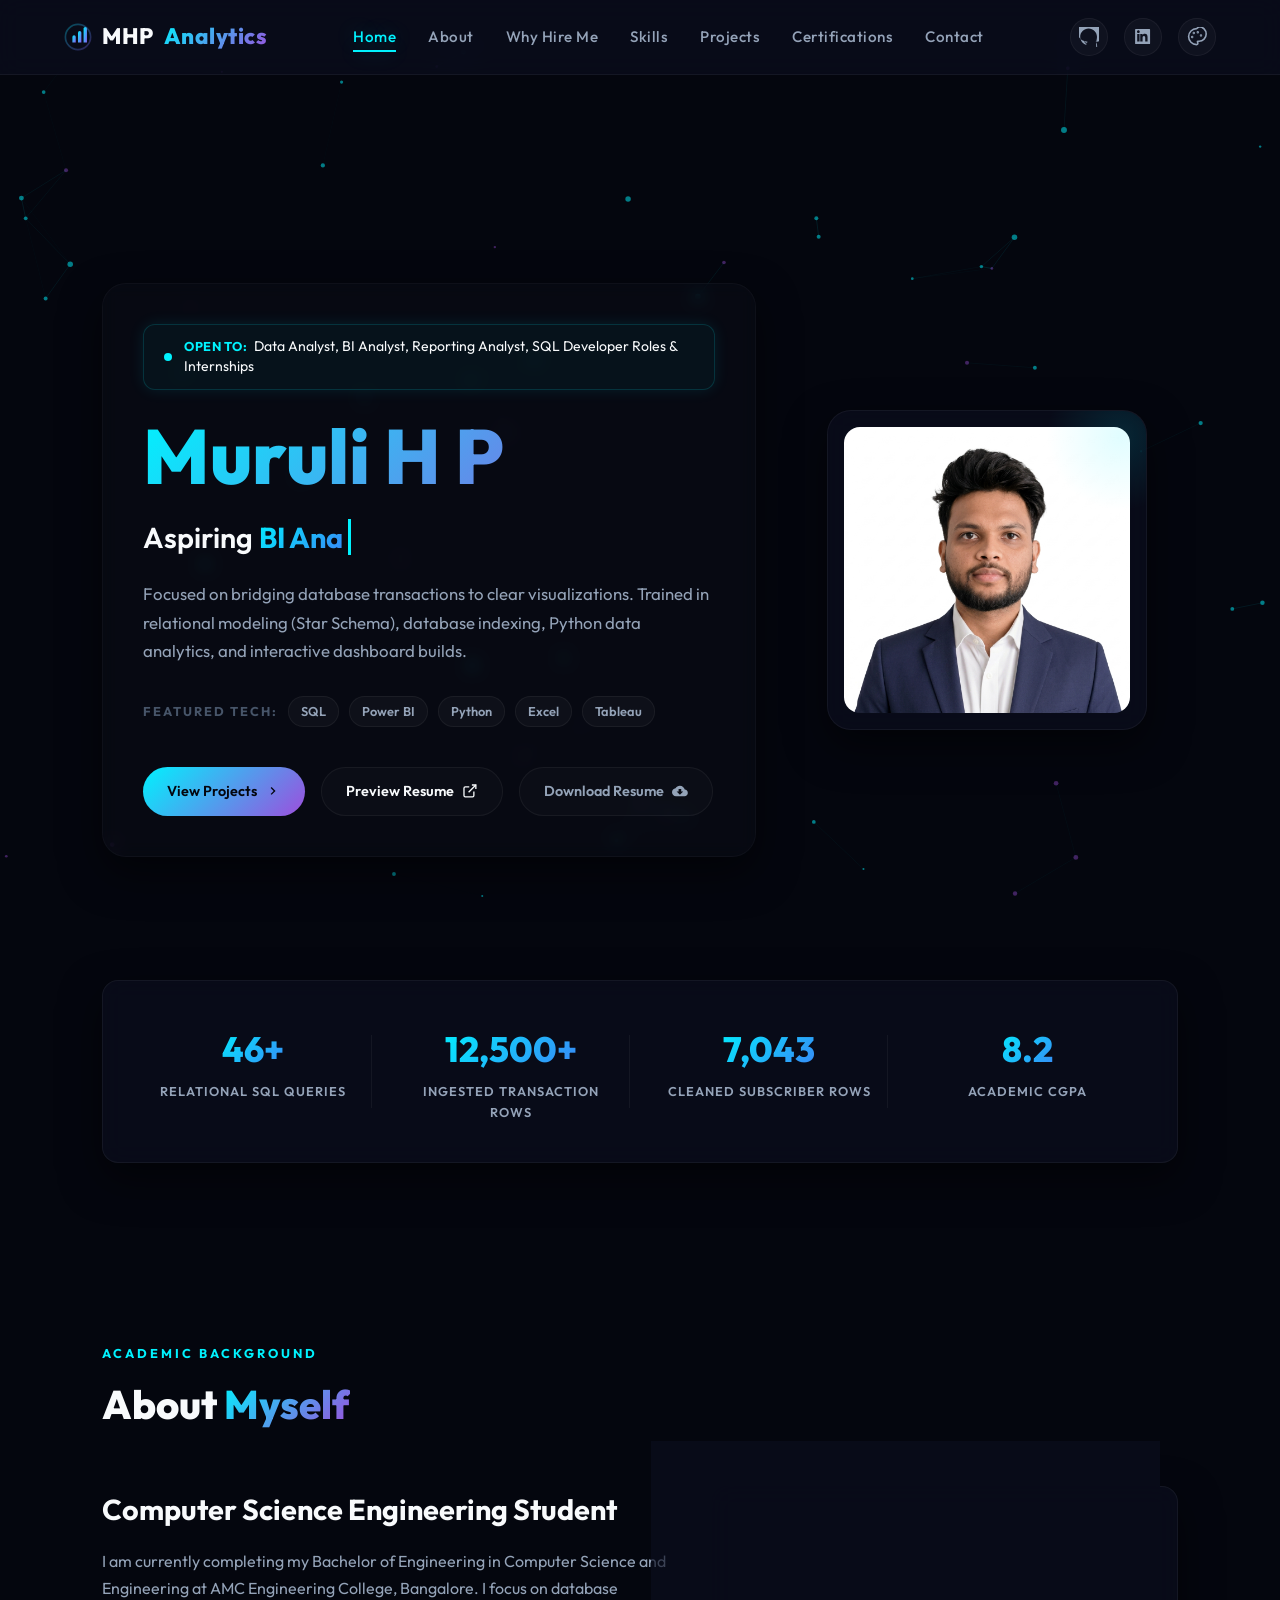
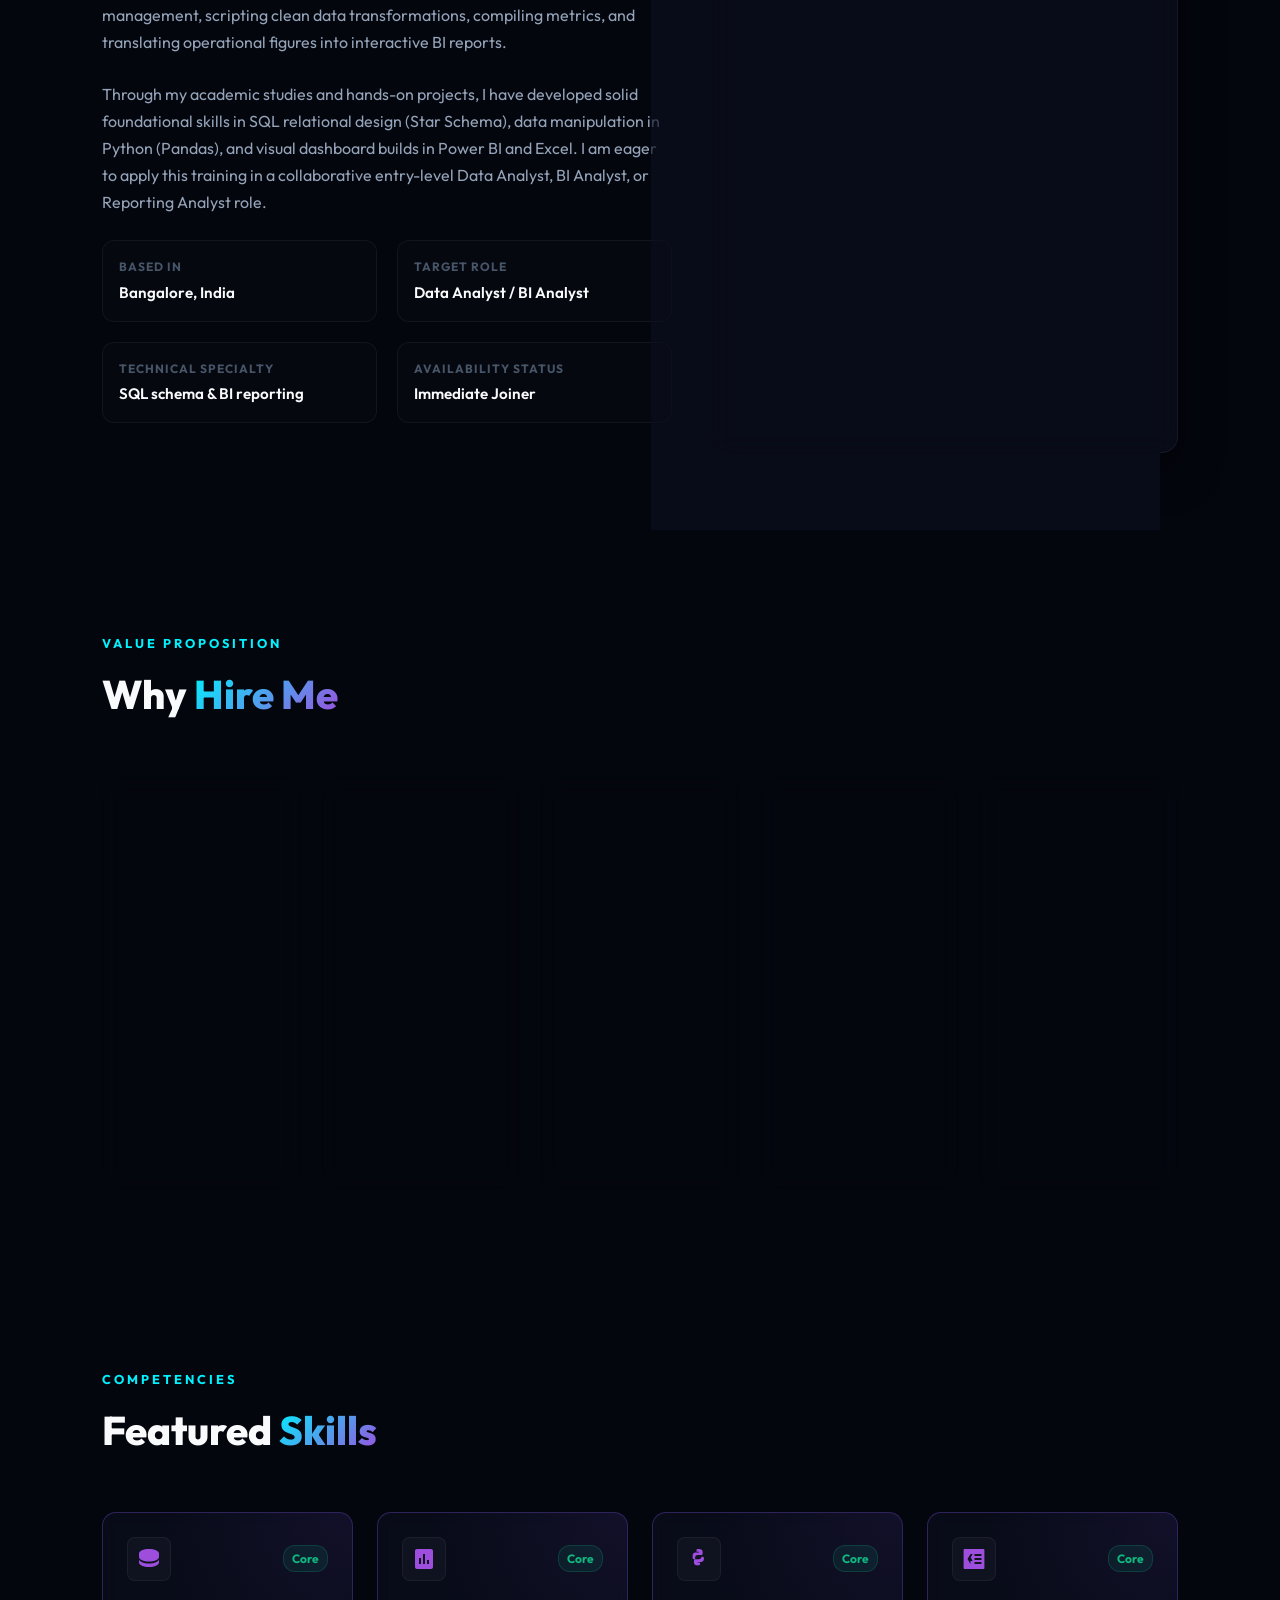
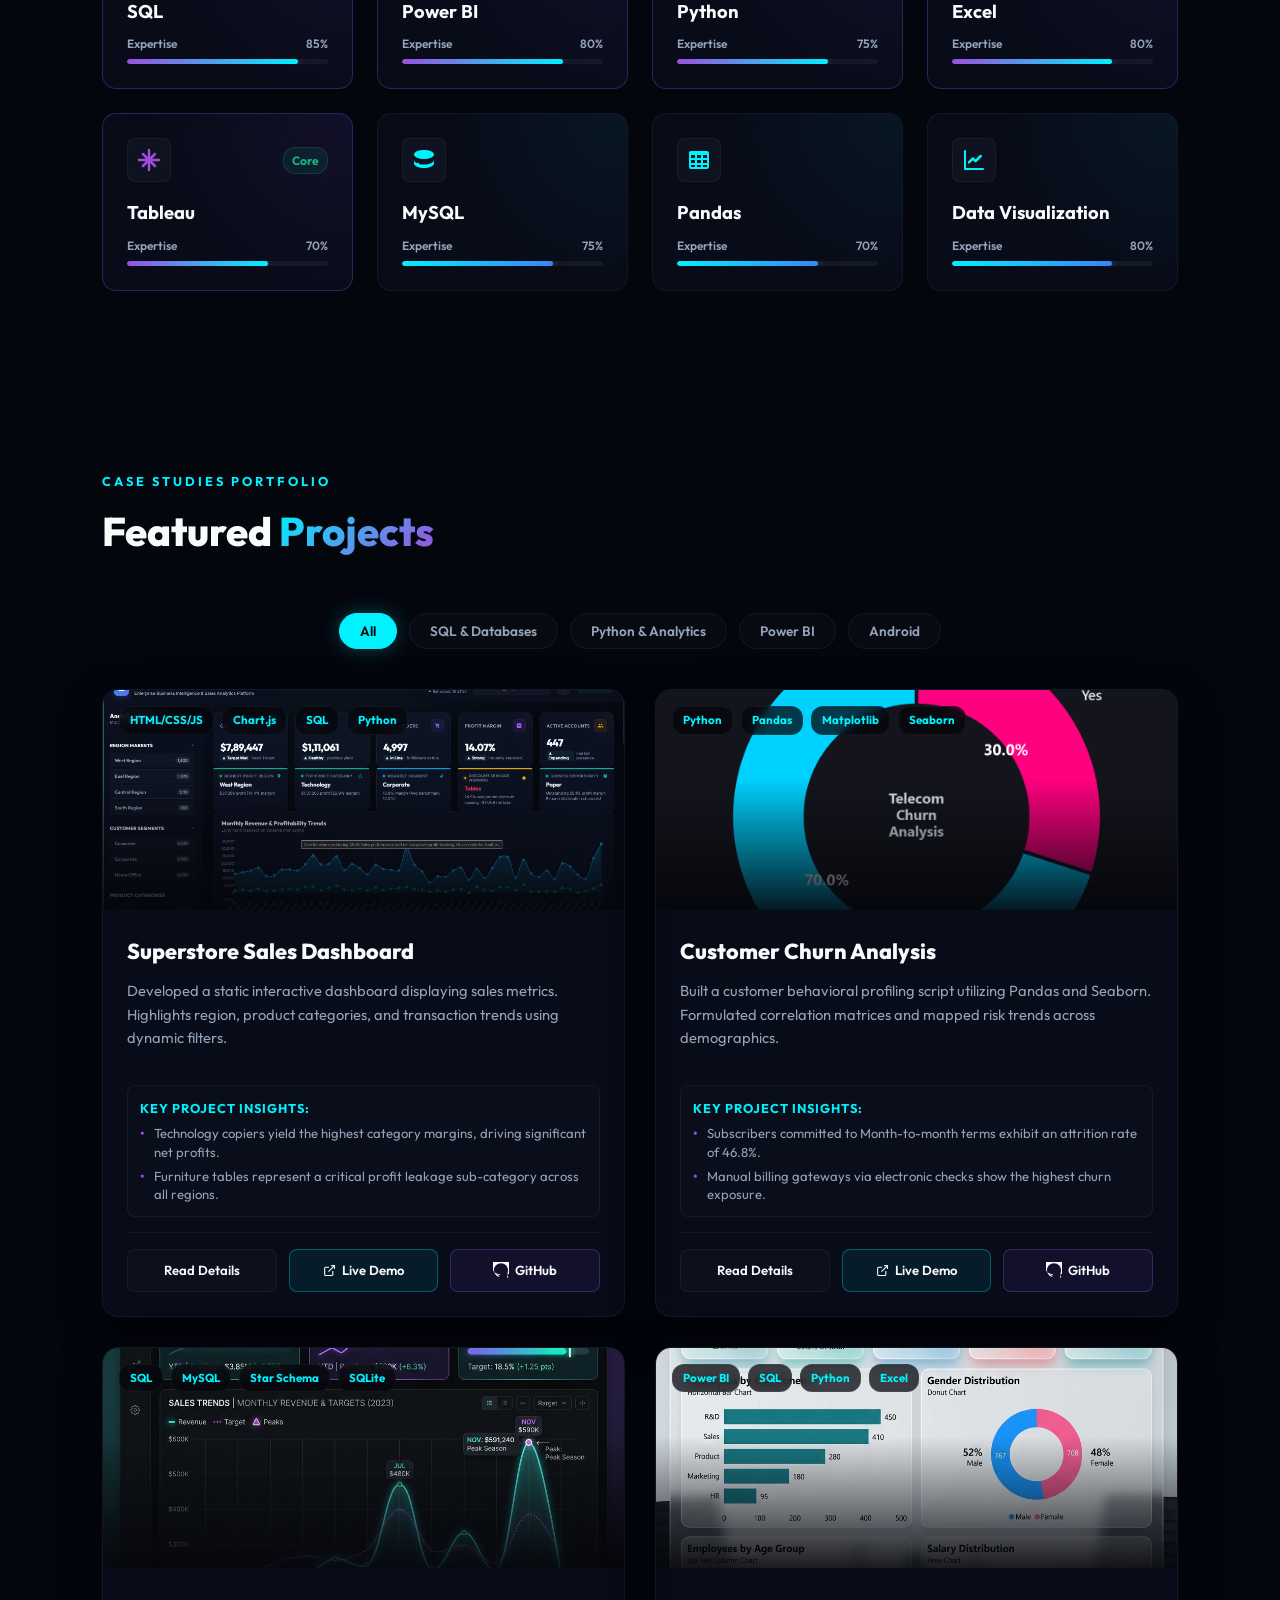
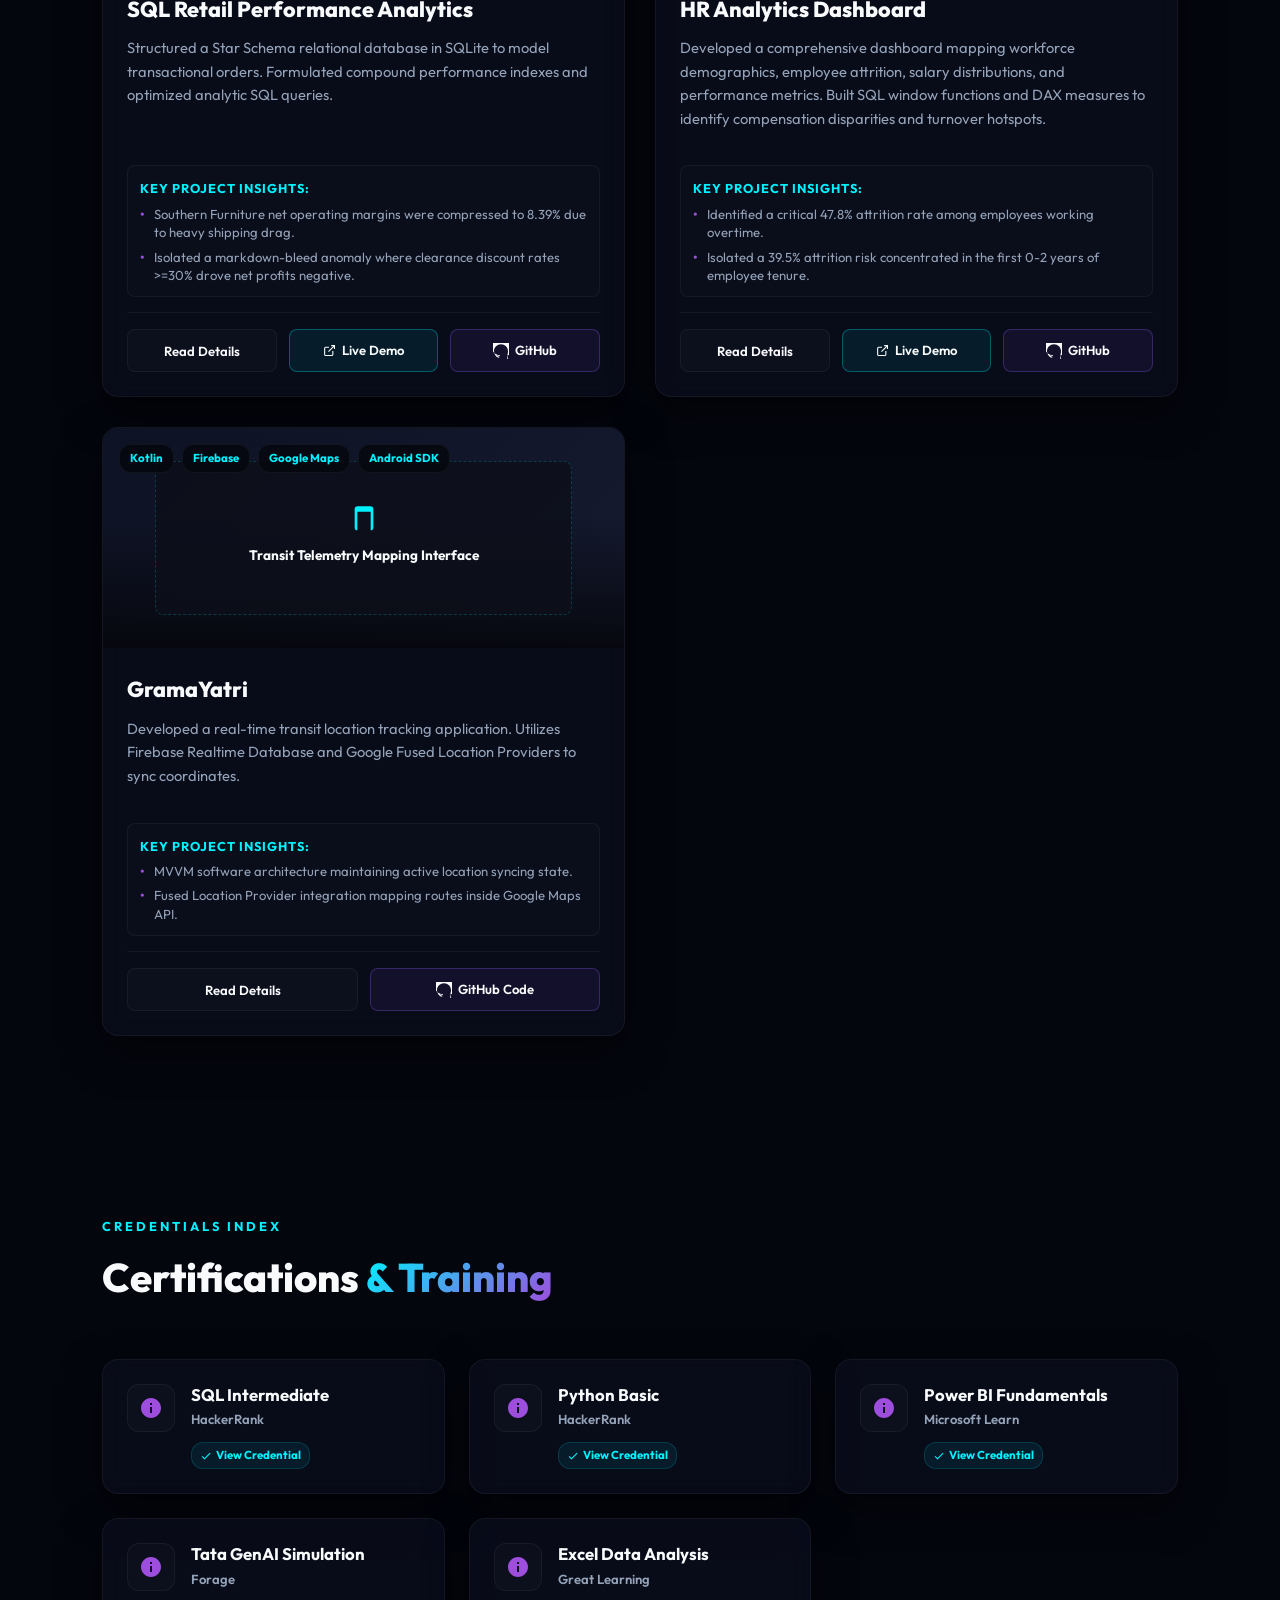
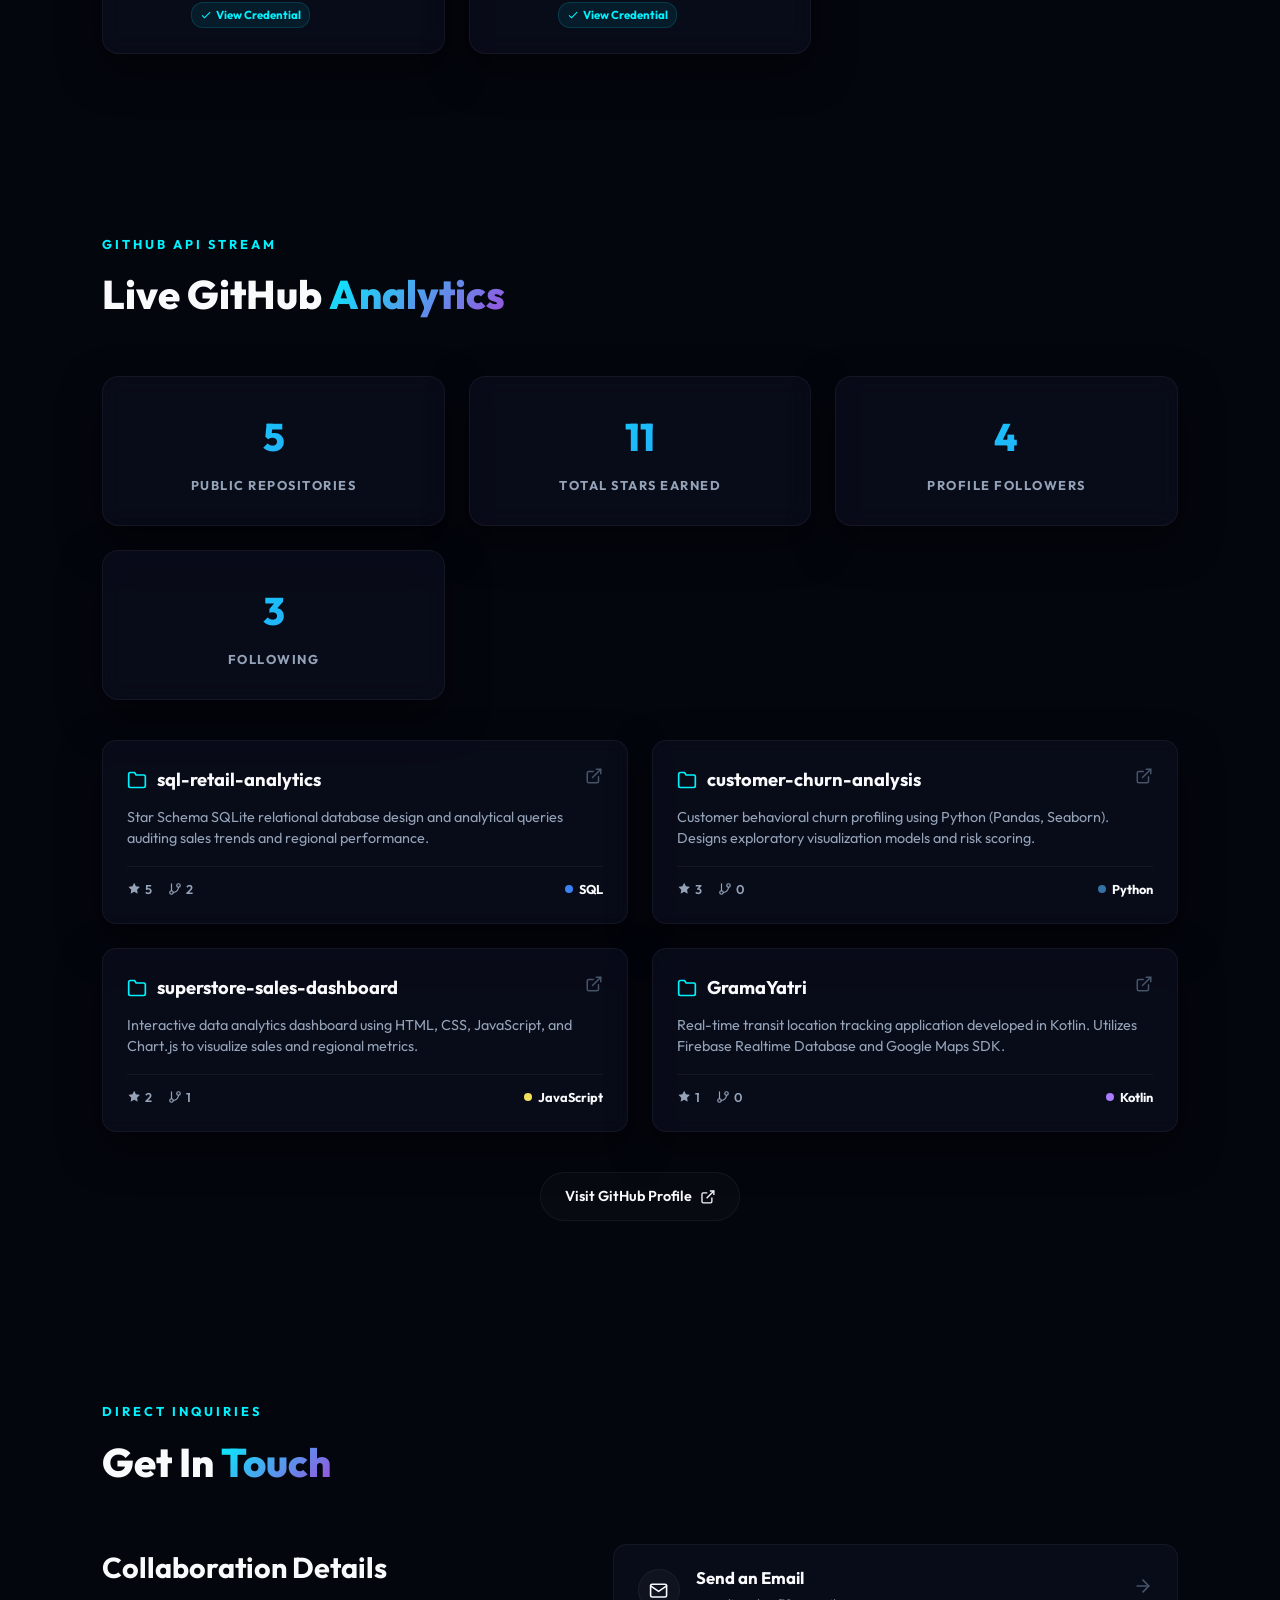
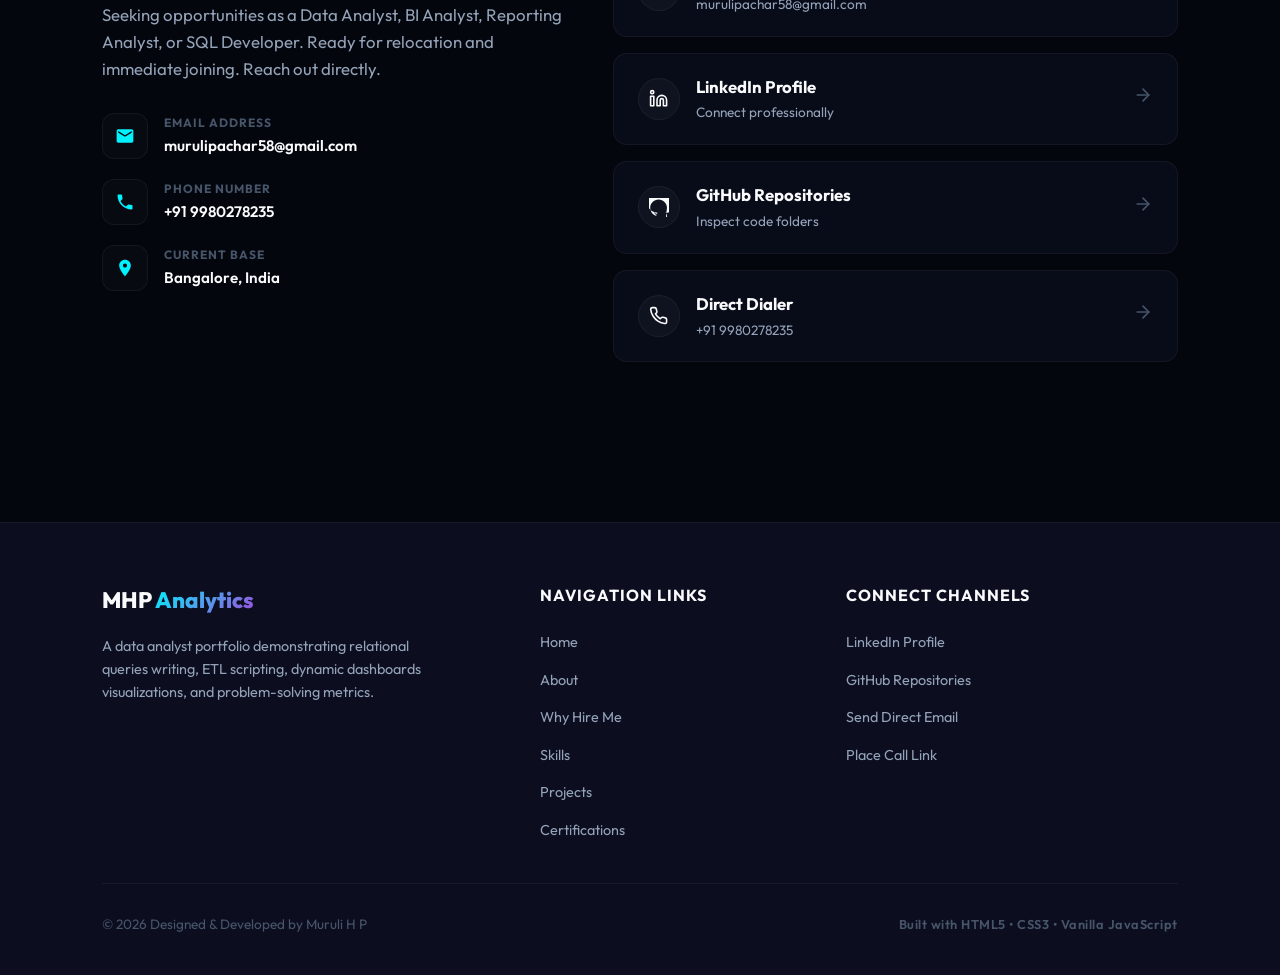
==== index.html @ 02977dcd "feat: add color scheme toggle (Cyber Technical vs Sunset Velvet) with dynamic canvas particles integ" ====
<!DOCTYPE html>
<html lang="en">
<head>
  <meta charset="UTF-8">
  <meta name="viewport" content="width=device-width, initial-scale=1.0">
  
  <!-- Primary SEO Optimization -->
  <title>Muruli H P | Aspiring Data Analyst & BI Developer Portfolio</title>
  <meta name="description" content="Personal portfolio website of Muruli H P. Explore business analytics case studies, SQL databases DDL schemas, and Power BI dashboards. Bangalore, India.">
  <meta name="keywords" content="Data Analyst, BI Analyst, SQL Developer, Business Analyst, Power BI Developer, Portfolio, Muruli H P, Bangalore, Star Schema, Churn Prediction">
  <meta name="author" content="Muruli H P">
  <link rel="canonical" href="https://murulipachar.github.io/">

  <!-- OpenGraph / Social Sharing Tags -->
  <meta property="og:type" content="website">
  <meta property="og:title" content="Muruli H P | Data Analyst & BI Developer Portfolio">
  <meta property="og:description" content="Explore interactive dashboard case studies, advanced relational SQL analytics, and Python customer churn statistics.">
  <meta property="og:url" content="https://murulipachar.github.io/">
  <meta property="og:image" content="assets/favicon.svg">
  <meta property="og:site_name" content="Muruli H P Portfolio">

  <!-- Twitter Card Tags -->
  <meta name="twitter:card" content="summary_large_image">
  <meta name="twitter:title" content="Muruli H P | Data Analyst & BI Developer Portfolio">
  <meta name="twitter:description" content="Explore interactive dashboard case studies, advanced relational SQL analytics, and Python customer churn statistics.">
  <meta name="twitter:image" content="assets/favicon.svg">

  <!-- Favicon Link -->
  <link rel="icon" type="image/svg+xml" href="assets/favicon.svg">

  <!-- Stylesheets -->
  <link rel="stylesheet" href="css/variables.css">
  <link rel="stylesheet" href="css/style.css">

  <!-- Structured Data JSON-LD Schema for SEO -->
  <script type="application/ld+json">
  {
    "@context": "https://schema.org",
    "@type": "Person",
    "name": "Muruli H P",
    "jobTitle": "Data Analyst",
    "url": "https://murulipachar.github.io",
    "address": {
      "@type": "PostalAddress",
      "addressLocality": "Bangalore",
      "addressRegion": "Karnataka",
      "addressCountry": "India"
    },
    "colleague": "AMC Engineering College",
    "email": "murulipachar58@gmail.com",
    "telephone": "+919980278235",
    "sameAs": [
      "https://github.com/murulipachar",
      "https://linkedin.com/in/muruli-h-p-9825651a5"
    ]
  }
  </script>
</head>
<body>

  <!-- Background Particle Network -->
  <canvas id="particle-canvas"></canvas>

  <!-- Preloader Screen -->
  <div id="preloader">
    <div class="preloader-logo">
      <div class="preloader-circle"></div>
      <svg class="preloader-icon" viewBox="0 0 24 24" aria-hidden="true">
        <path d="M19 3H5c-1.1 0-2 .9-2 2v14c0 1.1.9 2 2 2h14c1.1 0 2-.9 2-2V5c0-1.1-.9-2-2-2zM9 17H7v-7h2v7zm4 0h-2V7h2v10zm4 0h-2v-4h2v4z"/>
      </svg>
    </div>
    <div class="preloader-text">MHP ANALYTICS</div>
    <div class="preloader-bar-bg">
      <div class="preloader-bar"></div>
    </div>
  </div>

  <!-- Scroll Progress Indicator -->
  <div class="scroll-progress-container">
    <div class="scroll-progress-bar" id="progress-bar"></div>
  </div>

  <!-- Sticky Glass Navigation Header -->
  <header>
    <nav class="navbar" id="navbar" role="navigation" aria-label="Primary Navigation">
      <a href="#home" class="nav-logo">
        <svg viewBox="0 0 100 100" aria-hidden="true">
          <circle cx="50" cy="50" r="45" fill="none" stroke="url(#logo-grad)" stroke-width="6" opacity="0.3" />
          <path d="M 30 70 L 30 50 A 6 6 0 0 1 42 50 L 42 70 Z" fill="url(#logo-grad)" />
          <path d="M 50 70 L 50 35 A 6 6 0 0 1 62 35 L 62 70 Z" fill="url(#logo-grad)" />
          <path d="M 70 70 L 70 20 A 6 6 0 0 1 82 20 L 82 70 Z" fill="url(#logo-grad)" />
          <defs>
            <linearGradient id="logo-grad" x1="0%" y1="0%" x2="100%" y2="100%">
              <stop offset="0%" stop-color="#00f0ff" />
              <stop offset="100%" stop-color="#8b5cf6" />
            </linearGradient>
          </defs>
        </svg>
        MHP <span>Analytics</span>
      </a>
      <ul class="nav-links">
        <li><a href="#home" class="active">Home</a></li>
        <li><a href="#about">About</a></li>
        <li><a href="#why-hire">Why Hire Me</a></li>
        <li><a href="#skills">Skills</a></li>
        <li><a href="#projects">Projects</a></li>
        <li><a href="#certifications">Certifications</a></li>
        <li><a href="#contact">Contact</a></li>
      </ul>
      <div class="nav-socials">
        <a href="https://github.com/murulipachar" target="_blank" rel="noopener noreferrer" class="nav-social-btn" aria-label="GitHub Profile">
          <svg stroke="currentColor" fill="currentColor" stroke-width="0" viewBox="0 0 1024 1024" height="1em" width="1em" xmlns="http://www.w3.org/2000/svg"><path d="M511.6 76.3C264.3 76.2 64 276.4 64 523.5 64 721 192 888.4 369.6 947.4c22.4 4.1 30.6-9.7 30.6-21.6 0-10.7-.4-39-32.3-39-30-.3-40.4-32.6-40.4-32.6-18.7-47.5-45.7-60.2-45.7-60.2-31.1-21.2 2.3-20.8 2.3-20.8 34.4 2.4 52.5 35.3 52.5 35.3 30.5 52.4 80.1 37.3 99.6 28.5 3.1-22.1 11.9-37.3 21.7-45.9-262.4-29.8-538.2-131.2-538.2-583.9 0-129 46-234.5 121.4-317.2-12.2-29.9-52.6-150.1 11.5-312.9 0 0 99.2-31.7 325 121.1 94.2-26.2 195.3-39.2 295.9-39.7 100.6.5 201.7 13.5 296.1 39.7 225.4-152.9 324.2-121.1 324.2-121.1 64.3 162.8 23.9 283 11.7 312.9 75.7 82.7 121.2 188.2 121.2 317.2 0 453.9-276.3 553.8-539.6 582.9 42.4 36.6 80.3 108.7 80.3 219.2 0 158.3-1.4 285.9-1.4 324.8 0 12 8.1 26 30.8 21.5C832.1 888.1 960 720.8 960 523.5 960 276.4 759.5 76.3 511.6 76.3z"></path></svg>
        </a>
        <a href="https://linkedin.com/in/muruli-h-p-9825651a5" target="_blank" rel="noopener noreferrer" class="nav-social-btn" aria-label="LinkedIn Profile">
          <svg stroke="currentColor" fill="currentColor" stroke-width="0" viewBox="0 0 1024 1024" height="1em" width="1em" xmlns="http://www.w3.org/2000/svg"><path d="M880 112H144c-17.7 0-32 14.3-32 32v736c0 17.7 14.3 32 32 32h736c17.7 0 32-14.3 32-32V144c0-17.7-14.3-32-32-32zM349.3 776.7h-125V375.9h125v400.8zM286.9 324c-40 0-72.5-32.5-72.5-72.5s32.5-72.5 72.5-72.5 72.5 32.5 72.5 72.5-32.5 72.5-72.5 72.5zm489.8 452.7h-125V581c0-46.7-.8-106.8-65-106.8-65.1 0-75.1 50.9-75.1 103.4v199.1h-125V375.9h119.9v54.7h1.7c16.7-31.7 57.5-65.1 118.5-65.1 126.8 0 150.2 83.5 150.2 191.9v219.3z"></path></svg>
        </a>
        <button id="theme-toggle" class="nav-social-btn" aria-label="Toggle Color Theme">
          <svg xmlns="http://www.w3.org/2000/svg" width="1em" height="1em" viewBox="0 0 24 24" fill="none" stroke="currentColor" stroke-width="2" stroke-linecap="round" stroke-linejoin="round" class="lucide lucide-palette"><circle cx="13.5" cy="6.5" r=".5" fill="currentColor"/><circle cx="17.5" cy="10.5" r=".5" fill="currentColor"/><circle cx="8.5" cy="7.5" r=".5" fill="currentColor"/><circle cx="6.5" cy="12.5" r=".5" fill="currentColor"/><path d="M12 2C6.5 2 2 6.5 2 12s4.5 10 10 10c.92 0 1.63-.77 1.63-1.7 0-.43-.16-.83-.41-1.16a.82.82 0 0 1-.22-.56c0-.46.37-.83.83-.83H15c4.97 0 9-4.03 9-9 0-4.97-4.03-9-9-9z"/></svg>
        </button>
      </div>
      <button class="nav-toggle" aria-label="Toggle Menu" aria-expanded="false">&#9776;</button>
    </nav>
  </header>

  <main>
    <!-- HERO SECTION -->
    <section id="home">
      <div class="hero-container">
        <div class="hero-content">
          <!-- Recruiter Availability Banner -->
          <div class="recruiter-banner-hero">
            <span class="pulse-dot"></span>
            <div class="banner-text">
              <strong>Open to:</strong> Data Analyst, BI Analyst, Reporting Analyst, SQL Developer Roles &amp; Internships
            </div>
          </div>
          
          <h1 class="hero-name">Muruli H P</h1>
          
          <div class="hero-title-wrapper">
            <h2 class="hero-title">
              Aspiring <span class="hero-typing">Data Analyst</span>
            </h2>
          </div>
          
          <p class="hero-intro">
            Focused on bridging database transactions to clear visualizations. Trained in relational modeling (Star Schema), database indexing, Python data analytics, and interactive dashboard builds.
          </p>
          
          <div class="hero-skills-preview">
            <div class="hero-skills-label">Featured Tech:</div>
            <span class="hero-skill-badge">SQL</span>
            <span class="hero-skill-badge">Power BI</span>
            <span class="hero-skill-badge">Python</span>
            <span class="hero-skill-badge">Excel</span>
            <span class="hero-skill-badge">Tableau</span>
          </div>
          
          <div class="hero-btns">
            <a href="#projects" class="btn btn-primary">
              View Projects
              <svg stroke="currentColor" fill="currentColor" stroke-width="0" viewBox="0 0 24 24" height="1.1em" width="1.1em" aria-hidden="true"><path d="M10 6L8.59 7.41 13.17 12l-4.58 4.59L10 18l6-6z"></path></svg>
            </a>
            <a href="assets/resume.pdf" target="_blank" rel="noopener noreferrer" class="btn btn-secondary">
              Preview Resume
              <svg stroke="currentColor" fill="none" stroke-width="2" viewBox="0 0 24 24" height="1.1em" width="1.1em" aria-hidden="true"><path d="M18 13v6a2 2 0 0 1-2 2H5a2 2 0 0 1-2-2V8a2 2 0 0 1 2-2h6"></path><polyline points="15 3 21 3 21 9"></polyline><line x1="10" y1="14" x2="21" y2="3"></line></svg>
            </a>
            <a href="assets/resume.pdf" download="Muruli_HP_Resume.pdf" class="btn btn-tertiary">
              Download Resume
              <svg stroke="currentColor" fill="currentColor" stroke-width="0" viewBox="0 0 24 24" height="1.1em" width="1.1em" aria-hidden="true"><path d="M19.35 10.04C18.67 6.59 15.64 4 12 4 9.11 4 6.6 5.64 5.35 8.04 2.34 8.36 0 10.91 0 14c0 3.31 2.69 6 6 6h13c2.76 0 5-2.24 5-5 0-2.64-2.05-4.78-4.65-4.96zM17 13l-5 5-5-5h3V9h4v4h3z"></path></svg>
            </a>
          </div>
        </div>
        
        <div class="hero-visual">
          <div class="profile-card glass-card">
            <div class="profile-img-container">
              <!-- Actual profile picture with SVG vector avatar fallback -->
              <img src="assets/profile.png" alt="Muruli H P Profile Picture" class="profile-img" onerror="this.style.display='none'; this.nextElementSibling.style.display='flex';" loading="lazy">
              <div class="profile-placeholder" style="display: none;">
                <svg viewBox="0 0 24 24" aria-hidden="true">
                  <path d="M12 12c2.21 0 4-1.79 4-4s-1.79-4-4-4-4 1.79-4 4 1.79 4 4 4zm0 2c-2.67 0-8 1.34-8 4v2h16v-2c0-2.66-5.33-4-8-4z"/>
                </svg>
                <span class="placeholder-name" style="font-size:0.9rem; font-weight:700; color:var(--text-primary); margin-top:8px;">Muruli H P</span>
              </div>
            </div>
            <div class="profile-card-glow"></div>
          </div>
        </div>
      </div>

      <!-- Verifiable statistics from code portfolios -->
      <div class="stats-banner glass-card reveal">
        <div class="stat-item">
          <div class="stat-number">46+</div>
          <div class="stat-label">Relational SQL Queries</div>
        </div>
        <div class="stat-item">
          <div class="stat-number">12,500+</div>
          <div class="stat-label">Ingested Transaction Rows</div>
        </div>
        <div class="stat-item">
          <div class="stat-number">7,043</div>
          <div class="stat-label">Cleaned Subscriber Rows</div>
        </div>
        <div class="stat-item">
          <div class="stat-number">8.2</div>
          <div class="stat-label">Academic CGPA</div>
        </div>
      </div>
    </section>

    <!-- ABOUT SECTION -->
    <section id="about" class="reveal">
      <div class="section-title-wrapper">
        <span class="section-tag">Academic Background</span>
        <h2 class="section-title">About <span>Myself</span></h2>
      </div>
      
      <div class="about-grid">
        <div class="about-info">
          <h3>Computer Science Engineering Student</h3>
          <p class="about-text">
            I am currently completing my Bachelor of Engineering in Computer Science and Engineering at AMC Engineering College, Bangalore. I focus on database management, scripting clean data transformations, compiling metrics, and translating operational figures into interactive BI reports.
          </p>
          <p class="about-text">
            Through my academic studies and hands-on projects, I have developed solid foundational skills in SQL relational design (Star Schema), data manipulation in Python (Pandas), and visual dashboard builds in Power BI and Excel. I am eager to apply this training in a collaborative entry-level Data Analyst, BI Analyst, or Reporting Analyst role.
          </p>
          
          <div class="about-details">
            <div class="detail-node">
              <div class="detail-node-label">Based In</div>
              <div class="detail-node-value">Bangalore, India</div>
            </div>
            <div class="detail-node">
              <div class="detail-node-label">Target Role</div>
              <div class="detail-node-value">Data Analyst / BI Analyst</div>
            </div>
            <div class="detail-node">
              <div class="detail-node-label">Technical Specialty</div>
              <div class="detail-node-value">SQL schema & BI reporting</div>
            </div>
            <div class="detail-node">
              <div class="detail-node-label">Availability Status</div>
              <div class="detail-node-value">Immediate Joiner</div>
            </div>
          </div>
        </div>
        
        <div class="about-timeline glass-card">
          <h3 class="timeline-heading" style="margin-bottom: 20px; font-family: 'Outfit', sans-serif;">Education <span>Timeline</span></h3>
          
          <div class="timeline-item">
            <div class="timeline-dot"></div>
            <div class="timeline-date">2023 - 2026</div>
            <div class="timeline-title">Bachelor of Engineering (BE)</div>
            <div class="timeline-subtitle">AMC Engineering College, Bangalore</div>
            <div class="timeline-meta">Current CGPA: 8.2</div>
          </div>
          
          <div class="timeline-item">
            <div class="timeline-dot"></div>
            <div class="timeline-date">2020 - 2023</div>
            <div class="timeline-title">Diploma in Computer Engineering</div>
            <div class="timeline-subtitle">D.A.C.G Government Polytechnic</div>
            <div class="timeline-meta">Final CGPA: 8.0</div>
          </div>
        </div>
      </div>
    </section>

    <!-- WHY HIRE ME SECTION -->
    <section id="why-hire" class="reveal">
      <div class="section-title-wrapper">
        <span class="section-tag">Value Proposition</span>
        <h2 class="section-title">Why <span>Hire Me</span></h2>
      </div>
      
      <div class="why-hire-grid">
        <!-- 1. SQL Querying -->
        <div class="why-hire-card glass-card reveal">
          <div class="why-hire-icon">
            <svg viewBox="0 0 24 24" fill="currentColor"><path d="M12 2C6.48 2 2 4.02 2 6.5s4.48 4.5 10 4.5 10-2.02 10-4.5S17.52 2 12 2zm0 18c-5.52 0-10-2.02-10-4.5v-3.5c0 2.48 4.48 4.5 10 4.5s10-2.02 10-4.5v3.5c0 2.48-4.48 4.5-10 4.5zm0-5.5c-5.52 0-10-2.02-10-4.5v-3.5c0 2.48 4.48 4.5 10 4.5s10-2.02 10-4.5v3.5c0 2.48-4.48 4.5-10 4.5z"/></svg>
          </div>
          <h4>SQL Querying</h4>
          <p>Proficient in writing relational queries using JOINs, CTEs, Subqueries, and Window Functions. Skilled in mapping out relational database schemas.</p>
        </div>

        <!-- 2. Dashboard Development -->
        <div class="why-hire-card glass-card reveal">
          <div class="why-hire-icon">
            <svg viewBox="0 0 24 24" fill="currentColor"><path d="M19 3H5c-1.1 0-2 .9-2 2v14c0 1.1.9 2 2 2h14c1.1 0 2-.9 2-2V5c0-1.1-.9-2-2-2zM9 17H7v-7h2v7zm4 0h-2V7h2v10zm4 0h-2v-4h2v4z"/></svg>
          </div>
          <h4>Dashboard Development</h4>
          <p>Capable of designing interactive BI dashboards in Power BI and Excel. Experienced in structuring DAX metrics and layout visuals.</p>
        </div>

        <!-- 3. Data Cleaning -->
        <div class="why-hire-card glass-card reveal">
          <div class="why-hire-icon">
            <svg viewBox="0 0 24 24" fill="currentColor"><path d="M12 2C6.48 2 2 6.48 2 12s4.48 10 10 10 10-4.48 10-10S17.52 2 12 2zm-1 15c0 .55.45 1 1 1s1-.45 1-1-.45-1-1-1-.45.45-1 1zm0-8h2v6h-2V9z"/></svg>
          </div>
          <h4>Data Cleaning</h4>
          <p>Skilled in data cleaning using Python (Pandas) and SQL. Experienced in handling missing values, filtering duplicates, and normalizing data types.</p>
        </div>

        <!-- 4. Data Visualization -->
        <div class="why-hire-card glass-card reveal">
          <div class="why-hire-icon">
            <svg viewBox="0 0 24 24" fill="currentColor"><path d="M21.9 21.9l-8.5-8.5c.9-1.2 1.4-2.7 1.4-4.4C14.8 5 10.8 1 5.9 1c-1.7 0-3.2.5-4.4 1.4l8.5 8.5c-.9 1.2-1.4 2.7-1.4 4.4C8.6 20.2 12.6 24 17.5 24c1.7 0 3.2-.5 4.4-1.4z"/></svg>
          </div>
          <h4>Data Visualization</h4>
          <p>Focused on visual storytelling. Capable of designing intuitive and appropriate charts to present trends, concentrations, and margins clearly.</p>
        </div>

        <!-- 5. Analytical Thinking -->
        <div class="why-hire-card glass-card reveal">
          <div class="why-hire-icon">
            <svg viewBox="0 0 24 24" fill="currentColor"><path d="M9 21c0 .55.45 1 1 1h4c.55 0 1-.45 1-1v-1H9v1zm3-19C8.14 2 5 5.14 5 9c0 2.38 1.19 4.47 3 5.74V17c0 .55.45 1 1 1h6c.55 0 1-.45 1-1v-2.26c1.81-1.27 3-3.36 3-5.74 0-3.86-3.14-7-7-7z"/></svg>
          </div>
          <h4>Analytical Thinking</h4>
          <p>Trained in translating business scenarios and requirements into technical SQL database queries. Passionate about logical troubleshooting.</p>
        </div>
      </div>
    </section>

    <!-- SKILLS SECTION -->
    <section id="skills" class="reveal">
      <div class="section-title-wrapper">
        <span class="section-tag">Competencies</span>
        <h2 class="section-title">Featured <span>Skills</span></h2>
      </div>
      
      <div class="skills-container">
        <!-- 1. SQL -->
        <div class="skill-card featured-skill reveal">
          <div class="skill-header">
            <div class="skill-icon-wrapper">
              <svg viewBox="0 0 24 24" fill="currentColor"><path d="M12 2C6.48 2 2 4.02 2 6.5s4.48 4.5 10 4.5 10-2.02 10-4.5S17.52 2 12 2zm0 18c-5.52 0-10-2.02-10-4.5v-3.5c0 2.48 4.48 4.5 10 4.5s10-2.02 10-4.5v3.5c0 2.48-4.48 4.5-10 4.5zm0-5.5c-5.52 0-10-2.02-10-4.5v-3.5c0 2.48 4.48 4.5 10 4.5s10-2.02 10-4.5v3.5c0 2.48-4.48 4.5-10 4.5z"/></svg>
            </div>
            <span class="skill-badge">Core</span>
          </div>
          <div class="skill-info">
            <div class="skill-name">SQL</div>
            <div class="skill-progress-container">
              <div class="skill-progress-header">
                <span>Expertise</span>
                <span>85%</span>
              </div>
              <div class="skill-progress-bar-bg">
                <div class="skill-progress-bar" data-width="85%"></div>
              </div>
            </div>
          </div>
        </div>

        <!-- 2. Power BI -->
        <div class="skill-card featured-skill reveal">
          <div class="skill-header">
            <div class="skill-icon-wrapper">
              <svg viewBox="0 0 24 24" fill="currentColor"><path d="M19 2H5c-1.1 0-2 .9-2 2v16c0 1.1.9 2 2 2h14c1.1 0 2-.9 2-2V4c0-1.1-.9-2-2-2zM9 17H7v-6h2v6zm4 0h-2V7h2v10zm4 0h-2v-4h2v4z"/></svg>
            </div>
            <span class="skill-badge">Core</span>
          </div>
          <div class="skill-info">
            <div class="skill-name">Power BI</div>
            <div class="skill-progress-container">
              <div class="skill-progress-header">
                <span>Expertise</span>
                <span>80%</span>
              </div>
              <div class="skill-progress-bar-bg">
                <div class="skill-progress-bar" data-width="80%"></div>
              </div>
            </div>
          </div>
        </div>

        <!-- 3. Python -->
        <div class="skill-card featured-skill reveal">
          <div class="skill-header">
            <div class="skill-icon-wrapper">
              <svg viewBox="0 0 24 24" fill="currentColor"><path d="M11.95 2c-2.6 0-2.45 1.1-2.45 1.1v1.65h2.5v.7h-3.6c-1.6 0-2.75 1.25-2.75 2.85v2.5s-.1 1.45 1.3 1.45h1.2v-1.65c0-1.4 1.15-2.55 2.55-2.55h3.65s1.3-.05 1.3-1.25V4.65c0-1.5-1.45-2.65-3.7-2.65zm2.5 7.65c0 1.4-1.15 2.55-2.55 2.55H8.25s-1.3.05-1.3 1.25v2.25c0 1.5 1.45 2.65 3.7 2.65 2.6 0 2.45-1.1 2.45-1.1v-1.65h-2.5v-.7h3.6c1.6 0 2.75-1.25 2.75-2.85V11.1s.1-1.45-1.3-1.45h-1.2z"/></svg>
            </div>
            <span class="skill-badge">Core</span>
          </div>
          <div class="skill-info">
            <div class="skill-name">Python</div>
            <div class="skill-progress-container">
              <div class="skill-progress-header">
                <span>Expertise</span>
                <span>75%</span>
              </div>
              <div class="skill-progress-bar-bg">
                <div class="skill-progress-bar" data-width="75%"></div>
              </div>
            </div>
          </div>
        </div>

        <!-- 4. Excel -->
        <div class="skill-card featured-skill reveal">
          <div class="skill-header">
            <div class="skill-icon-wrapper">
              <svg viewBox="0 0 24 24" fill="currentColor"><path d="M21.3 2H2.7C2.1 2 1.6 2.5 1.6 3.1v17.8c0 .6.5 1.1 1.1 1.1h18.6c.6 0 1.1-.5 1.1-1.1V3.1c0-.6-.5-1.1-1.1-1.1zM8.5 17L5.5 12l3-5h2.2l-2 3.5 2 3.5H8.5zm11 0h-7v-2h7v2zm0-4h-7v-2h7v2zm0-4h-7V7h7v2z"/></svg>
            </div>
            <span class="skill-badge">Core</span>
          </div>
          <div class="skill-info">
            <div class="skill-name">Excel</div>
            <div class="skill-progress-container">
              <div class="skill-progress-header">
                <span>Expertise</span>
                <span>80%</span>
              </div>
              <div class="skill-progress-bar-bg">
                <div class="skill-progress-bar" data-width="80%"></div>
              </div>
            </div>
          </div>
        </div>

        <!-- 5. Tableau -->
        <div class="skill-card featured-skill reveal">
          <div class="skill-header">
            <div class="skill-icon-wrapper">
              <svg viewBox="0 0 24 24" fill="none" stroke="currentColor" stroke-width="2.5" stroke-linecap="round"><line x1="12" y1="2" x2="12" y2="22" /><line x1="2" y1="12" x2="22" y2="12" /><line x1="6" y1="6" x2="18" y2="18" /><line x1="18" y1="6" x2="6" y2="18" /><circle cx="12" cy="12" r="2" fill="currentColor"/></svg>
            </div>
            <span class="skill-badge">Core</span>
          </div>
          <div class="skill-info">
            <div class="skill-name">Tableau</div>
            <div class="skill-progress-container">
              <div class="skill-progress-header">
                <span>Expertise</span>
                <span>70%</span>
              </div>
              <div class="skill-progress-bar-bg">
                <div class="skill-progress-bar" data-width="70%"></div>
              </div>
            </div>
          </div>
        </div>

        <!-- 6. MySQL -->
        <div class="skill-card reveal">
          <div class="skill-header">
            <div class="skill-icon-wrapper">
              <svg viewBox="0 0 24 24" fill="currentColor"><path d="M12 2C6.48 2 2 4.02 2 6.5S6.48 11 12 11s10-2.02 10-4.5S17.52 2 12 2zm0 18c-5.52 0-10-2.02-10-4.5v-3.5c0 2.48 4.48 4.5 10 4.5s10-2.02 10-4.5v3.5c0 2.48-4.48 4.5-10 4.5z"/><circle cx="6" cy="6.5" r="1" fill="#00f0ff"/><circle cx="6" cy="15.5" r="1" fill="#00f0ff"/></svg>
            </div>
          </div>
          <div class="skill-info">
            <div class="skill-name">MySQL</div>
            <div class="skill-progress-container">
              <div class="skill-progress-header">
                <span>Expertise</span>
                <span>75%</span>
              </div>
              <div class="skill-progress-bar-bg">
                <div class="skill-progress-bar" data-width="75%"></div>
              </div>
            </div>
          </div>
        </div>

        <!-- 7. Pandas -->
        <div class="skill-card reveal">
          <div class="skill-header">
            <div class="skill-icon-wrapper">
              <svg viewBox="0 0 24 24" fill="currentColor"><path d="M4 3h16a2 2 0 0 1 2 2v14a2 2 0 0 1-2 2H4a2 2 0 0 1-2-2V5a2 2 0 0 1 2-2zm0 4v3h4V7H4zm6 0v3h4V7h-4zm6 0v3h4V7h-4zM4 12v3h4v-3H4zm6 0v3h4v-3h-4zm6 0v3h4v-3h-4zm-12 5v2h4v-2H4zm6 0v2h4v-2H4zm6 0v2h4v-2H4z"/></svg>
            </div>
          </div>
          <div class="skill-info">
            <div class="skill-name">Pandas</div>
            <div class="skill-progress-container">
              <div class="skill-progress-header">
                <span>Expertise</span>
                <span>70%</span>
              </div>
              <div class="skill-progress-bar-bg">
                <div class="skill-progress-bar" data-width="70%"></div>
              </div>
            </div>
          </div>
        </div>

        <!-- 8. Data Visualization -->
        <div class="skill-card reveal">
          <div class="skill-header">
            <div class="skill-icon-wrapper">
              <svg viewBox="0 0 24 24" fill="none" stroke="currentColor" stroke-width="2" stroke-linecap="round" stroke-linejoin="round"><path d="M3 3v18h18"/><path d="M18.7 8l-5.1 5.2-2.8-2.7L7 14.3" stroke="var(--accent-cyan)" stroke-width="2.5"/></svg>
            </div>
          </div>
          <div class="skill-info">
            <div class="skill-name">Data Visualization</div>
            <div class="skill-progress-container">
              <div class="skill-progress-header">
                <span>Expertise</span>
                <span>80%</span>
              </div>
              <div class="skill-progress-bar-bg">
                <div class="skill-progress-bar" data-width="80%"></div>
              </div>
            </div>
          </div>
        </div>
      </div>
    </section>

    <!-- PROJECTS SECTION -->
    <section id="projects" class="reveal">
      <div class="section-title-wrapper">
        <span class="section-tag">Case Studies Portfolio</span>
        <h2 class="section-title">Featured <span>Projects</span></h2>
      </div>
      
      <!-- Project Category Filters -->
      <div class="projects-filter">
        <button class="filter-btn active" data-filter="all">All</button>
        <button class="filter-btn" data-filter="sql">SQL &amp; Databases</button>
        <button class="filter-btn" data-filter="python">Python &amp; Analytics</button>
        <button class="filter-btn" data-filter="powerbi">Power BI</button>
        <button class="filter-btn" data-filter="android">Android</button>
      </div>
      
      <div class="projects-grid">
        <!-- Project 1: Superstore Sales Dashboard -->
        <div class="project-card reveal" data-category="powerbi" data-project-id="superstore-sales-dashboard">
          <div class="project-tags">
            <span class="project-tag">HTML/CSS/JS</span>
            <span class="project-tag">Chart.js</span>
            <span class="project-tag">SQL</span>
            <span class="project-tag">Python</span>
          </div>
          <div class="project-visual">
            <img src="superstore-sales-dashboard/screenshots/kpi_dashboard_summary.png" alt="Superstore Sales Dashboard Preview" class="project-img" onerror="this.style.display='none'; this.nextElementSibling.style.display='flex';" loading="lazy">
            <div class="project-placeholder-graphic" role="img" aria-label="Dashboard interface representation">
              <svg viewBox="0 0 24 24" class="project-placeholder-icon"><path d="M19 3H5c-1.1 0-2 .9-2 2v14c0 1.1.9 2 2 2h14c1.1 0 2-.9 2-2V5c0-1.1-.9-2-2-2zm0 16H5V5h14v14z" fill="currentColor"/></svg>
              <span>Interactive BI Sales Dashboard</span>
            </div>
          </div>
          <div class="project-body">
            <h3 class="project-name">Superstore Sales Dashboard</h3>
            <p class="project-desc">
              Developed a static interactive dashboard displaying sales metrics. Highlights region, product categories, and transaction trends using dynamic filters.
            </p>
            <div class="project-insights-preview">
              <h4>Key Project Insights:</h4>
              <ul>
                <li>Technology copiers yield the highest category margins, driving significant net profits.</li>
                <li>Furniture tables represent a critical profit leakage sub-category across all regions.</li>
              </ul>
            </div>
            <div class="project-actions">
              <button class="project-btn project-btn-details">
                Read Details
              </button>
              <a href="./superstore-sales-dashboard/dashboard/index.html" target="_blank" rel="noopener noreferrer" class="project-btn project-btn-demo" style="background:rgba(0, 240, 255, 0.08); border-color:rgba(0, 240, 255, 0.3); color:var(--text-primary); transition:var(--transition-fast);">
                <svg stroke="currentColor" fill="none" stroke-width="2" viewBox="0 0 24 24" height="1em" width="1em" xmlns="http://www.w3.org/2000/svg"><path d="M18 13v6a2 2 0 0 1-2 2H5a2 2 0 0 1-2-2V8a2 2 0 0 1 2-2h6"></path><polyline points="15 3 21 3 21 9"></polyline><line x1="10" y1="14" x2="21" y2="3"></line></svg>
                Live Demo
              </a>
              <a href="https://github.com/murulipachar/superstore-sales-dashboard" target="_blank" rel="noopener noreferrer" class="project-btn project-btn-code">
                <svg stroke="currentColor" fill="currentColor" stroke-width="0" viewBox="0 0 1024 1024" height="1em" width="1em" aria-hidden="true"><path d="M511.6 76.3C264.3 76.2 64 276.4 64 523.5 64 721 192 888.4 369.6 947.4c22.4 4.1 30.6-9.7 30.6-21.6 0-10.7-.4-39-32.3-39-30-.3-40.4-32.6-40.4-32.6-18.7-47.5-45.7-60.2-45.7-60.2-31.1-21.2 2.3-20.8 2.3-20.8 34.4 2.4 52.5 35.3 52.5 35.3 30.5 52.4 80.1 37.3 99.6 28.5 3.1-22.1 11.9-37.3 21.7-45.9-262.4-29.8-538.2-131.2-538.2-583.9 0-129 46-234.5 121.4-317.2-12.2-29.9-52.6-150.1 11.5-312.9 0 0 99.2-31.7 325 121.1 94.2-26.2 195.3-39.2 295.9-39.7 100.6.5 201.7 13.5 296.1 39.7 225.4-152.9 324.2-121.1 324.2-121.1 64.3 162.8 23.9 283 11.7 312.9 75.7 82.7 121.2 188.2 121.2 317.2 0 453.9-276.3 553.8-539.6 582.9 42.4 36.6 80.3 108.7 80.3 219.2 0 158.3-1.4 285.9-1.4 324.8 0 12 8.1 26 30.8 21.5C832.1 888.1 960 720.8 960 523.5 960 276.4 759.5 76.3 511.6 76.3z"></path></svg>
                GitHub
              </a>
            </div>
          </div>
        </div>

        <!-- Project 2: Customer Churn Analysis -->
        <div class="project-card reveal" data-category="python" data-project-id="customer-churn-analysis">
          <div class="project-tags">
            <span class="project-tag">Python</span>
            <span class="project-tag">Pandas</span>
            <span class="project-tag">Matplotlib</span>
            <span class="project-tag">Seaborn</span>
          </div>
          <div class="project-visual">
            <img src="customer-churn-analysis/screenshots/churn_distribution.png" alt="Customer Churn Analysis Graphs" class="project-img" onerror="this.style.display='none'; this.nextElementSibling.style.display='flex';" loading="lazy">
            <div class="project-placeholder-graphic" role="img" aria-label="Customer churn charts representation">
              <svg viewBox="0 0 24 24" class="project-placeholder-icon"><path d="M19 3H5c-1.1 0-2 .9-2 2v14c0 1.1.9 2 2 2h14c1.1 0 2-.9 2-2V5c0-1.1-.9-2-2-2zm0 16H5V5h14v14z" fill="currentColor"/></svg>
              <span>Python Data Segmentation Model</span>
            </div>
          </div>
          <div class="project-body">
            <h3 class="project-name">Customer Churn Analysis</h3>
            <p class="project-desc">
              Built a customer behavioral profiling script utilizing Pandas and Seaborn. Formulated correlation matrices and mapped risk trends across demographics.
            </p>
            <div class="project-insights-preview">
              <h4>Key Project Insights:</h4>
              <ul>
                <li>Subscribers committed to Month-to-month terms exhibit an attrition rate of 46.8%.</li>
                <li>Manual billing gateways via electronic checks show the highest churn exposure.</li>
              </ul>
            </div>
            <div class="project-actions">
              <button class="project-btn project-btn-details">
                Read Details
              </button>
              <a href="./customer-churn-analysis/dashboard/index.html" target="_blank" rel="noopener noreferrer" class="project-btn project-btn-demo" style="background:rgba(0, 240, 255, 0.08); border-color:rgba(0, 240, 255, 0.3); color:var(--text-primary); transition:var(--transition-fast);">
                <svg stroke="currentColor" fill="none" stroke-width="2" viewBox="0 0 24 24" height="1em" width="1em" xmlns="http://www.w3.org/2000/svg"><path d="M18 13v6a2 2 0 0 1-2 2H5a2 2 0 0 1-2-2V8a2 2 0 0 1 2-2h6"></path><polyline points="15 3 21 3 21 9"></polyline><line x1="10" y1="14" x2="21" y2="3"></line></svg>
                Live Demo
              </a>
              <a href="https://github.com/murulipachar/customer-churn-analysis" target="_blank" rel="noopener noreferrer" class="project-btn project-btn-code">
                <svg stroke="currentColor" fill="currentColor" stroke-width="0" viewBox="0 0 1024 1024" height="1em" width="1em" aria-hidden="true"><path d="M511.6 76.3C264.3 76.2 64 276.4 64 523.5 64 721 192 888.4 369.6 947.4c22.4 4.1 30.6-9.7 30.6-21.6 0-10.7-.4-39-32.3-39-30-.3-40.4-32.6-40.4-32.6-18.7-47.5-45.7-60.2-45.7-60.2-31.1-21.2 2.3-20.8 2.3-20.8 34.4 2.4 52.5 35.3 52.5 35.3 30.5 52.4 80.1 37.3 99.6 28.5 3.1-22.1 11.9-37.3 21.7-45.9-262.4-29.8-538.2-131.2-538.2-583.9 0-129 46-234.5 121.4-317.2-12.2-29.9-52.6-150.1 11.5-312.9 0 0 99.2-31.7 325 121.1 94.2-26.2 195.3-39.2 295.9-39.7 100.6.5 201.7 13.5 296.1 39.7 225.4-152.9 324.2-121.1 324.2-121.1 64.3 162.8 23.9 283 11.7 312.9 75.7 82.7 121.2 188.2 121.2 317.2 0 453.9-276.3 553.8-539.6 582.9 42.4 36.6 80.3 108.7 80.3 219.2 0 158.3-1.4 285.9-1.4 324.8 0 12 8.1 26 30.8 21.5C832.1 888.1 960 720.8 960 523.5 960 276.4 759.5 76.3 511.6 76.3z"></path></svg>
                GitHub
              </a>
            </div>
          </div>
        </div>

        <!-- Project 3: SQL Retail Performance -->
        <div class="project-card reveal" data-category="sql" data-project-id="sql-retail-analytics">
          <div class="project-tags">
            <span class="project-tag">SQL</span>
            <span class="project-tag">MySQL</span>
            <span class="project-tag">Star Schema</span>
            <span class="project-tag">SQLite</span>
          </div>
          <div class="project-visual">
            <img src="sql-retail-analytics/screenshots/kpi_dashboard_summary.png" alt="SQL Retail Analytics Dashboard Screenshot" class="project-img" onerror="this.style.display='none'; this.nextElementSibling.style.display='flex';" loading="lazy">
            <div class="project-placeholder-graphic" role="img" aria-label="Relational database schema representation">
              <svg viewBox="0 0 24 24" class="project-placeholder-icon"><path d="M12 2C6.48 2 2 4.02 2 6.5s4.48 4.5 10 4.5 10-2.02 10-4.5S17.52 2 12 2zm0 18c-5.52 0-10-2.02-10-4.5v-3.5c0 2.48 4.48 4.5 10 4.5s10-2.02 10-4.5v3.5c0 2.48-4.48 4.5-10 4.5z" fill="currentColor"/></svg>
              <span>Relational DB Performance Schema</span>
            </div>
          </div>
          <div class="project-body">
            <h3 class="project-name">SQL Retail Performance Analytics</h3>
            <p class="project-desc">
              Structured a Star Schema relational database in SQLite to model transactional orders. Formulated compound performance indexes and optimized analytic SQL queries.
            </p>
            <div class="project-insights-preview">
              <h4>Key Project Insights:</h4>
              <ul>
                <li> Southern Furniture net operating margins were compressed to 8.39% due to heavy shipping drag.</li>
                <li>Isolated a markdown-bleed anomaly where clearance discount rates >=30% drove net profits negative.</li>
              </ul>
            </div>
            <div class="project-actions">
              <button class="project-btn project-btn-details">
                Read Details
              </button>
              <a href="./sql-retail-analytics/dashboard/index.html" target="_blank" rel="noopener noreferrer" class="project-btn project-btn-demo" style="background:rgba(0, 240, 255, 0.08); border-color:rgba(0, 240, 255, 0.3); color:var(--text-primary); transition:var(--transition-fast);">
                <svg stroke="currentColor" fill="none" stroke-width="2" viewBox="0 0 24 24" height="1em" width="1em" xmlns="http://www.w3.org/2000/svg"><path d="M18 13v6a2 2 0 0 1-2 2H5a2 2 0 0 1-2-2V8a2 2 0 0 1 2-2h6"></path><polyline points="15 3 21 3 21 9"></polyline><line x1="10" y1="14" x2="21" y2="3"></line></svg>
                Live Demo
              </a>
              <a href="https://github.com/murulipachar/sql-retail-analytics" target="_blank" rel="noopener noreferrer" class="project-btn project-btn-code">
                <svg stroke="currentColor" fill="currentColor" stroke-width="0" viewBox="0 0 1024 1024" height="1em" width="1em" aria-hidden="true"><path d="M511.6 76.3C264.3 76.2 64 276.4 64 523.5 64 721 192 888.4 369.6 947.4c22.4 4.1 30.6-9.7 30.6-21.6 0-10.7-.4-39-32.3-39-30-.3-40.4-32.6-40.4-32.6-18.7-47.5-45.7-60.2-45.7-60.2-31.1-21.2 2.3-20.8 2.3-20.8 34.4 2.4 52.5 35.3 52.5 35.3 30.5 52.4 80.1 37.3 99.6 28.5 3.1-22.1 11.9-37.3 21.7-45.9-262.4-29.8-538.2-131.2-538.2-583.9 0-129 46-234.5 121.4-317.2-12.2-29.9-52.6-150.1 11.5-312.9 0 0 99.2-31.7 325 121.1 94.2-26.2 195.3-39.2 295.9-39.7 100.6.5 201.7 13.5 296.1 39.7 225.4-152.9 324.2-121.1 324.2-121.1 64.3 162.8 23.9 283 11.7 312.9 75.7 82.7 121.2 188.2 121.2 317.2 0 453.9-276.3 553.8-539.6 582.9 42.4 36.6 80.3 108.7 80.3 219.2 0 158.3-1.4 285.9-1.4 324.8 0 12 8.1 26 30.8 21.5C832.1 888.1 960 720.8 960 523.5 960 276.4 759.5 76.3 511.6 76.3z"></path></svg>
                GitHub
              </a>
            </div>
          </div>
        </div>

        <!-- Project 4: HR Analytics Dashboard -->
        <div class="project-card reveal" data-category="powerbi" data-project-id="hr-analytics-dashboard">
          <div class="project-tags">
            <span class="project-tag">Power BI</span>
            <span class="project-tag">SQL</span>
            <span class="project-tag">Python</span>
            <span class="project-tag">Excel</span>
          </div>
          <div class="project-visual">
            <img src="hr-analytics-dashboard/screenshots/executive_dashboard.png" alt="HR Analytics Dashboard Preview" class="project-img" onerror="this.style.display='none'; this.nextElementSibling.style.display='flex';" loading="lazy">
            <div class="project-placeholder-graphic" role="img" aria-label="HR Dashboard interface representation">
              <svg viewBox="0 0 24 24" class="project-placeholder-icon"><path d="M19 3H5c-1.1 0-2 .9-2 2v14c0 1.1.9 2 2 2h14c1.1 0 2-.9 2-2V5c0-1.1-.9-2-2-2zm0 16H5V5h14v14z" fill="currentColor"/></svg>
              <span>Interactive HR Attrition Dashboard</span>
            </div>
          </div>
          <div class="project-body">
            <h3 class="project-name">HR Analytics Dashboard</h3>
            <p class="project-desc">
              Developed a comprehensive dashboard mapping workforce demographics, employee attrition, salary distributions, and performance metrics. Built SQL window functions and DAX measures to identify compensation disparities and turnover hotspots.
            </p>
            <div class="project-insights-preview">
              <h4>Key Project Insights:</h4>
              <ul>
                <li>Identified a critical 47.8% attrition rate among employees working overtime.</li>
                <li>Isolated a 39.5% attrition risk concentrated in the first 0-2 years of employee tenure.</li>
              </ul>
            </div>
            <div class="project-actions">
              <button class="project-btn project-btn-details">
                Read Details
              </button>
              <a href="./hr-analytics-dashboard/dashboard/index.html" target="_blank" rel="noopener noreferrer" class="project-btn project-btn-demo" style="background:rgba(0, 240, 255, 0.08); border-color:rgba(0, 240, 255, 0.3); color:var(--text-primary); transition:var(--transition-fast);">
                <svg stroke="currentColor" fill="none" stroke-width="2" viewBox="0 0 24 24" height="1em" width="1em" xmlns="http://www.w3.org/2000/svg"><path d="M18 13v6a2 2 0 0 1-2 2H5a2 2 0 0 1-2-2V8a2 2 0 0 1 2-2h6"></path><polyline points="15 3 21 3 21 9"></polyline><line x1="10" y1="14" x2="21" y2="3"></line></svg>
                Live Demo
              </a>
              <a href="https://github.com/murulipachar/HR-Analytics-Dashboard" target="_blank" rel="noopener noreferrer" class="project-btn project-btn-code">
                <svg stroke="currentColor" fill="currentColor" stroke-width="0" viewBox="0 0 1024 1024" height="1em" width="1em" aria-hidden="true"><path d="M511.6 76.3C264.3 76.2 64 276.4 64 523.5 64 721 192 888.4 369.6 947.4c22.4 4.1 30.6-9.7 30.6-21.6 0-10.7-.4-39-32.3-39-30-.3-40.4-32.6-40.4-32.6-18.7-47.5-45.7-60.2-45.7-60.2-31.1-21.2 2.3-20.8 2.3-20.8 34.4 2.4 52.5 35.3 52.5 35.3 30.5 52.4 80.1 37.3 99.6 28.5 3.1-22.1 11.9-37.3 21.7-45.9-262.4-29.8-538.2-131.2-538.2-583.9 0-129 46-234.5 121.4-317.2-12.2-29.9-52.6-150.1 11.5-312.9 0 0 99.2-31.7 325 121.1 94.2-26.2 195.3-39.2 295.9-39.7 100.6.5 201.7 13.5 296.1 39.7 225.4-152.9 324.2-121.1 324.2-121.1 64.3 162.8 23.9 283 11.7 312.9 75.7 82.7 121.2 188.2 121.2 317.2 0 453.9-276.3 553.8-539.6 582.9 42.4 36.6 80.3 108.7 80.3 219.2 0 158.3-1.4 285.9-1.4 324.8 0 12 8.1 26 30.8 21.5C832.1 888.1 960 720.8 960 523.5 960 276.4 759.5 76.3 511.6 76.3z"></path></svg>
                GitHub
              </a>
            </div>
          </div>
        </div>

        <!-- Project 5: GramaYatri Bus Tracking -->
        <div class="project-card reveal" data-category="android" data-project-id="gramayatri">
          <div class="project-tags">
            <span class="project-tag">Kotlin</span>
            <span class="project-tag">Firebase</span>
            <span class="project-tag">Google Maps</span>
            <span class="project-tag">Android SDK</span>
          </div>
          <div class="project-visual">
            <img src="gramayatri/screenshots/fused_location.png" alt="GramaYatri Telemetry tracking screenshot" class="project-img" onerror="this.style.display='none'; this.nextElementSibling.style.display='flex';" loading="lazy">
            <div class="project-placeholder-graphic" role="img" aria-label="Mobile app routing interface representation">
              <svg viewBox="0 0 24 24" class="project-placeholder-icon"><path d="M17 1.01L7 1c-1.1 0-2 .9-2 2v14c0 1.1.9 2 2 2h10c1.1 0 2-.9 2-2V3c0-1.1-.9-1.99-2-1.99zM17 19H7V5h10v14z" fill="currentColor"/></svg>
              <span>Transit Telemetry Mapping Interface</span>
            </div>
          </div>
          <div class="project-body">
            <h3 class="project-name">GramaYatri</h3>
            <p class="project-desc">
              Developed a real-time transit location tracking application. Utilizes Firebase Realtime Database and Google Fused Location Providers to sync coordinates.
            </p>
            <div class="project-insights-preview">
              <h4>Key Project Insights:</h4>
              <ul>
                <li>MVVM software architecture maintaining active location syncing state.</li>
                <li>Fused Location Provider integration mapping routes inside Google Maps API.</li>
              </ul>
            </div>
            <div class="project-actions">
              <button class="project-btn project-btn-details">
                Read Details
              </button>
              <a href="https://github.com/murulipachar/GramaYatri" target="_blank" rel="noopener noreferrer" class="project-btn project-btn-code">
                <svg stroke="currentColor" fill="currentColor" stroke-width="0" viewBox="0 0 1024 1024" height="1em" width="1em" aria-hidden="true"><path d="M511.6 76.3C264.3 76.2 64 276.4 64 523.5 64 721 192 888.4 369.6 947.4c22.4 4.1 30.6-9.7 30.6-21.6 0-10.7-.4-39-32.3-39-30-.3-40.4-32.6-40.4-32.6-18.7-47.5-45.7-60.2-45.7-60.2-31.1-21.2 2.3-20.8 2.3-20.8 34.4 2.4 52.5 35.3 52.5 35.3 30.5 52.4 80.1 37.3 99.6 28.5 3.1-22.1 11.9-37.3 21.7-45.9-262.4-29.8-538.2-131.2-538.2-583.9 0-129 46-234.5 121.4-317.2-12.2-29.9-52.6-150.1 11.5-312.9 0 0 99.2-31.7 325 121.1 94.2-26.2 195.3-39.2 295.9-39.7 100.6.5 201.7 13.5 296.1 39.7 225.4-152.9 324.2-121.1 324.2-121.1 64.3 162.8 23.9 283 11.7 312.9 75.7 82.7 121.2 188.2 121.2 317.2 0 453.9-276.3 553.8-539.6 582.9 42.4 36.6 80.3 108.7 80.3 219.2 0 158.3-1.4 285.9-1.4 324.8 0 12 8.1 26 30.8 21.5C832.1 888.1 960 720.8 960 523.5 960 276.4 759.5 76.3 511.6 76.3z"></path></svg>
                GitHub Code
              </a>
            </div>
          </div>
        </div>
      </div>
    </section>

    <!-- CERTIFICATIONS SECTION -->
    <section id="certifications" class="reveal">
      <div class="section-title-wrapper">
        <span class="section-tag">Credentials Index</span>
        <h2 class="section-title">Certifications <span>&amp; Training</span></h2>
      </div>
      
      <div class="certs-grid">
        <!-- Cert 1 -->
        <div class="cert-card glass-card reveal" data-cert-id="sql-inter" tabindex="0" role="button" aria-label="View SQL Intermediate certificate details">
          <div class="cert-icon-wrapper">
            <svg viewBox="0 0 24 24" fill="currentColor"><path d="M12 2C6.48 2 2 6.48 2 12s4.48 10 10 10 10-4.48 10-10S17.52 2 12 2zm1 15h-2v-6h2v6zm0-8h-2V7h2v2z"/></svg>
          </div>
          <div class="cert-info">
            <div class="cert-title">SQL Intermediate</div>
            <div class="cert-issuer">HackerRank</div>
            <span class="cert-badge">
              <svg viewBox="0 0 24 24" fill="currentColor"><path d="M9 16.2L4.8 12l-1.4 1.4L9 19 21 7l-1.4-1.4L9 16.2z"/></svg>
              View Credential
            </span>
          </div>
        </div>

        <!-- Cert 2 -->
        <div class="cert-card glass-card reveal" data-cert-id="py-basic" tabindex="0" role="button" aria-label="View Python Basic certificate details">
          <div class="cert-icon-wrapper">
            <svg viewBox="0 0 24 24" fill="currentColor"><path d="M12 2C6.48 2 2 6.48 2 12s4.48 10 10 10 10-4.48 10-10S17.52 2 12 2zm1 15h-2v-6h2v6zm0-8h-2V7h2v2z"/></svg>
          </div>
          <div class="cert-info">
            <div class="cert-title">Python Basic</div>
            <div class="cert-issuer">HackerRank</div>
            <span class="cert-badge">
              <svg viewBox="0 0 24 24" fill="currentColor"><path d="M9 16.2L4.8 12l-1.4 1.4L9 19 21 7l-1.4-1.4L9 16.2z"/></svg>
              View Credential
            </span>
          </div>
        </div>

        <!-- Cert 3 -->
        <div class="cert-card glass-card reveal" data-cert-id="pbi-fund" tabindex="0" role="button" aria-label="View Power BI Fundamentals certificate details">
          <div class="cert-icon-wrapper">
            <svg viewBox="0 0 24 24" fill="currentColor"><path d="M12 2C6.48 2 2 6.48 2 12s4.48 10 10 10 10-4.48 10-10S17.52 2 12 2zm1 15h-2v-6h2v6zm0-8h-2V7h2v2z"/></svg>
          </div>
          <div class="cert-info">
            <div class="cert-title">Power BI Fundamentals</div>
            <div class="cert-issuer">Microsoft Learn</div>
            <span class="cert-badge">
              <svg viewBox="0 0 24 24" fill="currentColor"><path d="M9 16.2L4.8 12l-1.4 1.4L9 19 21 7l-1.4-1.4L9 16.2z"/></svg>
              View Credential
            </span>
          </div>
        </div>

        <!-- Cert 4 -->
        <div class="cert-card glass-card reveal" data-cert-id="tata-genai" tabindex="0" role="button" aria-label="View Tata GenAI simulation certificate details">
          <div class="cert-icon-wrapper">
            <svg viewBox="0 0 24 24" fill="currentColor"><path d="M12 2C6.48 2 2 6.48 2 12s4.48 10 10 10 10-4.48 10-10S17.52 2 12 2zm1 15h-2v-6h2v6zm0-8h-2V7h2v2z"/></svg>
          </div>
          <div class="cert-info">
            <div class="cert-title">Tata GenAI Simulation</div>
            <div class="cert-issuer">Forage</div>
            <span class="cert-badge">
              <svg viewBox="0 0 24 24" fill="currentColor"><path d="M9 16.2L4.8 12l-1.4 1.4L9 19 21 7l-1.4-1.4L9 16.2z"/></svg>
              View Credential
            </span>
          </div>
        </div>

        <!-- Cert 5 -->
        <div class="cert-card glass-card reveal" data-cert-id="excel-analysis" tabindex="0" role="button" aria-label="View Excel Data Analysis certificate details">
          <div class="cert-icon-wrapper">
            <svg viewBox="0 0 24 24" fill="currentColor"><path d="M12 2C6.48 2 2 6.48 2 12s4.48 10 10 10 10-4.48 10-10S17.52 2 12 2zm1 15h-2v-6h2v6zm0-8h-2V7h2v2z"/></svg>
          </div>
          <div class="cert-info">
            <div class="cert-title">Excel Data Analysis</div>
            <div class="cert-issuer">Great Learning</div>
            <span class="cert-badge">
              <svg viewBox="0 0 24 24" fill="currentColor"><path d="M9 16.2L4.8 12l-1.4 1.4L9 19 21 7l-1.4-1.4L9 16.2z"/></svg>
              View Credential
            </span>
          </div>
        </div>
      </div>
    </section>

    <!-- DYNAMIC GITHUB ANALYTICS SECTION -->
    <section id="github" class="reveal">
      <div class="section-title-wrapper">
        <span class="section-tag">GitHub API Stream</span>
        <h2 class="section-title">Live GitHub <span>Analytics</span></h2>
      </div>
      
      <!-- Live API Counters -->
      <div class="github-stats-container">
        <div class="github-stat-card glass-card reveal">
          <div class="github-stat-num" id="github-repos-count">-</div>
          <div class="github-stat-label">Public Repositories</div>
        </div>
        <div class="github-stat-card glass-card reveal">
          <div class="github-stat-num" id="github-stars-count">-</div>
          <div class="github-stat-label">Total Stars Earned</div>
        </div>
        <div class="github-stat-card glass-card reveal">
          <div class="github-stat-num" id="github-followers-count">-</div>
          <div class="github-stat-label">Profile Followers</div>
        </div>
        <div class="github-stat-card glass-card reveal">
          <div class="github-stat-num" id="github-following-count">-</div>
          <div class="github-stat-label">Following</div>
        </div>
      </div>
      
      <!-- Repositories Grid -->
      <div class="github-grid" id="github-repos-grid">
        <!-- Injected dynamically by fetchGitHubDashboardData -->
      </div>
      
      <div style="text-align: center; margin-top: 40px;">
        <a href="https://github.com/murulipachar" target="_blank" rel="noopener noreferrer" class="btn btn-secondary">
          Visit GitHub Profile
          <svg stroke="currentColor" fill="none" stroke-width="2" viewBox="0 0 24 24" height="1.1em" width="1.1em" aria-hidden="true"><path d="M18 13v6a2 2 0 0 1-2 2H5a2 2 0 0 1-2-2V8a2 2 0 0 1 2-2h6"></path><polyline points="15 3 21 3 21 9"></polyline><line x1="10" y1="14" x2="21" y2="3"></line></svg>
        </a>
      </div>
    </section>

    <!-- CONTACT SECTION -->
    <section id="contact" class="reveal" style="margin-bottom: 80px;">
      <div class="section-title-wrapper">
        <span class="section-tag">Direct Inquiries</span>
        <h2 class="section-title">Get In <span>Touch</span></h2>
      </div>
      
      <div class="contact-wrapper">
        <div class="contact-info-panel">
          <h3>Collaboration Details</h3>
          <p class="contact-info-desc">
            Seeking opportunities as a Data Analyst, BI Analyst, Reporting Analyst, or SQL Developer. Ready for relocation and immediate joining. Reach out directly.
          </p>
          
          <div class="contact-info-list">
            <div class="contact-info-item">
              <div class="contact-info-icon">
                <svg viewBox="0 0 24 24" fill="currentColor" aria-hidden="true"><path d="M20 4H4c-1.1 0-1.99.9-1.99 2L2 18c0 1.1.9 2 2 2h16c1.1 0 2-.9 2-2V6c0-1.1-.9-2-2-2zm0 4l-8 5-8-5V6l8 5 8-5v2z"/></svg>
              </div>
              <div class="contact-info-details">
                <p>Email Address</p>
                <p>murulipachar58@gmail.com</p>
              </div>
            </div>
            
            <div class="contact-info-item">
              <div class="contact-info-icon">
                <svg viewBox="0 0 24 24" fill="currentColor" aria-hidden="true"><path d="M6.62 10.79c1.44 2.83 3.76 5.14 6.59 6.59l2.2-2.2c.27-.27.67-.36 1.02-.24 1.12.37 2.33.57 3.57.57.55 0 1 .45 1 1V20c0 .55-.45 1-1 1-9.39 0-17-7.61-17-17 0-.55.45-1 1-1h3.5c.55 0 1 .45 1 1 0 1.25.2 2.45.57 3.57.11.35.03.74-.25 1.02l-2.2 2.2z"/></svg>
              </div>
              <div class="contact-info-details">
                <p>Phone Number</p>
                <p>+91 9980278235</p>
              </div>
            </div>
            
            <div class="contact-info-item">
              <div class="contact-info-icon">
                <svg viewBox="0 0 24 24" fill="currentColor" aria-hidden="true"><path d="M12 2C8.13 2 5 5.13 5 9c0 5.25 7 13 7 13s7-7.75 7-13c0-3.87-3.13-7-7-7zm0 9.5c-1.38 0-2.5-1.12-2.5-2.5s1.12-2.5 2.5-2.5 2.5 1.12 2.5 2.5-1.12 2.5-2.5 2.5z"/></svg>
              </div>
              <div class="contact-info-details">
                <p>Current Base</p>
                <p>Bangalore, India</p>
              </div>
            </div>
          </div>
        </div>
        
        <div class="contact-buttons-panel">
          <!-- Email -->
          <a href="mailto:murulipachar58@gmail.com" class="contact-btn">
            <div class="contact-btn-left">
              <div class="contact-btn-icon">
                <svg stroke="currentColor" fill="none" stroke-width="2" viewBox="0 0 24 24" stroke-linecap="round" stroke-linejoin="round" height="1.2em" width="1.2em" xmlns="http://www.w3.org/2000/svg"><path d="M4 4h16c1.1 0 2 .9 2 2v12c0 1.1-.9 2-2 2H4c-1.1 0-2-.9-2-2V6c0-1.1.9-2 2-2z"></path><polyline points="22,6 12,13 2,6"></polyline></svg>
              </div>
              <div class="contact-btn-text">
                <h4>Send an Email</h4>
                <p>murulipachar58@gmail.com</p>
              </div>
            </div>
            <div class="contact-btn-arrow">
              <svg stroke="currentColor" fill="none" stroke-width="2" viewBox="0 0 24 24" stroke-linecap="round" stroke-linejoin="round" height="1em" width="1em" xmlns="http://www.w3.org/2000/svg"><line x1="5" y1="12" x2="19" y2="12"></line><polyline points="12 5 19 12 12 19"></polyline></svg>
            </div>
          </a>

          <!-- LinkedIn -->
          <a href="https://linkedin.com/in/muruli-h-p-9825651a5" target="_blank" rel="noopener noreferrer" class="contact-btn">
            <div class="contact-btn-left">
              <div class="contact-btn-icon">
                <svg stroke="currentColor" fill="none" stroke-width="2" viewBox="0 0 24 24" stroke-linecap="round" stroke-linejoin="round" height="1.2em" width="1.2em" xmlns="http://www.w3.org/2000/svg"><path d="M16 8a6 6 0 0 1 6 6v7h-4v-7a2 2 0 0 0-2-2 2 2 0 0 0-2 2v7h-4v-7a6 6 0 0 1 6-6z"></path><rect x="2" y="9" width="4" height="12"></rect><circle cx="4" cy="4" r="2"></circle></svg>
              </div>
              <div class="contact-btn-text">
                <h4>LinkedIn Profile</h4>
                <p>Connect professionally</p>
              </div>
            </div>
            <div class="contact-btn-arrow">
              <svg stroke="currentColor" fill="none" stroke-width="2" viewBox="0 0 24 24" stroke-linecap="round" stroke-linejoin="round" height="1em" width="1em" xmlns="http://www.w3.org/2000/svg"><line x1="5" y1="12" x2="19" y2="12"></line><polyline points="12 5 19 12 12 19"></polyline></svg>
            </div>
          </a>

          <!-- GitHub -->
          <a href="https://github.com/murulipachar" target="_blank" rel="noopener noreferrer" class="contact-btn">
            <div class="contact-btn-left">
              <div class="contact-btn-icon">
                <svg stroke="currentColor" fill="currentColor" stroke-width="0" viewBox="0 0 1024 1024" height="1.2em" width="1.2em" xmlns="http://www.w3.org/2000/svg"><path d="M511.6 76.3C264.3 76.2 64 276.4 64 523.5 64 721 192 888.4 369.6 947.4c22.4 4.1 30.6-9.7 30.6-21.6 0-10.7-.4-39-32.3-39-30-.3-40.4-32.6-40.4-32.6-18.7-47.5-45.7-60.2-45.7-60.2-31.1-21.2 2.3-20.8 2.3-20.8 34.4 2.4 52.5 35.3 52.5 35.3 30.5 52.4 80.1 37.3 99.6 28.5 3.1-22.1 11.9-37.3 21.7-45.9-262.4-29.8-538.2-131.2-538.2-583.9 0-129 46-234.5 121.4-317.2-12.2-29.9-52.6-150.1 11.5-312.9 0 0 99.2-31.7 325 121.1 94.2-26.2 195.3-39.2 295.9-39.7 100.6.5 201.7 13.5 296.1 39.7 225.4-152.9 324.2-121.1 324.2-121.1 64.3 162.8 23.9 283 11.7 312.9 75.7 82.7 121.2 188.2 121.2 317.2 0 453.9-276.3 553.8-539.6 582.9 42.4 36.6 80.3 108.7 80.3 219.2 0 158.3-1.4 285.9-1.4 324.8 0 12 8.1 26 30.8 21.5C832.1 888.1 960 720.8 960 523.5 960 276.4 759.5 76.3 511.6 76.3z"></path></svg>
              </div>
              <div class="contact-btn-text">
                <h4>GitHub Repositories</h4>
                <p>Inspect code folders</p>
              </div>
            </div>
            <div class="contact-btn-arrow">
              <svg stroke="currentColor" fill="none" stroke-width="2" viewBox="0 0 24 24" stroke-linecap="round" stroke-linejoin="round" height="1em" width="1em" xmlns="http://www.w3.org/2000/svg"><line x1="5" y1="12" x2="19" y2="12"></line><polyline points="12 5 19 12 12 19"></polyline></svg>
            </div>
          </a>

          <!-- Direct Call -->
          <a href="tel:+919980278235" class="contact-btn">
            <div class="contact-btn-left">
              <div class="contact-btn-icon">
                <svg stroke="currentColor" fill="none" stroke-width="2" viewBox="0 0 24 24" stroke-linecap="round" stroke-linejoin="round" height="1.2em" width="1.2em" xmlns="http://www.w3.org/2000/svg"><path d="M22 16.92v3a2 2 0 0 1-2.18 2 19.79 19.79 0 0 1-8.63-3.07 19.5 19.5 0 0 1-6-6 19.79 19.79 0 0 1-3.07-8.67A2 2 0 0 1 4.11 2h3a2 2 0 0 1 2 1.72 12.84 12.84 0 0 0 .7 2.81 2 2 0 0 1-.45 2.11L8.09 9.91a16 16 0 0 0 6 6l1.27-1.27a2 2 0 0 1 2.11-.45 12.84 12.84 0 0 0 2.81.7A2 2 0 0 1 22 16.92z"></path></svg>
              </div>
              <div class="contact-btn-text">
                <h4>Direct Dialer</h4>
                <p>+91 9980278235</p>
              </div>
            </div>
            <div class="contact-btn-arrow">
              <svg stroke="currentColor" fill="none" stroke-width="2" viewBox="0 0 24 24" stroke-linecap="round" stroke-linejoin="round" height="1em" width="1em" xmlns="http://www.w3.org/2000/svg"><line x1="5" y1="12" x2="19" y2="12"></line><polyline points="12 5 19 12 12 19"></polyline></svg>
            </div>
          </a>
        </div>
      </div>
    </section>
  </main>

  <!-- Project Details Modals -->
  <div class="modal" id="project-modal">
    <div class="modal-container">
      <button class="modal-close" aria-label="Close Project Modal">
        <svg viewBox="0 0 24 24" aria-hidden="true"><path d="M19 6.41L17.59 5 12 10.59 6.41 5 5 6.41 10.59 12 5 17.59 6.41 19 12 13.41 17.59 19 19 17.59 13.41 12z" fill="currentColor"/></svg>
      </button>
      
      <div class="modal-header">
        <div class="modal-title-wrapper">
          <h3 class="modal-title" id="modal-project-title">Project Details</h3>
        </div>
        <div class="modal-tags" id="modal-project-tags">
          <!-- Tags injected dynamically -->
        </div>
      </div>
      
      <nav class="modal-tabs" aria-label="Project Details Tabbar">
        <button class="modal-tab-btn active" data-tab="overview">Overview</button>
        <button class="modal-tab-btn" data-tab="insights">Business Insights</button>
        <button class="modal-tab-btn" data-tab="code">Query / Code Snapshot</button>
      </nav>
      
      <div class="modal-body">
        <!-- Tab 1: Overview -->
        <div class="modal-tab-content active" id="tab-overview">
          <div class="modal-section">
            <div class="modal-section-title">
              <svg viewBox="0 0 24 24" aria-hidden="true"><path d="M12 2C6.48 2 2 6.48 2 12s4.48 10 10 10 10-4.48 10-10S17.52 2 12 2zm1 15h-2v-6h2v6zm0-8h-2V7h2v2z" fill="currentColor"/></svg>
              Core Project Summary
            </div>
            <p id="modal-desc">Loading detailed project overview...</p>
          </div>
          
          <div class="modal-section">
            <div class="modal-section-title">
              <svg viewBox="0 0 24 24" aria-hidden="true"><path d="M19 3H5c-1.1 0-2 .9-2 2v14c0 1.1.9 2 2 2h14c1.1 0 2-.9 2-2V5c0-1.1-.9-2-2-2zM9 17H7v-7h2v7zm4 0h-2V7h2v10zm4 0h-2v-4h2v4z" fill="currentColor"/></svg>
              Key Metrics Captured
            </div>
            <table class="modal-table">
              <thead>
                <tr>
                  <th>Analysis Metric</th>
                  <th>Value / Result</th>
                </tr>
              </thead>
              <tbody id="modal-metrics-body">
                <!-- Injected dynamically -->
              </tbody>
            </table>
          </div>
        </div>
        
        <!-- Tab 2: Insights -->
        <div class="modal-tab-content" id="tab-insights">
          <div class="modal-section">
            <div class="modal-section-title">
              <svg viewBox="0 0 24 24" aria-hidden="true"><path d="M12 2C6.48 2 2 6.48 2 12s4.48 10 10 10 10-4.48 10-10S17.52 2 12 2zm1 17h-2v-2h2v2zm0-4h-2V7h2v6z" fill="currentColor"/></svg>
              Recruiter-Ready Business Takeaways
            </div>
            <div class="modal-insights-grid" id="modal-insights-grid">
              <!-- Injected dynamically -->
            </div>
          </div>
        </div>
        
        <!-- Tab 3: Code Snapshot -->
        <div class="modal-tab-content" id="tab-code">
          <div class="modal-section">
            <div class="modal-section-title" id="modal-code-title">
              Query Model
            </div>
            <pre class="modal-code-block" id="modal-code-block">
-- Code loading...
            </pre>
          </div>
        </div>
      </div>
      
      <div class="modal-footer">
        <a id="modal-github-btn" href="#" target="_blank" rel="noopener noreferrer" class="btn btn-primary" style="font-size:0.85rem; padding: 10px 20px;">
          <svg stroke="currentColor" fill="currentColor" stroke-width="0" viewBox="0 0 1024 1024" height="1.2em" width="1.2em" aria-hidden="true"><path d="M511.6 76.3C264.3 76.2 64 276.4 64 523.5 64 721 192 888.4 369.6 947.4c22.4 4.1 30.6-9.7 30.6-21.6 0-10.7-.4-39-32.3-39-30-.3-40.4-32.6-40.4-32.6-18.7-47.5-45.7-60.2-45.7-60.2-31.1-21.2 2.3-20.8 2.3-20.8 34.4 2.4 52.5 35.3 52.5 35.3 30.5 52.4 80.1 37.3 99.6 28.5 3.1-22.1 11.9-37.3 21.7-45.9-262.4-29.8-538.2-131.2-538.2-583.9 0-129 46-234.5 121.4-317.2-12.2-29.9-52.6-150.1 11.5-312.9 0 0 99.2-31.7 325 121.1 94.2-26.2 195.3-39.2 295.9-39.7 100.6.5 201.7 13.5 296.1 39.7 225.4-152.9 324.2-121.1 324.2-121.1 64.3 162.8 23.9 283 11.7 312.9 75.7 82.7 121.2 188.2 121.2 317.2 0 453.9-276.3 553.8-539.6 582.9 42.4 36.6 80.3 108.7 80.3 219.2 0 158.3-1.4 285.9-1.4 324.8 0 12 8.1 26 30.8 21.5C832.1 888.1 960 720.8 960 523.5 960 276.4 759.5 76.3 511.6 76.3z"></path></svg>
          View Code Repository
        </a>
      </div>
    </div>
  </div>

  <!-- Certification Credentials Modals (Realistic Digital Document Preview) -->
  <div class="modal" id="cert-modal">
    <div class="modal-container" style="max-width: 650px;">
      <button class="modal-close" aria-label="Close Certificate Modal">
        <svg viewBox="0 0 24 24" aria-hidden="true"><path d="M19 6.41L17.59 5 12 10.59 6.41 5 5 6.41 10.59 12 5 17.59 6.41 19 12 13.41 17.59 19 19 17.59 13.41 12z" fill="currentColor"/></svg>
      </button>
      <div class="modal-body" style="padding: 24px;">
        <!-- Digital certificate card representation -->
        <div class="cert-document-view">
          <div class="cert-watermark">VERIFIED</div>
          <div class="cert-doc-org" id="cert-modal-org">ORGANIZATION</div>
          <div class="cert-doc-title-label">Certificate of Achievement</div>
          <h4 class="cert-doc-title" id="cert-modal-title">Certificate Title</h4>
          <div class="cert-doc-recipient-label">Proudly Presented To</div>
          <div class="cert-doc-recipient" id="cert-modal-recipient">MURULI H P</div>
          <div class="cert-doc-date" id="cert-modal-date" style="font-size: 0.82rem; color: var(--text-muted); margin-bottom: 24px; letter-spacing: 1px; text-transform: uppercase;">Issued: Verified Credential</div>
          <p class="cert-doc-desc" id="cert-modal-desc">Details of credentials validation.</p>
          
          <div class="cert-doc-footer">
            <div class="cert-doc-sign-wrapper">
              <div class="cert-doc-sign" id="cert-modal-signature">Verified Credential</div>
              <div class="cert-doc-sign-title">Authorized Seal</div>
            </div>
            <div class="cert-doc-badge-wrapper">
              <svg viewBox="0 0 24 24" fill="currentColor"><path d="M12 2C6.48 2 2 6.48 2 12s4.48 10 10 10 10-4.48 10-10S17.52 2 12 2zm-2 15l-5-5 1.41-1.41L10 14.17l7.59-7.59L19 8l-9 9z"/></svg>
              Valid Credential
            </div>
          </div>
        </div>
        
        <div class="modal-section">
          <div class="modal-section-title">Verified Core Competencies:</div>
          <div class="modal-tags" id="cert-modal-skills" style="margin-top: 10px;">
            <!-- Competencies tags go here -->
          </div>
        </div>
      </div>
      <div class="modal-footer" style="padding: 16px 24px;">
        <a id="cert-modal-verify-btn" href="#" target="_blank" rel="noopener noreferrer" class="btn btn-primary" style="font-size:0.85rem; padding: 8px 16px;">
          Verify Credential Online
        </a>
      </div>
    </div>
  </div>

  <!-- Responsive Footer -->
  <footer>
    <div class="footer-grid">
      <div class="footer-about">
        <h3>MHP <span>Analytics</span></h3>
        <p>A data analyst portfolio demonstrating relational queries writing, ETL scripting, dynamic dashboards visualizations, and problem-solving metrics.</p>
      </div>
      <div class="footer-column">
        <h4>Navigation Links</h4>
        <ul>
          <li><a href="#home">Home</a></li>
          <li><a href="#about">About</a></li>
          <li><a href="#why-hire">Why Hire Me</a></li>
          <li><a href="#skills">Skills</a></li>
          <li><a href="#projects">Projects</a></li>
          <li><a href="#certifications">Certifications</a></li>
        </ul>
      </div>
      <div class="footer-column">
        <h4>Connect Channels</h4>
        <ul>
          <li><a href="https://linkedin.com/in/muruli-h-p-9825651a5" target="_blank" rel="noopener noreferrer">LinkedIn Profile</a></li>
          <li><a href="https://github.com/murulipachar" target="_blank" rel="noopener noreferrer">GitHub Repositories</a></li>
          <li><a href="mailto:murulipachar58@gmail.com">Send Direct Email</a></li>
          <li><a href="tel:+919980278235">Place Call Link</a></li>
        </ul>
      </div>
    </div>
    <div class="footer-bottom">
      <div class="footer-copy">
        &copy; 2026 Designed &amp; Developed by Muruli H P
      </div>
      <div class="footer-tech-tag">Built with HTML5 • CSS3 • Vanilla JavaScript</div>
    </div>
  </footer>

  <!-- Scripts -->
  <script src="js/particles.js"></script>
  <script src="js/main.js"></script>
</body>
</html>
---- css/variables.css ----
:root {
  /* Obsidian Dark Theme Base (Neo-Teal & Amethyst Violet) */
  --bg-primary: #04060e;        /* Deep indigo-slate space backdrop */
  --bg-secondary: #0c0e20;      /* Midnight card background */
  --bg-tertiary: #12152d;       /* Header/footer background */
  --bg-glass: rgba(12, 14, 32, 0.65); /* Translucent backdrop blur glass */
  --bg-glass-active: rgba(18, 21, 45, 0.85); /* Darker glass for overlays */
  
  /* Borders and Contours */
  --border-glass: rgba(255, 255, 255, 0.05);
  --border-glass-hover: rgba(255, 255, 255, 0.15);
  --border-glow: rgba(0, 242, 254, 0.15);
  --border-glow-hover: rgba(0, 242, 254, 0.4);

  /* Cybernetic Neon Accents */
  --accent-cyan: #00f2fe;       /* Ice Cyan */
  --accent-blue: #3b82f6;       /* Clean SQL Blue */
  --accent-purple: #9d4edd;     /* Amethyst Purple */
  --accent-emerald: #10b981;    /* Data Insights Emerald */
  --accent-gradient: linear-gradient(135deg, var(--accent-cyan) 0%, var(--accent-purple) 100%);
  --accent-gradient-blue: linear-gradient(135deg, var(--accent-cyan) 0%, var(--accent-blue) 100%);

  /* Text Ramps */
  --text-primary: #f8fafc;      /* Off-white readable text */
  --text-secondary: #94a3b8;    /* Cool slate subtext */
  --text-muted: #475569;        /* Deeper slate description */

  /* Typography */
  --font-sans: 'Outfit', 'Inter', system-ui, -apple-system, BlinkMacSystemFont, "Segoe UI", Roboto, Helvetica, Arial, sans-serif;

  /* Shadows and Glowing Effects */
  --glow-cyan: 0 0 20px rgba(0, 242, 254, 0.25);
  --glow-purple: 0 0 20px rgba(157, 77, 221, 0.2);
  --glass-shadow: 0 16px 40px 0 rgba(0, 0, 0, 0.5);
  --card-shadow: 0 8px 30px rgba(0, 0, 0, 0.3);

  /* Micro-Transition Timings */
  --transition-fast: all 0.2s cubic-bezier(0.4, 0, 0.2, 1);
  --transition-smooth: all 0.4s cubic-bezier(0.16, 1, 0.3, 1);
  --transition-bounce: all 0.5s cubic-bezier(0.175, 0.885, 0.32, 1.275);
}

:root[data-theme="sunset"] {
  /* Sunset Velvet & Electric Violet Theme */
  --bg-primary: #070314;        /* Deep violet-plum backdrop */
  --bg-secondary: #140b29;      /* Deep velvet card background */
  --bg-tertiary: #1f0f3a;       /* Dark plum header/footer */
  --bg-glass: rgba(20, 11, 41, 0.65); /* Translucent velvet glass */
  --bg-glass-active: rgba(31, 15, 58, 0.85); /* Darker glass for overlays */
  
  /* Borders and Contours */
  --border-glass: rgba(255, 255, 255, 0.04);
  --border-glass-hover: rgba(255, 255, 255, 0.12);
  --border-glow: rgba(255, 51, 102, 0.15);
  --border-glow-hover: rgba(255, 51, 102, 0.4);

  /* Sunset Neon Accents */
  --accent-cyan: #ff3366;       /* Hot Rose / Sunset Red-Pink */
  --accent-blue: #ef4444;       /* Coral / Warm Orange-Red */
  --accent-purple: #7000ff;     /* Electric Purple-Violet */
  --accent-emerald: #f59e0b;    /* Golden Sun Amber */
  --accent-gradient: linear-gradient(135deg, var(--accent-cyan) 0%, var(--accent-purple) 100%);
  --accent-gradient-blue: linear-gradient(135deg, var(--accent-cyan) 0%, var(--accent-blue) 100%);

  /* Shadows and Glowing Effects */
  --glow-cyan: 0 0 20px rgba(255, 51, 102, 0.25);
  --glow-purple: 0 0 20px rgba(112, 0, 255, 0.2);
}
---- css/style.css ----
@import url('https://fonts.googleapis.com/css2?family=Inter:wght@300;400;500;600;700&family=Outfit:wght@300;400;500;600;700;800&display=swap');

/* --- Reset & Base Styles --- */
* {
  margin: 0;
  padding: 0;
  box-sizing: border-box;
  font-family: var(--font-sans);
}

html {
  scroll-behavior: smooth;
  background-color: var(--bg-primary);
  color: var(--text-primary);
  overflow-x: hidden;
}

body {
  background-color: var(--bg-primary);
  min-height: 100vh;
  position: relative;
  overflow-x: hidden;
  line-height: 1.6;
}

/* Custom Scrollbar */
::-webkit-scrollbar {
  width: 8px;
}
::-webkit-scrollbar-track {
  background: var(--bg-primary);
}
::-webkit-scrollbar-thumb {
  background: var(--bg-tertiary);
  border-radius: 4px;
  border: 2px solid var(--bg-primary);
}
::-webkit-scrollbar-thumb:hover {
  background: var(--accent-cyan);
  box-shadow: var(--glow-cyan);
}

/* Selection Highlight */
::selection {
  background: var(--accent-cyan);
  color: var(--bg-primary);
}

/* Particle Canvas Wrapper */
#particle-canvas {
  position: fixed;
  top: 0;
  left: 0;
  width: 100%;
  height: 100%;
  z-index: 0;
  pointer-events: none; /* Allow clicks to pass through */
}

/* Page content must sit above canvas */
main, footer, .modal {
  position: relative;
  z-index: 1;
}

header {
  position: static;
}

/* Accessibility Focus Outlines */
a:focus-visible, 
button:focus-visible, 
input:focus-visible, 
textarea:focus-visible,
.cert-card:focus-visible {
  outline: 2.5px solid var(--accent-cyan) !important;
  outline-offset: 4px !important;
}

/* --- Preloader --- */
#preloader {
  position: fixed;
  top: 0;
  left: 0;
  width: 100%;
  height: 100%;
  background: var(--bg-primary);
  z-index: 9999;
  display: flex;
  flex-direction: column;
  align-items: center;
  justify-content: center;
  transition: opacity 0.6s cubic-bezier(0.16, 1, 0.3, 1), visibility 0.6s;
}

#preloader.fade-out {
  opacity: 0;
  visibility: hidden;
}

.preloader-logo {
  position: relative;
  width: 80px;
  height: 80px;
  margin-bottom: 24px;
}

.preloader-circle {
  position: absolute;
  width: 100%;
  height: 100%;
  border: 3px solid transparent;
  border-top-color: var(--accent-cyan);
  border-bottom-color: var(--accent-purple);
  border-radius: 50%;
  animation: spin 1.5s linear infinite;
}

.preloader-icon {
  position: absolute;
  top: 50%;
  left: 50%;
  transform: translate(-50%, -50%);
  width: 32px;
  height: 32px;
  fill: var(--accent-cyan);
  animation: pulse 1.5s ease-in-out infinite;
}

.preloader-text {
  font-family: var(--font-sans);
  font-weight: 700;
  letter-spacing: 2px;
  font-size: 1.1rem;
  background: var(--accent-gradient);
  -webkit-background-clip: text;
  -webkit-text-fill-color: transparent;
  margin-bottom: 12px;
}

.preloader-bar-bg {
  width: 200px;
  height: 4px;
  background: var(--bg-tertiary);
  border-radius: 2px;
  overflow: hidden;
  border: 1px solid var(--border-glass);
}

.preloader-bar {
  width: 0%;
  height: 100%;
  background: var(--accent-cyan);
  box-shadow: var(--glow-cyan);
  animation: load 2s cubic-bezier(0.1, 0.8, 0.3, 1) forwards;
}

/* --- Scroll Progress Indicator --- */
.scroll-progress-container {
  position: fixed;
  top: 0;
  left: 0;
  width: 100%;
  height: 3px;
  z-index: 1006; /* Placed above navbar to be visible, but doesn't block click events */
  background: transparent;
  pointer-events: none; /* Crucial: ensures clicks pass through the top 3px of the screen */
}

.scroll-progress-bar {
  height: 100%;
  width: 0%;
  background: var(--accent-gradient-blue);
  box-shadow: var(--glow-cyan);
}

/* --- Header / Navigation --- */
.navbar {
  position: fixed;
  top: 0;
  left: 0;
  width: 100%;
  padding: 18px 5%;
  display: flex;
  align-items: center;
  justify-content: space-between;
  z-index: 1005; /* Lifted from header to ensure proper hit-testing above main */
  background: var(--bg-glass);
  backdrop-filter: blur(12px);
  -webkit-backdrop-filter: blur(12px);
  border-bottom: 1px solid var(--border-glass);
  transition: var(--transition-smooth);
}

.navbar.scrolled {
  padding: 12px 5%;
  background: var(--bg-glass-active);
  box-shadow: var(--glass-shadow);
}

.nav-logo {
  display: flex;
  align-items: center;
  gap: 10px;
  text-decoration: none;
  font-weight: 800;
  font-size: 1.4rem;
  color: var(--text-primary);
  letter-spacing: 0.5px;
}

.nav-logo svg {
  width: 28px;
  height: 28px;
}

.nav-logo span {
  background: var(--accent-gradient);
  -webkit-background-clip: text;
  -webkit-text-fill-color: transparent;
}

.nav-links {
  display: flex;
  gap: 32px;
  list-style: none;
}

.nav-links a {
  text-decoration: none;
  color: var(--text-secondary);
  font-size: 0.95rem;
  font-weight: 500;
  letter-spacing: 0.5px;
  transition: var(--transition-fast);
  position: relative;
  padding: 6px 0;
}

.nav-links a:hover,
.nav-links a.active {
  color: var(--accent-cyan);
  text-shadow: var(--glow-cyan);
}

.nav-links a::after {
  content: '';
  position: absolute;
  bottom: 0;
  left: 0;
  width: 0%;
  height: 2px;
  background: var(--accent-cyan);
  box-shadow: var(--glow-cyan);
  transition: var(--transition-fast);
}

.nav-links a:hover::after,
.nav-links a.active::after {
  width: 100%;
}

.nav-socials {
  display: flex;
  gap: 16px;
  align-items: center;
}

.nav-social-btn {
  color: var(--text-secondary);
  font-size: 1.2rem;
  text-decoration: none;
  width: 38px;
  height: 38px;
  border-radius: 50%;
  display: flex;
  align-items: center;
  justify-content: center;
  background: rgba(255, 255, 255, 0.03);
  border: 1px solid var(--border-glass);
  transition: var(--transition-fast);
}

button.nav-social-btn {
  padding: 0;
  cursor: pointer;
  outline: none;
  font-family: inherit;
}

.nav-social-btn:hover {
  color: var(--accent-cyan);
  border-color: var(--accent-cyan);
  background: rgba(0, 240, 255, 0.05);
  box-shadow: var(--glow-cyan);
  transform: translateY(-2px);
}

.nav-toggle {
  display: none;
  background: none;
  border: none;
  color: var(--text-primary);
  font-size: 1.5rem;
  cursor: pointer;
}

/* --- Layout Sections --- */
section {
  padding: 100px 8% 80px;
  max-width: 1400px;
  margin: 0 auto;
}

.section-title-wrapper {
  margin-bottom: 50px;
  position: relative;
}

.section-tag {
  font-size: 0.8rem;
  font-weight: 700;
  text-transform: uppercase;
  color: var(--accent-cyan);
  letter-spacing: 3px;
  margin-bottom: 8px;
  display: block;
}

.section-title {
  font-size: 2.5rem;
  font-weight: 800;
  font-family: 'Outfit', sans-serif;
  color: var(--text-primary);
}

.section-title span {
  background: var(--accent-gradient);
  -webkit-background-clip: text;
  -webkit-text-fill-color: transparent;
}

/* Glassmorphic Card Base */
.glass-card {
  background: var(--bg-glass);
  backdrop-filter: blur(12px);
  -webkit-backdrop-filter: blur(12px);
  border: 1px solid var(--border-glass);
  border-radius: 16px;
  padding: 30px;
  box-shadow: var(--glass-shadow);
  transition: var(--transition-smooth);
}

.glass-card:hover {
  border-color: var(--border-glass-hover);
  transform: translateY(-4px);
}

/* --- Hero Section --- */
.hero-container {
  display: flex;
  align-items: center;
  justify-content: space-between;
  min-height: calc(100vh - 80px);
  padding-top: 120px;
  gap: 40px;
}

.hero-content {
  flex: 1.2;
  background: rgba(13, 15, 26, 0.4);
  backdrop-filter: blur(8px);
  -webkit-backdrop-filter: blur(8px);
  border: 1px solid rgba(255, 255, 255, 0.03);
  padding: 40px;
  border-radius: 24px;
  box-shadow: var(--glass-shadow);
}

.hero-visual {
  flex: 0.8;
  display: flex;
  justify-content: center;
  align-items: center;
  position: relative;
}

/* Recruiter Availability Pulse Banner */
.availability-badge {
  display: inline-flex;
  align-items: center;
  gap: 8px;
  background: rgba(16, 185, 129, 0.08);
  border: 1px solid rgba(16, 185, 129, 0.2);
  color: var(--accent-emerald);
  padding: 8px 16px;
  border-radius: 20px;
  font-size: 0.82rem;
  font-weight: 700;
  margin-bottom: 20px;
  letter-spacing: 0.5px;
  text-transform: uppercase;
}

.pulse-dot {
  width: 8px;
  height: 8px;
  background-color: var(--accent-emerald);
  border-radius: 50%;
  animation: pulse-green 2s infinite;
}

@keyframes pulse-green {
  0% { transform: scale(0.95); box-shadow: 0 0 0 0 rgba(16, 185, 129, 0.7); }
  70% { transform: scale(1); box-shadow: 0 0 0 6px rgba(16, 185, 129, 0); }
  100% { transform: scale(0.95); box-shadow: 0 0 0 0 rgba(16, 185, 129, 0); }
}

.hero-name {
  font-size: clamp(2.2rem, 8vw, 4.8rem);
  font-weight: 800;
  font-family: 'Outfit', sans-serif;
  line-height: 1.1;
  margin-bottom: 16px;
  background: var(--accent-gradient);
  -webkit-background-clip: text;
  -webkit-text-fill-color: transparent;
}

.hero-title-wrapper {
  margin-bottom: 20px;
}

.hero-title {
  font-size: clamp(1.2rem, 4vw, 1.8rem);
  font-weight: 600;
  color: var(--text-primary);
}

.hero-typing {
  font-size: clamp(1.2rem, 4vw, 1.8rem);
  font-weight: 700;
  background: linear-gradient(135deg, #00f0ff 0%, #3b82f6 100%);
  -webkit-background-clip: text;
  -webkit-text-fill-color: transparent;
  border-right: 3px solid var(--accent-cyan);
  padding-right: 5px;
  animation: blink 0.75s step-end infinite;
  white-space: nowrap;
}

.hero-intro {
  color: var(--text-secondary);
  font-size: 1.05rem;
  margin-bottom: 30px;
  max-width: 600px;
  line-height: 1.7;
}

.hero-skills-preview {
  display: flex;
  flex-wrap: wrap;
  gap: 10px;
  align-items: center;
  margin-bottom: 40px;
}

.hero-skills-label {
  font-size: 0.8rem;
  color: var(--text-muted);
  text-transform: uppercase;
  letter-spacing: 2px;
  font-weight: 700;
}

.hero-skill-badge {
  font-size: 0.8rem;
  font-weight: 600;
  padding: 4px 12px;
  background: rgba(255, 255, 255, 0.03);
  border: 1px solid var(--border-glass);
  border-radius: 20px;
  color: var(--text-secondary);
}

.hero-btns {
  display: flex;
  gap: 16px;
  flex-wrap: wrap;
}

/* Button CSS */
.btn {
  text-decoration: none;
  font-weight: 600;
  font-size: 0.9rem;
  padding: 12px 24px;
  border-radius: 30px;
  display: inline-flex;
  align-items: center;
  gap: 8px;
  cursor: pointer;
  transition: var(--transition-smooth);
}

.btn-primary {
  background: var(--accent-gradient);
  color: var(--bg-primary);
  border: none;
}

.btn-primary:hover {
  transform: translateY(-3px);
  box-shadow: var(--glow-cyan);
}

.btn-secondary {
  background: rgba(255, 255, 255, 0.02);
  color: var(--text-primary);
  border: 1px solid var(--border-glass);
}

.btn-secondary:hover {
  border-color: var(--accent-cyan);
  background: rgba(0, 240, 255, 0.05);
  transform: translateY(-3px);
  box-shadow: var(--glow-cyan);
}

.btn-tertiary {
  background: rgba(255, 255, 255, 0.02);
  color: var(--text-secondary);
  border: 1px solid var(--border-glass);
}

.btn-tertiary:hover {
  border-color: var(--accent-purple);
  background: rgba(139, 92, 246, 0.05);
  transform: translateY(-3px);
  box-shadow: var(--glow-purple);
  color: var(--text-primary);
}

/* Premium Profile Picture Frame Visuals */
.profile-card {
  position: relative;
  width: 320px;
  height: 320px;
  border-radius: 24px;
  background: var(--bg-glass);
  border: 1px solid var(--border-glass);
  padding: 16px;
  box-shadow: var(--glass-shadow);
  display: flex;
  align-items: center;
  justify-content: center;
  overflow: hidden;
  transition: var(--transition-smooth);
}

.profile-card:hover {
  border-color: var(--accent-cyan);
  transform: translateY(-5px);
  box-shadow: var(--glow-cyan);
}

.profile-img-container {
  width: 100%;
  height: 100%;
  border-radius: 16px;
  overflow: hidden;
  background: #07090f;
  position: relative;
  display: flex;
  align-items: center;
  justify-content: center;
}

.profile-img {
  width: 100%;
  height: 100%;
  object-fit: cover;
  transition: var(--transition-smooth);
}

.profile-card:hover .profile-img {
  transform: scale(1.05);
}

.profile-fallback {
  width: 90px;
  height: 90px;
  fill: var(--text-muted);
  animation: pulse 2s ease-in-out infinite;
}

.profile-card-glow {
  position: absolute;
  width: 150px;
  height: 150px;
  background: radial-gradient(circle, rgba(0, 240, 255, 0.12) 0%, transparent 70%);
  top: -50px;
  right: -50px;
  pointer-events: none;
  z-index: 0;
}

/* Statistics Banner */
.stats-banner {
  display: grid;
  grid-template-columns: repeat(4, 1fr);
  gap: 20px;
  margin-top: 60px;
  width: 100%;
}

.stat-item {
  display: flex;
  flex-direction: column;
  align-items: center;
  text-align: center;
  position: relative;
  padding: 10px;
}

.stat-item:not(:last-child)::after {
  content: '';
  position: absolute;
  right: 0;
  top: 20%;
  height: 60%;
  width: 1px;
  background: var(--border-glass);
}

.stat-number {
  font-size: 2.2rem;
  font-weight: 800;
  color: var(--text-primary);
  background: var(--accent-gradient-blue);
  -webkit-background-clip: text;
  -webkit-text-fill-color: transparent;
  font-family: 'Outfit', sans-serif;
  margin-bottom: 4px;
}

.stat-label {
  font-size: 0.8rem;
  color: var(--text-secondary);
  font-weight: 600;
  text-transform: uppercase;
  letter-spacing: 1px;
}

/* --- About Section --- */
.about-grid {
  display: grid;
  grid-template-columns: 1.1fr 0.9fr;
  gap: 40px;
}

.about-info h3 {
  font-size: 1.8rem;
  margin-bottom: 16px;
  font-family: 'Outfit', sans-serif;
  color: var(--text-primary);
}

.about-info h3 span {
  color: var(--accent-cyan);
}

.about-text {
  color: var(--text-secondary);
  margin-bottom: 24px;
  font-size: 1rem;
  line-height: 1.7;
}

.about-details {
  display: grid;
  grid-template-columns: 1fr 1fr;
  gap: 20px;
  margin-bottom: 30px;
}

.detail-node {
  background: rgba(255, 255, 255, 0.01);
  border: 1px solid var(--border-glass);
  padding: 16px;
  border-radius: 12px;
}

.detail-node-label {
  font-size: 0.75rem;
  color: var(--text-muted);
  text-transform: uppercase;
  letter-spacing: 1px;
  margin-bottom: 4px;
  font-weight: 700;
}

.detail-node-value {
  font-size: 0.95rem;
  color: var(--text-primary);
  font-weight: 600;
}

.about-timeline {
  display: flex;
  flex-direction: column;
  gap: 30px;
  position: relative;
  padding-left: 20px;
}

.about-timeline::before {
  content: '';
  position: absolute;
  left: 0;
  top: 10px;
  bottom: 10px;
  width: 2px;
  background: linear-gradient(180deg, var(--accent-cyan) 0%, var(--accent-purple) 100%);
}

.timeline-item {
  position: relative;
  padding-left: 20px;
}

.timeline-dot {
  position: absolute;
  left: -25px;
  top: 6px;
  width: 12px;
  height: 12px;
  border-radius: 50%;
  background: var(--bg-primary);
  border: 3px solid var(--accent-cyan);
  box-shadow: var(--glow-cyan);
}

.timeline-item:nth-child(even) .timeline-dot {
  border-color: var(--accent-purple);
  box-shadow: var(--glow-purple);
}

.timeline-date {
  font-size: 0.8rem;
  font-weight: 700;
  color: var(--accent-cyan);
  margin-bottom: 4px;
}

.timeline-item:nth-child(even) .timeline-date {
  color: var(--accent-purple);
}

.timeline-title {
  font-size: 1.1rem;
  font-weight: 700;
  color: var(--text-primary);
  margin-bottom: 4px;
  font-family: 'Outfit', sans-serif;
}

.timeline-subtitle {
  font-size: 0.9rem;
  color: var(--text-secondary);
  font-weight: 500;
  margin-bottom: 6px;
}

.timeline-meta {
  font-size: 0.85rem;
  color: var(--accent-emerald);
  font-weight: 700;
}

/* --- Why Hire Me Section --- */
.why-hire-grid {
  display: grid;
  grid-template-columns: repeat(3, 1fr); /* Responsive fallback */
  gap: 20px;
  margin-top: 40px;
}

.why-hire-card {
  padding: 30px;
}

.why-hire-icon {
  width: 46px;
  height: 46px;
  border-radius: 10px;
  background: rgba(0, 240, 255, 0.05);
  display: flex;
  align-items: center;
  justify-content: center;
  color: var(--accent-cyan);
  margin-bottom: 20px;
  border: 1px solid var(--border-glass);
}

.why-hire-card:nth-child(even) .why-hire-icon {
  background: rgba(139, 92, 246, 0.05);
  color: var(--accent-purple);
}

.why-hire-icon svg {
  width: 24px;
  height: 24px;
}

.why-hire-card h4 {
  font-size: 1.2rem;
  font-weight: 700;
  color: var(--text-primary);
  margin-bottom: 12px;
  font-family: 'Outfit', sans-serif;
}

.why-hire-card p {
  color: var(--text-secondary);
  font-size: 0.92rem;
  line-height: 1.6;
}

/* --- Featured Skills Section --- */
.skills-container {
  display: grid;
  grid-template-columns: repeat(4, 1fr);
  gap: 24px;
}

.skill-card {
  background: var(--bg-glass);
  backdrop-filter: blur(8px);
  -webkit-backdrop-filter: blur(8px);
  border: 1px solid var(--border-glass);
  border-radius: 14px;
  padding: 24px;
  display: flex;
  flex-direction: column;
  gap: 16px;
  position: relative;
  overflow: hidden;
  transition: var(--transition-smooth);
  cursor: pointer;
}

.skill-card::before {
  content: '';
  position: absolute;
  top: 0;
  left: 0;
  width: 100%;
  height: 100%;
  background: radial-gradient(circle at top right, rgba(0,240,255,0.05), transparent 60%);
  z-index: 0;
}

.skill-card:hover {
  border-color: var(--accent-cyan);
  box-shadow: var(--glow-cyan);
  transform: translateY(-3px);
}

.skill-card.featured-skill {
  border-color: rgba(139, 92, 246, 0.3);
}

.skill-card.featured-skill:hover {
  border-color: var(--accent-purple);
  box-shadow: var(--glow-purple);
}

.skill-card.featured-skill::before {
  background: radial-gradient(circle at top right, rgba(139,92,246,0.08), transparent 65%);
}

.skill-header {
  display: flex;
  align-items: center;
  justify-content: space-between;
  z-index: 1;
}

.skill-icon-wrapper {
  width: 44px;
  height: 44px;
  border-radius: 8px;
  background: rgba(255, 255, 255, 0.03);
  display: flex;
  align-items: center;
  justify-content: center;
  border: 1px solid var(--border-glass);
  color: var(--accent-cyan);
}

.skill-card.featured-skill .skill-icon-wrapper {
  color: var(--accent-purple);
}

.skill-icon-wrapper svg {
  width: 24px;
  height: 24px;
}

.skill-badge {
  font-size: 0.75rem;
  font-weight: 700;
  padding: 3px 8px;
  border-radius: 12px;
  background: rgba(16, 185, 129, 0.1);
  color: var(--accent-emerald);
  border: 1px solid rgba(16, 185, 129, 0.2);
}

.skill-info {
  z-index: 1;
}

.skill-name {
  font-size: 1.15rem;
  font-weight: 700;
  color: var(--text-primary);
  margin-bottom: 8px;
  font-family: 'Outfit', sans-serif;
}

.skill-progress-container {
  width: 100%;
}

.skill-progress-header {
  display: flex;
  justify-content: space-between;
  font-size: 0.75rem;
  font-weight: 600;
  color: var(--text-secondary);
  margin-bottom: 6px;
}

.skill-progress-bar-bg {
  width: 100%;
  height: 5px;
  background: rgba(255, 255, 255, 0.05);
  border-radius: 10px;
  overflow: hidden;
}

.skill-progress-bar {
  height: 100%;
  width: 0%;
  background: var(--accent-gradient-blue);
  border-radius: 10px;
  box-shadow: 0 0 10px rgba(0, 240, 255, 0.5);
  transition: width 1.5s cubic-bezier(0.1, 0.8, 0.3, 1);
}

.skill-card.featured-skill .skill-progress-bar {
  background: linear-gradient(135deg, var(--accent-purple) 0%, var(--accent-cyan) 100%);
  box-shadow: 0 0 10px rgba(139, 92, 246, 0.5);
}

/* --- Projects Section --- */
.projects-filter {
  display: flex;
  justify-content: center;
  gap: 12px;
  margin-bottom: 40px;
  flex-wrap: wrap;
}

.filter-btn {
  background: rgba(255, 255, 255, 0.02);
  color: var(--text-secondary);
  border: 1px solid var(--border-glass);
  padding: 8px 20px;
  border-radius: 20px;
  font-weight: 600;
  font-size: 0.85rem;
  cursor: pointer;
  transition: var(--transition-fast);
}

.filter-btn:hover,
.filter-btn.active {
  background: var(--accent-cyan);
  color: var(--bg-primary);
  border-color: var(--accent-cyan);
  box-shadow: var(--glow-cyan);
}

.projects-grid {
  display: grid;
  grid-template-columns: repeat(2, 1fr);
  gap: 30px;
}

.project-card {
  background: var(--bg-glass);
  backdrop-filter: blur(12px);
  -webkit-backdrop-filter: blur(12px);
  border: 1px solid var(--border-glass);
  border-radius: 16px;
  overflow: hidden;
  box-shadow: var(--glass-shadow);
  display: flex;
  flex-direction: column;
  transition: var(--transition-smooth);
  position: relative;
}

.project-card:hover {
  border-color: var(--accent-cyan);
  box-shadow: var(--glow-cyan);
  transform: translateY(-6px);
}

.project-card.hidden {
  display: none;
}

.project-visual {
  height: 220px;
  position: relative;
  background: linear-gradient(135deg, #0d1224 0%, #151a30 100%);
  overflow: hidden;
  display: flex;
  align-items: center;
  justify-content: center;
}

.project-visual::after {
  content: '';
  position: absolute;
  bottom: 0;
  left: 0;
  width: 100%;
  height: 60%;
  background: linear-gradient(180deg, transparent, rgba(5,6,11,0.9));
  z-index: 1;
}

/* Image Screenshot formatting */
.project-img {
  width: 100%;
  height: 100%;
  object-fit: cover;
  transition: var(--transition-smooth);
  z-index: 0;
  position: absolute;
  top: 0;
  left: 0;
}

.project-card:hover .project-img {
  transform: scale(1.05);
}

/* Styled Data Graphic (SVG Fallback representation) */
.project-data-graphic {
  position: absolute;
  width: 80%;
  height: 70%;
  border-radius: 8px;
  border: 1px solid rgba(0, 240, 255, 0.15);
  background: rgba(13,15,26,0.7);
  display: flex;
  flex-direction: column;
  justify-content: space-between;
  padding: 16px;
  box-shadow: 0 10px 25px rgba(0,0,0,0.5);
  transition: var(--transition-smooth);
  z-index: 2;
}

.project-card:hover .project-data-graphic {
  transform: scale(1.05) translateY(-5px);
  border-color: var(--accent-cyan);
}

.graphic-header {
  display: flex;
  justify-content: space-between;
  align-items: center;
  border-bottom: 1px solid rgba(255,255,255,0.05);
  padding-bottom: 6px;
}

.graphic-dot {
  width: 6px;
  height: 6px;
  border-radius: 50%;
  background: var(--accent-cyan);
  box-shadow: var(--glow-cyan);
}

.graphic-title {
  font-size: 0.65rem;
  font-weight: 700;
  color: var(--text-muted);
  text-transform: uppercase;
}

.graphic-body {
  flex: 1;
  display: flex;
  align-items: flex-end;
  gap: 8px;
  padding: 12px 0 6px;
}

.graphic-bar {
  flex: 1;
  background: rgba(255, 255, 255, 0.05);
  border-radius: 2px;
  height: 0%;
  transition: height 1s ease-in-out;
}

.project-card:hover .graphic-bar {
  background: linear-gradient(to top, var(--accent-purple), var(--accent-cyan));
}

.graphic-trend {
  width: 100%;
  height: 40px;
  stroke: var(--accent-cyan);
  stroke-width: 2;
  fill: none;
  opacity: 0.3;
}

.graphic-footer {
  font-size: 0.65rem;
  color: var(--accent-cyan);
  font-weight: 700;
  display: flex;
  justify-content: space-between;
}

.project-tags {
  position: absolute;
  top: 16px;
  left: 16px;
  z-index: 3;
  display: flex;
  gap: 8px;
  flex-wrap: wrap;
}

.project-tag {
  background: rgba(5, 6, 11, 0.75);
  border: 1px solid var(--border-glass);
  backdrop-filter: blur(6px);
  padding: 4px 10px;
  border-radius: 12px;
  font-size: 0.72rem;
  font-weight: 700;
  color: var(--accent-cyan);
}

.project-body {
  padding: 24px;
  flex: 1;
  display: flex;
  flex-direction: column;
}

.project-name {
  font-size: 1.35rem;
  font-weight: 800;
  color: var(--text-primary);
  margin-bottom: 10px;
  font-family: 'Outfit', sans-serif;
  transition: var(--transition-fast);
}

.project-card:hover .project-name {
  color: var(--accent-cyan);
}

.project-desc {
  color: var(--text-secondary);
  font-size: 0.92rem;
  line-height: 1.6;
  margin-bottom: 20px;
  flex: 1;
}

.project-actions {
  display: flex;
  gap: 12px;
  border-top: 1px solid var(--border-glass);
  padding-top: 16px;
}

.project-btn {
  flex: 1;
  text-align: center;
  padding: 10px 16px;
  border-radius: 8px;
  font-size: 0.82rem;
  font-weight: 600;
  text-decoration: none;
  display: flex;
  align-items: center;
  justify-content: center;
  gap: 6px;
  cursor: pointer;
  transition: var(--transition-fast);
}

.project-btn-details,
.project-btn-demo {
  background: rgba(255, 255, 255, 0.02);
  color: var(--text-primary);
  border: 1px solid var(--border-glass);
}

.project-btn-details:hover,
.project-btn-demo:hover {
  background: rgba(0, 240, 255, 0.05);
  border-color: var(--accent-cyan);
  box-shadow: var(--glow-cyan);
  color: var(--accent-cyan);
}

.project-btn-code {
  background: rgba(139, 92, 246, 0.08);
  color: var(--text-primary);
  border: 1px solid rgba(139, 92, 246, 0.3);
}

.project-btn-code:hover {
  background: var(--accent-purple);
  color: var(--bg-primary);
  border-color: var(--accent-purple);
  box-shadow: var(--glow-purple);
}

.project-btn-code svg {
  width: 16px;
  height: 16px;
}

/* --- Certifications Section --- */
.certs-grid {
  display: grid;
  grid-template-columns: repeat(3, 1fr);
  gap: 24px;
}

.cert-card {
  display: flex;
  gap: 16px;
  align-items: flex-start;
  padding: 24px;
  cursor: pointer;
}

.cert-icon-wrapper {
  width: 48px;
  height: 48px;
  border-radius: 12px;
  background: rgba(255, 255, 255, 0.02);
  border: 1px solid var(--border-glass);
  display: flex;
  align-items: center;
  justify-content: center;
  flex-shrink: 0;
  color: var(--accent-purple);
}

.cert-icon-wrapper svg {
  width: 24px;
  height: 24px;
}

.cert-info {
  flex: 1;
}

.cert-title {
  font-size: 1.05rem;
  font-weight: 700;
  color: var(--text-primary);
  margin-bottom: 4px;
  font-family: 'Outfit', sans-serif;
  line-height: 1.3;
}

.cert-issuer {
  font-size: 0.82rem;
  color: var(--text-secondary);
  font-weight: 600;
  margin-bottom: 12px;
}

.cert-badge {
  font-size: 0.72rem;
  font-weight: 700;
  padding: 3px 8px;
  border-radius: 12px;
  background: rgba(0, 240, 255, 0.08);
  color: var(--accent-cyan);
  border: 1px solid rgba(0, 240, 255, 0.15);
  display: inline-flex;
  align-items: center;
  gap: 4px;
}

.cert-badge svg {
  width: 12px;
  height: 12px;
}

/* --- GitHub Analytics Dashboard Section --- */
.github-stats-container {
  display: grid;
  grid-template-columns: repeat(3, 1fr);
  gap: 24px;
  margin-bottom: 40px;
}

.github-stat-card {
  text-align: center;
  padding: 30px 24px;
  border-radius: 16px;
}

.github-stat-num {
  font-size: 2.4rem;
  font-weight: 800;
  color: var(--accent-cyan);
  font-family: 'Outfit', sans-serif;
  margin-bottom: 6px;
  background: var(--accent-gradient-blue);
  -webkit-background-clip: text;
  -webkit-text-fill-color: transparent;
}

.github-stat-label {
  font-size: 0.8rem;
  color: var(--text-secondary);
  font-weight: 700;
  text-transform: uppercase;
  letter-spacing: 1.5px;
}

.github-grid {
  display: grid;
  grid-template-columns: repeat(2, 1fr);
  gap: 24px;
}

.github-card {
  background: var(--bg-glass);
  backdrop-filter: blur(8px);
  -webkit-backdrop-filter: blur(8px);
  border: 1px solid var(--border-glass);
  border-radius: 14px;
  padding: 24px;
  display: flex;
  flex-direction: column;
  justify-content: space-between;
  min-height: 160px;
  transition: var(--transition-smooth);
}

.github-card:hover {
  border-color: var(--accent-cyan);
  transform: translateY(-3px);
  box-shadow: var(--glow-cyan);
}

.github-card-header {
  display: flex;
  align-items: center;
  justify-content: space-between;
  margin-bottom: 12px;
}

.github-card-title-wrapper {
  display: flex;
  align-items: center;
  gap: 10px;
}

.github-card-title-wrapper svg {
  width: 20px;
  height: 20px;
  color: var(--accent-cyan);
}

.github-card-title {
  font-size: 1.15rem;
  font-weight: 700;
  color: var(--text-primary);
  font-family: 'Outfit', sans-serif;
  text-decoration: none;
  transition: var(--transition-fast);
}

.github-card-title:hover {
  text-decoration: underline;
  color: var(--accent-cyan);
}

.github-card-link {
  color: var(--text-muted);
  transition: var(--transition-fast);
}

.github-card-link:hover {
  color: var(--accent-cyan);
}

.github-card-link svg {
  width: 18px;
  height: 18px;
}

.github-card-desc {
  font-size: 0.9rem;
  color: var(--text-secondary);
  margin-bottom: 16px;
  line-height: 1.5;
  flex: 1;
}

.github-card-meta {
  display: flex;
  align-items: center;
  justify-content: space-between;
  border-top: 1px solid var(--border-glass);
  padding-top: 12px;
}

.github-card-stats {
  display: flex;
  gap: 16px;
}

.github-stat {
  display: flex;
  align-items: center;
  gap: 4px;
  font-size: 0.8rem;
  color: var(--text-secondary);
  font-weight: 600;
}

.github-stat svg {
  width: 14px;
  height: 14px;
}

.github-lang {
  display: flex;
  align-items: center;
  gap: 6px;
  font-size: 0.8rem;
  font-weight: 700;
}

.github-lang-dot {
  width: 8px;
  height: 8px;
  border-radius: 50%;
}

.lang-sql { background: var(--accent-blue); }
.lang-powerbi { background: #f2c811; }
.lang-python { background: #3572A5; }
.lang-kotlin { background: #A97BFF; }
.lang-excel { background: #217346; }

/* --- Contact Section --- */
.contact-wrapper {
  display: grid;
  grid-template-columns: 1fr 1.2fr;
  gap: 40px;
}

.contact-info-panel h3 {
  font-size: 1.8rem;
  margin-bottom: 12px;
  font-family: 'Outfit', sans-serif;
  color: var(--text-primary);
}

.contact-info-desc {
  color: var(--text-secondary);
  margin-bottom: 30px;
  font-size: 1.05rem;
}

.contact-info-list {
  display: flex;
  flex-direction: column;
  gap: 20px;
}

.contact-info-item {
  display: flex;
  gap: 16px;
  align-items: center;
}

.contact-info-icon {
  width: 46px;
  height: 46px;
  border-radius: 12px;
  background: rgba(255, 255, 255, 0.02);
  border: 1px solid var(--border-glass);
  display: flex;
  align-items: center;
  justify-content: center;
  color: var(--accent-cyan);
}

.contact-info-icon svg {
  width: 20px;
  height: 20px;
}

.contact-info-details p:first-child {
  font-size: 0.75rem;
  color: var(--text-muted);
  text-transform: uppercase;
  letter-spacing: 1px;
  font-weight: 700;
  margin-bottom: 2px;
}

.contact-info-details p:last-child {
  font-size: 0.95rem;
  color: var(--text-primary);
  font-weight: 600;
}

.contact-buttons-panel {
  display: flex;
  flex-direction: column;
  gap: 16px;
  justify-content: center;
}

.contact-btn {
  display: flex;
  align-items: center;
  justify-content: space-between;
  padding: 20px 24px;
  border-radius: 14px;
  text-decoration: none;
  background: var(--bg-glass);
  border: 1px solid var(--border-glass);
  transition: var(--transition-smooth);
}

.contact-btn:hover {
  transform: translateX(6px);
  border-color: var(--accent-cyan);
  box-shadow: var(--glow-cyan);
}

.contact-btn-left {
  display: flex;
  align-items: center;
  gap: 16px;
}

.contact-btn-icon {
  width: 42px;
  height: 42px;
  border-radius: 50%;
  background: rgba(255, 255, 255, 0.03);
  display: flex;
  align-items: center;
  justify-content: center;
  color: var(--text-primary);
  border: 1px solid var(--border-glass);
  transition: var(--transition-fast);
}

.contact-btn:hover .contact-btn-icon {
  background: rgba(0, 240, 255, 0.08);
  color: var(--accent-cyan);
  border-color: var(--accent-cyan);
}

.contact-btn-text h4 {
  font-size: 1.05rem;
  font-weight: 700;
  color: var(--text-primary);
  margin-bottom: 2px;
}

.contact-btn-text p {
  font-size: 0.85rem;
  color: var(--text-secondary);
}

.contact-btn-arrow {
  color: var(--text-muted);
  transition: var(--transition-fast);
}

.contact-btn:hover .contact-btn-arrow {
  color: var(--accent-cyan);
  transform: translateX(4px);
}

.contact-btn-arrow svg {
  width: 20px;
  height: 20px;
}

/* --- Footer Area --- */
footer {
  border-top: 1px solid var(--border-glass);
  background: var(--bg-secondary);
  padding: 60px 8% 40px;
}

.footer-grid {
  display: grid;
  grid-template-columns: 1.2fr 0.8fr 1fr;
  gap: 40px;
  margin-bottom: 40px;
  max-width: 1400px;
  margin: 0 auto 40px;
}

.footer-about h3 {
  font-size: 1.4rem;
  font-weight: 800;
  margin-bottom: 16px;
  color: var(--text-primary);
}

.footer-about h3 span {
  background: var(--accent-gradient);
  -webkit-background-clip: text;
  -webkit-text-fill-color: transparent;
}

.footer-about p {
  color: var(--text-secondary);
  font-size: 0.9rem;
  line-height: 1.6;
  max-width: 320px;
}

.footer-column h4 {
  font-size: 1rem;
  font-weight: 700;
  text-transform: uppercase;
  letter-spacing: 1px;
  color: var(--text-primary);
  margin-bottom: 20px;
  font-family: 'Outfit', sans-serif;
}

.footer-column ul {
  list-style: none;
  display: flex;
  flex-direction: column;
  gap: 12px;
}

.footer-column ul a {
  text-decoration: none;
  color: var(--text-secondary);
  font-size: 0.9rem;
  transition: var(--transition-fast);
}

.footer-column ul a:hover {
  color: var(--accent-cyan);
  text-shadow: var(--glow-cyan);
}

.footer-bottom {
  border-top: 1px solid var(--border-glass);
  padding-top: 30px;
  display: flex;
  justify-content: space-between;
  align-items: center;
  max-width: 1400px;
  margin: 0 auto;
}

.footer-copy {
  font-size: 0.85rem;
  color: var(--text-muted);
  display: flex;
  align-items: center;
  gap: 4px;
}

.footer-copy svg {
  width: 14px;
  height: 14px;
  fill: #ef4444;
  animation: pulse 1.5s ease-in-out infinite;
}

.footer-tech-tag {
  font-size: 0.8rem;
  color: var(--text-muted);
  font-weight: 600;
  letter-spacing: 0.5px;
}

/* --- Project & Certifications Modals --- */
.modal {
  position: fixed;
  top: 0;
  left: 0;
  width: 100%;
  height: 100%;
  background: rgba(5, 6, 11, 0.85);
  backdrop-filter: blur(16px);
  -webkit-backdrop-filter: blur(16px);
  z-index: 9999;
  display: flex;
  align-items: center;
  justify-content: center;
  opacity: 0;
  visibility: hidden;
  transition: opacity 0.4s cubic-bezier(0.16, 1, 0.3, 1), visibility 0.4s;
}

.modal.active {
  opacity: 1;
  visibility: visible;
}

.modal-container {
  width: 90%;
  max-width: 850px;
  max-height: 85vh;
  background: var(--bg-glass-active);
  border: 1px solid var(--border-glass);
  border-radius: 20px;
  box-shadow: var(--glass-shadow);
  display: flex;
  flex-direction: column;
  position: relative;
  overflow: hidden;
  transform: scale(0.95);
  transition: transform 0.4s cubic-bezier(0.16, 1, 0.3, 1);
}

.modal.active .modal-container {
  transform: scale(1);
}

.modal-close {
  position: absolute;
  top: 20px;
  right: 20px;
  width: 36px;
  height: 36px;
  border-radius: 50%;
  background: rgba(255, 255, 255, 0.03);
  border: 1px solid var(--border-glass);
  color: var(--text-primary);
  display: flex;
  align-items: center;
  justify-content: center;
  cursor: pointer;
  transition: var(--transition-fast);
  z-index: 10;
}

.modal-close:hover {
  background: rgba(239, 68, 68, 0.1);
  border-color: #ef4444;
  color: #ef4444;
  box-shadow: 0 0 15px rgba(239, 68, 68, 0.3);
}

.modal-close svg {
  width: 18px;
  height: 18px;
}

.modal-header {
  padding: 30px 60px 20px 30px; /* Space on right for close button */
  border-bottom: 1px solid var(--border-glass);
}

.modal-title-wrapper {
  display: flex;
  align-items: center;
  gap: 12px;
  margin-bottom: 8px;
}

.modal-title {
  font-size: 1.7rem;
  font-weight: 800;
  font-family: 'Outfit', sans-serif;
  color: var(--text-primary);
}

.modal-tags {
  display: flex;
  gap: 8px;
  flex-wrap: wrap;
}

.modal-tag {
  background: rgba(0, 240, 255, 0.08);
  color: var(--accent-cyan);
  border: 1px solid rgba(0, 240, 255, 0.15);
  padding: 3px 10px;
  border-radius: 12px;
  font-size: 0.8rem;
  font-weight: 700;
}

.modal-tabs {
  display: flex;
  gap: 16px;
  border-bottom: 1px solid var(--border-glass);
  padding: 0 30px;
  background: rgba(0, 0, 0, 0.15);
}

.modal-tab-btn {
  background: none;
  border: none;
  color: var(--text-secondary);
  padding: 14px 4px;
  font-size: 0.9rem;
  font-weight: 600;
  cursor: pointer;
  position: relative;
  transition: var(--transition-fast);
}

.modal-tab-btn:hover,
.modal-tab-btn.active {
  color: var(--accent-cyan);
}

.modal-tab-btn::after {
  content: '';
  position: absolute;
  bottom: -1px;
  left: 0;
  width: 0%;
  height: 2px;
  background: var(--accent-cyan);
  box-shadow: var(--glow-cyan);
  transition: var(--transition-fast);
}

.modal-tab-btn.active::after {
  width: 100%;
}

.modal-body {
  padding: 30px;
  overflow-y: auto;
  flex: 1;
  max-height: 50vh;
}

.modal-tab-content {
  display: none;
}

.modal-tab-content.active {
  display: block;
  animation: fadeIn 0.4s ease forwards;
}

.modal-section {
  margin-bottom: 24px;
}

.modal-section-title {
  font-size: 1.1rem;
  font-weight: 700;
  color: var(--text-primary);
  margin-bottom: 10px;
  font-family: 'Outfit', sans-serif;
  display: flex;
  align-items: center;
  gap: 8px;
}

.modal-section-title svg {
  width: 18px;
  height: 18px;
  color: var(--accent-cyan);
}

.modal-section p {
  color: var(--text-secondary);
  font-size: 0.95rem;
  line-height: 1.6;
}

.modal-insights-grid {
  display: grid;
  grid-template-columns: 1fr;
  gap: 16px;
}

.modal-insight-card {
  background: rgba(255, 255, 255, 0.01);
  border: 1px solid var(--border-glass);
  border-left: 4px solid var(--accent-cyan);
  padding: 16px;
  border-radius: 0 12px 12px 0;
}

.modal-insight-card.warning-insight {
  border-left-color: var(--accent-purple);
}

.modal-insight-title {
  font-size: 0.95rem;
  font-weight: 700;
  color: var(--text-primary);
  margin-bottom: 4px;
}

.modal-insight-desc {
  font-size: 0.9rem;
  color: var(--text-secondary);
  line-height: 1.5;
}

.modal-table {
  width: 100%;
  border-collapse: collapse;
  margin-top: 10px;
}

.modal-table th, .modal-table td {
  padding: 12px 16px;
  text-align: left;
  border-bottom: 1px solid var(--border-glass);
}

.modal-table th {
  background: rgba(0, 0, 0, 0.2);
  font-weight: 700;
  color: var(--text-primary);
  font-size: 0.85rem;
  text-transform: uppercase;
}

.modal-table td {
  color: var(--text-secondary);
  font-size: 0.9rem;
}

.modal-code-block {
  background: #06070c;
  border: 1px solid var(--border-glass);
  border-radius: 8px;
  padding: 16px;
  font-family: 'Courier New', Courier, monospace;
  font-size: 0.85rem;
  color: #a9b1d6;
  overflow-x: auto;
  white-space: pre;
  margin-top: 10px;
}

.modal-footer {
  padding: 20px 30px;
  border-top: 1px solid var(--border-glass);
  display: flex;
  justify-content: flex-end;
  background: rgba(0, 0, 0, 0.15);
}

/* Digital Certificate Preview Styling inside Modal */
.cert-document-view {
  background: radial-gradient(circle, #101220 0%, #080912 100%);
  border: 2px solid var(--accent-purple);
  border-radius: 12px;
  padding: 40px;
  position: relative;
  text-align: center;
  box-shadow: 0 10px 30px rgba(0,0,0,0.6);
  margin-bottom: 24px;
  overflow: hidden;
}

.cert-document-view::before {
  content: '';
  position: absolute;
  top: 10px;
  left: 10px;
  right: 10px;
  bottom: 10px;
  border: 1px dashed rgba(139, 92, 246, 0.3);
  border-radius: 8px;
  pointer-events: none;
}

.cert-watermark {
  position: absolute;
  top: 50%;
  left: 50%;
  transform: translate(-50%, -50%) rotate(-15deg);
  font-size: 4.5rem;
  font-weight: 800;
  color: rgba(255, 255, 255, 0.02);
  user-select: none;
  pointer-events: none;
}

.cert-doc-org {
  font-size: 0.8rem;
  font-weight: 800;
  color: var(--accent-cyan);
  letter-spacing: 4px;
  margin-bottom: 24px;
}

.cert-doc-title-label {
  font-size: 0.85rem;
  color: var(--text-muted);
  text-transform: uppercase;
  letter-spacing: 2px;
  margin-bottom: 8px;
}

.cert-doc-title {
  font-size: 1.8rem;
  font-weight: 800;
  color: var(--text-primary);
  font-family: 'Outfit', sans-serif;
  margin-bottom: 24px;
}

.cert-doc-recipient-label {
  font-size: 0.85rem;
  color: var(--text-muted);
  text-transform: uppercase;
  letter-spacing: 1px;
}

.cert-doc-recipient {
  font-size: 1.5rem;
  font-weight: 700;
  color: var(--text-primary);
  border-bottom: 1px solid var(--border-glass);
  display: inline-block;
  padding: 8px 30px;
  margin-bottom: 20px;
  font-family: 'Outfit', sans-serif;
}

.cert-doc-desc {
  font-size: 0.92rem;
  color: var(--text-secondary);
  max-width: 500px;
  margin: 0 auto 24px;
}

.cert-doc-footer {
  display: flex;
  justify-content: space-between;
  align-items: flex-end;
  border-top: 1px solid rgba(255,255,255,0.05);
  padding-top: 20px;
  margin-top: 30px;
}

.cert-doc-sign-wrapper {
  text-align: left;
}

.cert-doc-sign {
  font-family: 'Courier New', Courier, monospace;
  font-size: 0.8rem;
  color: var(--accent-purple);
  margin-bottom: 4px;
}

.cert-doc-sign-title {
  font-size: 0.75rem;
  color: var(--text-muted);
}

.cert-doc-badge-wrapper {
  display: flex;
  align-items: center;
  gap: 8px;
  background: rgba(16, 185, 129, 0.08);
  border: 1px solid rgba(16, 185, 129, 0.2);
  color: var(--accent-emerald);
  padding: 6px 12px;
  border-radius: 8px;
  font-size: 0.75rem;
  font-weight: 700;
}

.cert-doc-badge-wrapper svg {
  width: 14px;
  height: 14px;
}

/* --- Scroll reveal --- */
.reveal {
  opacity: 0;
  transform: translateY(15px); /* Minimal, fast reveal */
  transition: opacity 0.6s ease, transform 0.6s cubic-bezier(0.16, 1, 0.3, 1);
}

.reveal.active {
  opacity: 1;
  transform: translateY(0);
}

/* --- Keyframe Animations --- */
@keyframes spin {
  from { transform: rotate(0deg); }
  to { transform: rotate(360deg); }
}

@keyframes spin-reverse {
  from { transform: rotate(360deg); }
  to { transform: rotate(0deg); }
}

@keyframes pulse {
  0% { transform: scale(1); opacity: 0.8; }
  50% { transform: scale(1.05); opacity: 1; }
  100% { transform: scale(1); opacity: 0.8; }
}

@keyframes load {
  0% { width: 0%; }
  100% { width: 100%; }
}

@keyframes float {
  0% { transform: translateY(0); }
  50% { transform: translateY(-8px); }
  100% { transform: translateY(0); }
}

@keyframes blink {
  from, to { border-color: transparent }
  50% { border-color: var(--accent-cyan); }
}

@keyframes fadeIn {
  from { opacity: 0; transform: translateY(10px); }
  to { opacity: 1; transform: translateY(0); }
}

/* --- Responsive Adjustments (320px to 1440px) --- */

@media (max-width: 1200px) {
  .skills-container {
    grid-template-columns: repeat(3, 1fr);
  }
  .certs-grid {
    grid-template-columns: repeat(2, 1fr);
  }
  .why-hire-grid {
    grid-template-columns: repeat(2, 1fr);
  }
}

@media (max-width: 992px) {
  section {
    padding: 80px 5% 60px;
  }
  .hero-container {
    flex-direction: column;
    text-align: center;
    padding-top: 100px;
    gap: 50px;
  }
  .hero-content {
    padding: 24px;
    border-radius: 20px;
    width: 100%;
  }
  .hero-skills-preview {
    justify-content: center;
  }
  .hero-btns {
    justify-content: center;
  }
  .about-grid {
    grid-template-columns: 1fr;
    gap: 40px;
  }
  .projects-grid {
    grid-template-columns: 1fr;
  }
  .github-grid {
    grid-template-columns: 1fr;
  }
  .github-stats-container {
    grid-template-columns: repeat(3, 1fr);
  }
  .contact-wrapper {
    grid-template-columns: 1fr;
    gap: 40px;
  }
  .footer-grid {
    grid-template-columns: 1fr;
    gap: 30px;
  }
}

@media (max-width: 768px) {
  .nav-toggle {
    display: block;
  }
  .nav-links {
    display: none;
    position: absolute;
    top: 100%;
    left: 0;
    width: 100%;
    flex-direction: column;
    background: var(--bg-glass-active);
    backdrop-filter: blur(16px);
    -webkit-backdrop-filter: blur(16px);
    padding: 30px;
    border-bottom: 1px solid var(--border-glass);
    gap: 20px;
    text-align: center;
  }
  .nav-links.active {
    display: flex;
  }
  .nav-socials {
    display: none;
  }
  .stats-banner {
    grid-template-columns: repeat(2, 1fr);
    gap: 30px;
  }
  .stat-item:nth-child(2)::after {
    display: none;
  }
  .skills-container {
    grid-template-columns: repeat(2, 1fr);
  }
  .why-hire-grid {
    grid-template-columns: 1fr;
  }
  .certs-grid {
    grid-template-columns: 1fr;
  }
  .github-stats-container {
    grid-template-columns: 1fr;
    gap: 16px;
  }
  .footer-bottom {
    flex-direction: column;
    gap: 16px;
    text-align: center;
  }
}

@media (max-width: 480px) {
  .stats-banner {
    grid-template-columns: 1fr;
    gap: 20px;
  }
  .stat-item::after {
    display: none !important;
  }
  .skills-container {
    grid-template-columns: 1fr;
  }
  .about-details {
    grid-template-columns: 1fr;
  }
}

/* --- Additional Styles from Recruiter Audit --- */

/* Recruiter Banner in Hero */
.recruiter-banner-hero {
  display: flex;
  align-items: center;
  gap: 12px;
  background: rgba(0, 240, 255, 0.04);
  border: 1px solid var(--border-glow);
  padding: 12px 20px;
  border-radius: 12px;
  margin-bottom: 24px;
  box-shadow: 0 0 15px rgba(0, 240, 255, 0.1);
  transition: var(--transition-smooth);
  width: 100%;
}

.recruiter-banner-hero:hover {
  border-color: var(--accent-cyan);
  box-shadow: var(--glow-cyan);
}

.recruiter-banner-hero .pulse-dot {
  width: 8px;
  height: 8px;
  background-color: var(--accent-cyan);
  border-radius: 50%;
  animation: pulse-cyan 2s infinite;
  flex-shrink: 0;
}

.recruiter-banner-hero .banner-text {
  font-size: 0.88rem;
  color: var(--text-primary);
  line-height: 1.4;
  text-align: left;
}

.recruiter-banner-hero .banner-text strong {
  color: var(--accent-cyan);
  text-transform: uppercase;
  letter-spacing: 0.5px;
  font-size: 0.8rem;
  margin-right: 4px;
}

@keyframes pulse-cyan {
  0% { transform: scale(0.95); box-shadow: 0 0 0 0 rgba(0, 240, 255, 0.7); }
  70% { transform: scale(1); box-shadow: 0 0 0 5px rgba(0, 240, 255, 0); }
  100% { transform: scale(0.95); box-shadow: 0 0 0 0 rgba(0, 240, 255, 0); }
}

/* Profile Placeholder */
.profile-placeholder {
  width: 100%;
  height: 100%;
  display: flex;
  flex-direction: column;
  align-items: center;
  justify-content: center;
  background: radial-gradient(circle at center, rgba(139, 92, 246, 0.08) 0%, rgba(5, 6, 11, 0.8) 100%);
  border: 1px dashed rgba(0, 240, 255, 0.25);
  border-radius: 12px;
  padding: 20px;
  text-align: center;
}

.profile-placeholder svg {
  width: 60px;
  height: 60px;
  fill: var(--accent-cyan);
  filter: drop-shadow(0 0 8px rgba(0, 240, 255, 0.3));
  margin-bottom: 12px;
}

.profile-placeholder .placeholder-tag {
  font-size: 0.75rem;
  color: var(--text-secondary);
  border: 1px solid var(--border-glass);
  padding: 4px 8px;
  border-radius: 4px;
  background: rgba(255, 255, 255, 0.02);
}

/* Project Screenshot Placeholder */
.project-placeholder-graphic {
  width: 80%;
  height: 70%;
  border-radius: 8px;
  border: 1px dashed rgba(0, 240, 255, 0.2);
  background: rgba(13, 15, 26, 0.8);
  display: none;
  flex-direction: column;
  align-items: center;
  justify-content: center;
  padding: 16px;
  text-align: center;
  z-index: 2;
  transition: var(--transition-smooth);
}

.project-card:hover .project-placeholder-graphic {
  border-color: var(--accent-cyan);
  box-shadow: 0 0 15px rgba(0, 240, 255, 0.15);
}

.project-placeholder-icon {
  width: 32px;
  height: 32px;
  color: var(--accent-cyan);
  margin-bottom: 8px;
}

.project-placeholder-graphic span {
  font-size: 0.85rem;
  font-weight: 700;
  color: var(--text-primary);
  margin-bottom: 4px;
}

.project-placeholder-graphic small {
  font-size: 0.65rem;
  color: var(--text-muted);
  word-break: break-all;
}

/* Project Insights Preview inside Card */
.project-insights-preview {
  margin-top: 15px;
  margin-bottom: 15px;
  background: rgba(255, 255, 255, 0.01);
  border: 1px solid var(--border-glass);
  border-radius: 8px;
  padding: 12px;
}

.project-insights-preview h4 {
  font-size: 0.8rem;
  color: var(--accent-cyan);
  text-transform: uppercase;
  letter-spacing: 1px;
  margin-bottom: 6px;
  font-weight: 700;
}

.project-insights-preview ul {
  list-style: none;
  padding-left: 0;
  display: flex;
  flex-direction: column;
  gap: 6px;
}

.project-insights-preview li {
  font-size: 0.82rem;
  color: var(--text-secondary);
  position: relative;
  padding-left: 14px;
  line-height: 1.4;
  text-align: left;
}

.project-insights-preview li::before {
  content: '•';
  position: absolute;
  left: 0;
  color: var(--accent-purple);
  font-weight: bold;
}

/* Why Hire Me Grid Overwrite for 5 Columns */
@media (min-width: 1200px) {
  .why-hire-grid {
    grid-template-columns: repeat(5, 1fr);
  }
}
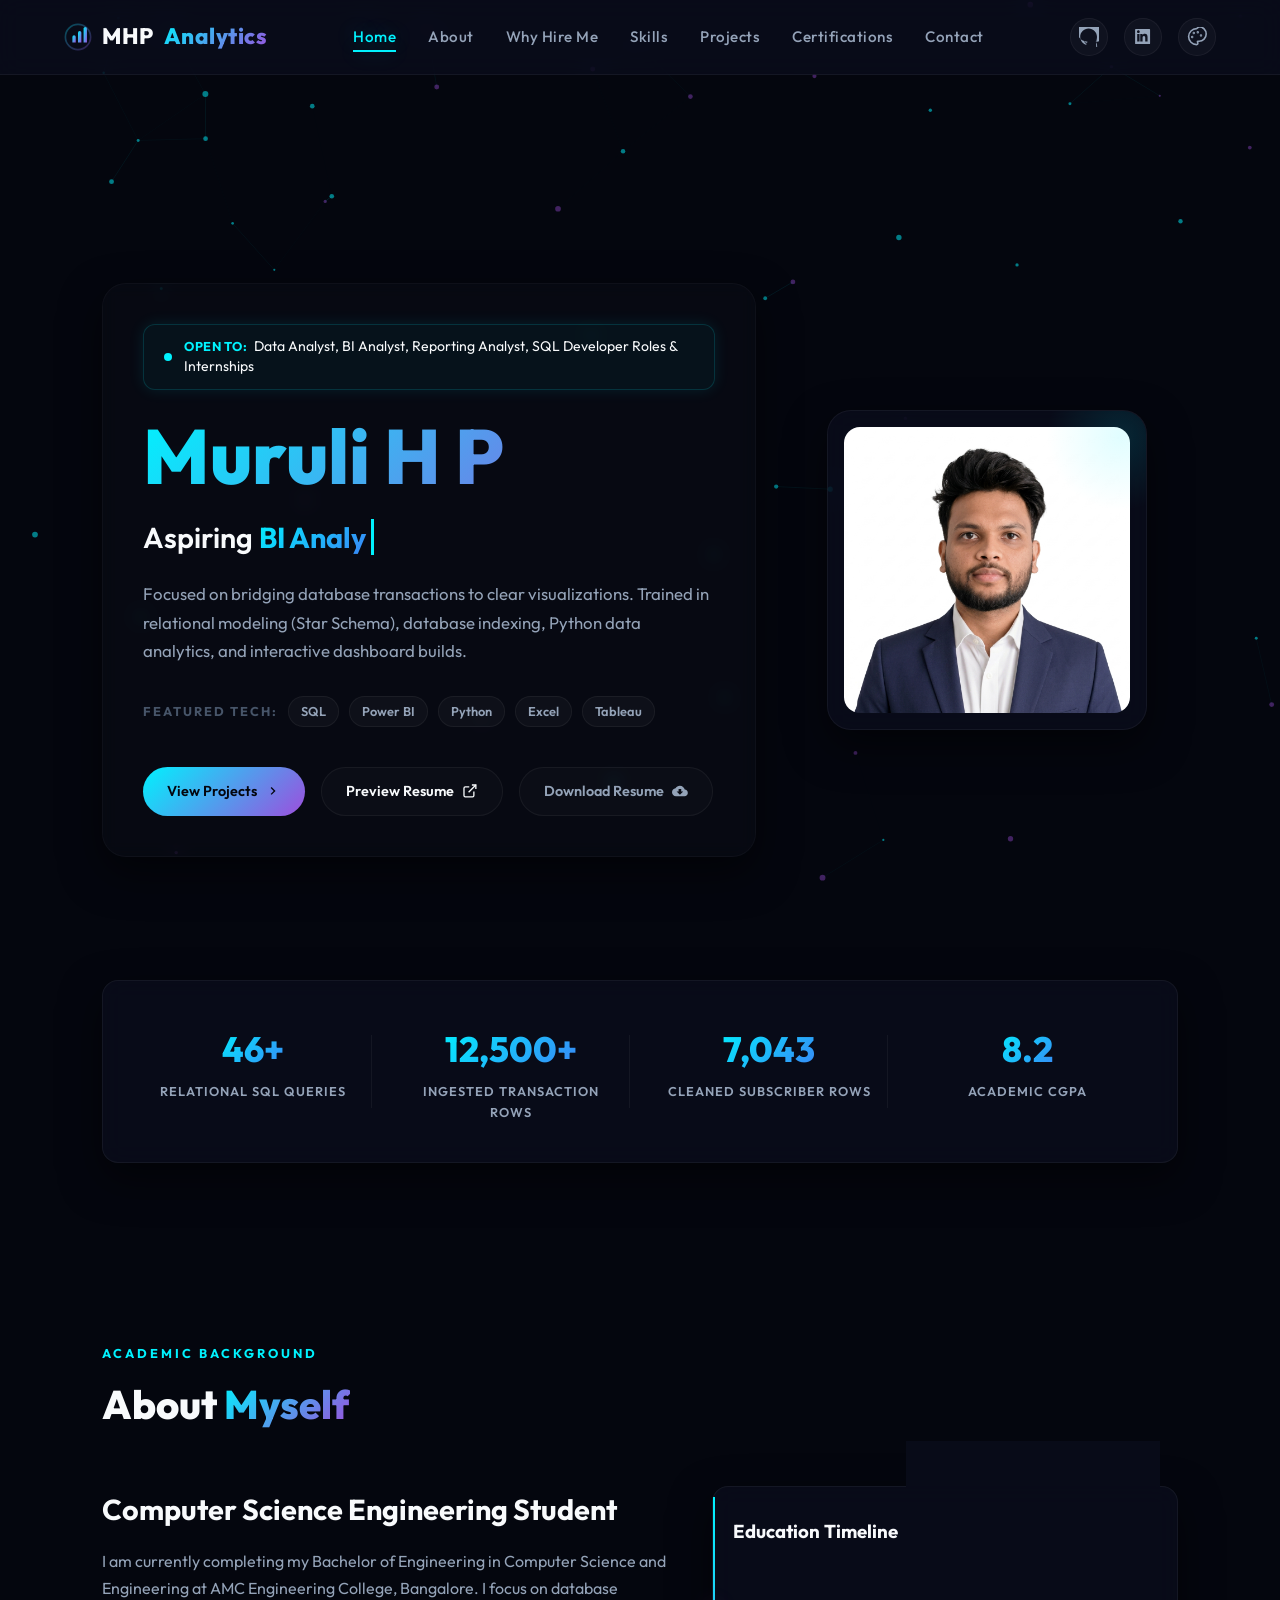
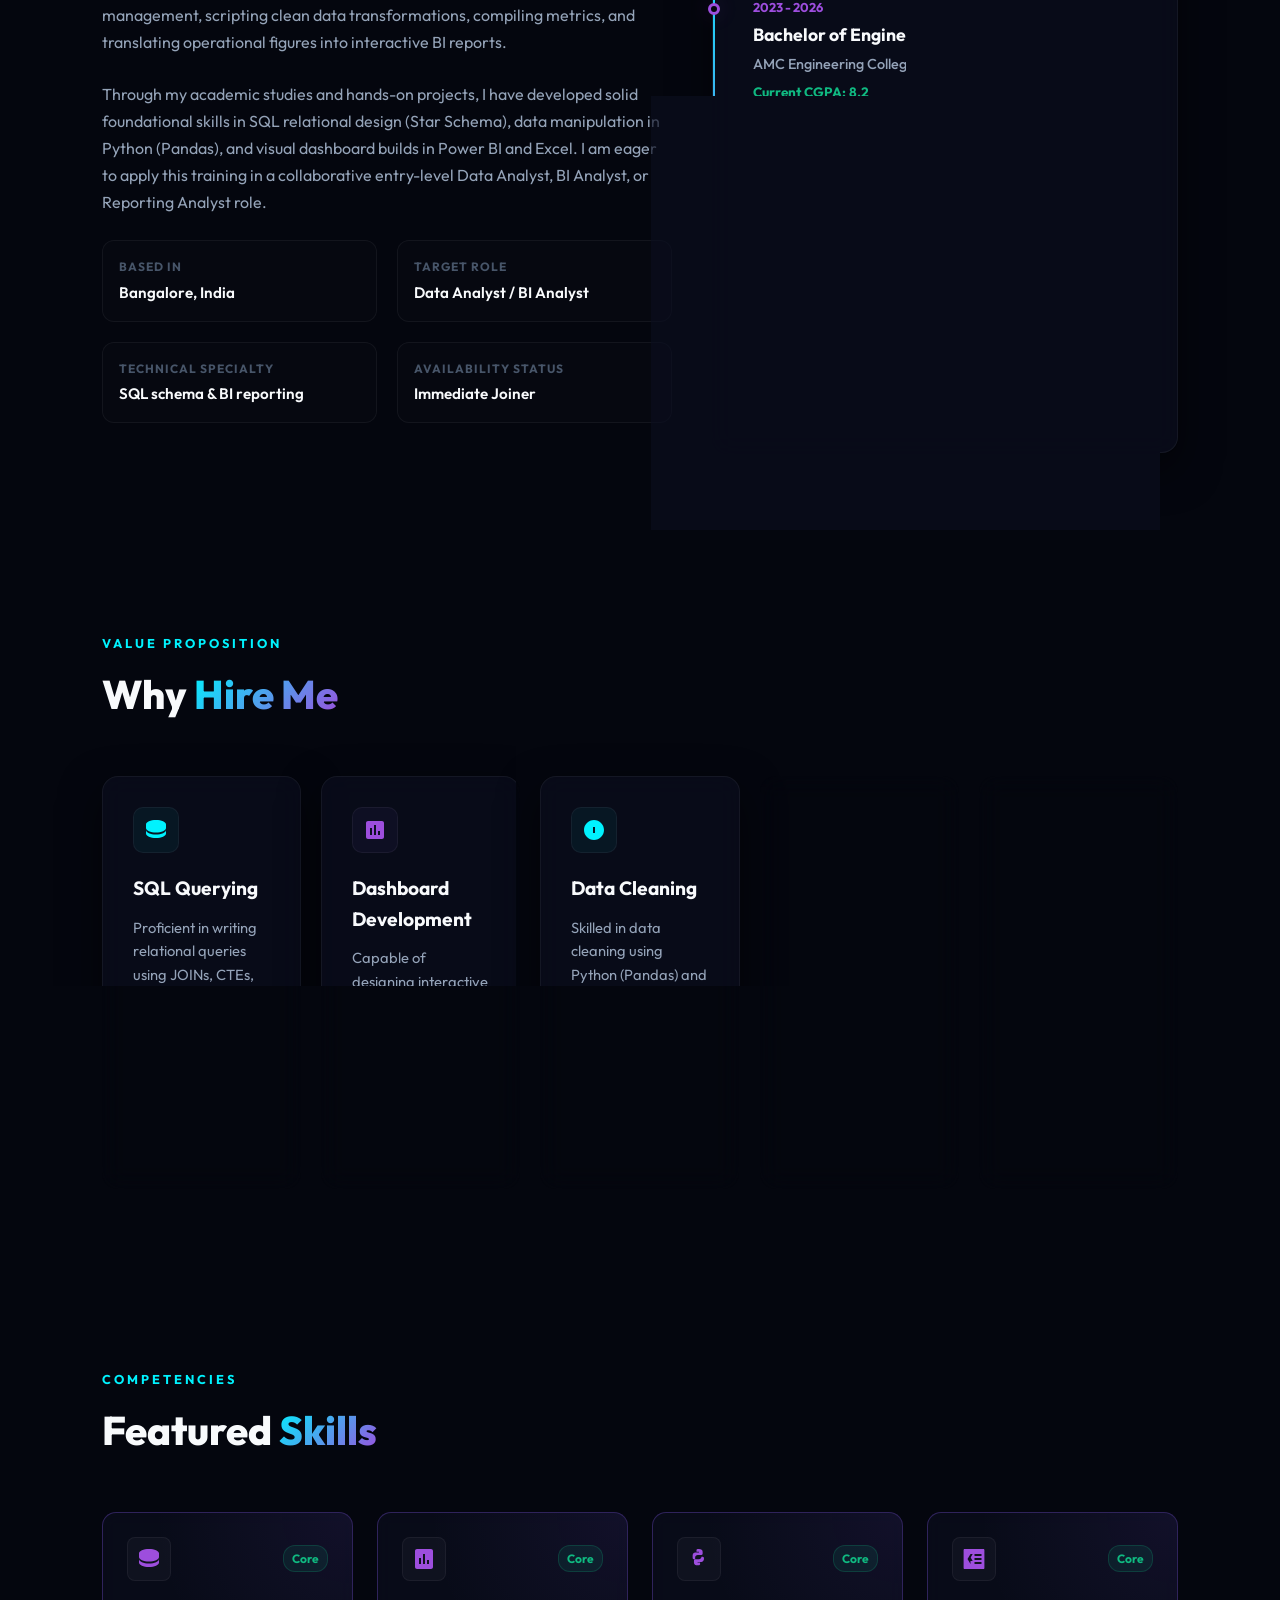
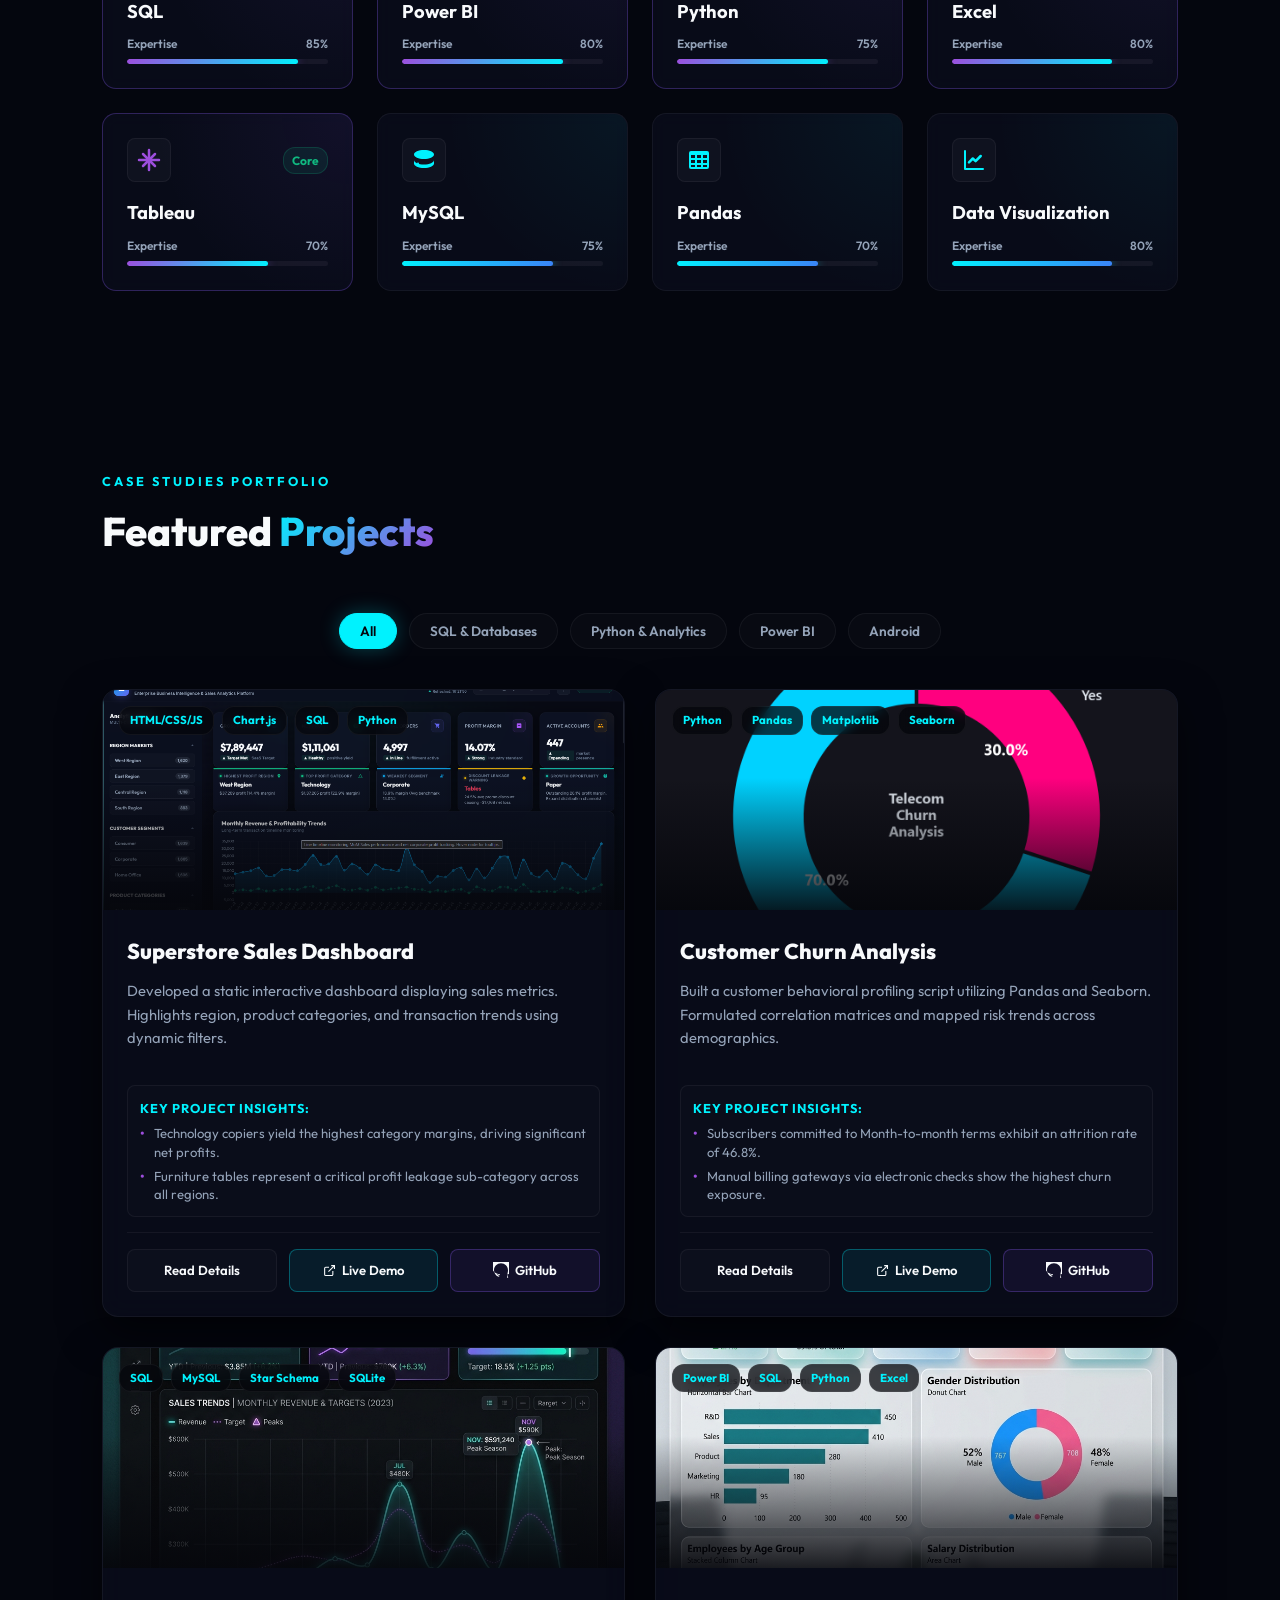
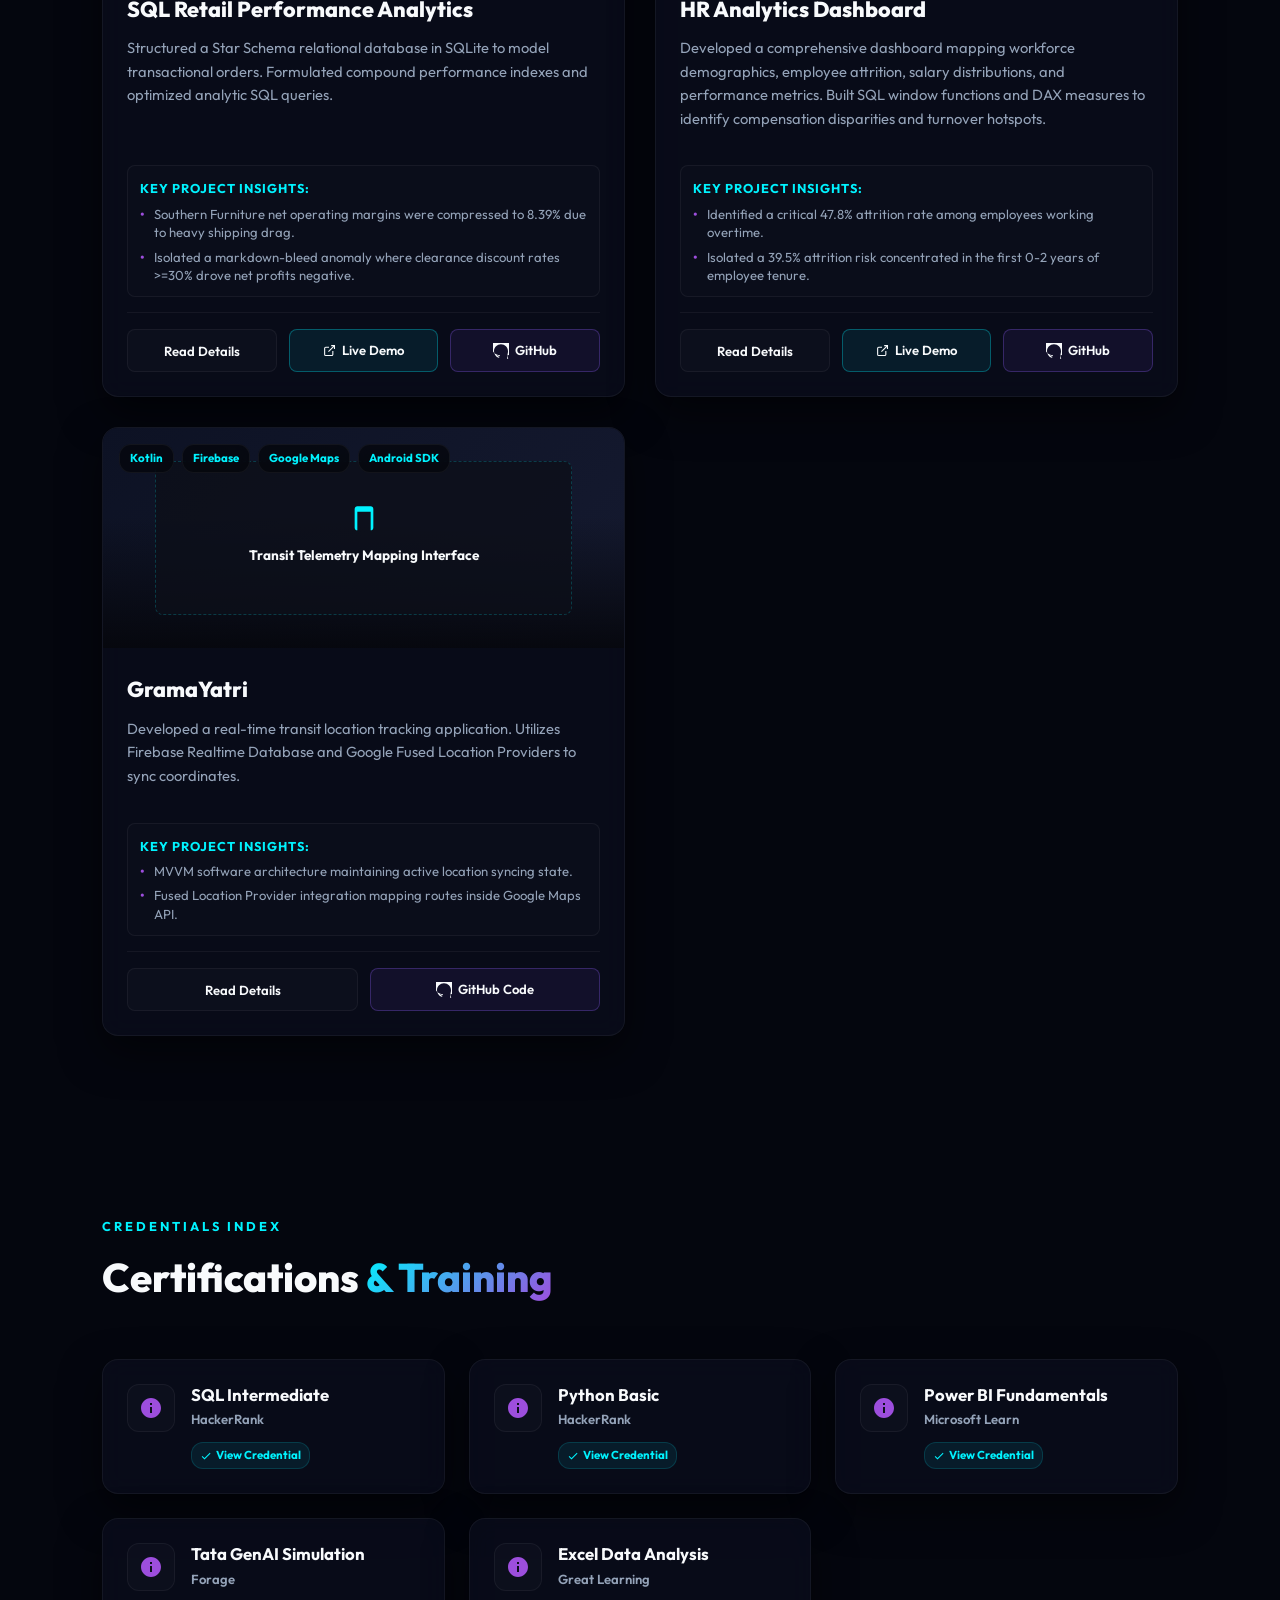
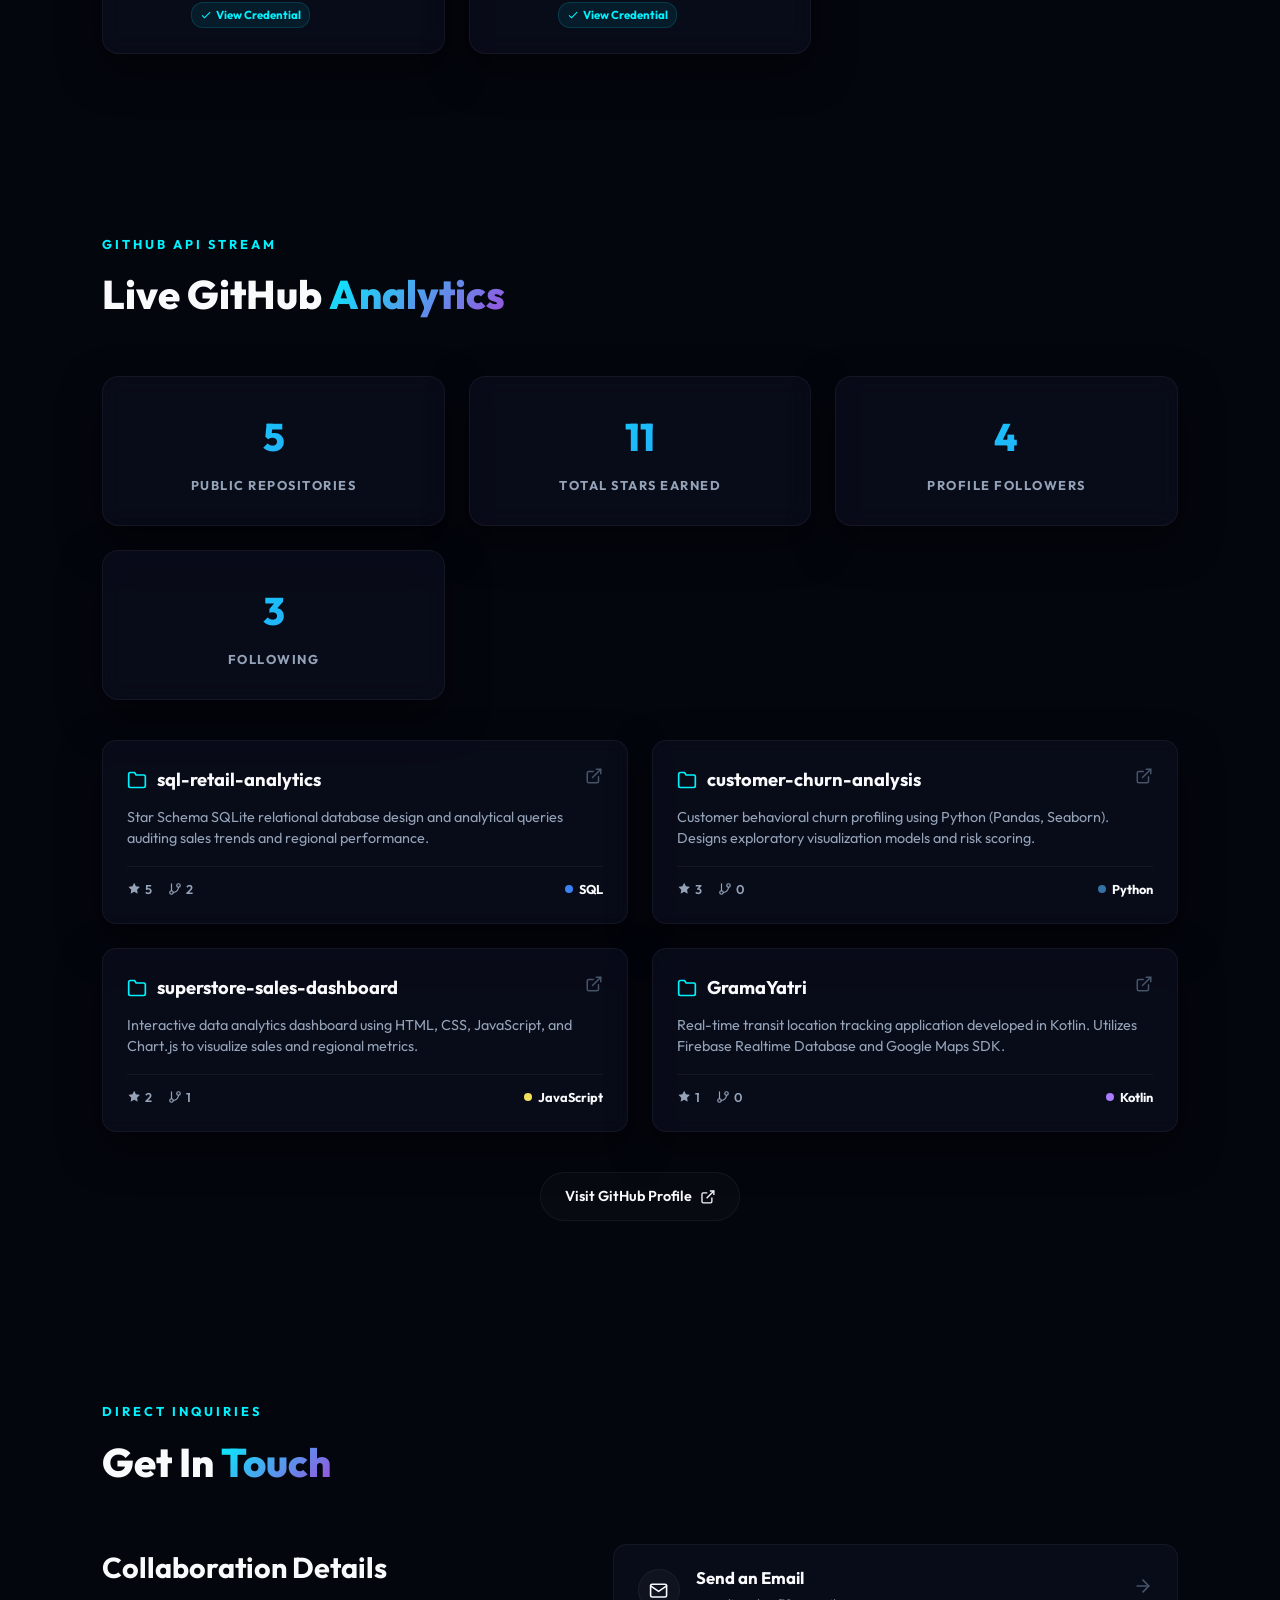
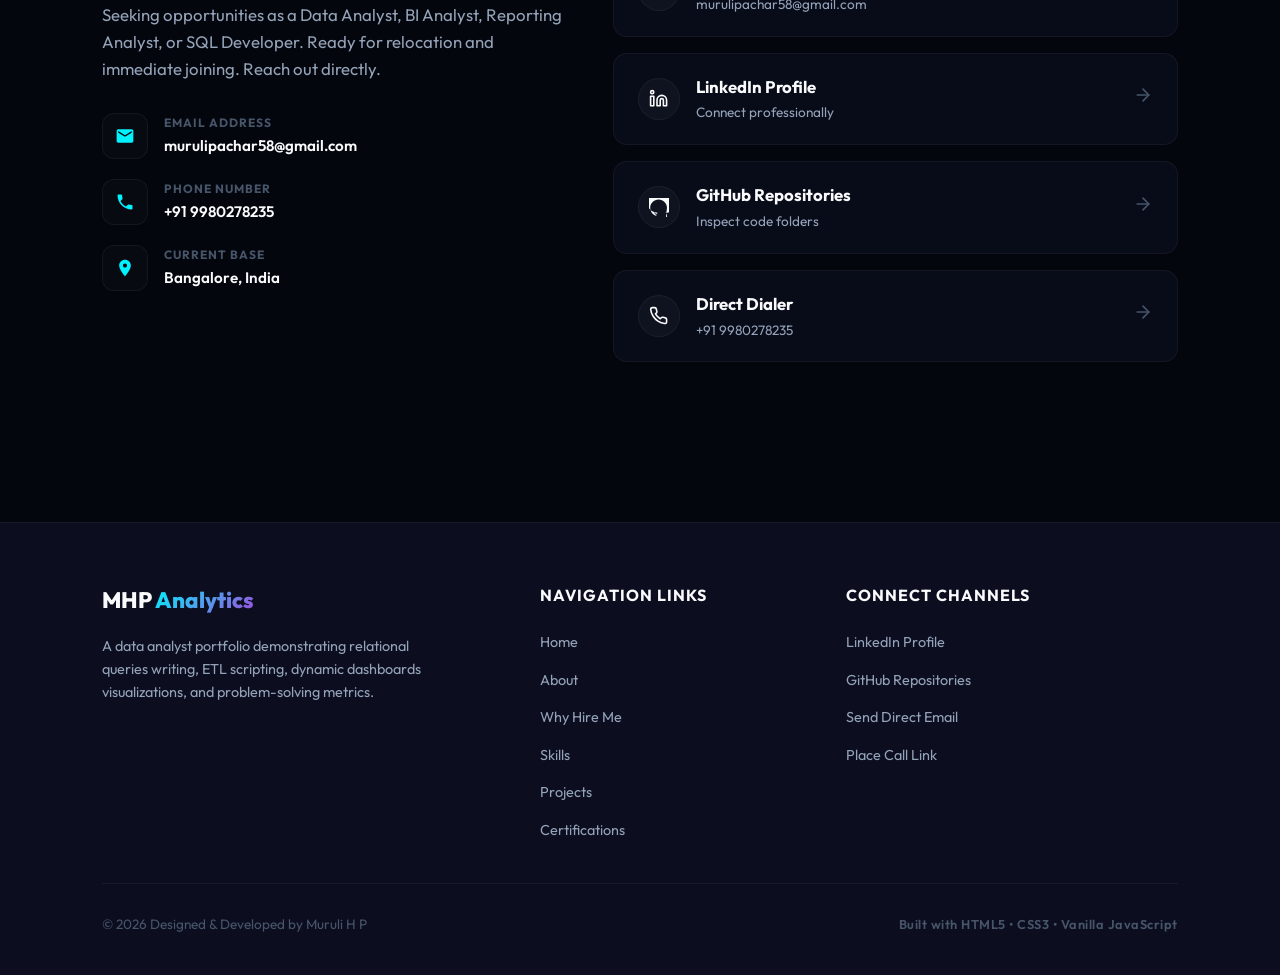
==== commit 922938c8: "style: bind translucent accents and SVG logo gradient to dynamic CSS theme variables" ====
--- a/index.html
+++ b/index.html
@@ -91,8 +91,8 @@
           <path d="M 70 70 L 70 20 A 6 6 0 0 1 82 20 L 82 70 Z" fill="url(#logo-grad)" />
           <defs>
             <linearGradient id="logo-grad" x1="0%" y1="0%" x2="100%" y2="100%">
-              <stop offset="0%" stop-color="#00f0ff" />
-              <stop offset="100%" stop-color="#8b5cf6" />
+              <stop offset="0%" stop-color="var(--accent-cyan)" />
+              <stop offset="100%" stop-color="var(--accent-purple)" />
             </linearGradient>
           </defs>
         </svg>
--- a/css/variables.css
+++ b/css/variables.css
@@ -14,6 +14,7 @@
 
   /* Cybernetic Neon Accents */
   --accent-cyan: #00f2fe;       /* Ice Cyan */
+  --accent-cyan-rgb: 0, 242, 254; /* RGB channels for custom opacities */
   --accent-blue: #3b82f6;       /* Clean SQL Blue */
   --accent-purple: #9d4edd;     /* Amethyst Purple */
   --accent-emerald: #10b981;    /* Data Insights Emerald */
@@ -56,6 +57,7 @@
 
   /* Sunset Neon Accents */
   --accent-cyan: #ff3366;       /* Hot Rose / Sunset Red-Pink */
+  --accent-cyan-rgb: 255, 51, 102; /* RGB channels for custom opacities */
   --accent-blue: #ef4444;       /* Coral / Warm Orange-Red */
   --accent-purple: #7000ff;     /* Electric Purple-Violet */
   --accent-emerald: #f59e0b;    /* Golden Sun Amber */
--- a/css/style.css
+++ b/css/style.css
@@ -291,7 +291,7 @@
 .nav-social-btn:hover {
   color: var(--accent-cyan);
   border-color: var(--accent-cyan);
-  background: rgba(0, 240, 255, 0.05);
+  background: rgba(var(--accent-cyan-rgb), 0.05);
   box-shadow: var(--glow-cyan);
   transform: translateY(-2px);
 }
@@ -523,7 +523,7 @@
 
 .btn-secondary:hover {
   border-color: var(--accent-cyan);
-  background: rgba(0, 240, 255, 0.05);
+  background: rgba(var(--accent-cyan-rgb), 0.05);
   transform: translateY(-3px);
   box-shadow: var(--glow-cyan);
 }
@@ -599,7 +599,7 @@
   position: absolute;
   width: 150px;
   height: 150px;
-  background: radial-gradient(circle, rgba(0, 240, 255, 0.12) 0%, transparent 70%);
+  background: radial-gradient(circle, rgba(var(--accent-cyan-rgb), 0.12) 0%, transparent 70%);
   top: -50px;
   right: -50px;
   pointer-events: none;
@@ -795,7 +795,7 @@
   width: 46px;
   height: 46px;
   border-radius: 10px;
-  background: rgba(0, 240, 255, 0.05);
+  background: rgba(var(--accent-cyan-rgb), 0.05);
   display: flex;
   align-items: center;
   justify-content: center;
@@ -957,7 +957,7 @@
   width: 0%;
   background: var(--accent-gradient-blue);
   border-radius: 10px;
-  box-shadow: 0 0 10px rgba(0, 240, 255, 0.5);
+  box-shadow: 0 0 10px rgba(var(--accent-cyan-rgb), 0.5);
   transition: width 1.5s cubic-bezier(0.1, 0.8, 0.3, 1);
 }
 
@@ -1068,7 +1068,7 @@
   width: 80%;
   height: 70%;
   border-radius: 8px;
-  border: 1px solid rgba(0, 240, 255, 0.15);
+  border: 1px solid rgba(var(--accent-cyan-rgb), 0.15);
   background: rgba(13,15,26,0.7);
   display: flex;
   flex-direction: column;
@@ -1225,7 +1225,7 @@
 
 .project-btn-details:hover,
 .project-btn-demo:hover {
-  background: rgba(0, 240, 255, 0.05);
+  background: rgba(var(--accent-cyan-rgb), 0.05);
   border-color: var(--accent-cyan);
   box-shadow: var(--glow-cyan);
   color: var(--accent-cyan);
@@ -1307,9 +1307,9 @@
   font-weight: 700;
   padding: 3px 8px;
   border-radius: 12px;
-  background: rgba(0, 240, 255, 0.08);
-  color: var(--accent-cyan);
-  border: 1px solid rgba(0, 240, 255, 0.15);
+  background: rgba(var(--accent-cyan-rgb), 0.08);
+  color: var(--accent-cyan);
+  border: 1px solid rgba(var(--accent-cyan-rgb), 0.15);
   display: inline-flex;
   align-items: center;
   gap: 4px;
@@ -1590,7 +1590,7 @@
 }
 
 .contact-btn:hover .contact-btn-icon {
-  background: rgba(0, 240, 255, 0.08);
+  background: rgba(var(--accent-cyan-rgb), 0.08);
   color: var(--accent-cyan);
   border-color: var(--accent-cyan);
 }
@@ -1819,9 +1819,9 @@
 }
 
 .modal-tag {
-  background: rgba(0, 240, 255, 0.08);
-  color: var(--accent-cyan);
-  border: 1px solid rgba(0, 240, 255, 0.15);
+  background: rgba(var(--accent-cyan-rgb), 0.08);
+  color: var(--accent-cyan);
+  border: 1px solid rgba(var(--accent-cyan-rgb), 0.15);
   padding: 3px 10px;
   border-radius: 12px;
   font-size: 0.8rem;
@@ -2301,12 +2301,12 @@
   display: flex;
   align-items: center;
   gap: 12px;
-  background: rgba(0, 240, 255, 0.04);
+  background: rgba(var(--accent-cyan-rgb), 0.04);
   border: 1px solid var(--border-glow);
   padding: 12px 20px;
   border-radius: 12px;
   margin-bottom: 24px;
-  box-shadow: 0 0 15px rgba(0, 240, 255, 0.1);
+  box-shadow: 0 0 15px rgba(var(--accent-cyan-rgb), 0.1);
   transition: var(--transition-smooth);
   width: 100%;
 }
@@ -2341,9 +2341,9 @@
 }
 
 @keyframes pulse-cyan {
-  0% { transform: scale(0.95); box-shadow: 0 0 0 0 rgba(0, 240, 255, 0.7); }
-  70% { transform: scale(1); box-shadow: 0 0 0 5px rgba(0, 240, 255, 0); }
-  100% { transform: scale(0.95); box-shadow: 0 0 0 0 rgba(0, 240, 255, 0); }
+  0% { transform: scale(0.95); box-shadow: 0 0 0 0 rgba(var(--accent-cyan-rgb), 0.7); }
+  70% { transform: scale(1); box-shadow: 0 0 0 5px rgba(var(--accent-cyan-rgb), 0); }
+  100% { transform: scale(0.95); box-shadow: 0 0 0 0 rgba(var(--accent-cyan-rgb), 0); }
 }
 
 /* Profile Placeholder */
@@ -2355,7 +2355,7 @@
   align-items: center;
   justify-content: center;
   background: radial-gradient(circle at center, rgba(139, 92, 246, 0.08) 0%, rgba(5, 6, 11, 0.8) 100%);
-  border: 1px dashed rgba(0, 240, 255, 0.25);
+  border: 1px dashed rgba(var(--accent-cyan-rgb), 0.25);
   border-radius: 12px;
   padding: 20px;
   text-align: center;
@@ -2365,7 +2365,7 @@
   width: 60px;
   height: 60px;
   fill: var(--accent-cyan);
-  filter: drop-shadow(0 0 8px rgba(0, 240, 255, 0.3));
+  filter: drop-shadow(0 0 8px rgba(var(--accent-cyan-rgb), 0.3));
   margin-bottom: 12px;
 }
 
@@ -2383,7 +2383,7 @@
   width: 80%;
   height: 70%;
   border-radius: 8px;
-  border: 1px dashed rgba(0, 240, 255, 0.2);
+  border: 1px dashed rgba(var(--accent-cyan-rgb), 0.2);
   background: rgba(13, 15, 26, 0.8);
   display: none;
   flex-direction: column;
@@ -2397,7 +2397,7 @@
 
 .project-card:hover .project-placeholder-graphic {
   border-color: var(--accent-cyan);
-  box-shadow: 0 0 15px rgba(0, 240, 255, 0.15);
+  box-shadow: 0 0 15px rgba(var(--accent-cyan-rgb), 0.15);
 }
 
 .project-placeholder-icon {
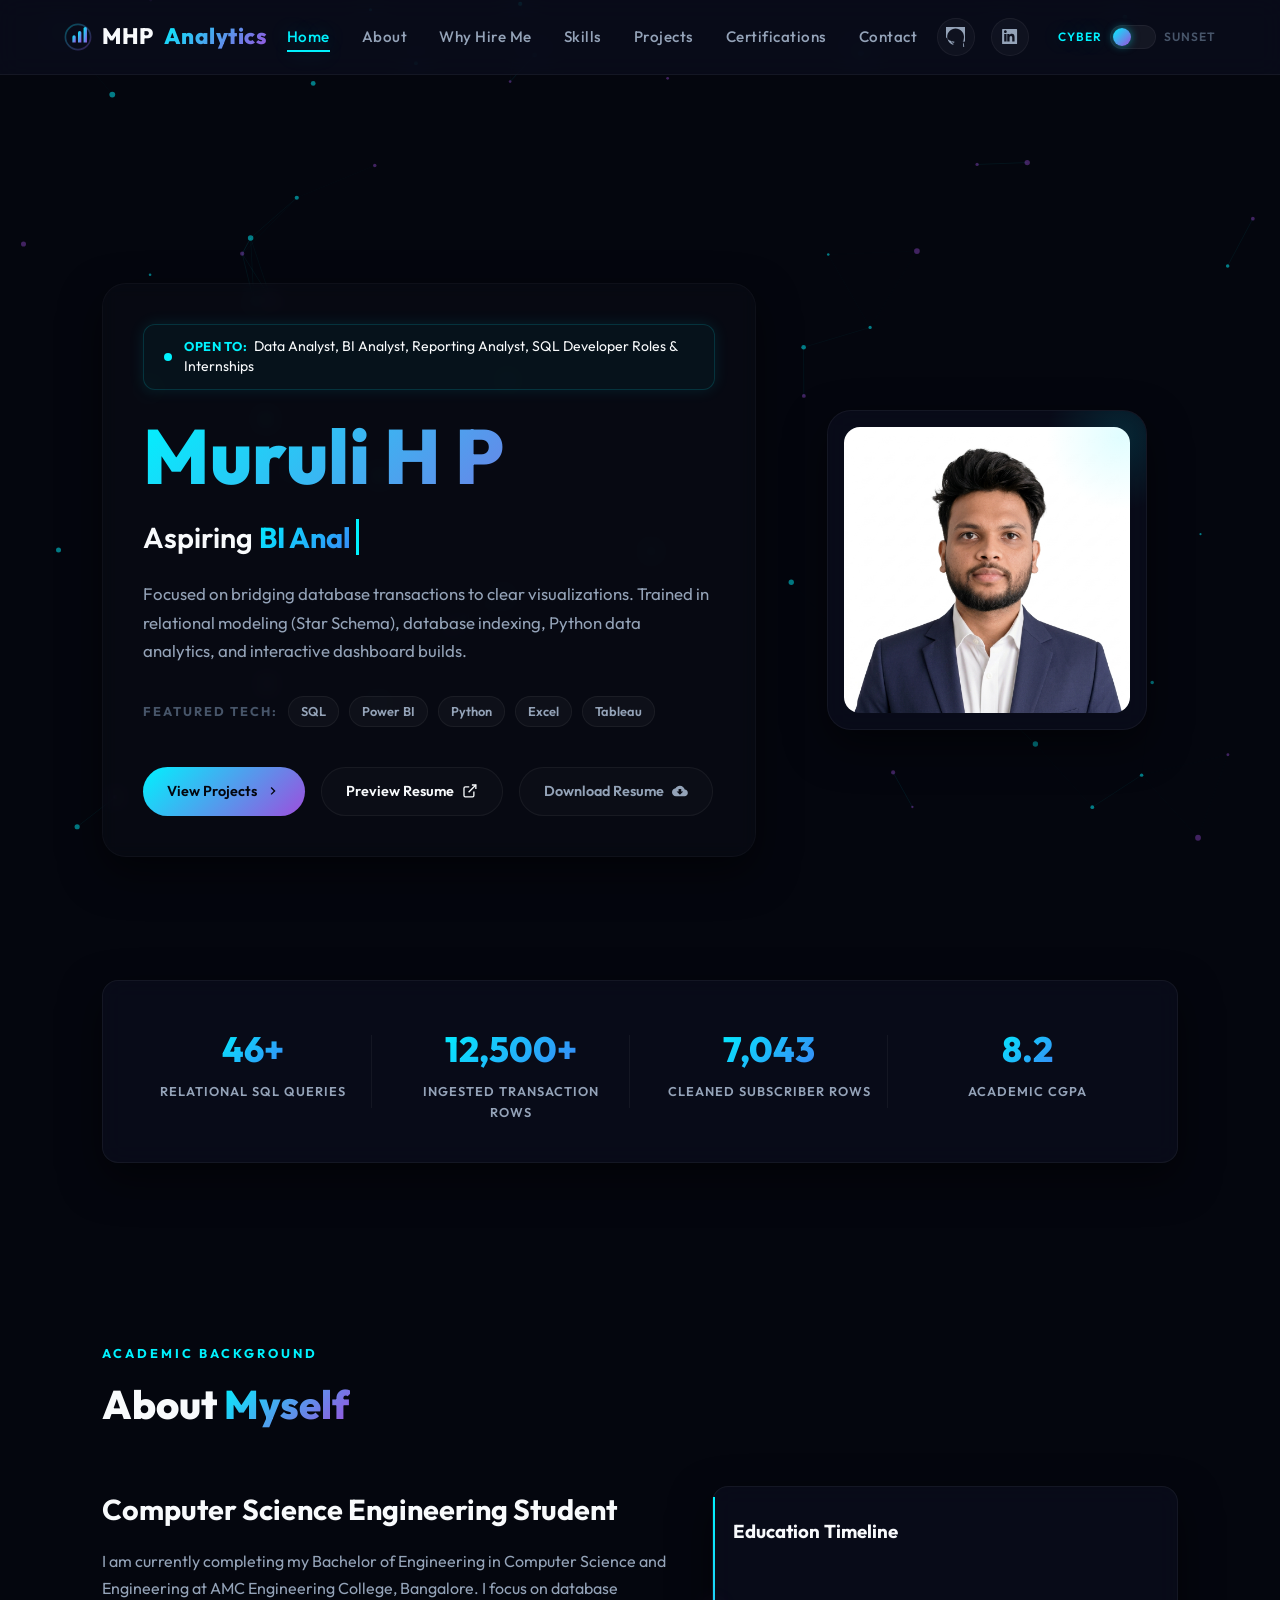
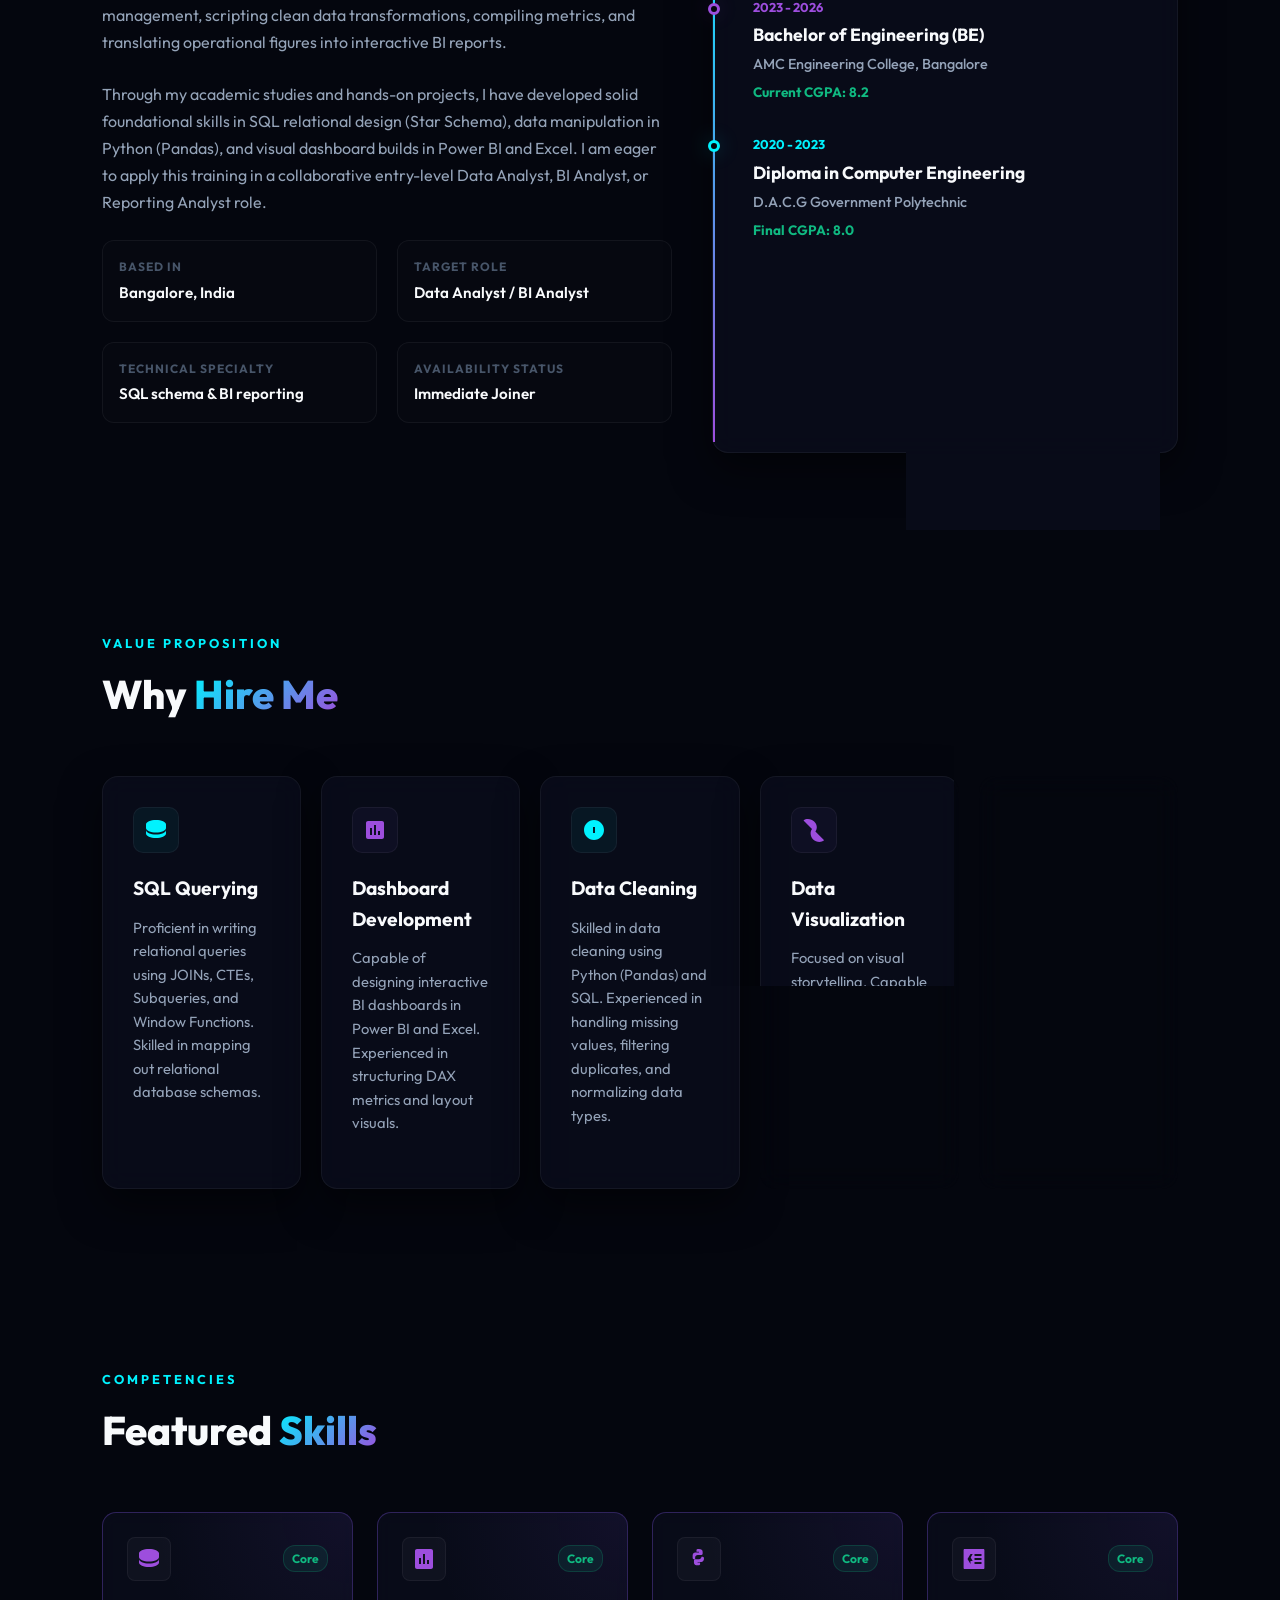
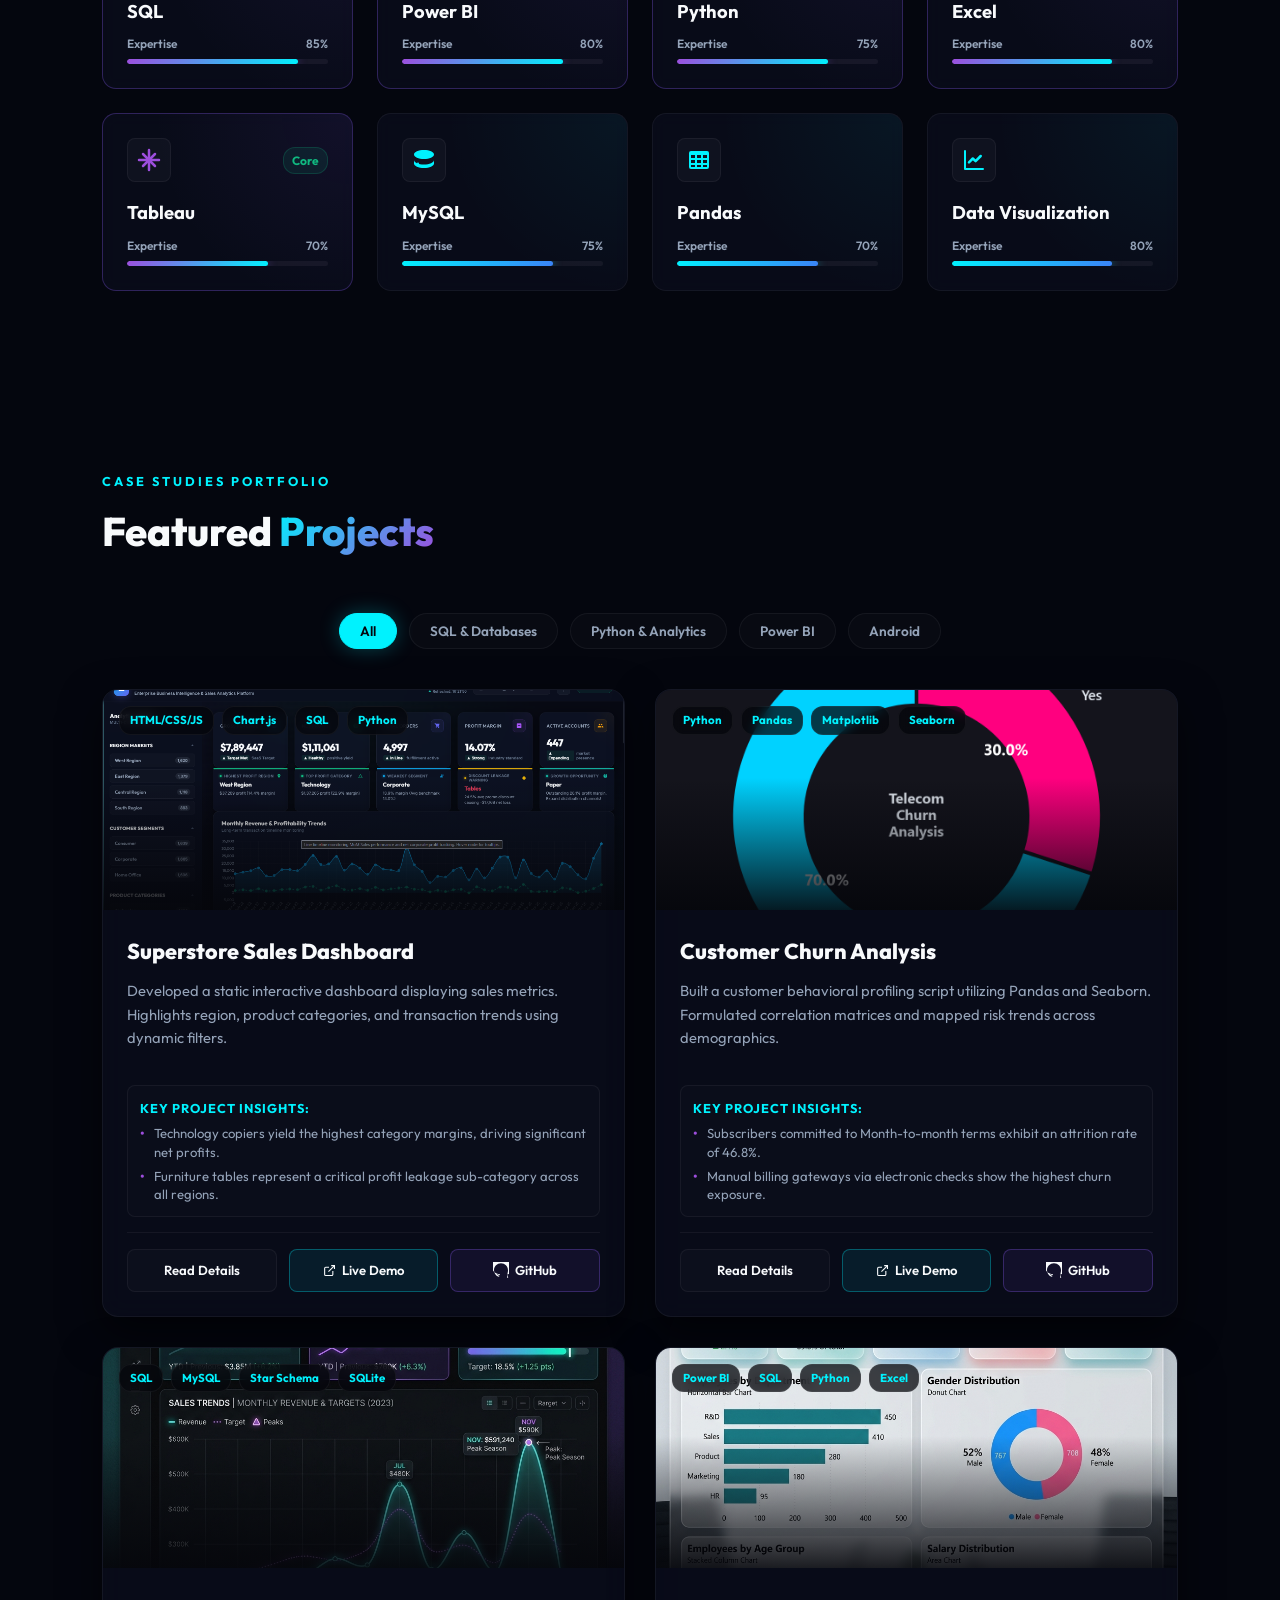
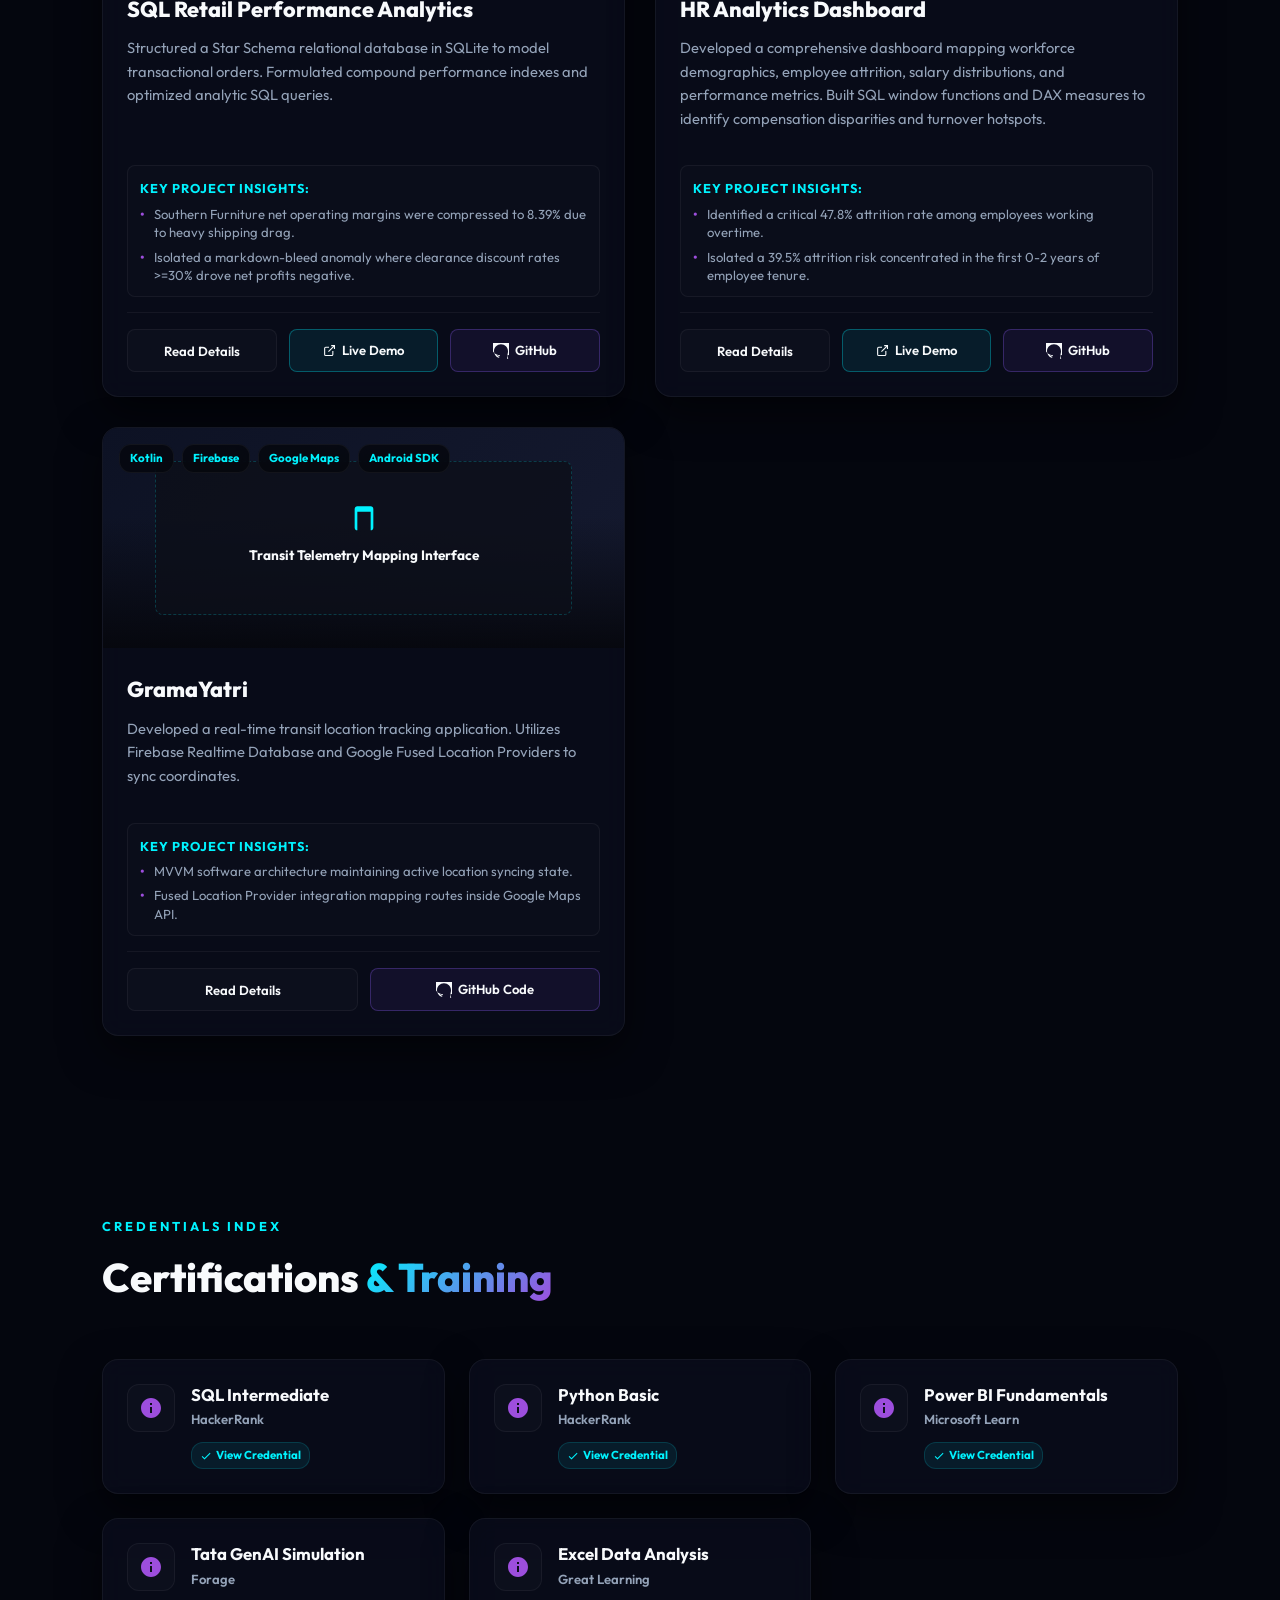
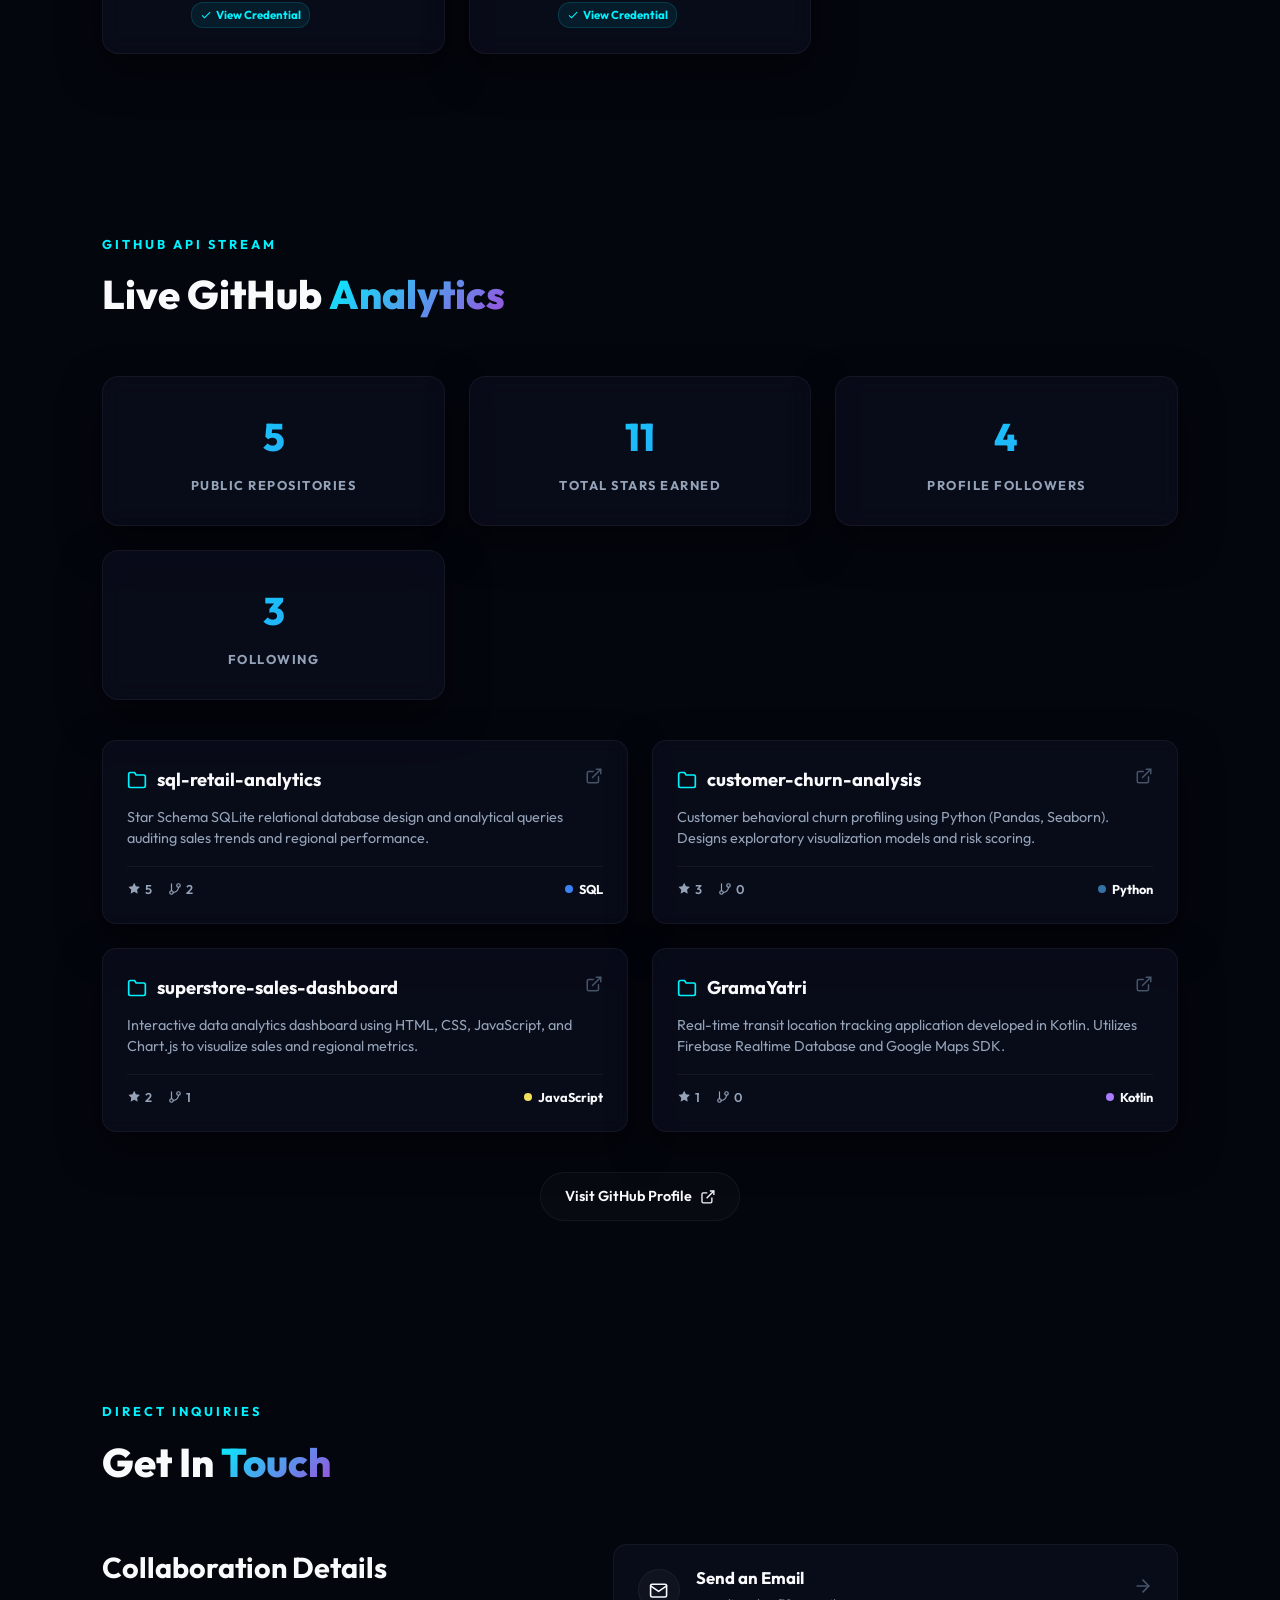
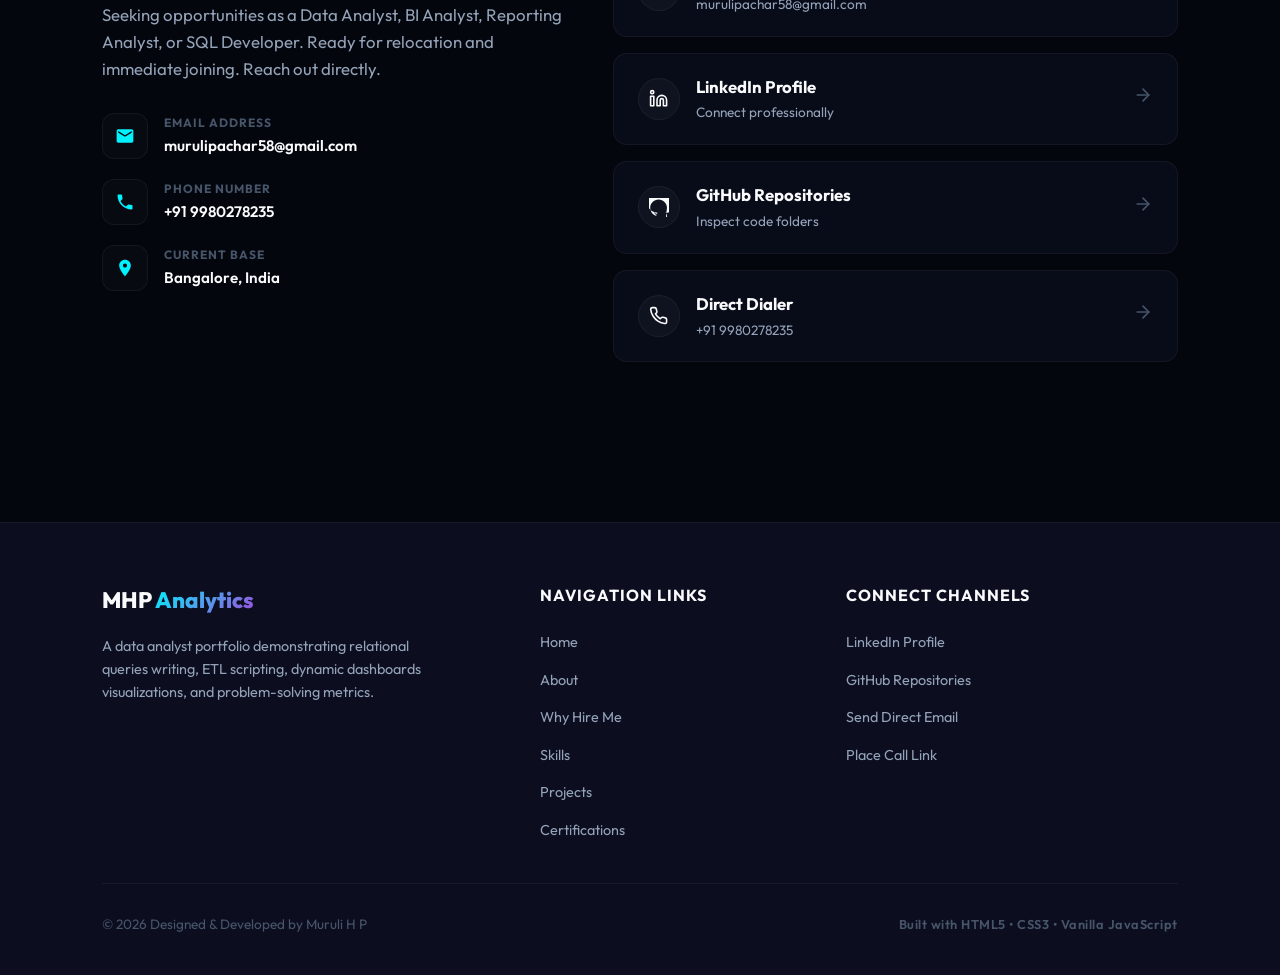
==== commit d380e2f8: "feat: upgrade color switcher to a premium sliding pill toggle switch with responsive labels" ====
--- a/index.html
+++ b/index.html
@@ -114,9 +114,13 @@
         <a href="https://linkedin.com/in/muruli-h-p-9825651a5" target="_blank" rel="noopener noreferrer" class="nav-social-btn" aria-label="LinkedIn Profile">
           <svg stroke="currentColor" fill="currentColor" stroke-width="0" viewBox="0 0 1024 1024" height="1em" width="1em" xmlns="http://www.w3.org/2000/svg"><path d="M880 112H144c-17.7 0-32 14.3-32 32v736c0 17.7 14.3 32 32 32h736c17.7 0 32-14.3 32-32V144c0-17.7-14.3-32-32-32zM349.3 776.7h-125V375.9h125v400.8zM286.9 324c-40 0-72.5-32.5-72.5-72.5s32.5-72.5 72.5-72.5 72.5 32.5 72.5 72.5-32.5 72.5-72.5 72.5zm489.8 452.7h-125V581c0-46.7-.8-106.8-65-106.8-65.1 0-75.1 50.9-75.1 103.4v199.1h-125V375.9h119.9v54.7h1.7c16.7-31.7 57.5-65.1 118.5-65.1 126.8 0 150.2 83.5 150.2 191.9v219.3z"></path></svg>
         </a>
-        <button id="theme-toggle" class="nav-social-btn" aria-label="Toggle Color Theme">
-          <svg xmlns="http://www.w3.org/2000/svg" width="1em" height="1em" viewBox="0 0 24 24" fill="none" stroke="currentColor" stroke-width="2" stroke-linecap="round" stroke-linejoin="round" class="lucide lucide-palette"><circle cx="13.5" cy="6.5" r=".5" fill="currentColor"/><circle cx="17.5" cy="10.5" r=".5" fill="currentColor"/><circle cx="8.5" cy="7.5" r=".5" fill="currentColor"/><circle cx="6.5" cy="12.5" r=".5" fill="currentColor"/><path d="M12 2C6.5 2 2 6.5 2 12s4.5 10 10 10c.92 0 1.63-.77 1.63-1.7 0-.43-.16-.83-.41-1.16a.82.82 0 0 1-.22-.56c0-.46.37-.83.83-.83H15c4.97 0 9-4.03 9-9 0-4.97-4.03-9-9-9z"/></svg>
+      </div>
+      <div class="theme-switch-wrapper">
+        <span class="theme-switch-label cyber-label">Cyber</span>
+        <button id="theme-toggle" class="theme-switch-btn" aria-label="Toggle Color Theme">
+          <span class="theme-switch-thumb"></span>
         </button>
+        <span class="theme-switch-label sunset-label">Sunset</span>
       </div>
       <button class="nav-toggle" aria-label="Toggle Menu" aria-expanded="false">&#9776;</button>
     </nav>
--- a/css/style.css
+++ b/css/style.css
@@ -2471,3 +2471,87 @@
   }
 }
 
+/* Premium Theme Toggle Switch styling */
+.theme-switch-wrapper {
+  display: flex;
+  align-items: center;
+  gap: 8px;
+  margin-left: 10px;
+}
+
+.theme-switch-label {
+  font-size: 0.75rem;
+  font-weight: 600;
+  text-transform: uppercase;
+  letter-spacing: 1px;
+  user-select: none;
+  transition: var(--transition-fast);
+}
+
+.theme-switch-label.cyber-label {
+  color: var(--accent-cyan);
+  text-shadow: var(--glow-cyan);
+}
+
+.theme-switch-label.sunset-label {
+  color: var(--text-muted);
+}
+
+/* Sunset active label styles */
+:root[data-theme="sunset"] .theme-switch-label.cyber-label {
+  color: var(--text-muted);
+  text-shadow: none;
+}
+
+:root[data-theme="sunset"] .theme-switch-label.sunset-label {
+  color: var(--accent-cyan);
+  text-shadow: var(--glow-cyan);
+}
+
+.theme-switch-btn {
+  position: relative;
+  width: 46px;
+  height: 24px;
+  border-radius: 12px;
+  background: rgba(255, 255, 255, 0.05);
+  border: 1px solid var(--border-glass);
+  cursor: pointer;
+  padding: 0;
+  outline: none;
+  transition: var(--transition-fast);
+}
+
+.theme-switch-btn:hover {
+  border-color: var(--accent-cyan);
+  box-shadow: var(--glow-cyan);
+}
+
+.theme-switch-thumb {
+  position: absolute;
+  top: 2px;
+  left: 2px;
+  width: 18px;
+  height: 18px;
+  border-radius: 50%;
+  background: var(--accent-gradient);
+  transition: var(--transition-smooth);
+  box-shadow: 0 0 8px rgba(var(--accent-cyan-rgb), 0.5);
+}
+
+/* Sunset active sliding state */
+:root[data-theme="sunset"] .theme-switch-thumb {
+  left: calc(100% - 20px);
+}
+
+/* Mobile responsive theme switch options */
+@media (max-width: 768px) {
+  .theme-switch-label {
+    display: none; /* Hide 'Cyber' and 'Sunset' labels on mobile to save space */
+  }
+  .theme-switch-wrapper {
+    margin-left: auto; /* Push it to the right on mobile next to the toggle button */
+    margin-right: 12px;
+    z-index: 1010;
+  }
+}
+
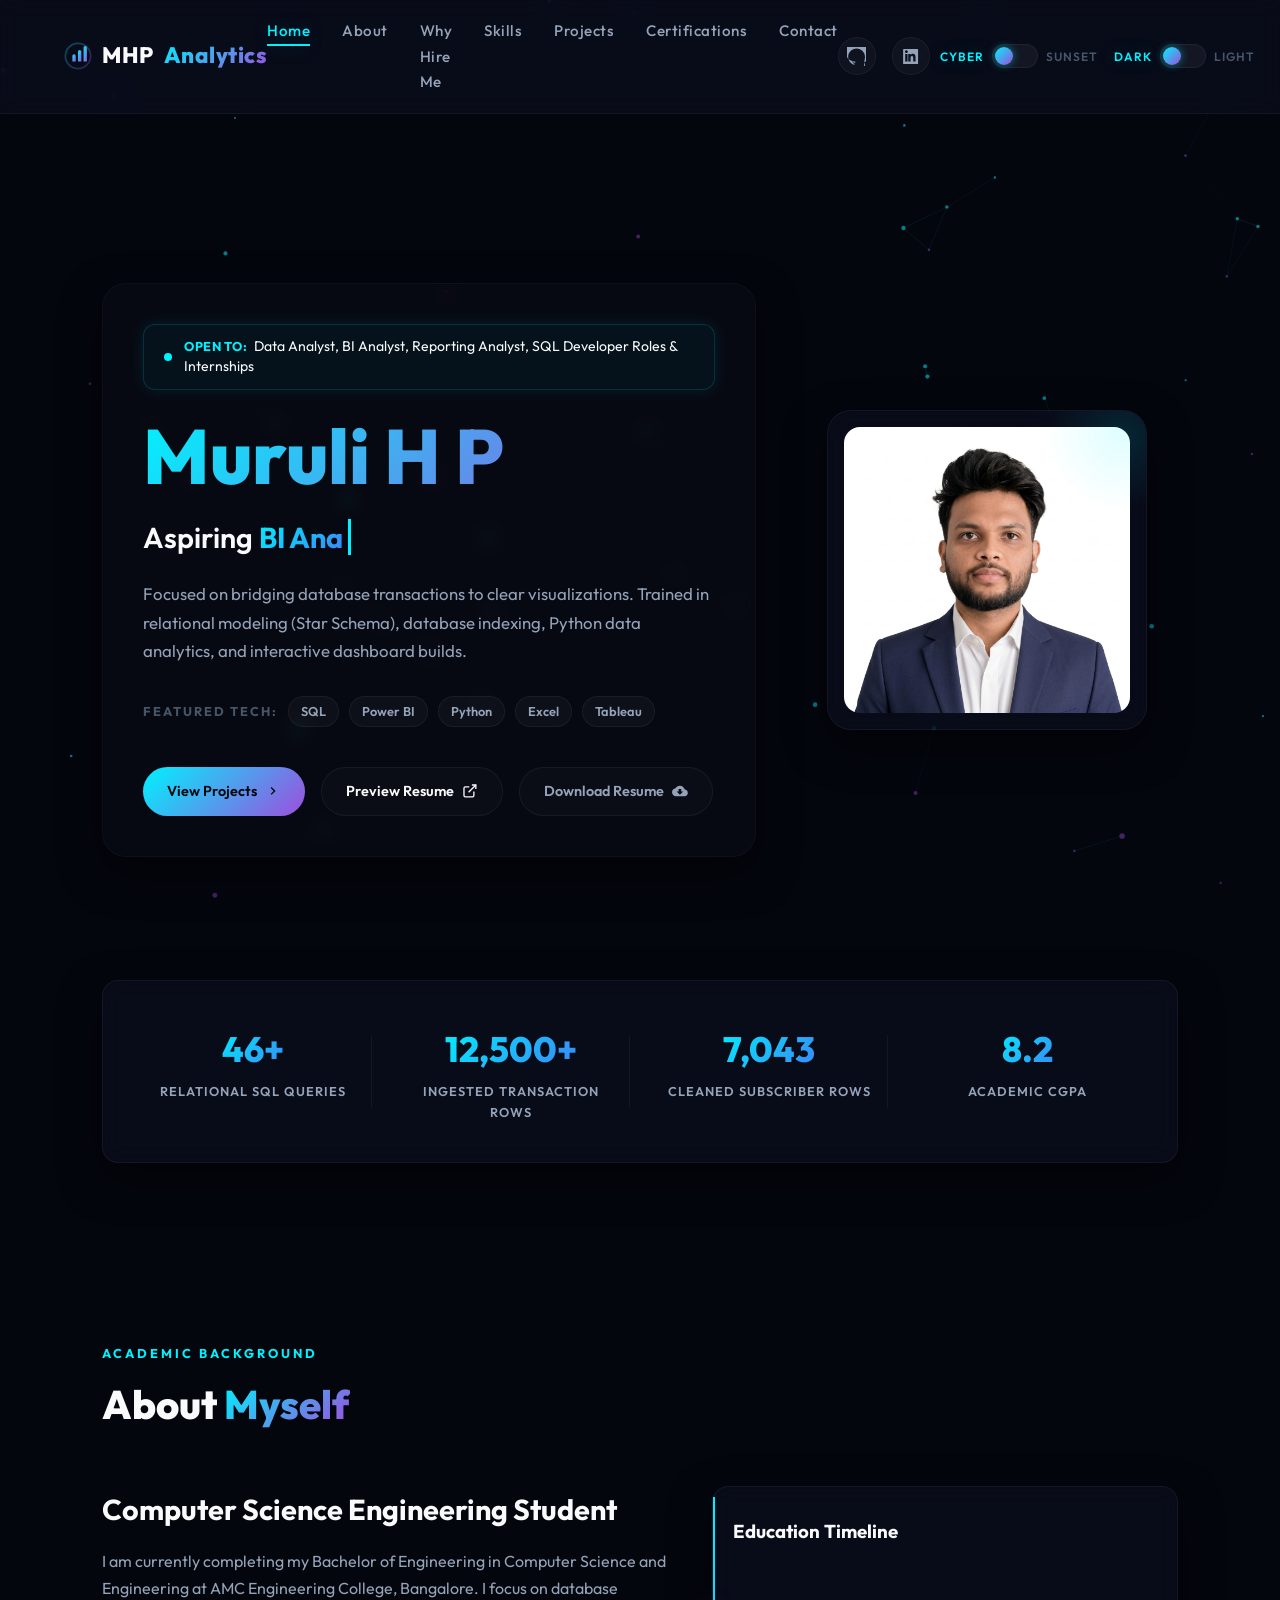
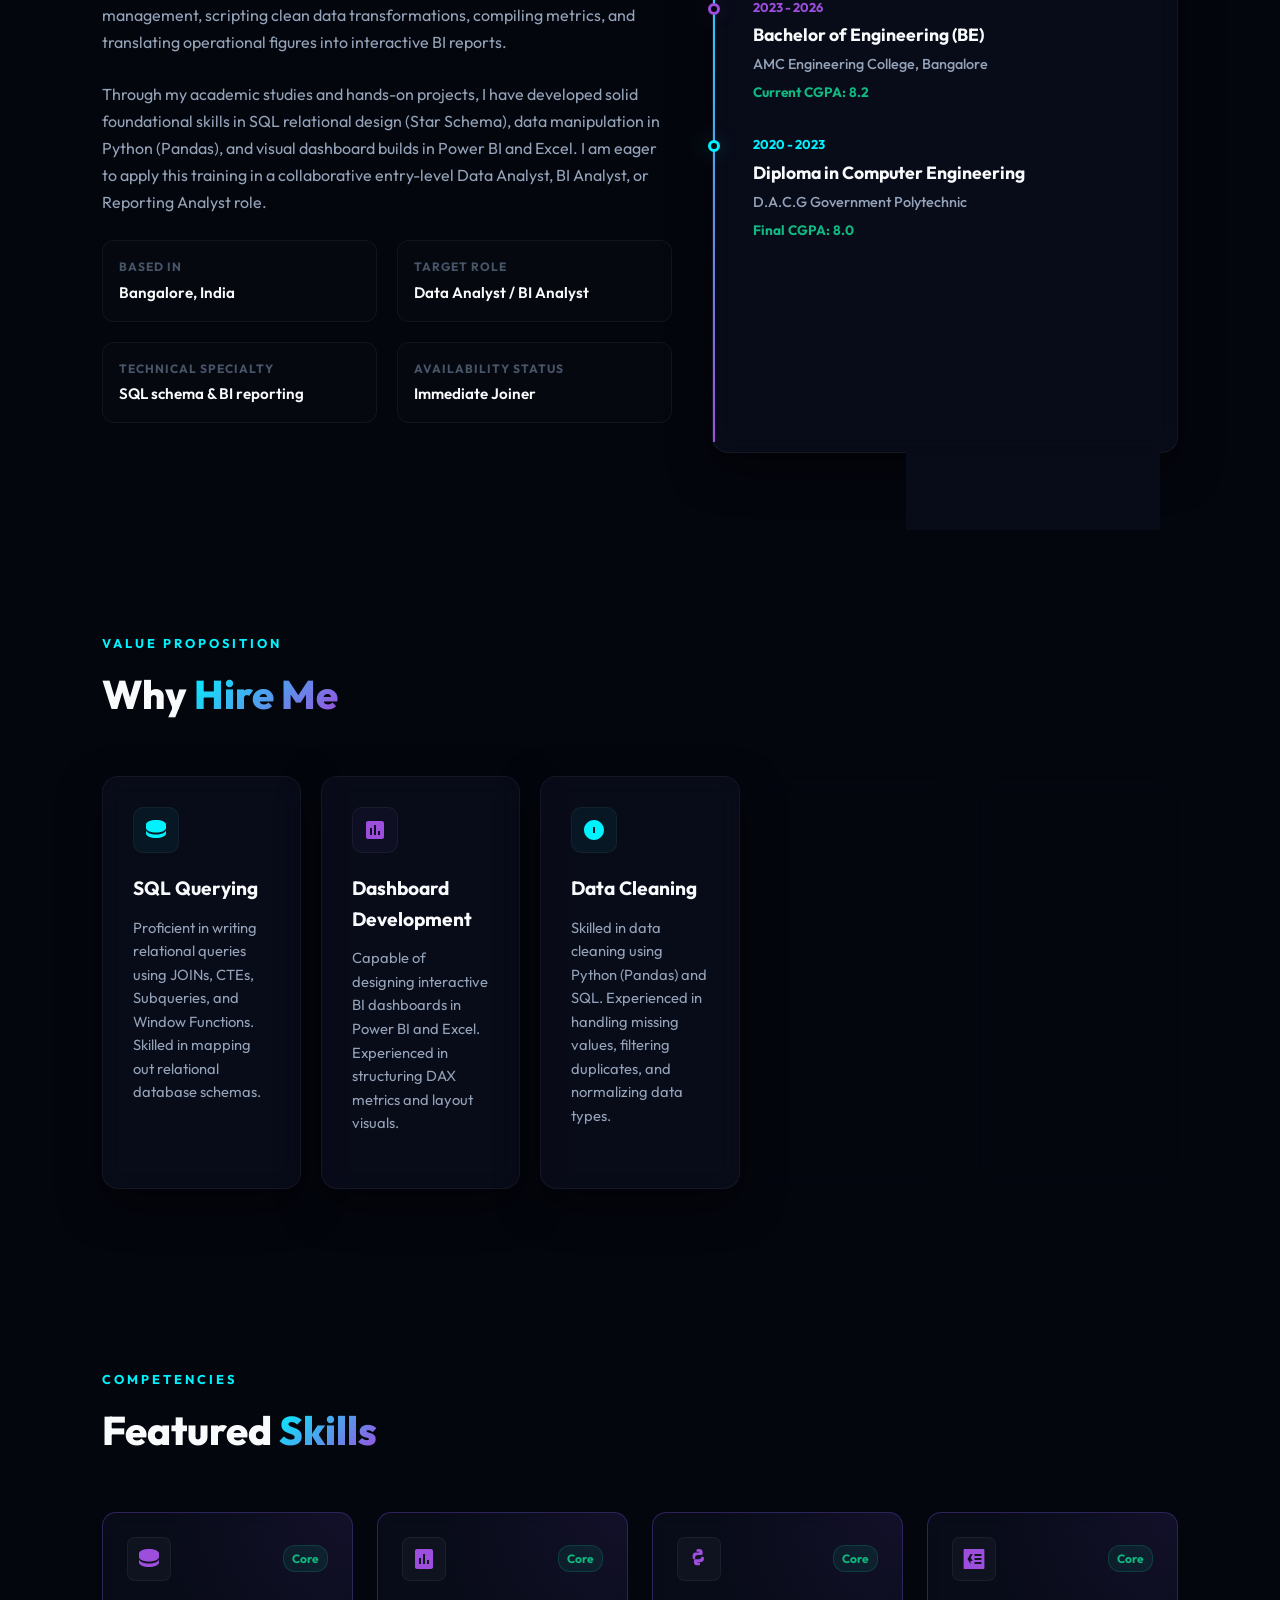
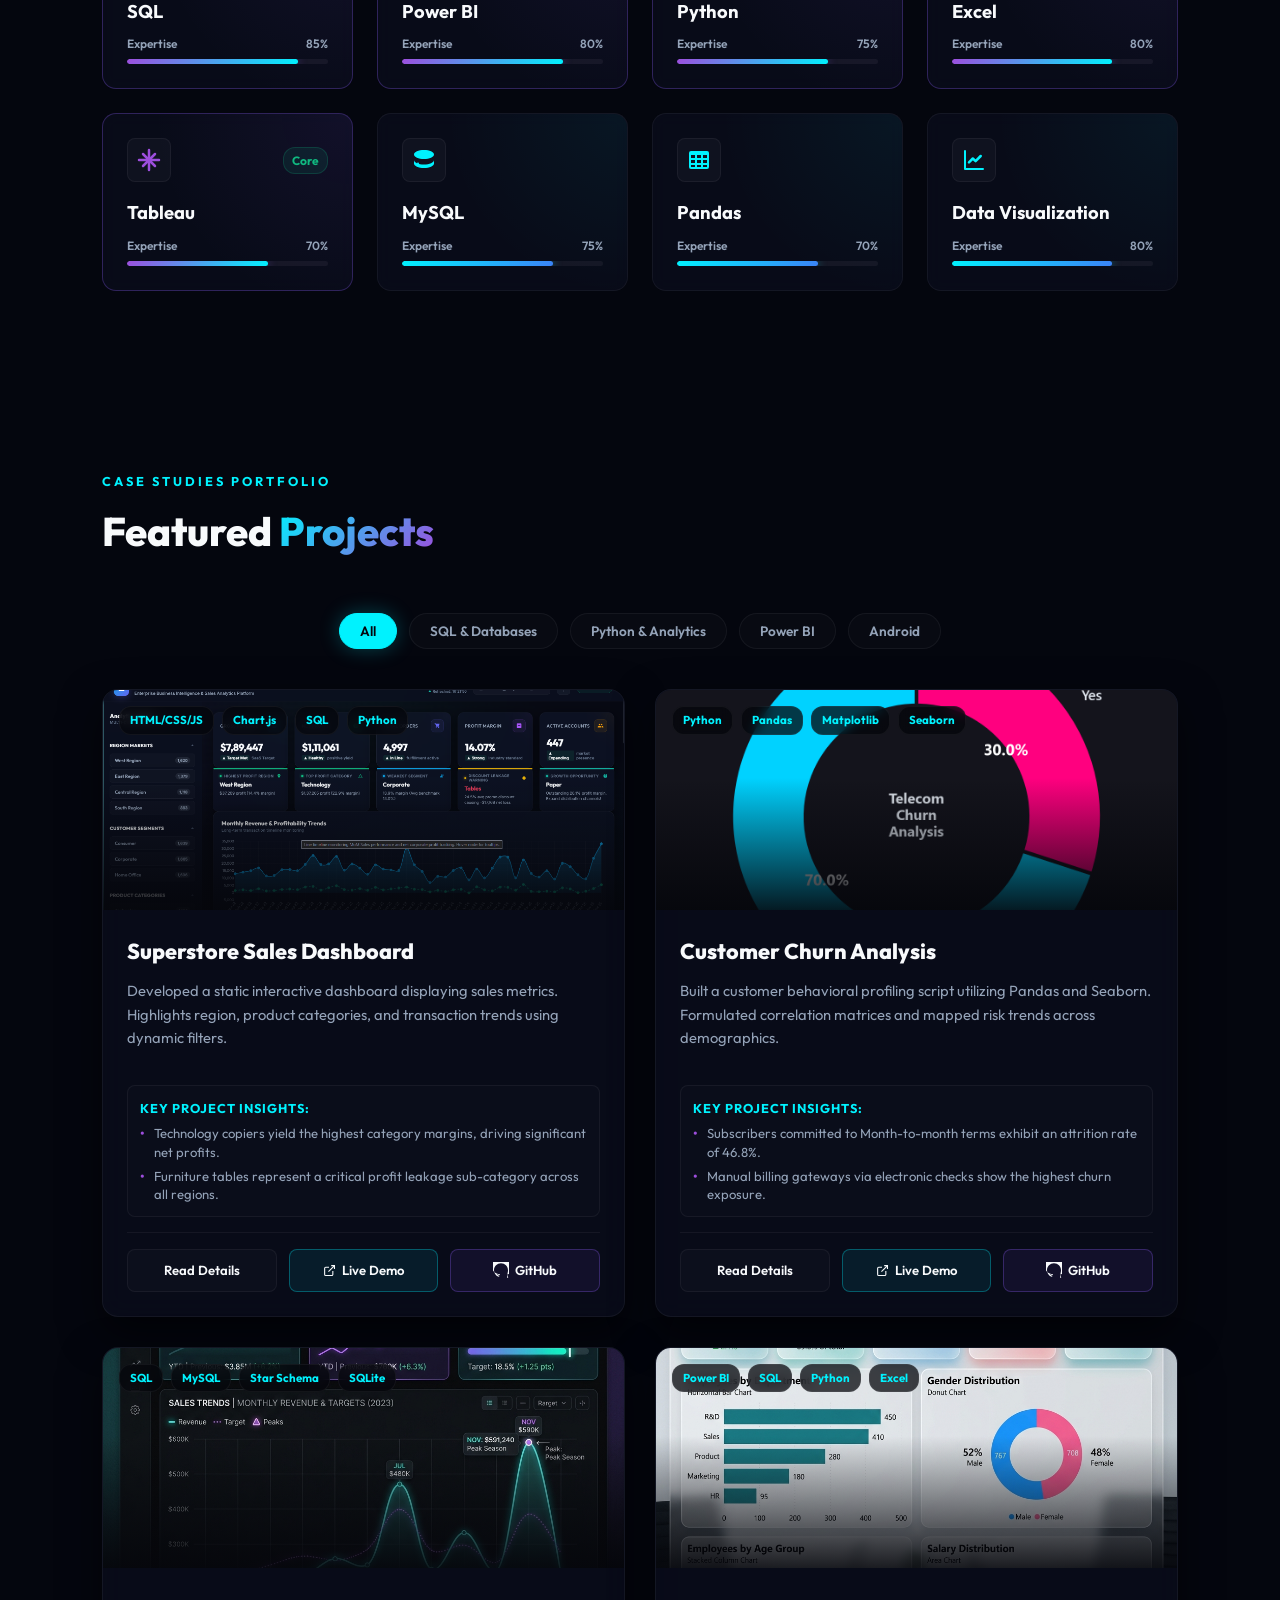
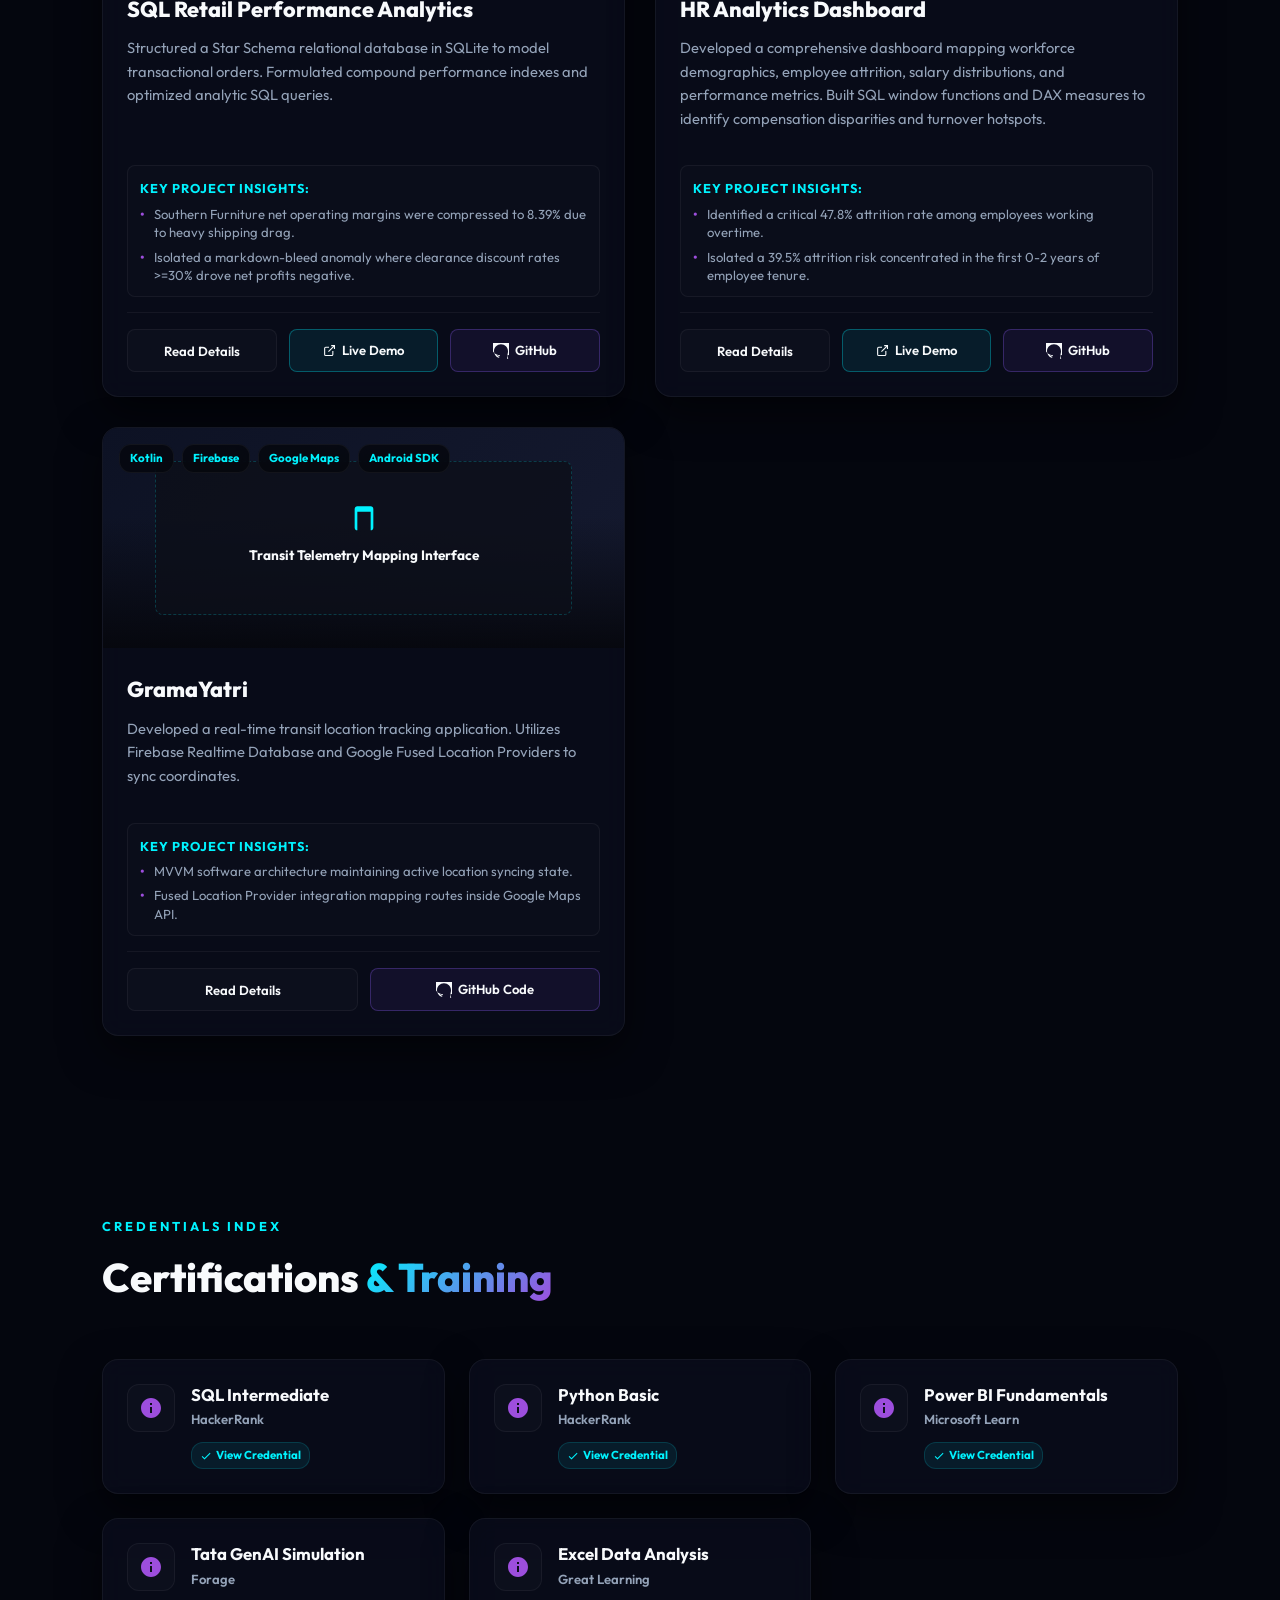
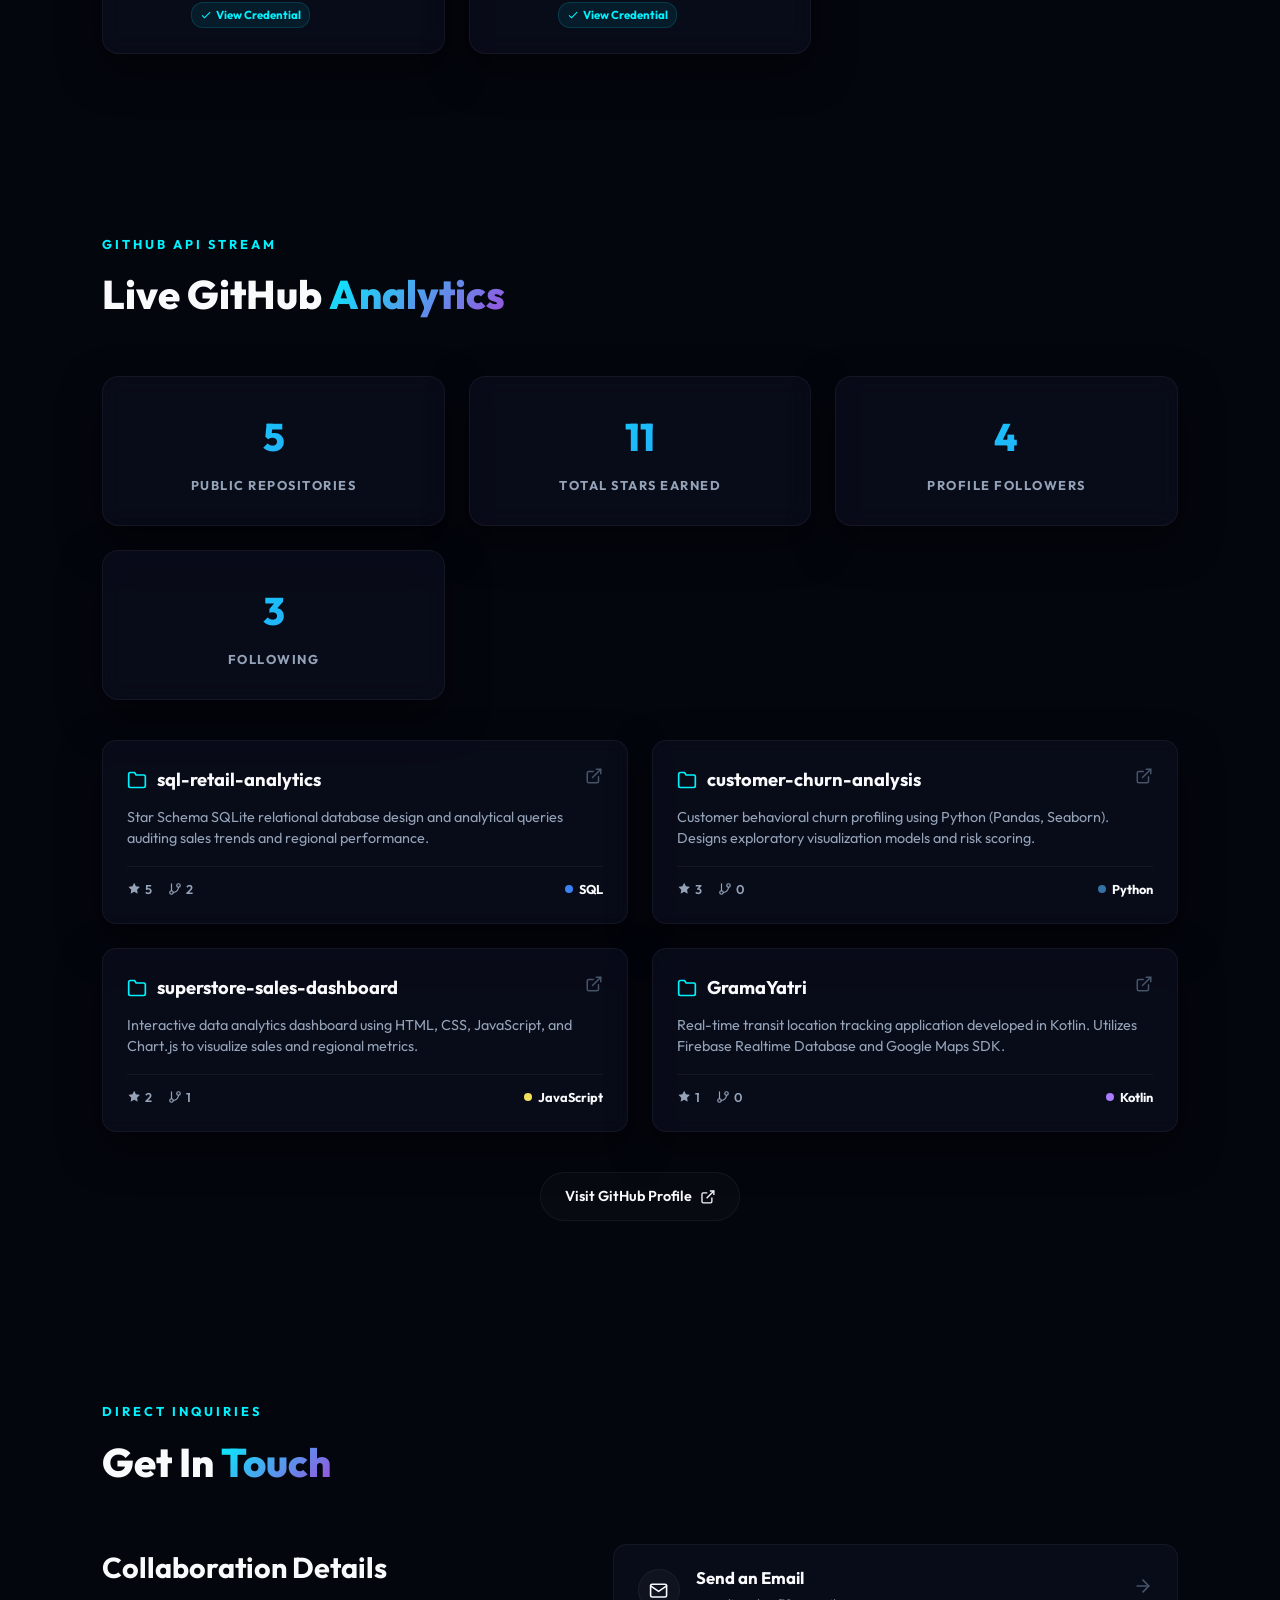
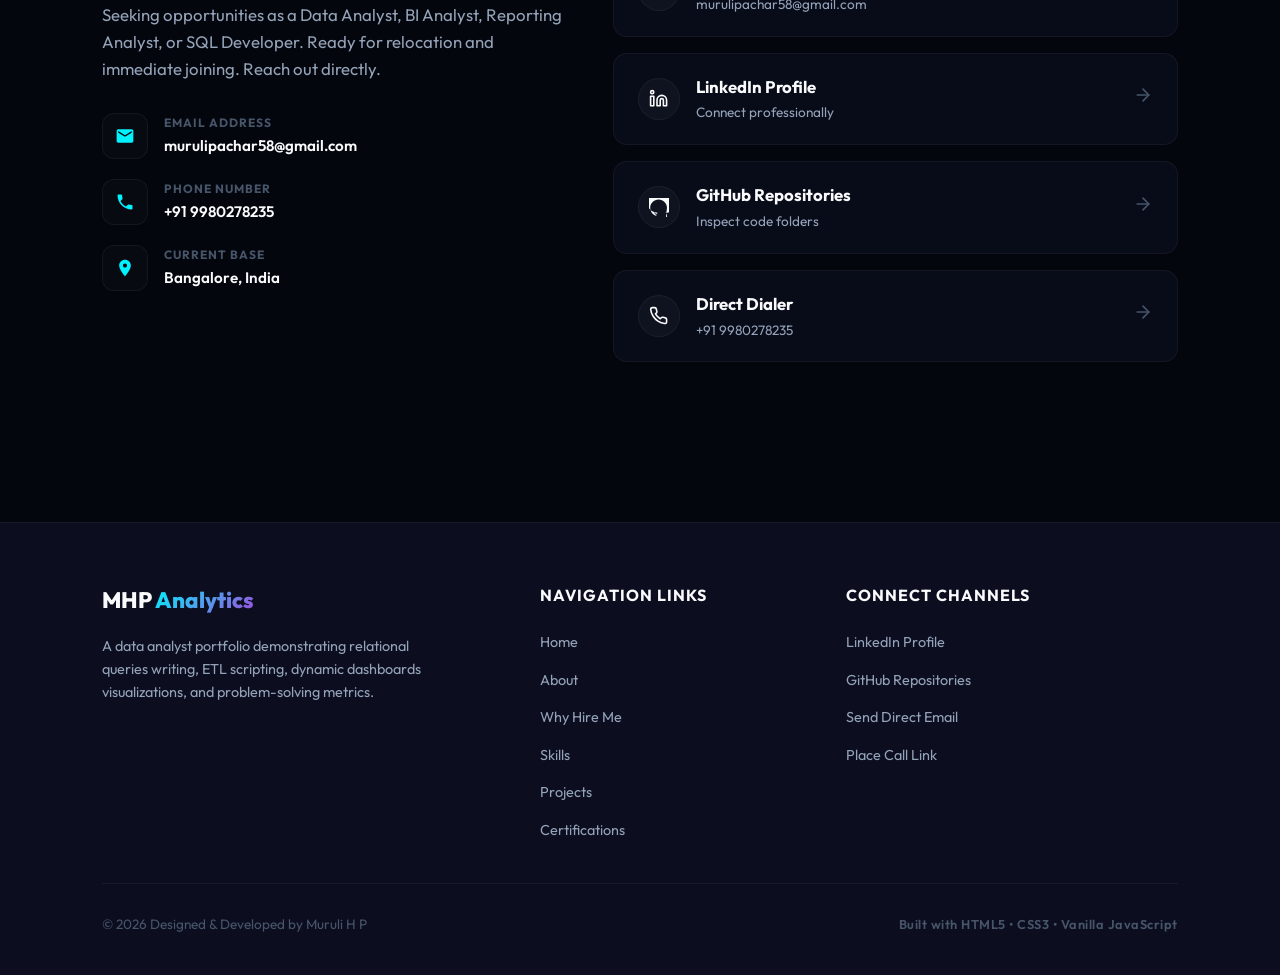
==== commit b5d6b7ca: "feat: add Dark/Light mode toggle switch next to the theme switcher with complete variable integratio" ====
--- a/index.html
+++ b/index.html
@@ -122,6 +122,13 @@
         </button>
         <span class="theme-switch-label sunset-label">Sunset</span>
       </div>
+      <div class="mode-switch-wrapper">
+        <span class="mode-switch-label dark-label">Dark</span>
+        <button id="mode-toggle" class="mode-switch-btn" aria-label="Toggle Brightness Mode">
+          <span class="mode-switch-thumb"></span>
+        </button>
+        <span class="mode-switch-label light-label">Light</span>
+      </div>
       <button class="nav-toggle" aria-label="Toggle Menu" aria-expanded="false">&#9776;</button>
     </nav>
   </header>
--- a/css/variables.css
+++ b/css/variables.css
@@ -1,5 +1,7 @@
 :root {
-  /* Obsidian Dark Theme Base (Neo-Teal & Amethyst Violet) */
+  /* ==========================================================================
+     CYBER TECHNICAL - DARK (DEFAULT THEME)
+     ========================================================================== */
   --bg-primary: #04060e;        /* Deep indigo-slate space backdrop */
   --bg-secondary: #0c0e20;      /* Midnight card background */
   --bg-tertiary: #12152d;       /* Header/footer background */
@@ -41,8 +43,45 @@
   --transition-bounce: all 0.5s cubic-bezier(0.175, 0.885, 0.32, 1.275);
 }
 
-:root[data-theme="sunset"] {
-  /* Sunset Velvet & Electric Violet Theme */
+:root[data-mode="light"], html[data-mode="light"] {
+  /* ==========================================================================
+     CYBER TECHNICAL - LIGHT
+     ========================================================================== */
+  --bg-primary: #f1f5f9;        /* Cool light grey-slate background */
+  --bg-secondary: #ffffff;      /* Pure white card backgrounds */
+  --bg-tertiary: #e2e8f0;       /* Header/footer background */
+  --bg-glass: rgba(255, 255, 255, 0.75); /* Highly visible light glass */
+  --bg-glass-active: rgba(255, 255, 255, 0.9);
+  
+  /* Borders and Contours */
+  --border-glass: rgba(15, 23, 42, 0.08);
+  --border-glass-hover: rgba(15, 23, 42, 0.16);
+  --border-glow: rgba(2, 132, 199, 0.15);
+  --border-glow-hover: rgba(2, 132, 199, 0.35);
+
+  /* Light Cybernetic Accents (Slightly darker for readable contrast) */
+  --accent-cyan: #0284c7;       /* Ocean Cyan-Blue */
+  --accent-cyan-rgb: 2, 132, 199;
+  --accent-blue: #2563eb;       /* Royal SQL Blue */
+  --accent-purple: #7c3aed;     /* Active Purple */
+  --accent-emerald: #059669;    /* Clean Emerald */
+  
+  /* Text Ramps */
+  --text-primary: #0f172a;      /* Dark slate text */
+  --text-secondary: #334155;    /* Medium slate text */
+  --text-muted: #64748b;        /* Light slate subtext */
+
+  /* Shadows and Glowing Effects */
+  --glow-cyan: 0 0 15px rgba(2, 132, 199, 0.15);
+  --glow-purple: 0 0 15px rgba(124, 58, 237, 0.15);
+  --glass-shadow: 0 16px 40px 0 rgba(15, 23, 42, 0.06);
+  --card-shadow: 0 8px 30px rgba(15, 23, 42, 0.04);
+}
+
+:root[data-theme="sunset"], html[data-theme="sunset"] {
+  /* ==========================================================================
+     SUNSET VELVET - DARK
+     ========================================================================== */
   --bg-primary: #070314;        /* Deep violet-plum backdrop */
   --bg-secondary: #140b29;      /* Deep velvet card background */
   --bg-tertiary: #1f0f3a;       /* Dark plum header/footer */
@@ -64,7 +103,49 @@
   --accent-gradient: linear-gradient(135deg, var(--accent-cyan) 0%, var(--accent-purple) 100%);
   --accent-gradient-blue: linear-gradient(135deg, var(--accent-cyan) 0%, var(--accent-blue) 100%);
 
+  /* Text Ramps */
+  --text-primary: #f8fafc;
+  --text-secondary: #94a3b8;
+  --text-muted: #475569;
+
   /* Shadows and Glowing Effects */
   --glow-cyan: 0 0 20px rgba(255, 51, 102, 0.25);
   --glow-purple: 0 0 20px rgba(112, 0, 255, 0.2);
+  --glass-shadow: 0 16px 40px 0 rgba(0, 0, 0, 0.5);
+  --card-shadow: 0 8px 30px rgba(0, 0, 0, 0.3);
 }
+
+:root[data-theme="sunset"][data-mode="light"], html[data-theme="sunset"][data-mode="light"] {
+  /* ==========================================================================
+     SUNSET VELVET - LIGHT
+     ========================================================================== */
+  --bg-primary: #faf8f5;        /* Warm light almond background */
+  --bg-secondary: #ffffff;      /* Pure white card backgrounds */
+  --bg-tertiary: #f4ece1;       /* Warm light grey-sand */
+  --bg-glass: rgba(255, 255, 255, 0.75);
+  --bg-glass-active: rgba(255, 255, 255, 0.9);
+  
+  /* Borders and Contours */
+  --border-glass: rgba(68, 64, 60, 0.08);
+  --border-glass-hover: rgba(68, 64, 60, 0.16);
+  --border-glow: rgba(219, 39, 119, 0.15);
+  --border-glow-hover: rgba(219, 39, 119, 0.35);
+
+  /* Sunset Light Accents (High contrast) */
+  --accent-cyan: #db2777;       /* Dark Sunset Pink */
+  --accent-cyan-rgb: 219, 39, 119;
+  --accent-blue: #dc2626;       /* Strong Coral Red */
+  --accent-purple: #6d28d9;     /* Deep Royal Violet */
+  --accent-emerald: #d97706;    /* Amber Orange */
+
+  /* Text Ramps */
+  --text-primary: #1c1917;      /* Warm stone-900 */
+  --text-secondary: #44403c;    /* Warm stone-700 */
+  --text-muted: #78716c;        /* Warm stone-500 */
+
+  /* Shadows and Glowing Effects */
+  --glow-cyan: 0 0 15px rgba(219, 39, 119, 0.15);
+  --glow-purple: 0 0 15px rgba(109, 40, 217, 0.15);
+  --glass-shadow: 0 16px 40px 0 rgba(68, 64, 60, 0.06);
+  --card-shadow: 0 8px 30px rgba(68, 64, 60, 0.04);
+}
--- a/css/style.css
+++ b/css/style.css
@@ -2550,8 +2550,95 @@
   }
   .theme-switch-wrapper {
     margin-left: auto; /* Push it to the right on mobile next to the toggle button */
+    margin-right: 8px;
+    z-index: 1010;
+  }
+  .mode-switch-label {
+    display: none; /* Hide 'Dark' and 'Light' labels on mobile */
+  }
+  .mode-switch-wrapper {
     margin-right: 12px;
     z-index: 1010;
   }
 }
 
+/* Premium Mode Toggle Switch styling */
+.mode-switch-wrapper {
+  display: flex;
+  align-items: center;
+  gap: 8px;
+  margin-left: 16px;
+}
+
+.mode-switch-label {
+  font-size: 0.75rem;
+  font-weight: 600;
+  text-transform: uppercase;
+  letter-spacing: 1px;
+  user-select: none;
+  transition: var(--transition-fast);
+}
+
+.mode-switch-label.dark-label {
+  color: var(--accent-cyan);
+  text-shadow: var(--glow-cyan);
+}
+
+.mode-switch-label.light-label {
+  color: var(--text-muted);
+}
+
+/* Light active label styles */
+:root[data-mode="light"] .mode-switch-label.dark-label,
+html[data-mode="light"] .mode-switch-label.dark-label {
+  color: var(--text-muted);
+  text-shadow: none;
+}
+
+:root[data-mode="light"] .mode-switch-label.light-label,
+html[data-mode="light"] .mode-switch-label.light-label {
+  color: var(--accent-cyan);
+  text-shadow: var(--glow-cyan);
+}
+
+.mode-switch-btn {
+  position: relative;
+  width: 46px;
+  height: 24px;
+  border-radius: 12px;
+  background: rgba(255, 255, 255, 0.05);
+  border: 1px solid var(--border-glass);
+  cursor: pointer;
+  padding: 0;
+  outline: none;
+  transition: var(--transition-fast);
+}
+
+.mode-switch-btn:hover {
+  border-color: var(--accent-cyan);
+  box-shadow: var(--glow-cyan);
+}
+
+.mode-switch-thumb {
+  position: absolute;
+  top: 2px;
+  left: 2px;
+  width: 18px;
+  height: 18px;
+  border-radius: 50%;
+  background: var(--accent-gradient);
+  transition: var(--transition-smooth);
+  box-shadow: 0 0 8px rgba(var(--accent-cyan-rgb), 0.5);
+}
+
+/* Light active sliding state */
+:root[data-mode="light"] .mode-switch-thumb,
+html[data-mode="light"] .mode-switch-thumb {
+  left: calc(100% - 20px);
+}
+
+/* Global container transition overrides for organic theme morphing */
+body, header, .navbar, .glass-card, .why-hire-card, .project-card, .cert-card, footer, .modal-content, .theme-switch-label, .mode-switch-label, .theme-switch-btn, .mode-switch-btn {
+  transition: background 0.4s ease, background-color 0.4s ease, border-color 0.4s ease, color 0.4s ease, box-shadow 0.4s ease, text-shadow 0.4s ease;
+}
+
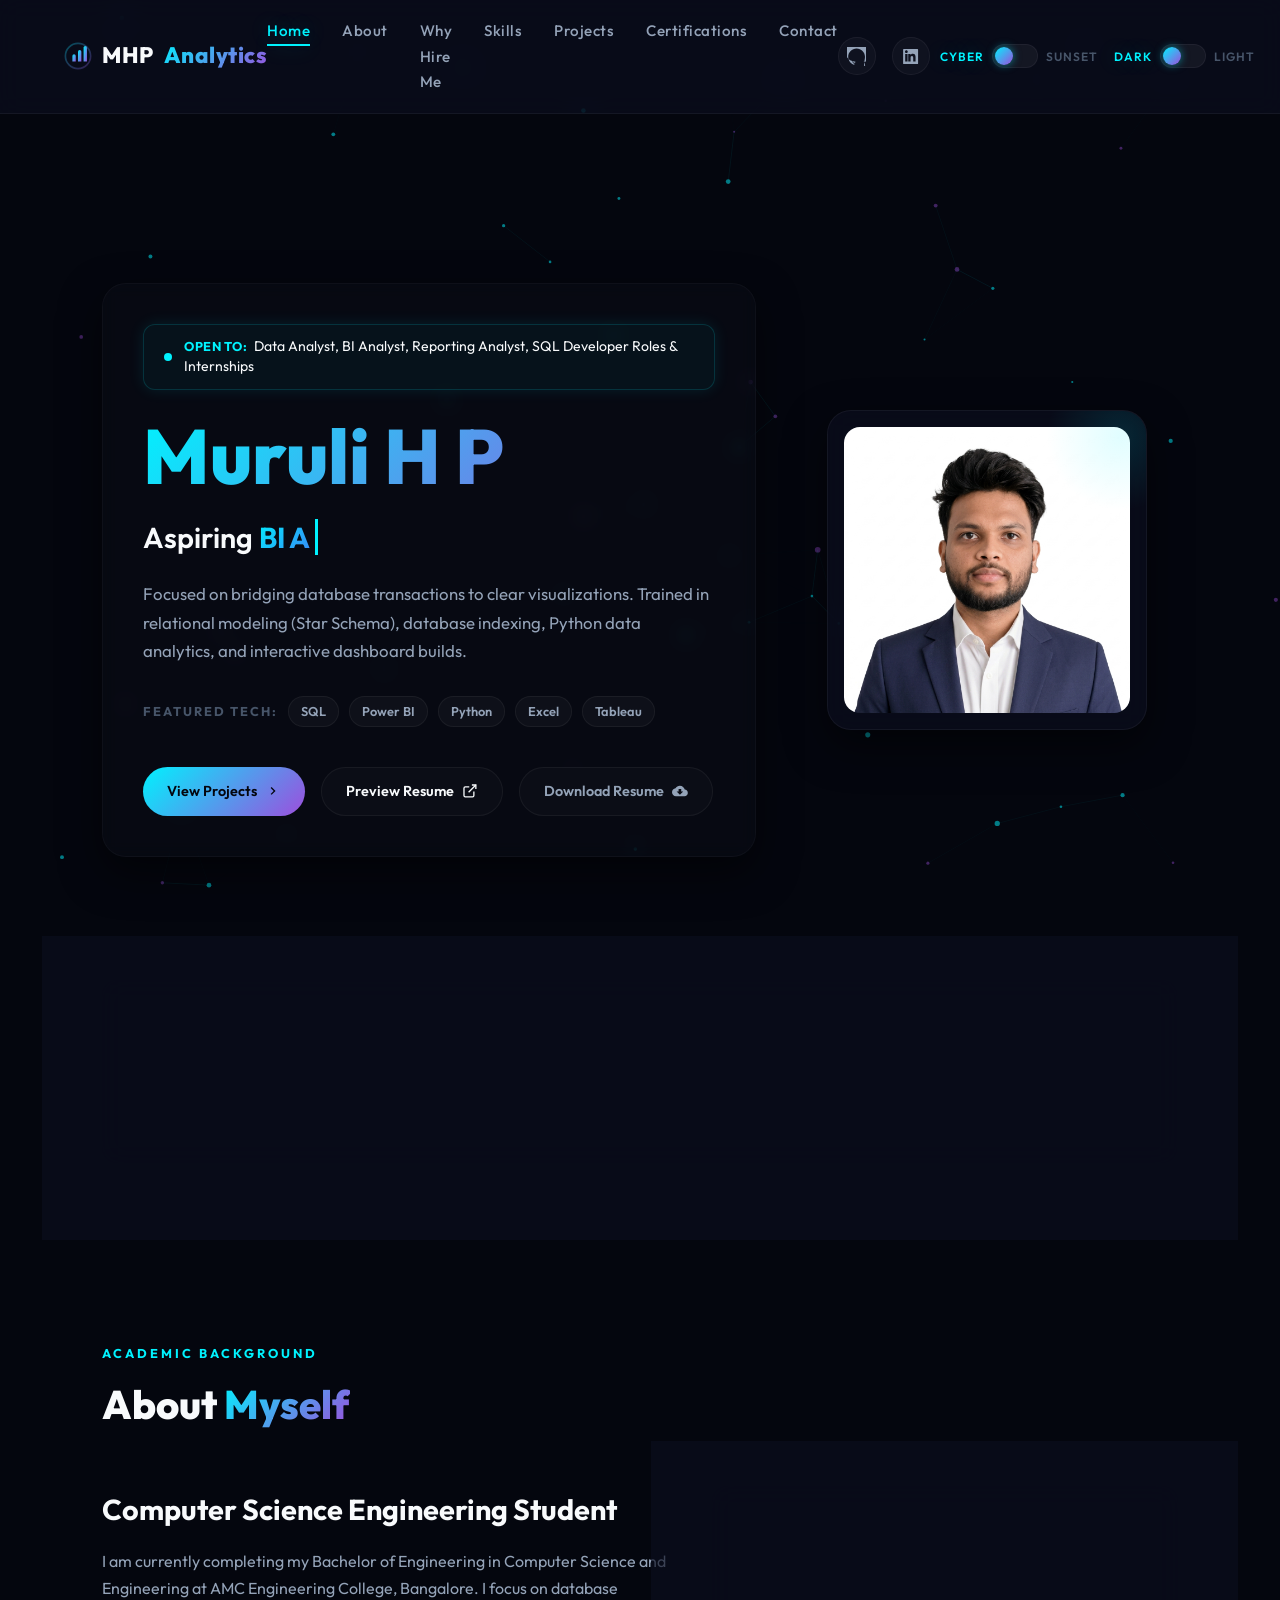
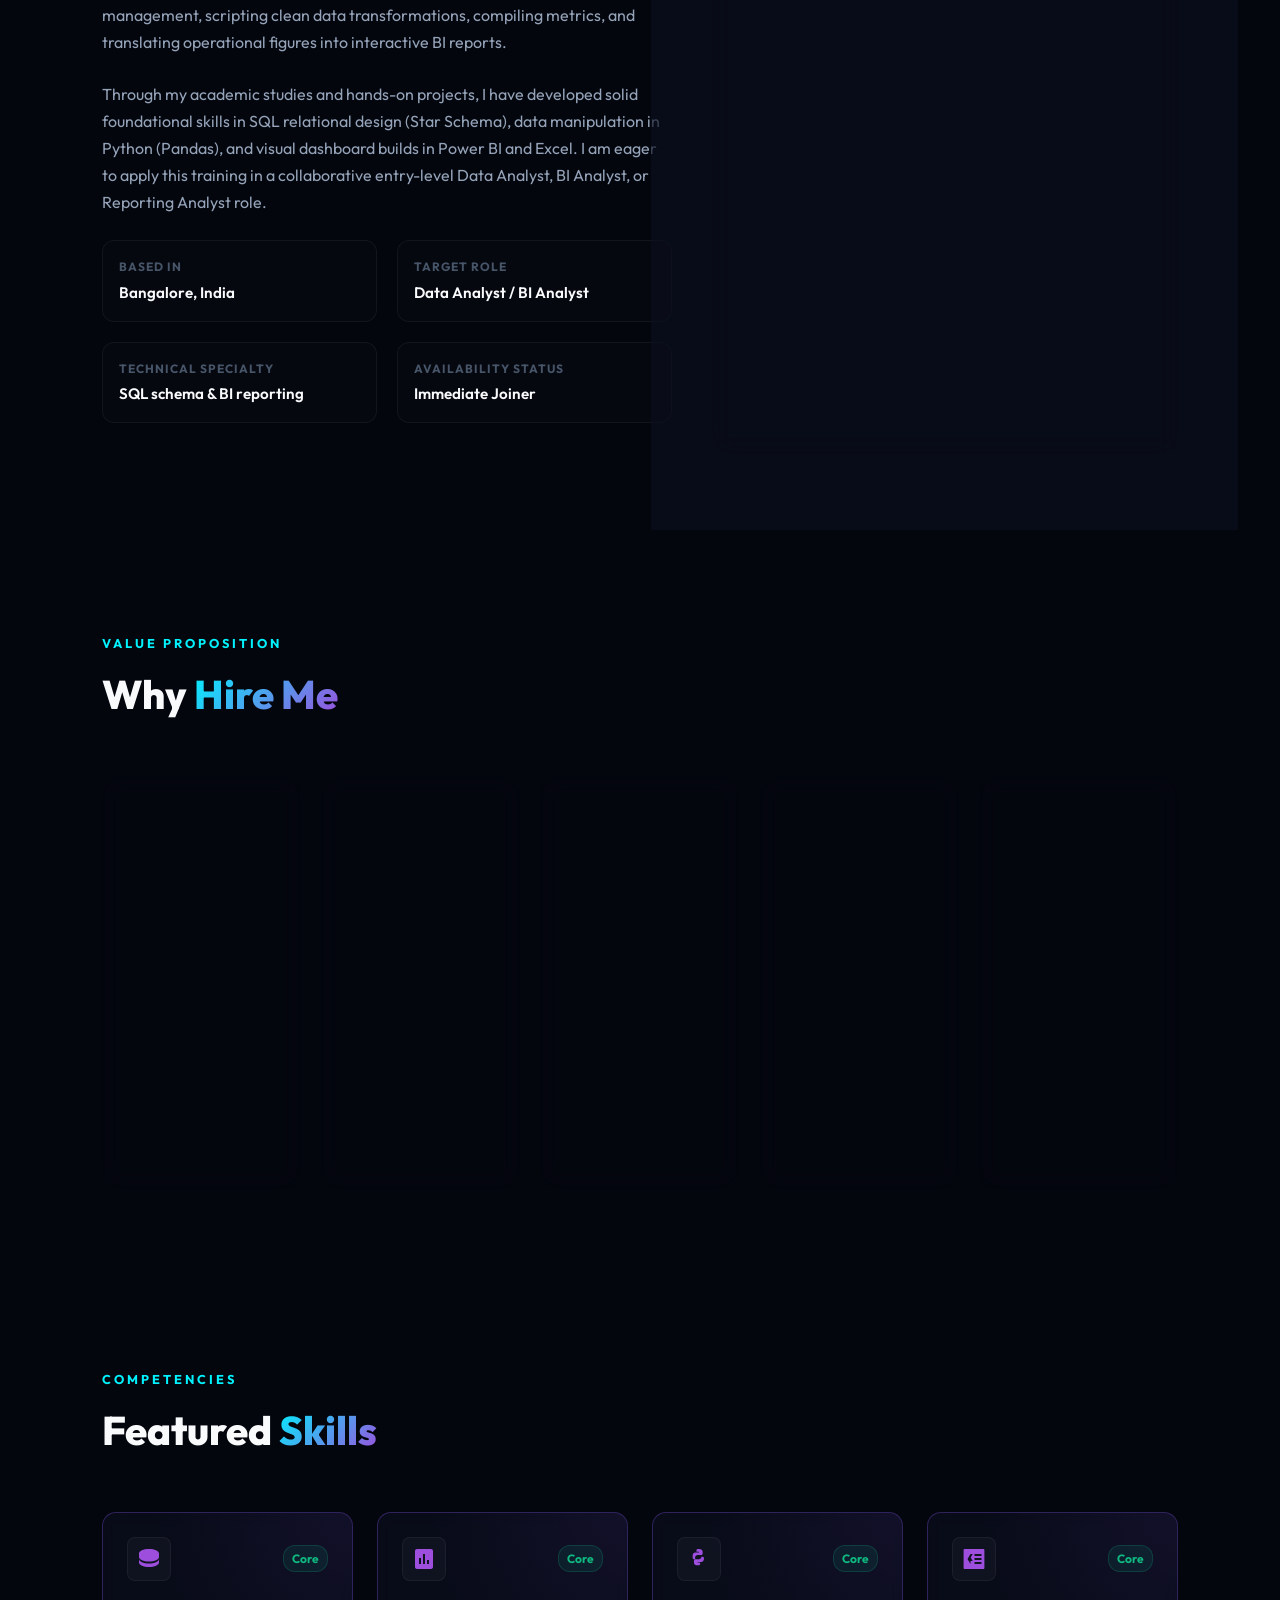
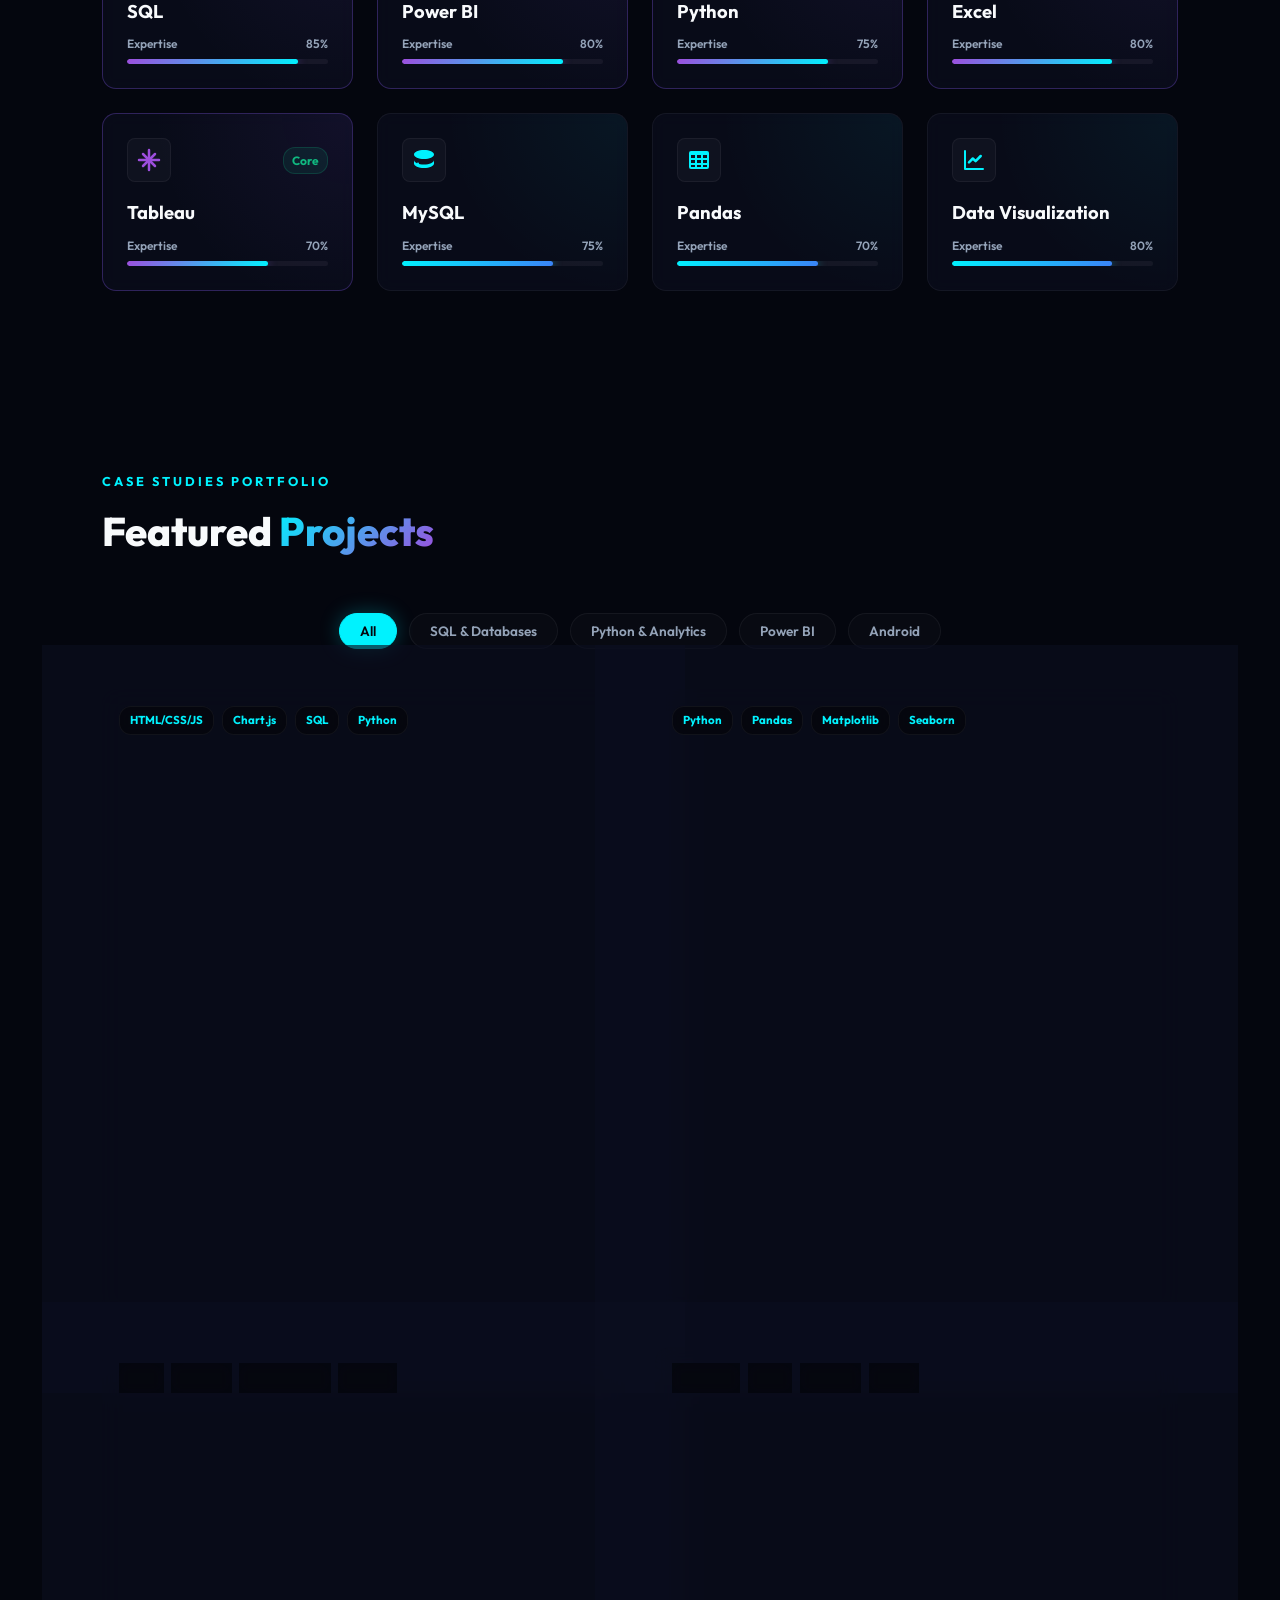
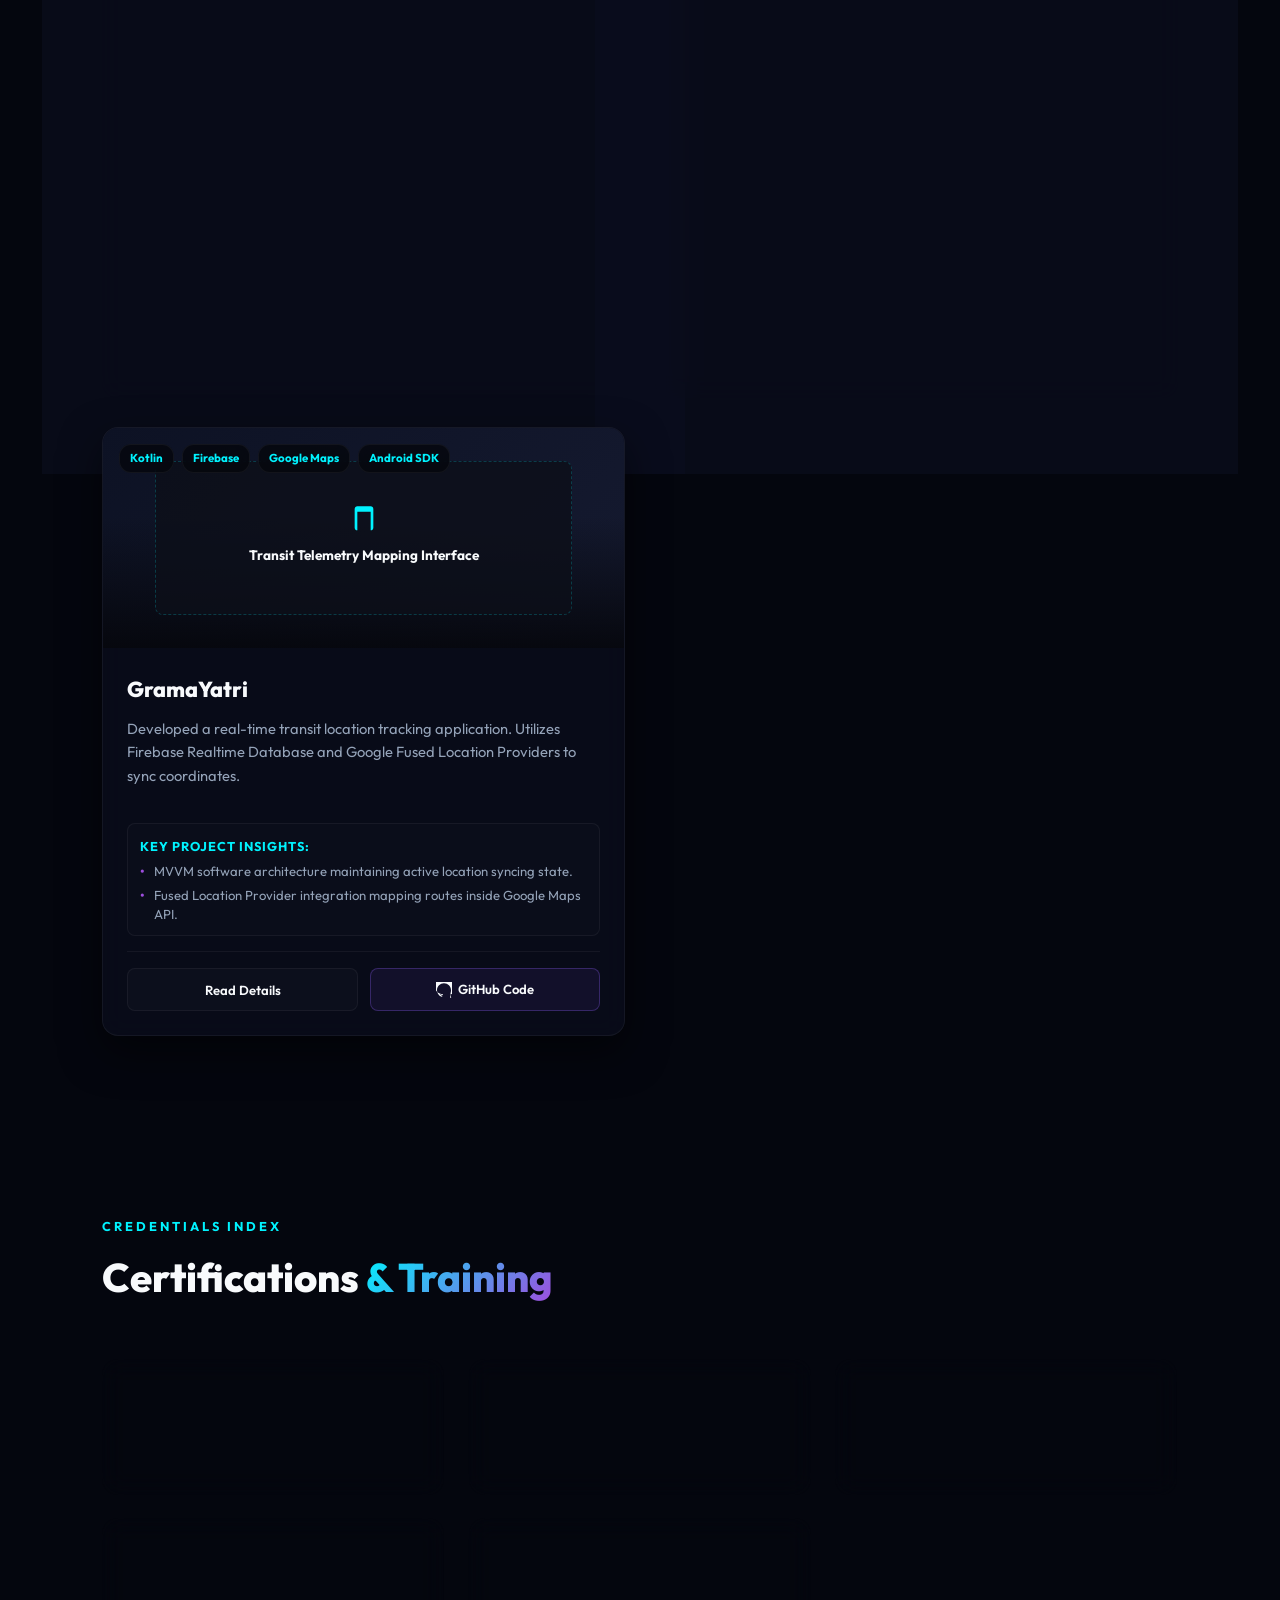
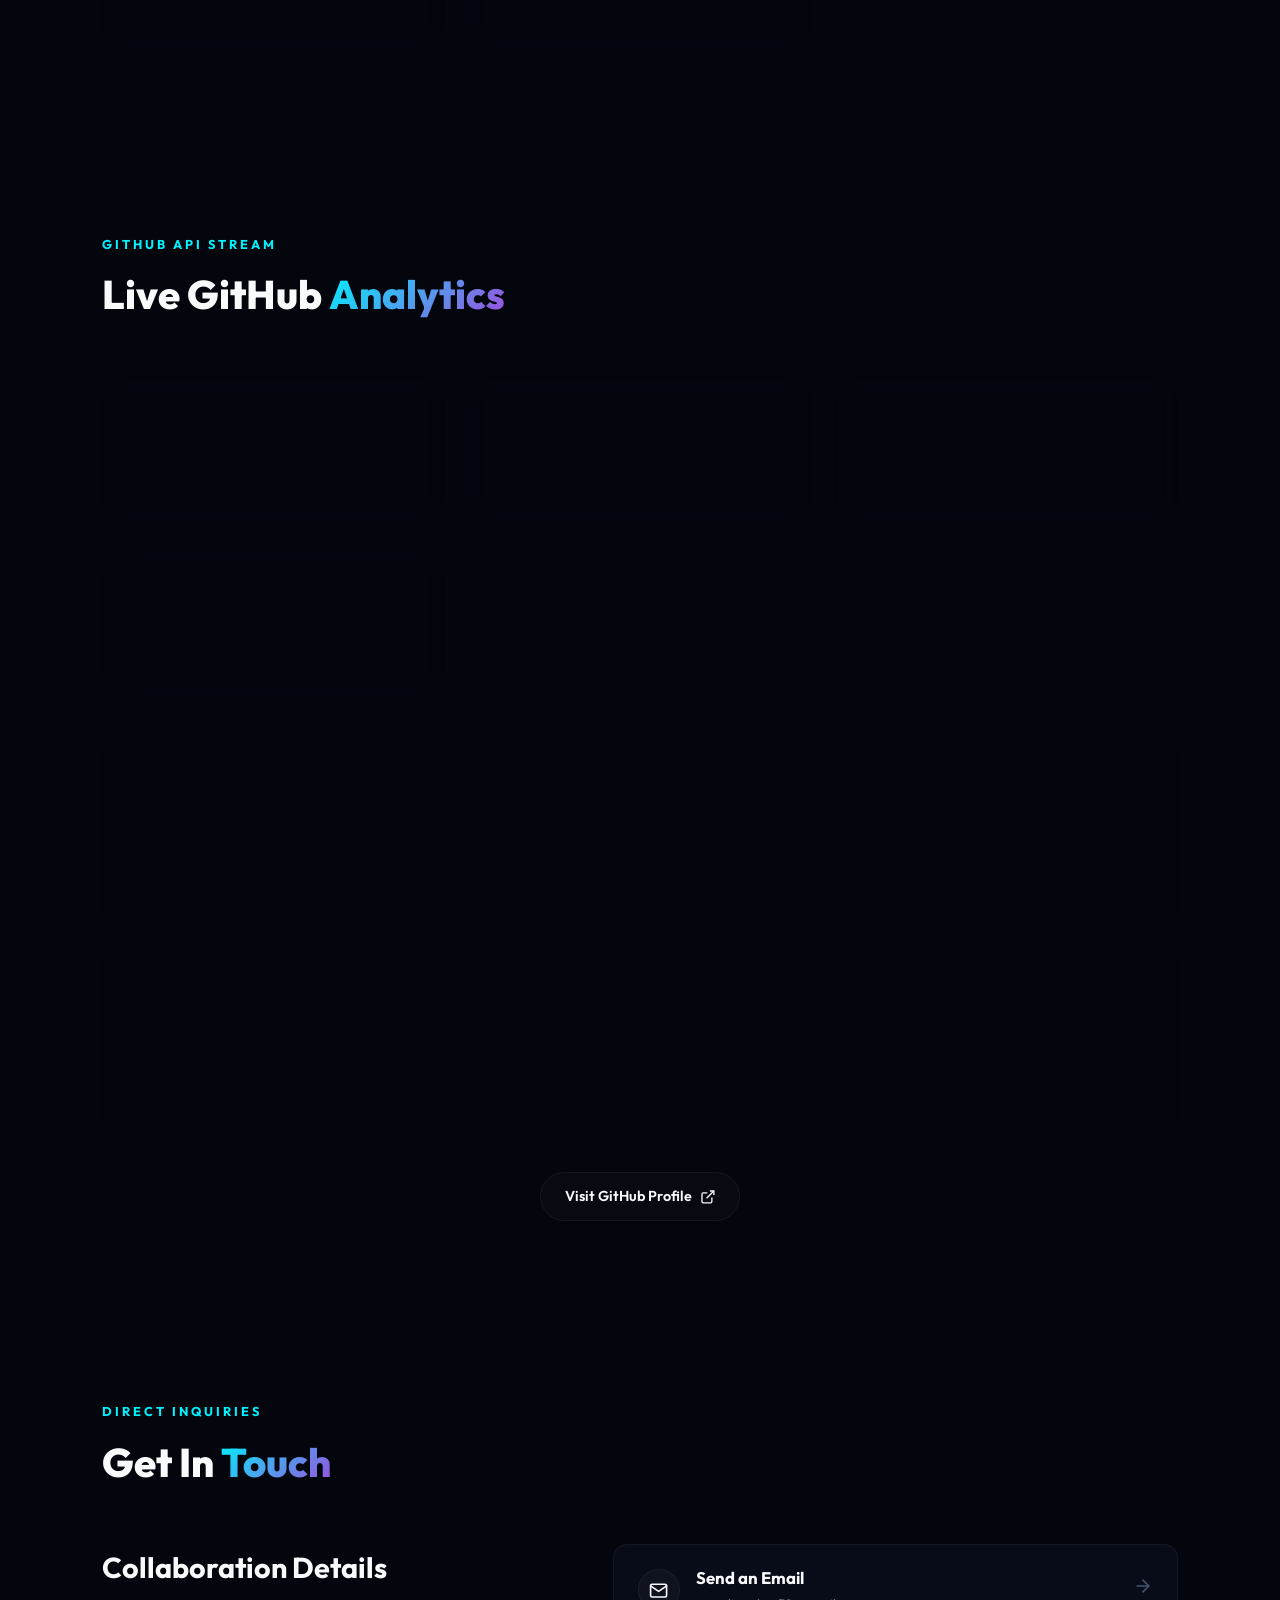
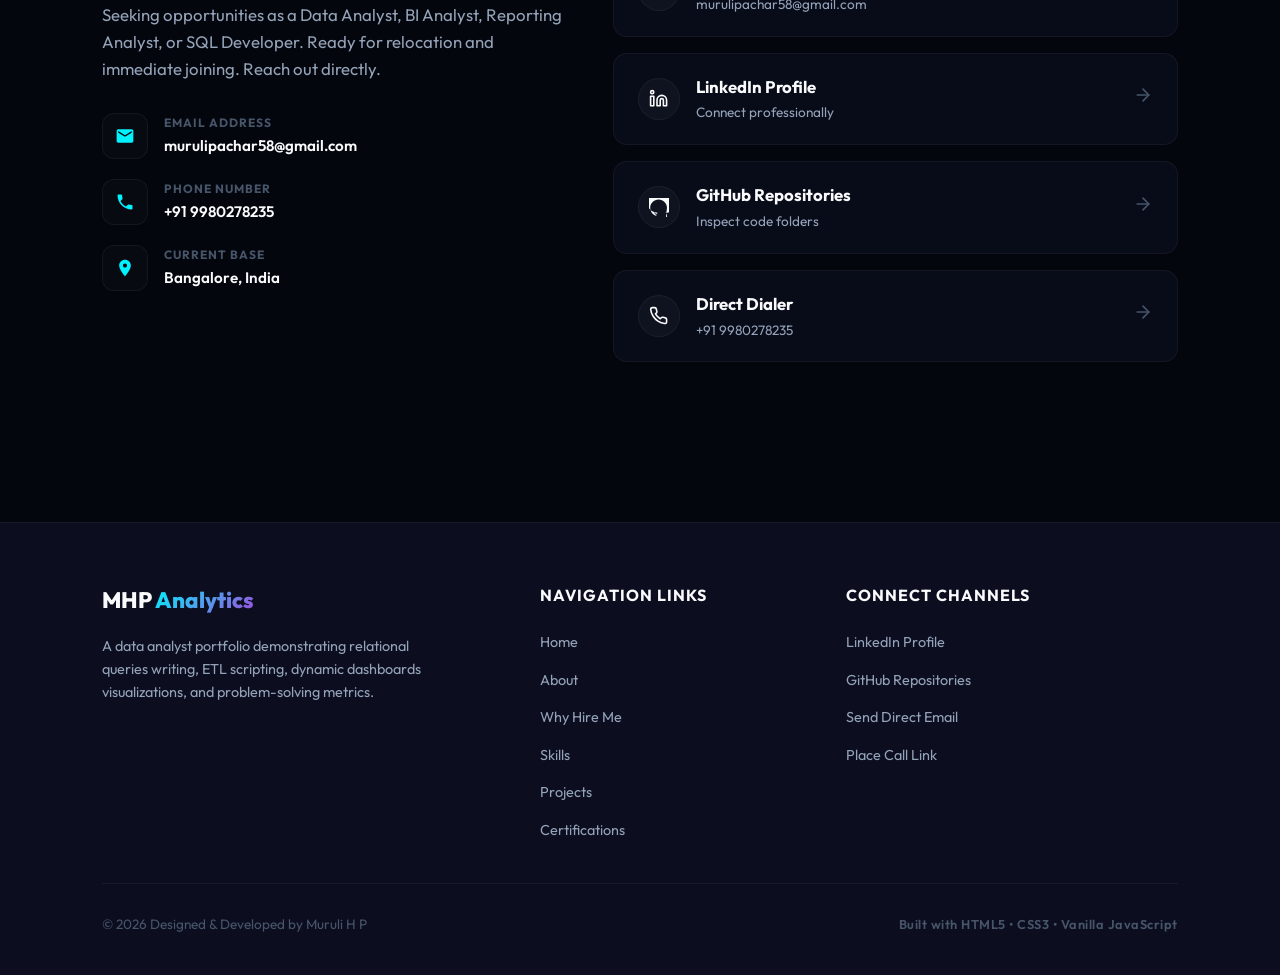
==== commit 0af0d93b: "fix: apply version cache-busting to force stylesheet and controller refresh" ====
--- a/index.html
+++ b/index.html
@@ -29,8 +29,8 @@
   <link rel="icon" type="image/svg+xml" href="assets/favicon.svg">
 
   <!-- Stylesheets -->
-  <link rel="stylesheet" href="css/variables.css">
-  <link rel="stylesheet" href="css/style.css">
+  <link rel="stylesheet" href="css/variables.css?v=2.0.0">
+  <link rel="stylesheet" href="css/style.css?v=2.0.0">
 
   <!-- Structured Data JSON-LD Schema for SEO -->
   <script type="application/ld+json">
@@ -1158,7 +1158,7 @@
   </footer>
 
   <!-- Scripts -->
-  <script src="js/particles.js"></script>
-  <script src="js/main.js"></script>
+  <script src="js/particles.js?v=2.0.0"></script>
+  <script src="js/main.js?v=2.0.0"></script>
 </body>
 </html>
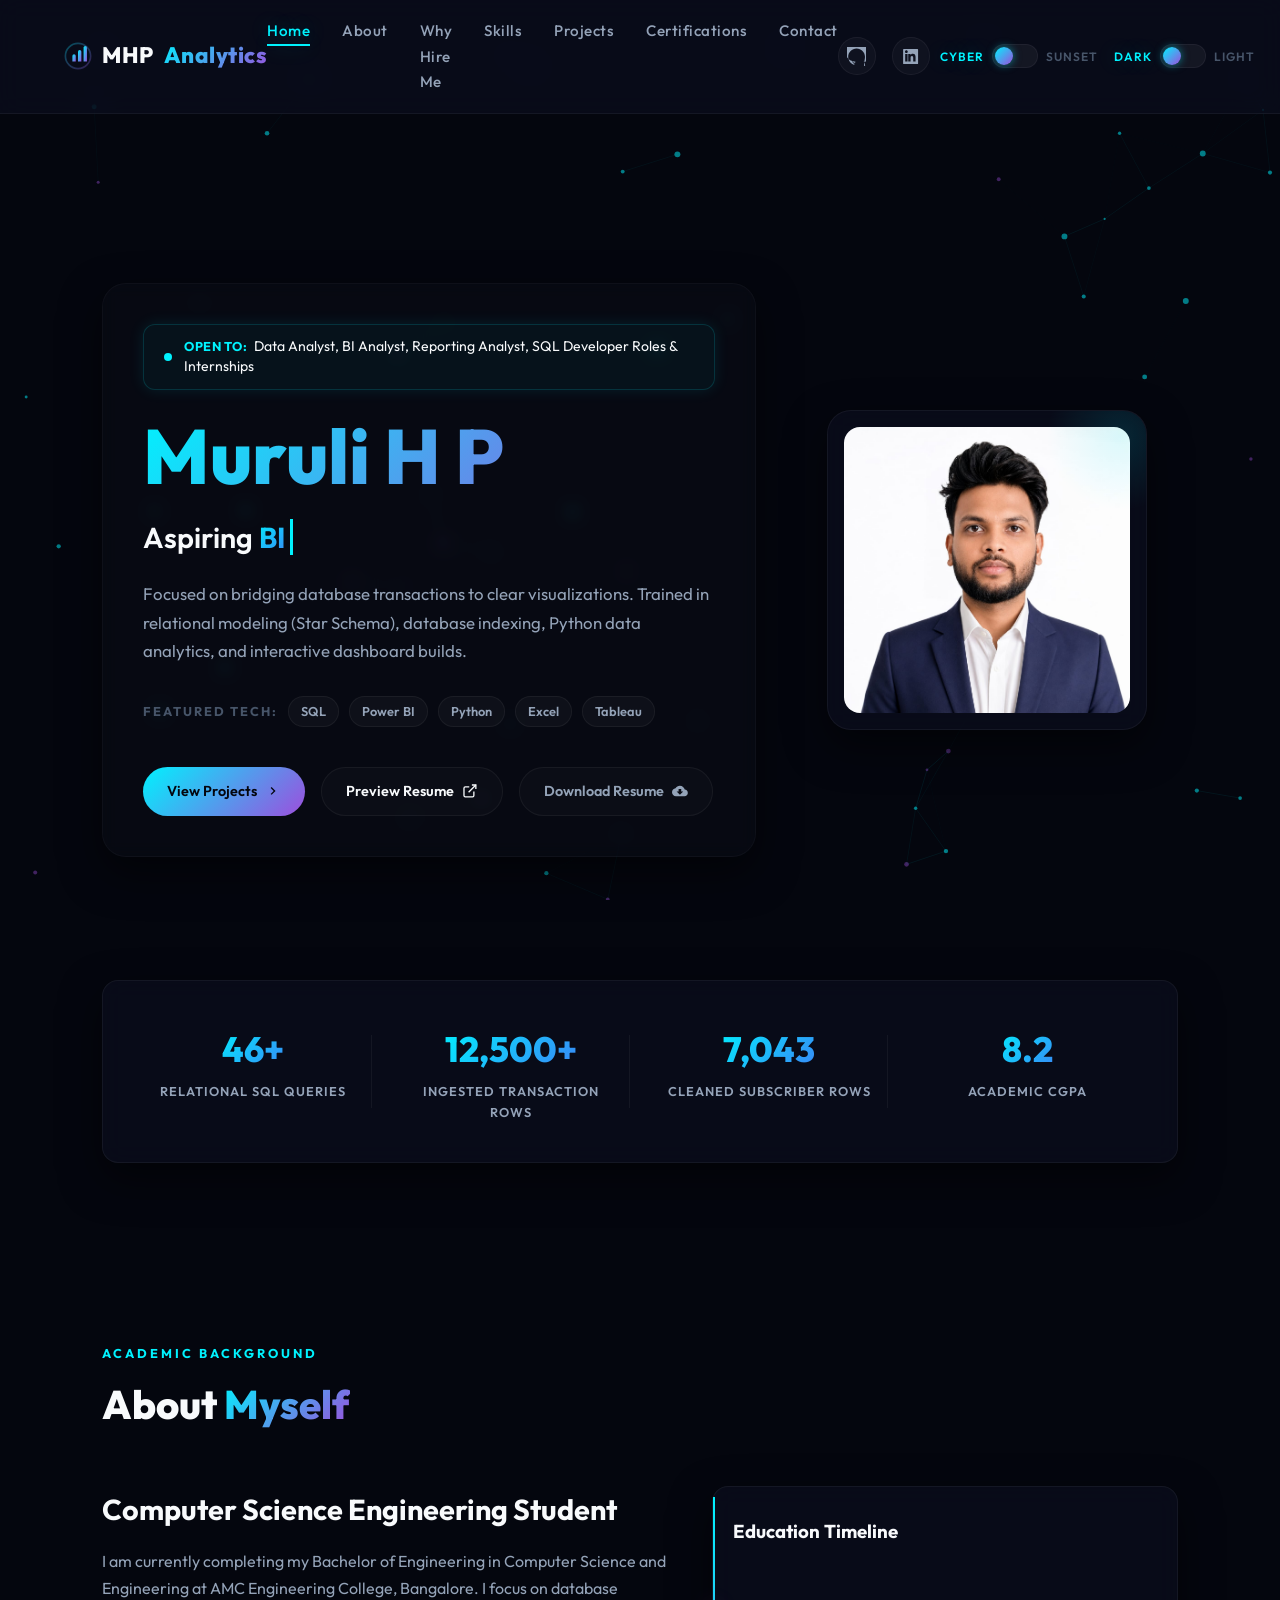
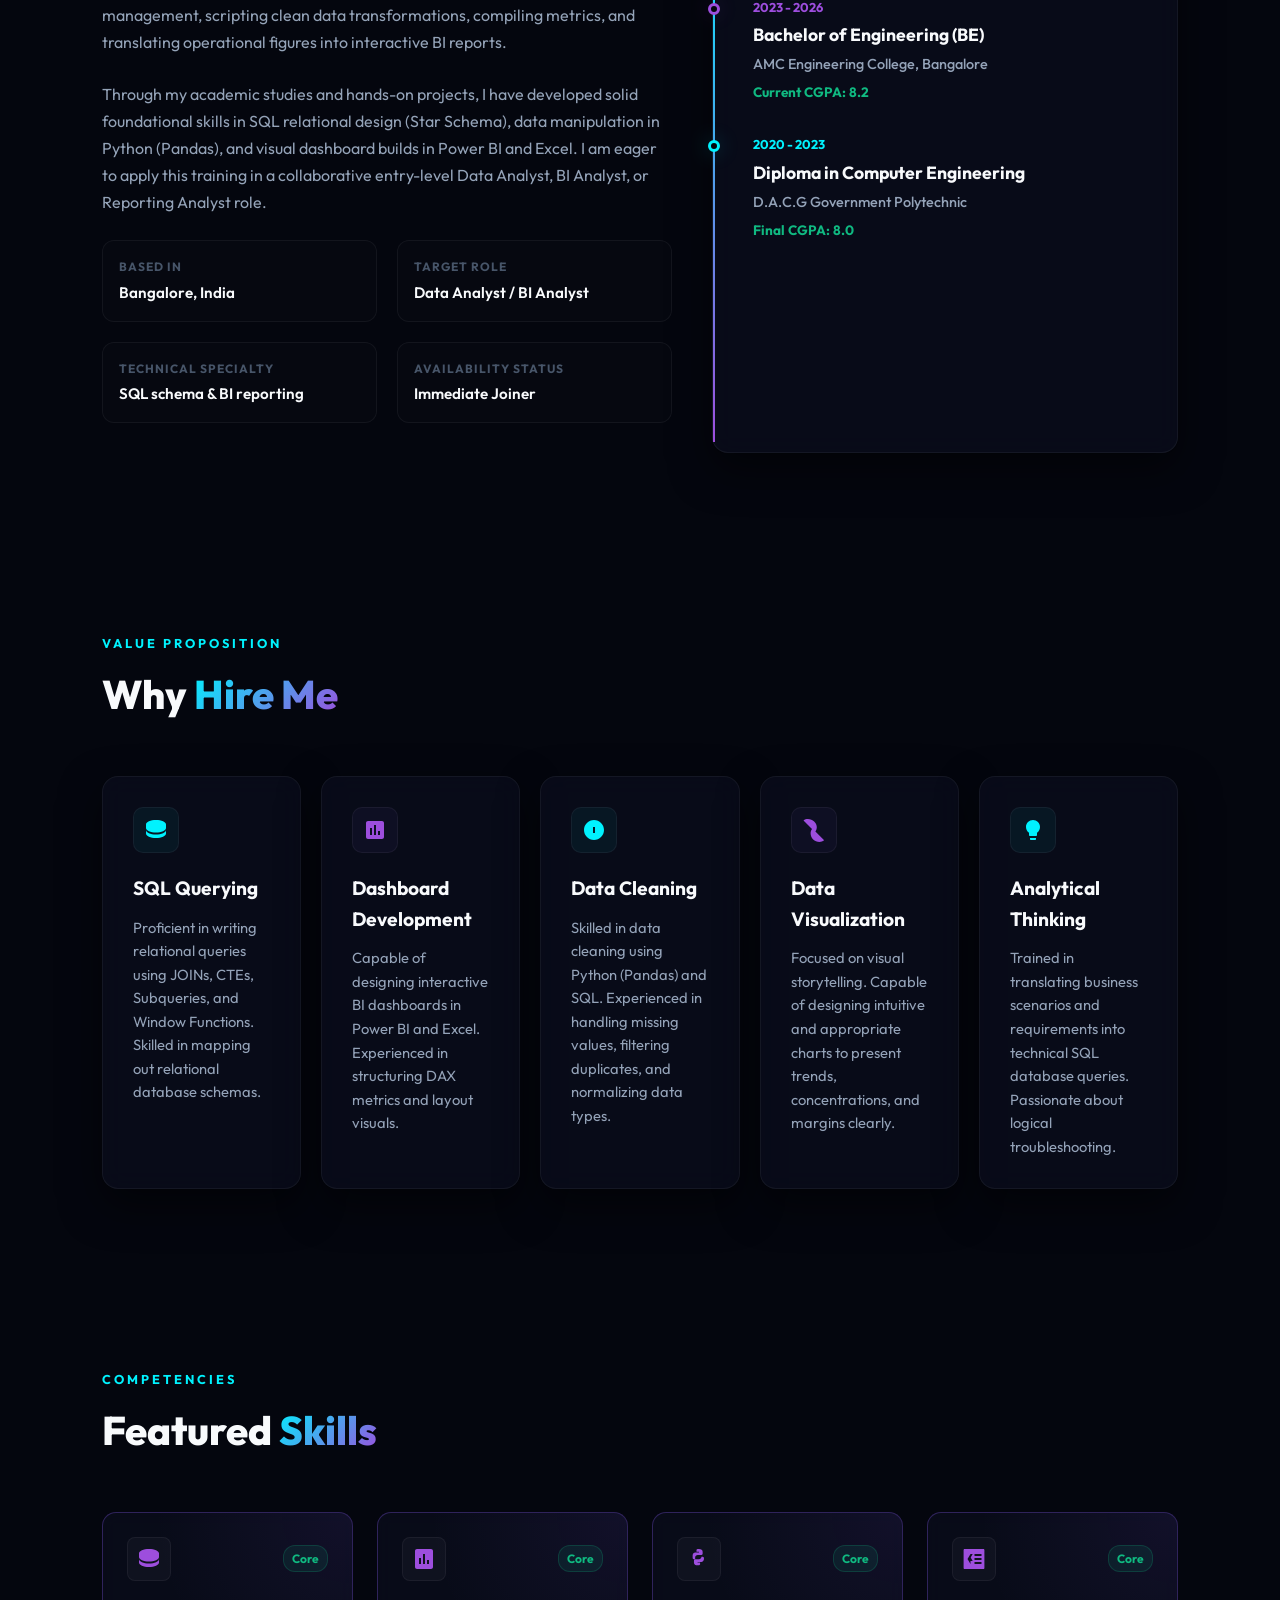
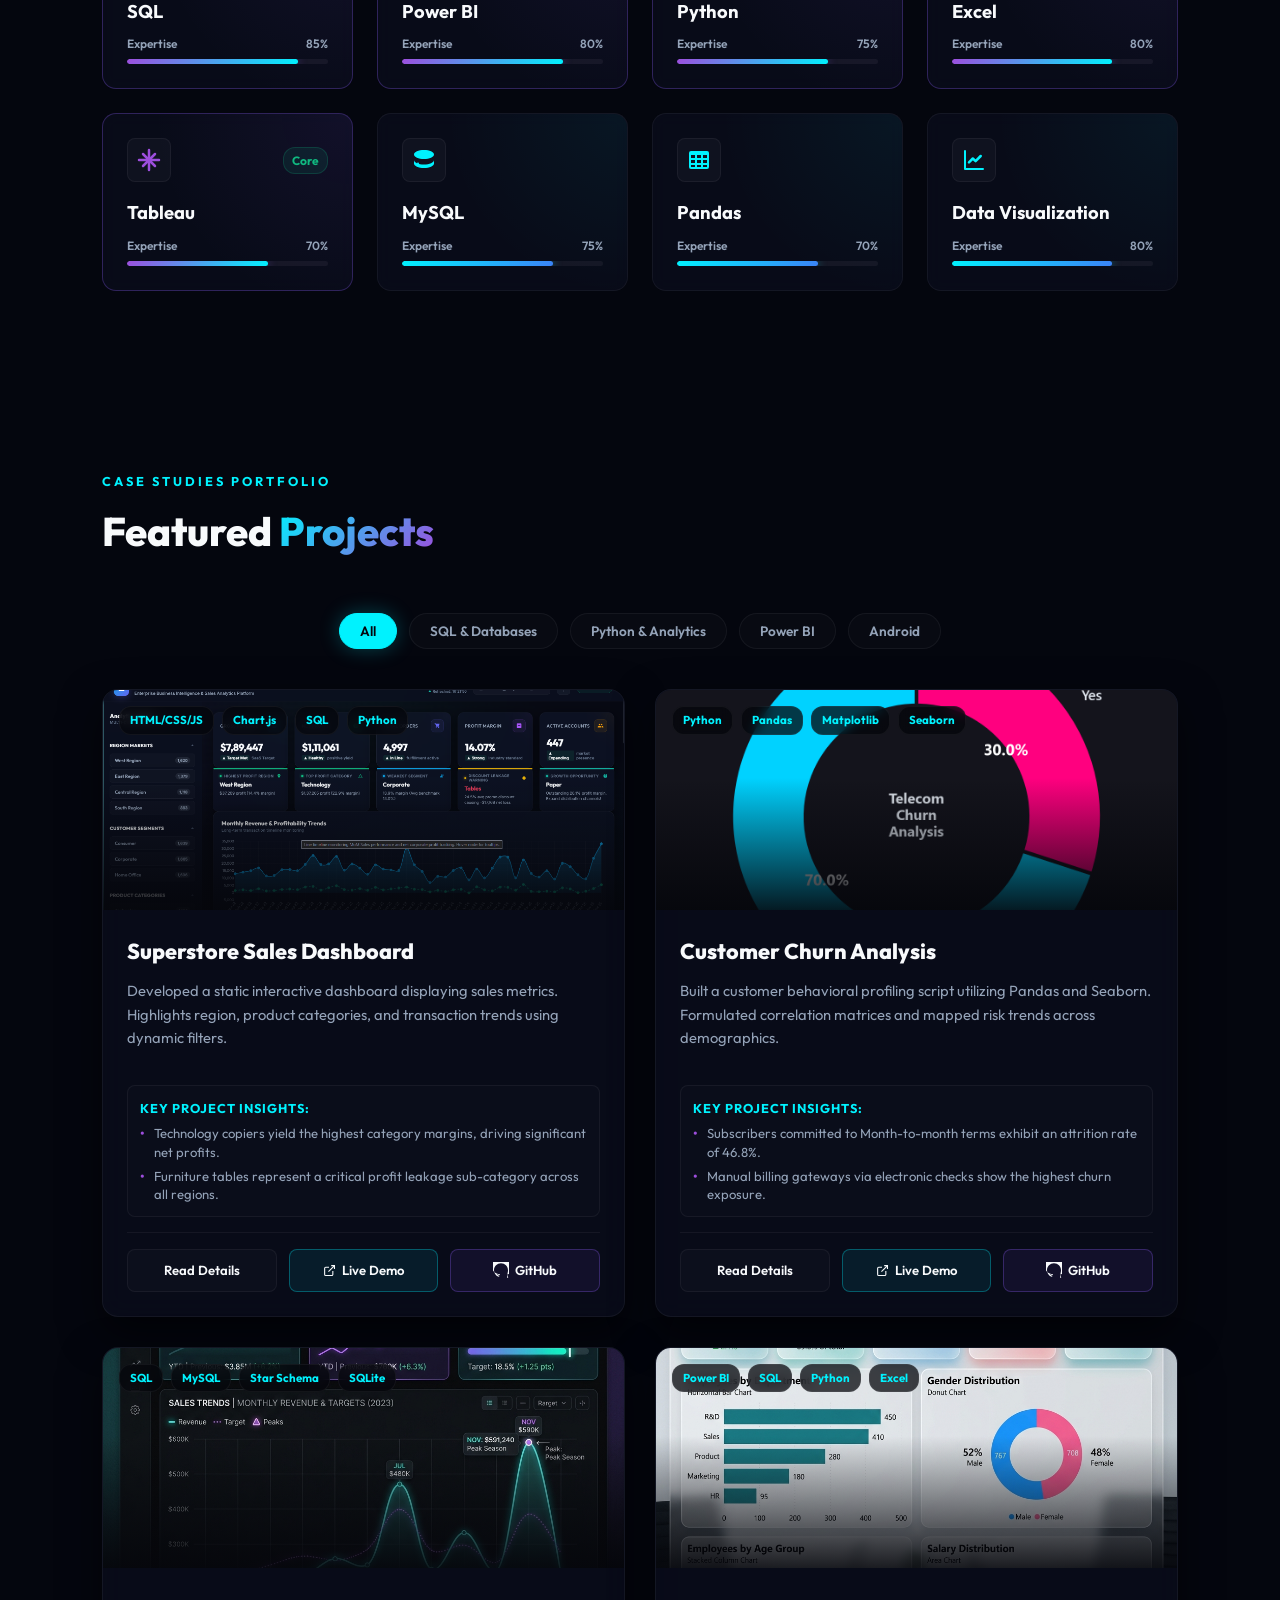
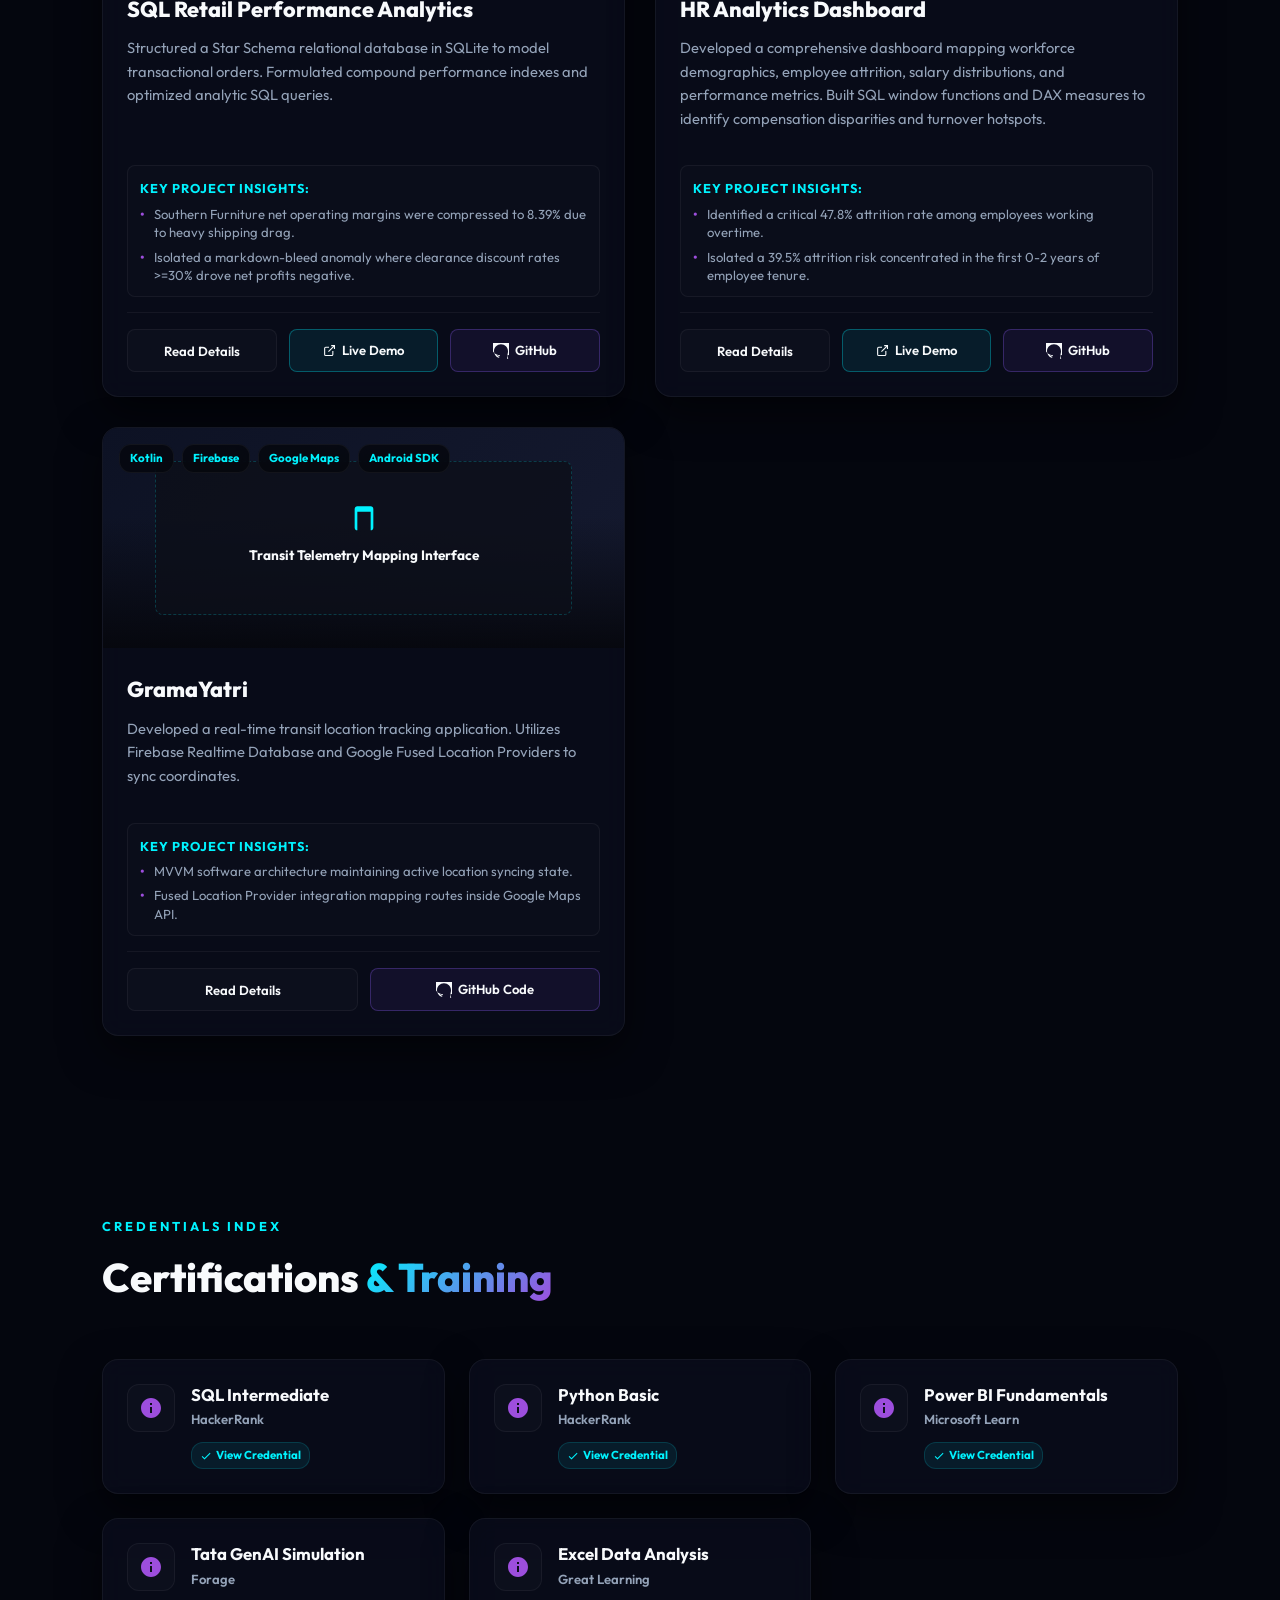
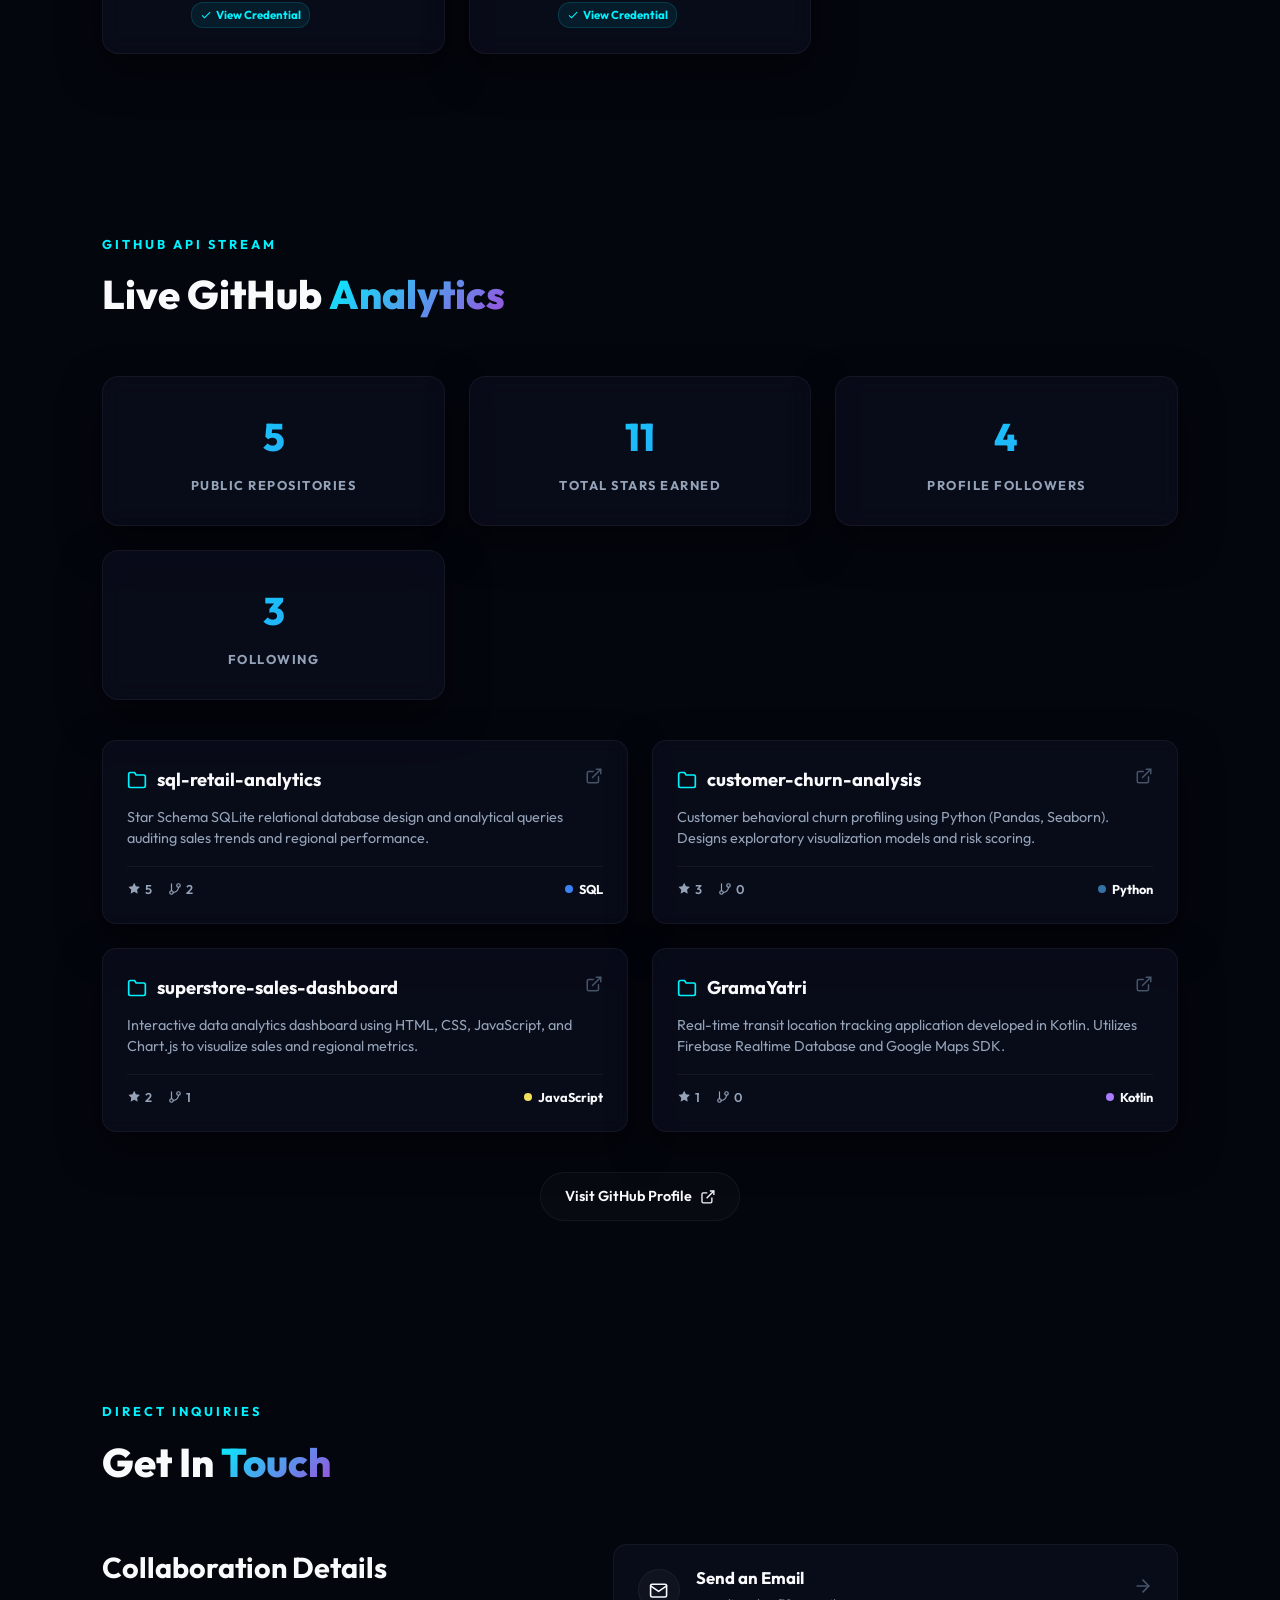
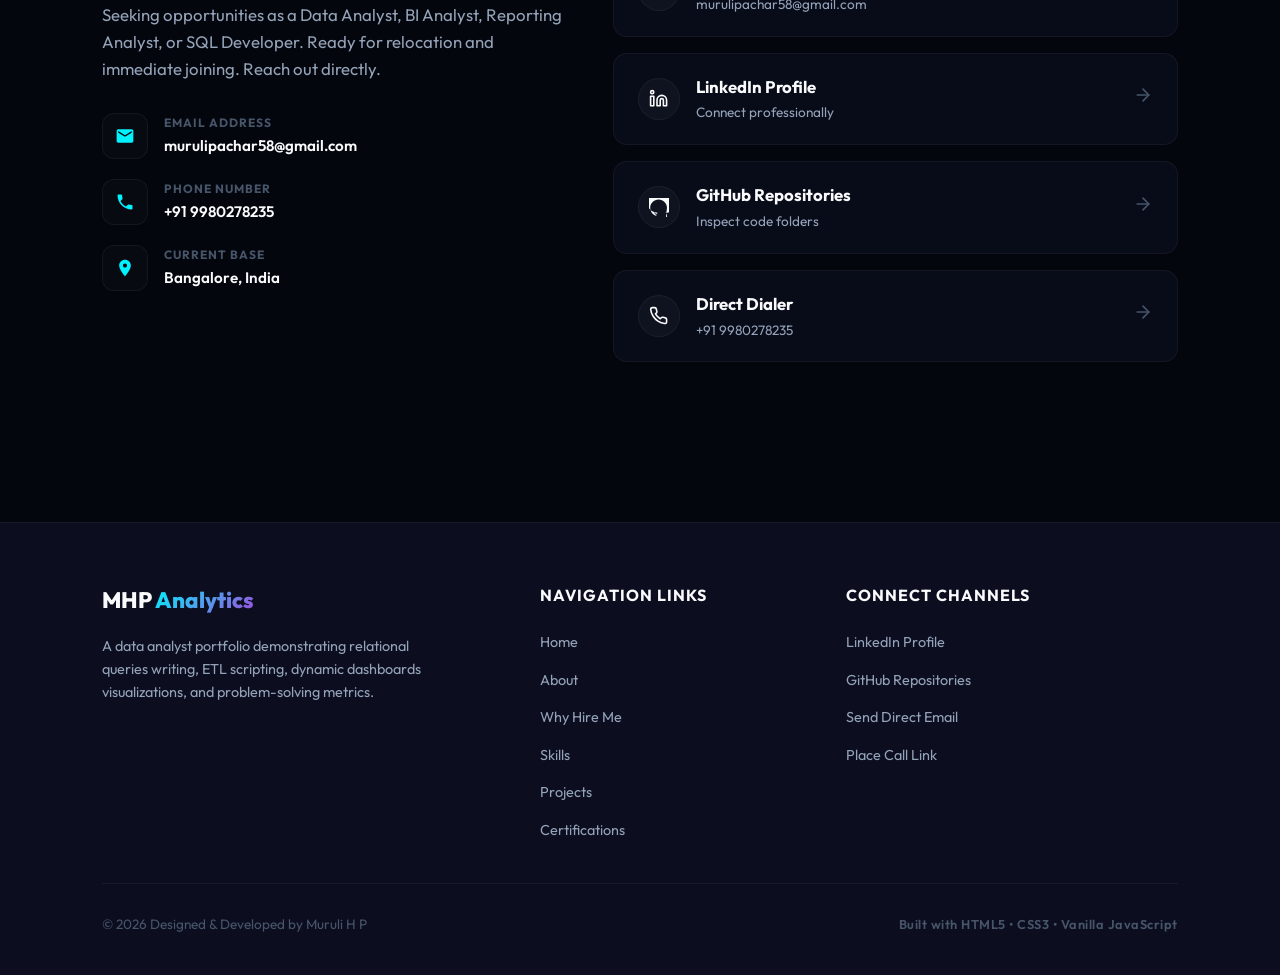
==== commit 53b3c66e: "style: replace profile image with the new JPEG profile photo and update index.html reference" ====
--- a/index.html
+++ b/index.html
@@ -187,7 +187,7 @@
           <div class="profile-card glass-card">
             <div class="profile-img-container">
               <!-- Actual profile picture with SVG vector avatar fallback -->
-              <img src="assets/profile.png" alt="Muruli H P Profile Picture" class="profile-img" onerror="this.style.display='none'; this.nextElementSibling.style.display='flex';" loading="lazy">
+              <img src="assets/profile.jpeg" alt="Muruli H P Profile Picture" class="profile-img" onerror="this.style.display='none'; this.nextElementSibling.style.display='flex';" loading="lazy">
               <div class="profile-placeholder" style="display: none;">
                 <svg viewBox="0 0 24 24" aria-hidden="true">
                   <path d="M12 12c2.21 0 4-1.79 4-4s-1.79-4-4-4-4 1.79-4 4 1.79 4 4 4zm0 2c-2.67 0-8 1.34-8 4v2h16v-2c0-2.66-5.33-4-8-4z"/>
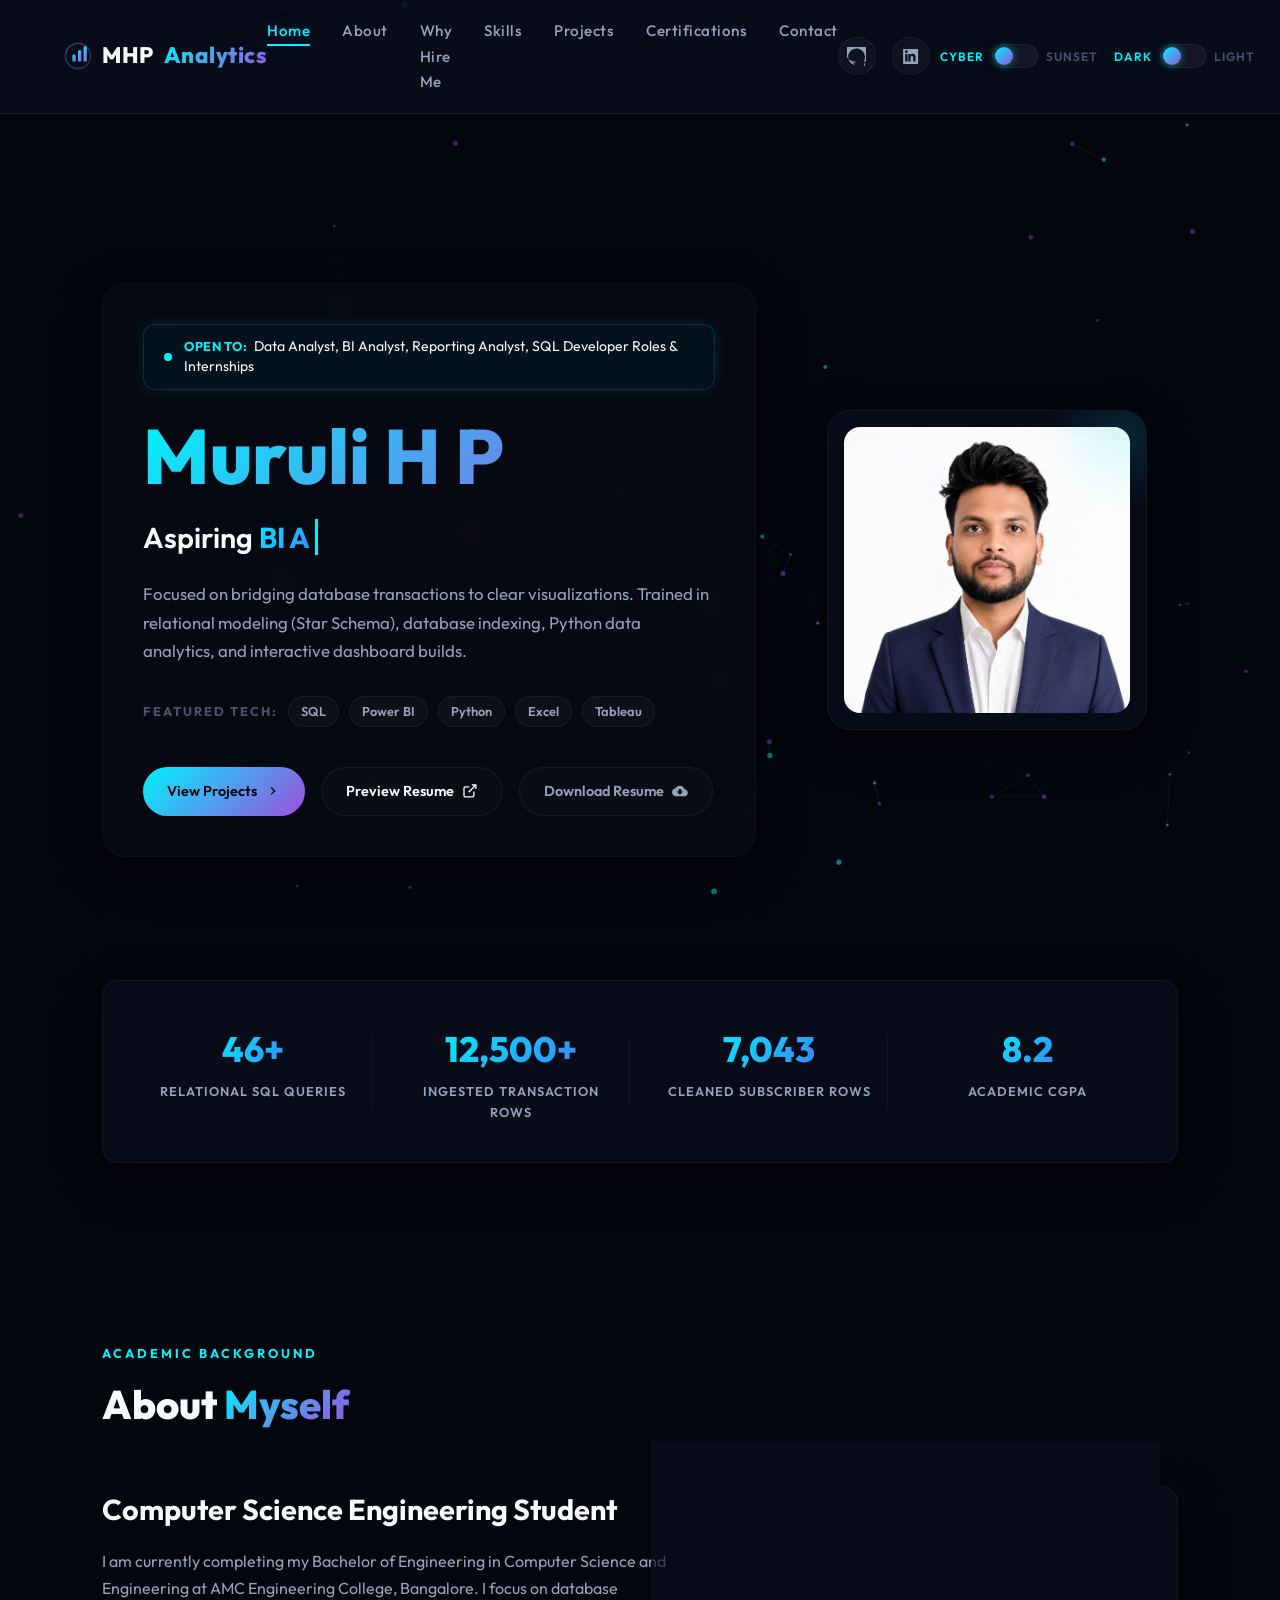
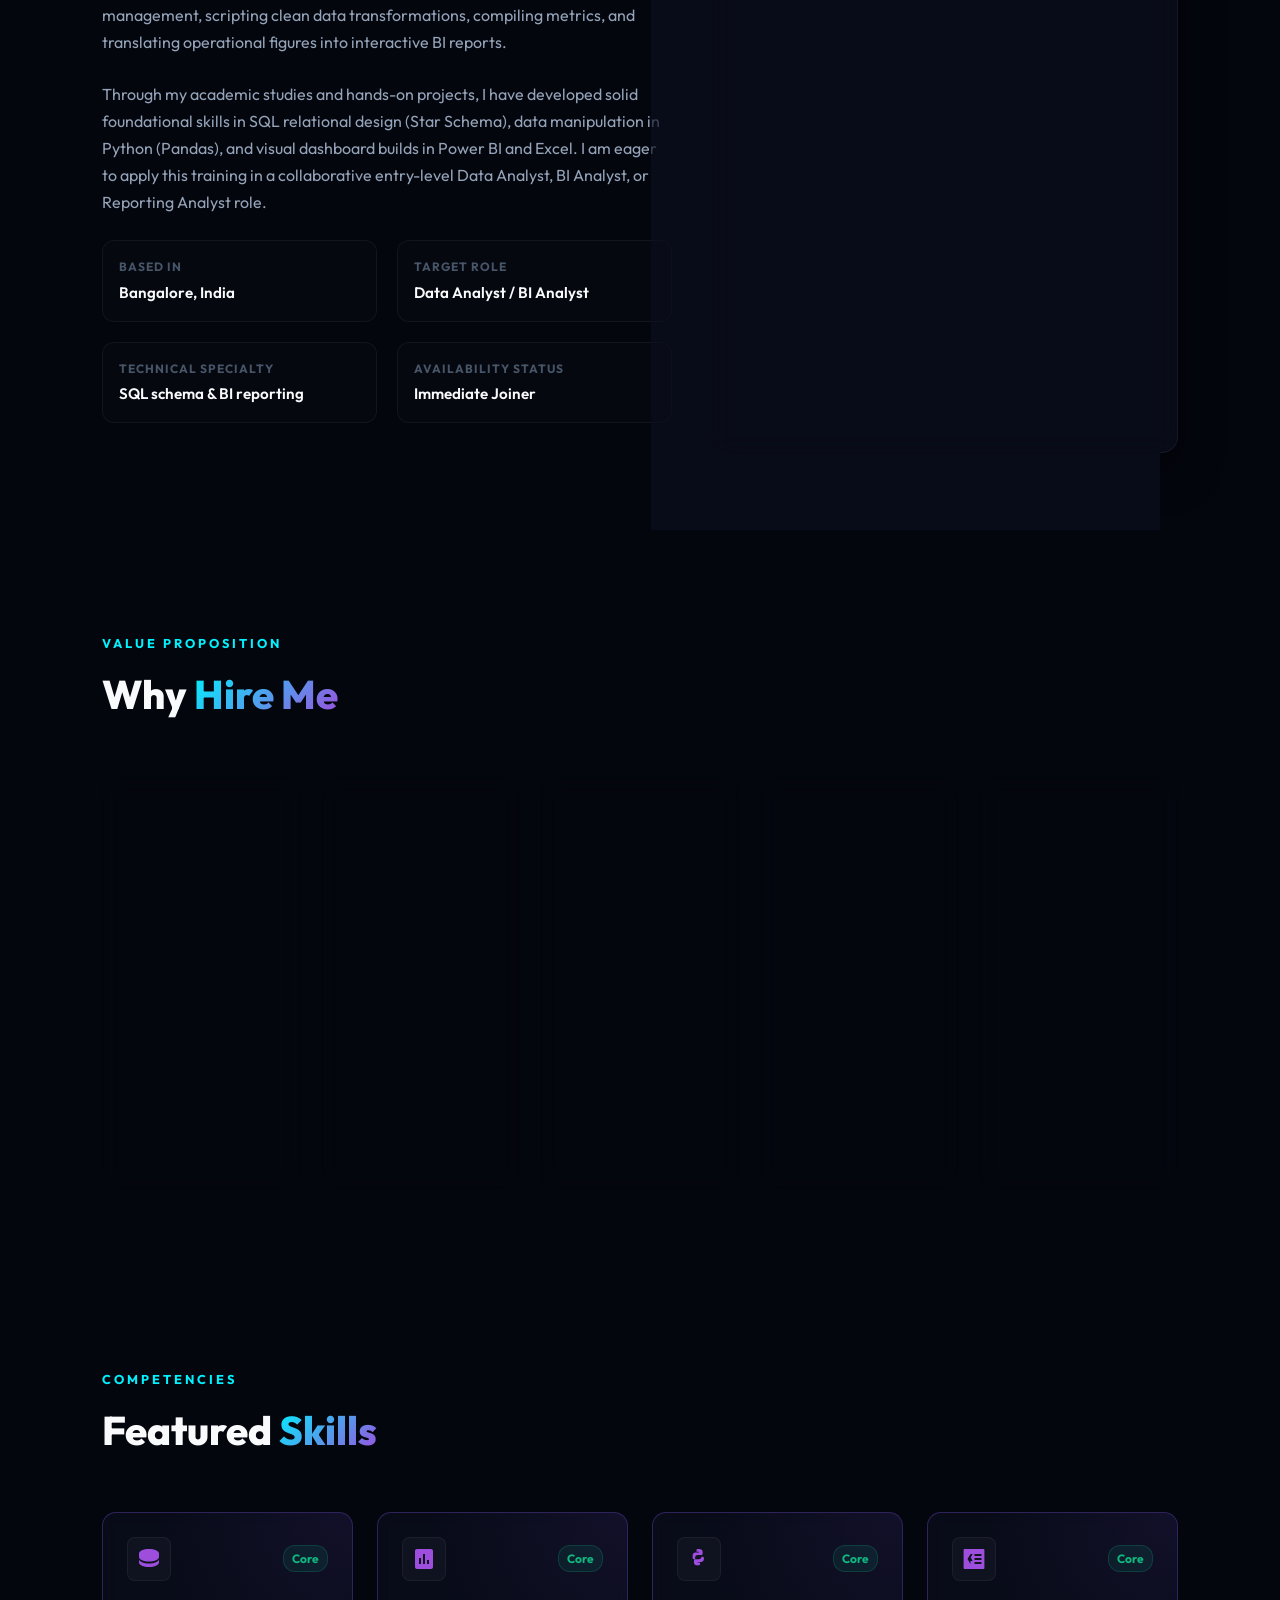
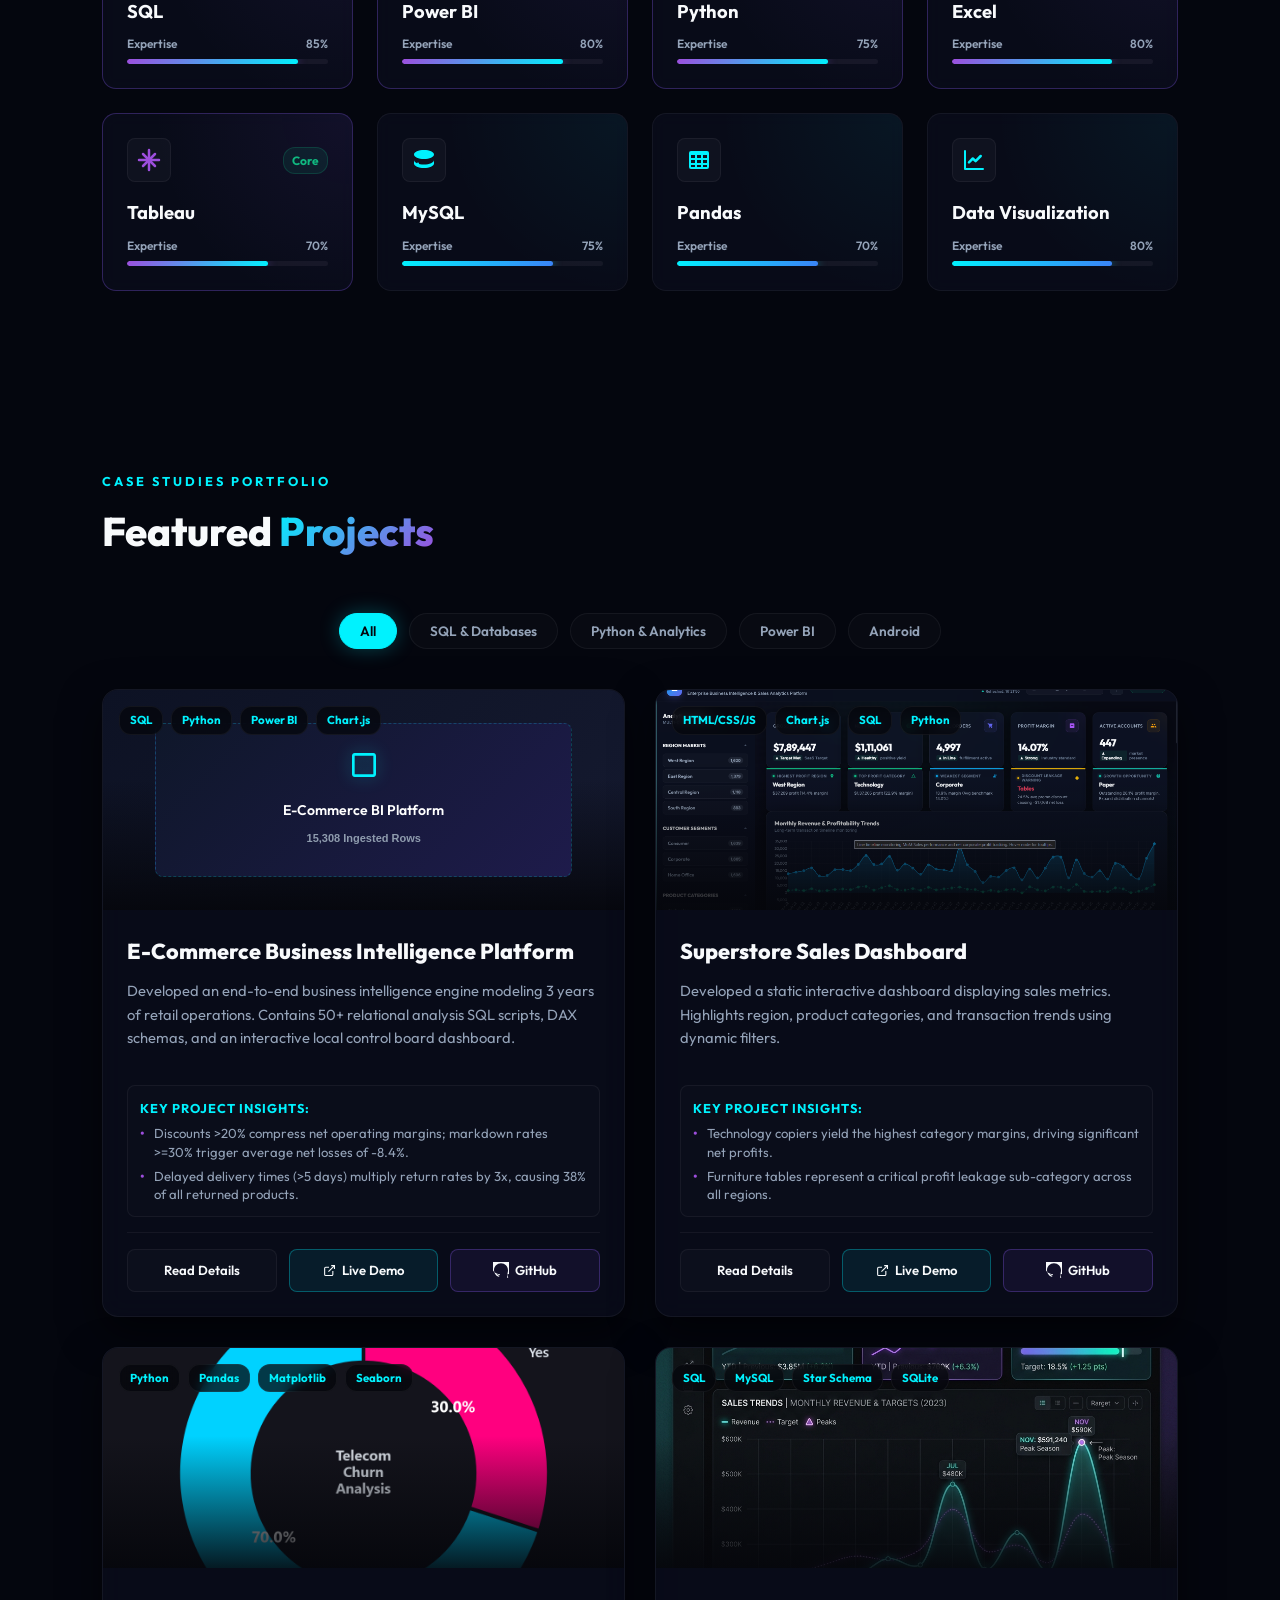
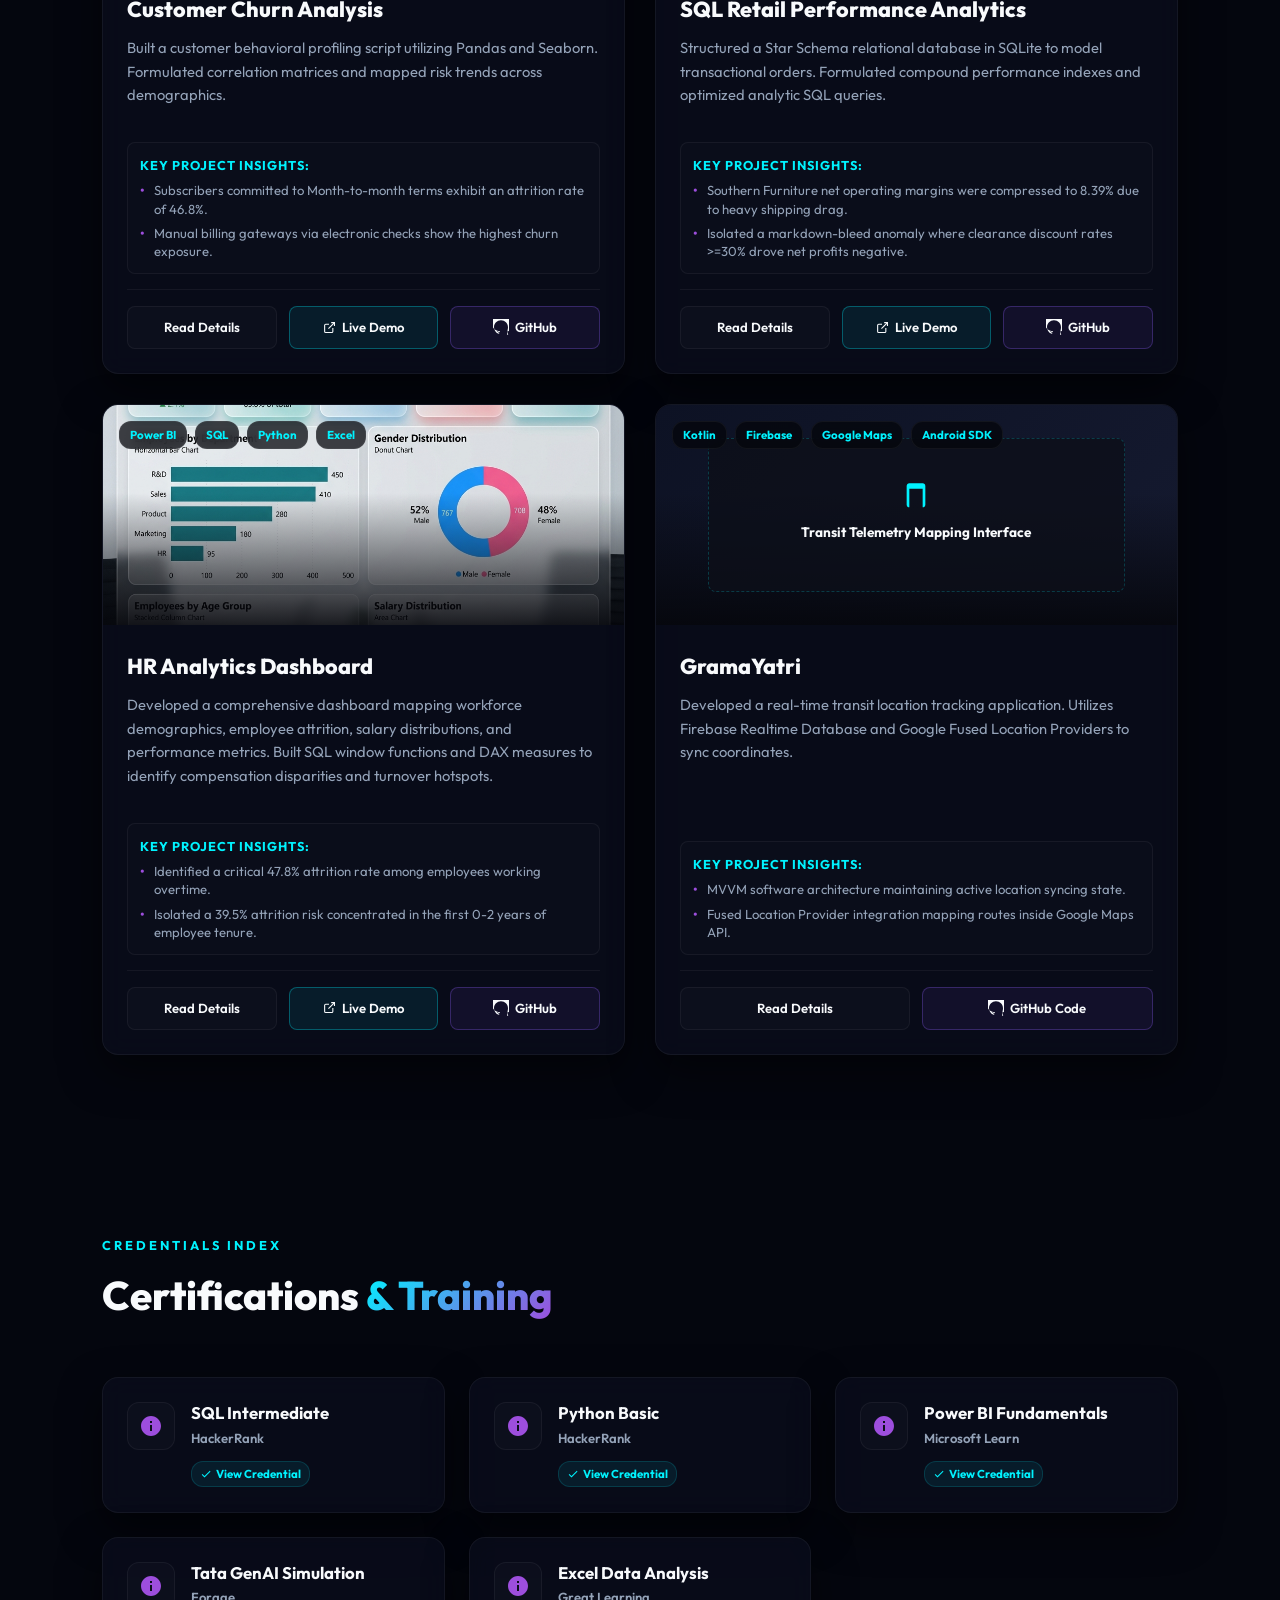
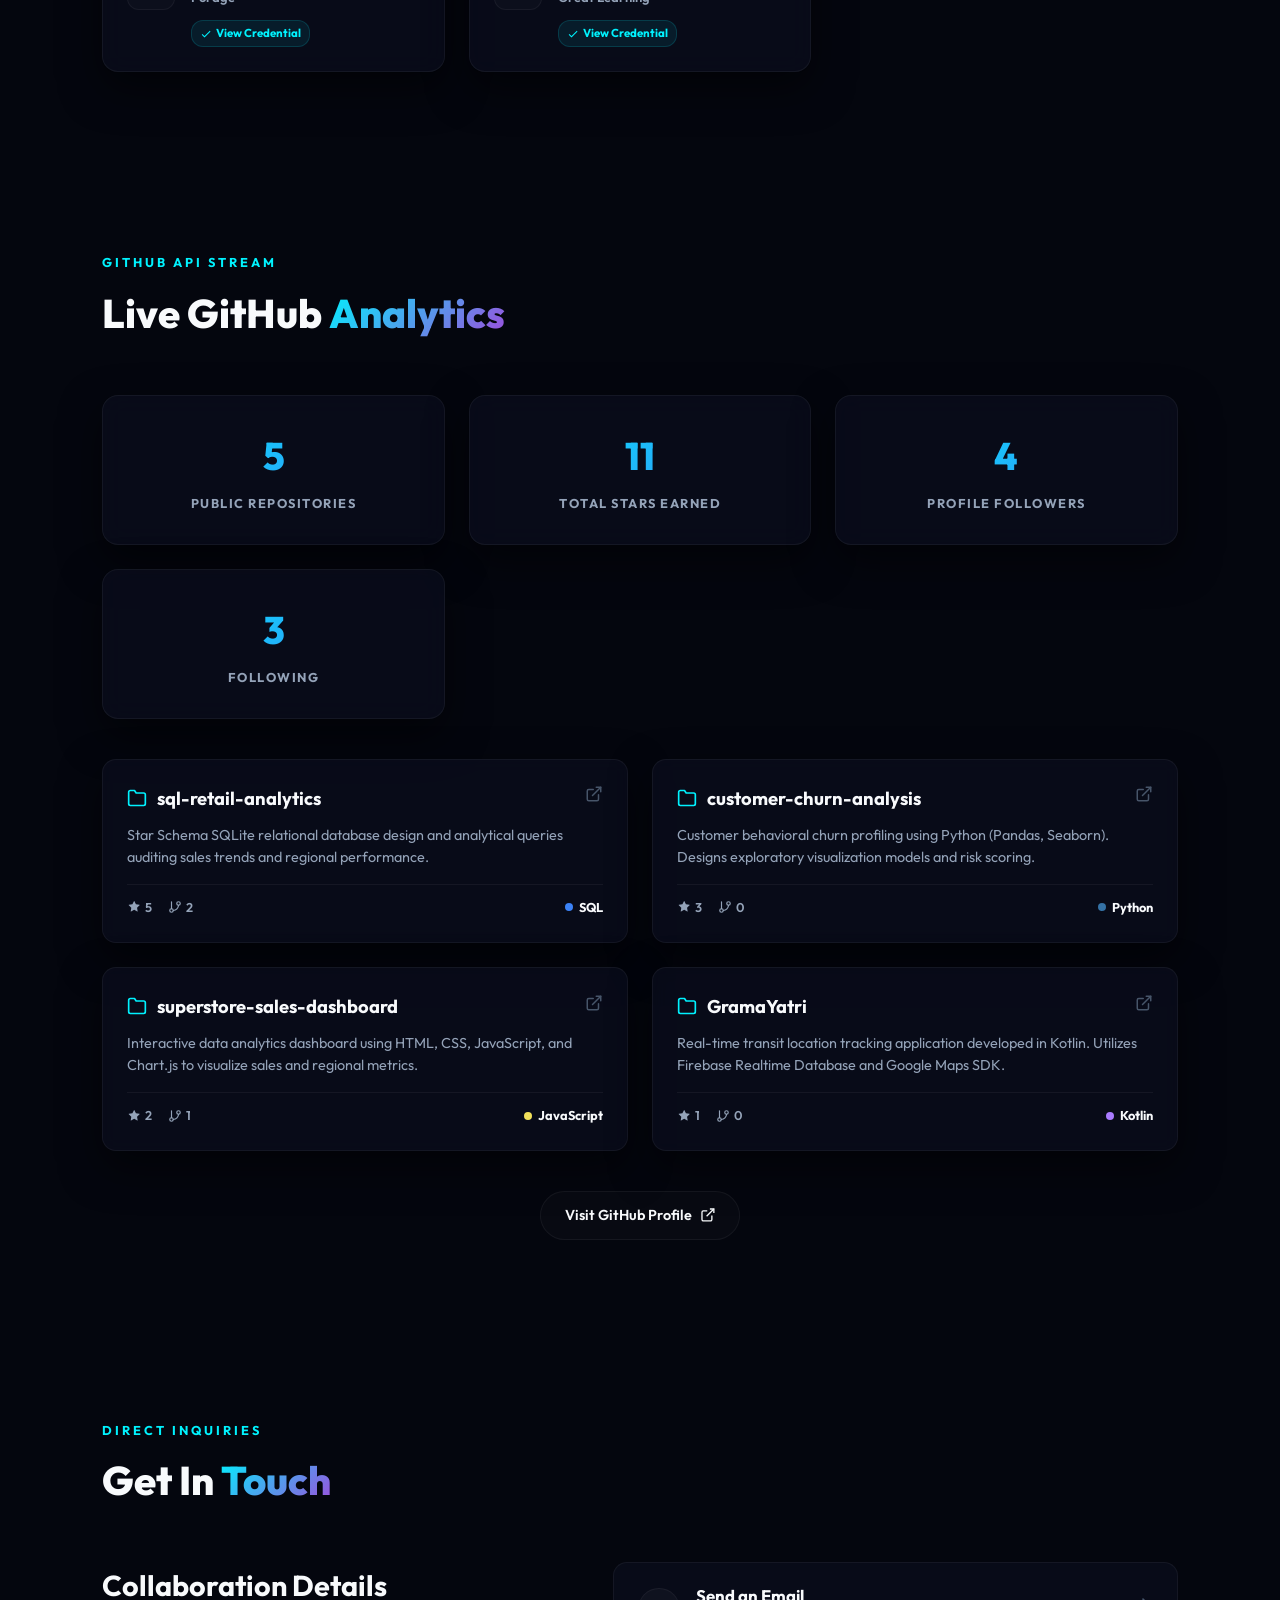
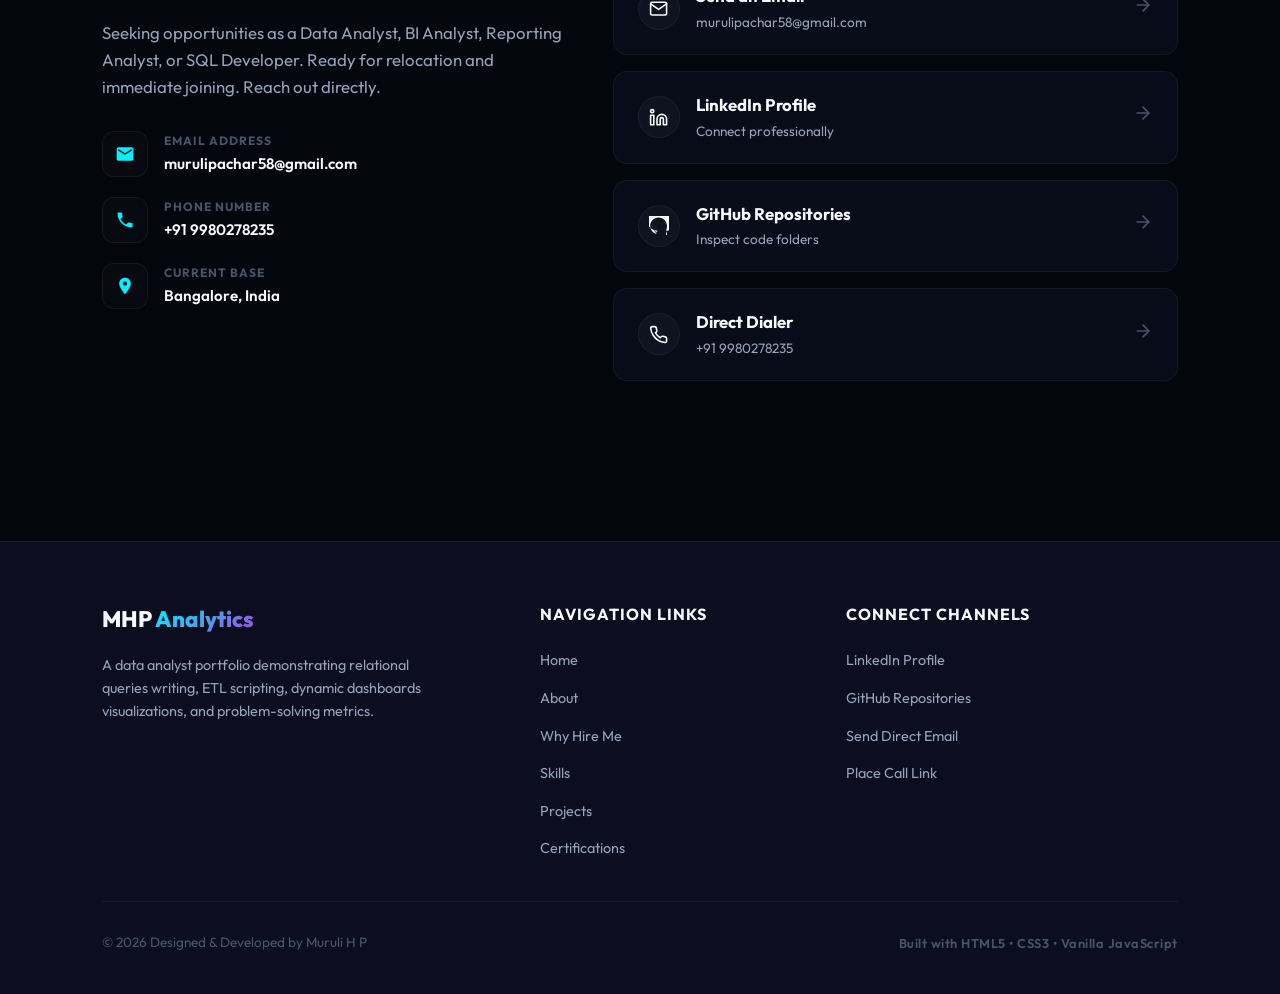
==== commit 94bb01e7: "feat: add E-Commerce Business Intelligence Platform as featured project #1" ====
--- a/index.html
+++ b/index.html
@@ -535,7 +535,50 @@
       </div>
       
       <div class="projects-grid">
-        <!-- Project 1: Superstore Sales Dashboard -->
+        <!-- Project 1: E-Commerce Business Intelligence Platform -->
+        <div class="project-card reveal" data-category="sql python powerbi" data-project-id="e-commerce-bi-platform">
+          <div class="project-tags">
+            <span class="project-tag">SQL</span>
+            <span class="project-tag">Python</span>
+            <span class="project-tag">Power BI</span>
+            <span class="project-tag">Chart.js</span>
+          </div>
+          <div class="project-visual">
+            <div class="project-placeholder-graphic" style="display: flex; background: linear-gradient(135deg, #0f172a 0%, #1e1b4b 100%);" role="img" aria-label="E-Commerce BI Dashboard representation">
+              <svg viewBox="0 0 24 24" class="project-placeholder-icon" style="color: #00F2FE; filter: drop-shadow(0 0 8px rgba(0, 242, 254, 0.4));"><path d="M19 3H5c-1.1 0-2 .9-2 2v14c0 1.1.9 2 2 2h14c1.1 0 2-.9 2-2V5c0-1.1-.9-2-2-2zm0 16H5V5h14v14z" fill="currentColor"/></svg>
+              <span style="font-family: 'Outfit', sans-serif; font-size: 14px; color: #FFF; font-weight: 600; margin-top: 10px;">E-Commerce BI Platform</span>
+              <span style="font-family: 'Plus Jakarta Sans', sans-serif; font-size: 11px; color: #8F9CAE; margin-top: 4px;">15,308 Ingested Rows</span>
+            </div>
+          </div>
+          <div class="project-body">
+            <h3 class="project-name">E-Commerce Business Intelligence Platform</h3>
+            <p class="project-desc">
+              Developed an end-to-end business intelligence engine modeling 3 years of retail operations. Contains 50+ relational analysis SQL scripts, DAX schemas, and an interactive local control board dashboard.
+            </p>
+            <div class="project-insights-preview">
+              <h4>Key Project Insights:</h4>
+              <ul>
+                <li>Discounts >20% compress net operating margins; markdown rates >=30% trigger average net losses of -8.4%.</li>
+                <li>Delayed delivery times (>5 days) multiply return rates by 3x, causing 38% of all returned products.</li>
+              </ul>
+            </div>
+            <div class="project-actions">
+              <button class="project-btn project-btn-details">
+                Read Details
+              </button>
+              <a href="./e-commerce-bi-platform/dashboard/index.html" target="_blank" rel="noopener noreferrer" class="project-btn project-btn-demo" style="background:rgba(0, 240, 255, 0.08); border-color:rgba(0, 240, 255, 0.3); color:var(--text-primary); transition:var(--transition-fast);">
+                <svg stroke="currentColor" fill="none" stroke-width="2" viewBox="0 0 24 24" height="1em" width="1em" xmlns="http://www.w3.org/2000/svg"><path d="M18 13v6a2 2 0 0 1-2 2H5a2 2 0 0 1-2-2V8a2 2 0 0 1 2-2h6"></path><polyline points="15 3 21 3 21 9"></polyline><line x1="10" y1="14" x2="21" y2="3"></line></svg>
+                Live Demo
+              </a>
+              <a href="https://github.com/murulipachar/e-commerce-bi-platform" target="_blank" rel="noopener noreferrer" class="project-btn project-btn-code">
+                <svg stroke="currentColor" fill="currentColor" stroke-width="0" viewBox="0 0 1024 1024" height="1em" width="1em" aria-hidden="true"><path d="M511.6 76.3C264.3 76.2 64 276.4 64 523.5 64 721 192 888.4 369.6 947.4c22.4 4.1 30.6-9.7 30.6-21.6 0-10.7-.4-39-32.3-39-30-.3-40.4-32.6-40.4-32.6-18.7-47.5-45.7-60.2-45.7-60.2-31.1-21.2 2.3-20.8 2.3-20.8 34.4 2.4 52.5 35.3 52.5 35.3 30.5 52.4 80.1 37.3 99.6 28.5 3.1-22.1 11.9-37.3 21.7-45.9-262.4-29.8-538.2-131.2-538.2-583.9 0-129 46-234.5 121.4-317.2-12.2-29.9-52.6-150.1 11.5-312.9 0 0 99.2-31.7 325 121.1 94.2-26.2 195.3-39.2 295.9-39.7 100.6.5 201.7 13.5 296.1 39.7 225.4-152.9 324.2-121.1 324.2-121.1 64.3 162.8 23.9 283 11.7 312.9 75.7 82.7 121.2 188.2 121.2 317.2 0 453.9-276.3 553.8-539.6 582.9 42.4 36.6 80.3 108.7 80.3 219.2 0 158.3-1.4 285.9-1.4 324.8 0 12 8.1 26 30.8 21.5C832.1 888.1 960 720.8 960 523.5 960 276.4 759.5 76.3 511.6 76.3z"></path></svg>
+                GitHub
+              </a>
+            </div>
+          </div>
+        </div>
+
+        <!-- Project 2: Superstore Sales Dashboard -->
         <div class="project-card reveal" data-category="powerbi" data-project-id="superstore-sales-dashboard">
           <div class="project-tags">
             <span class="project-tag">HTML/CSS/JS</span>
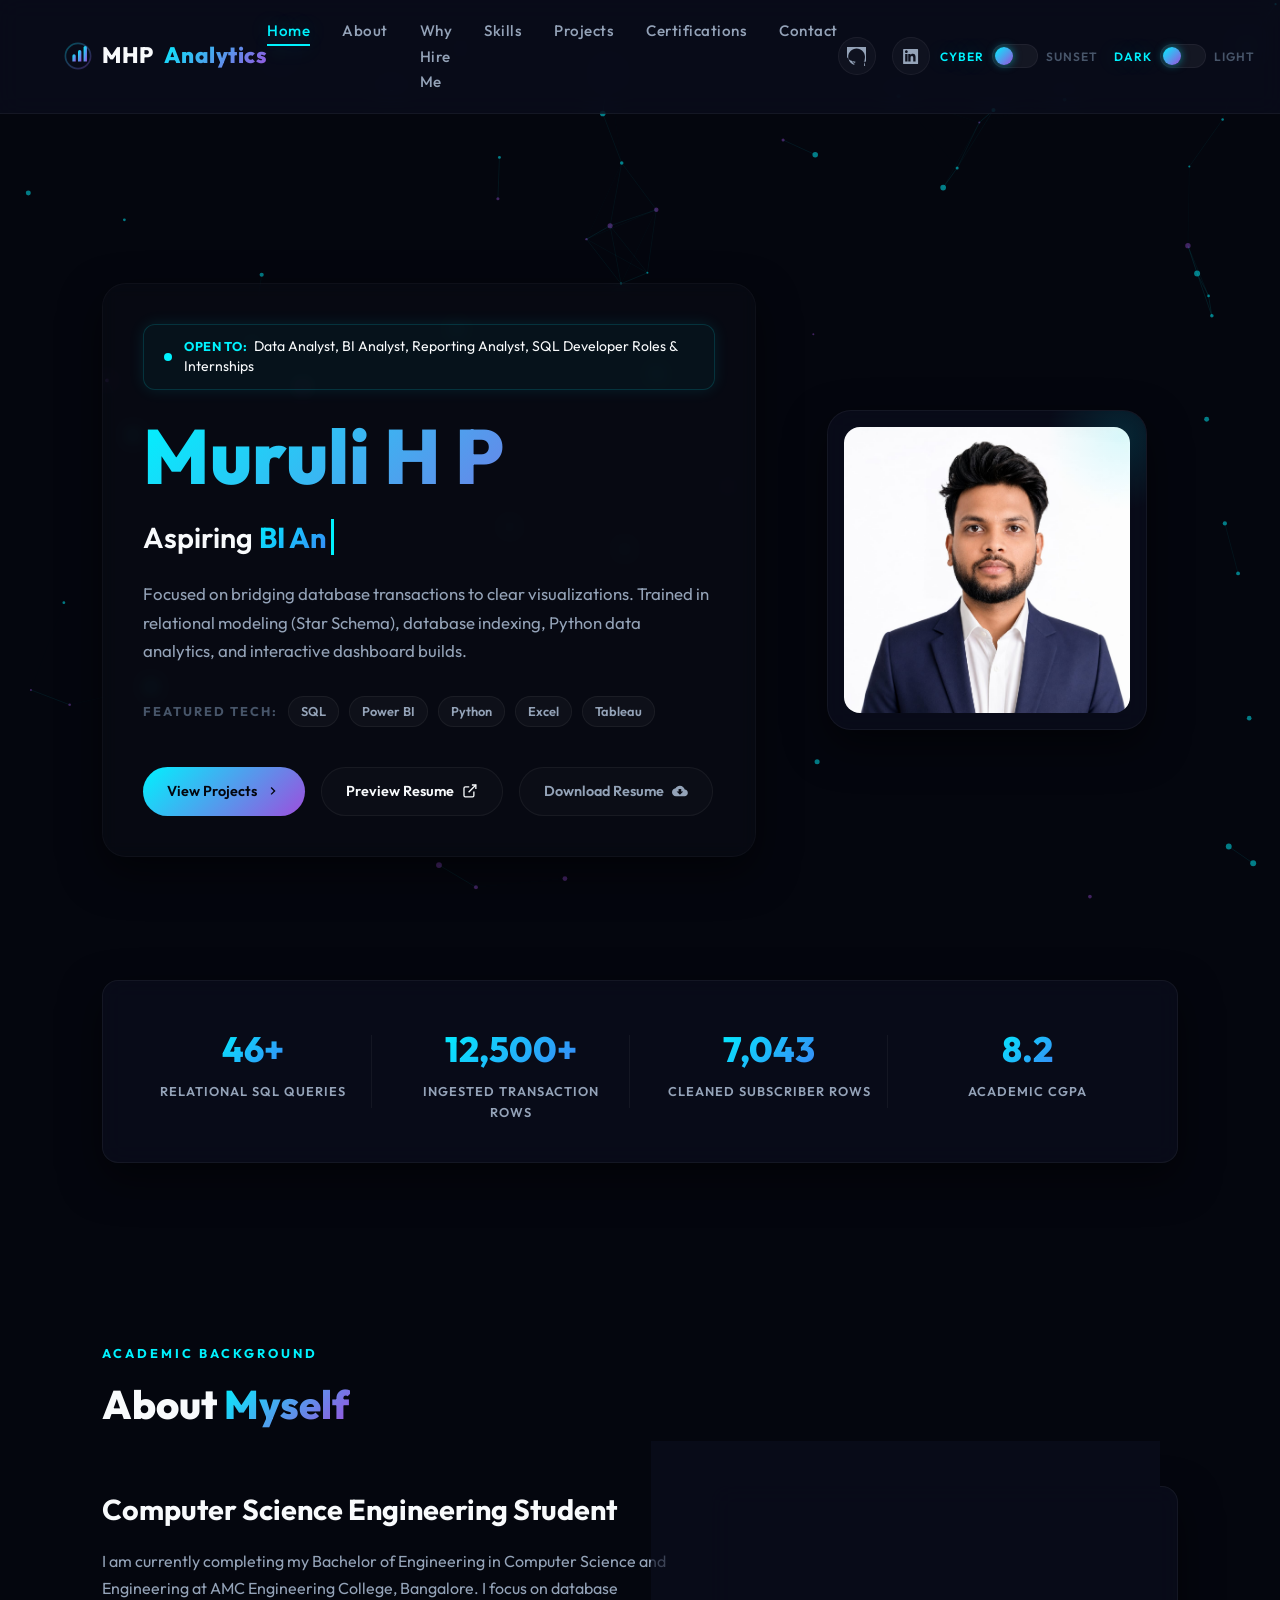
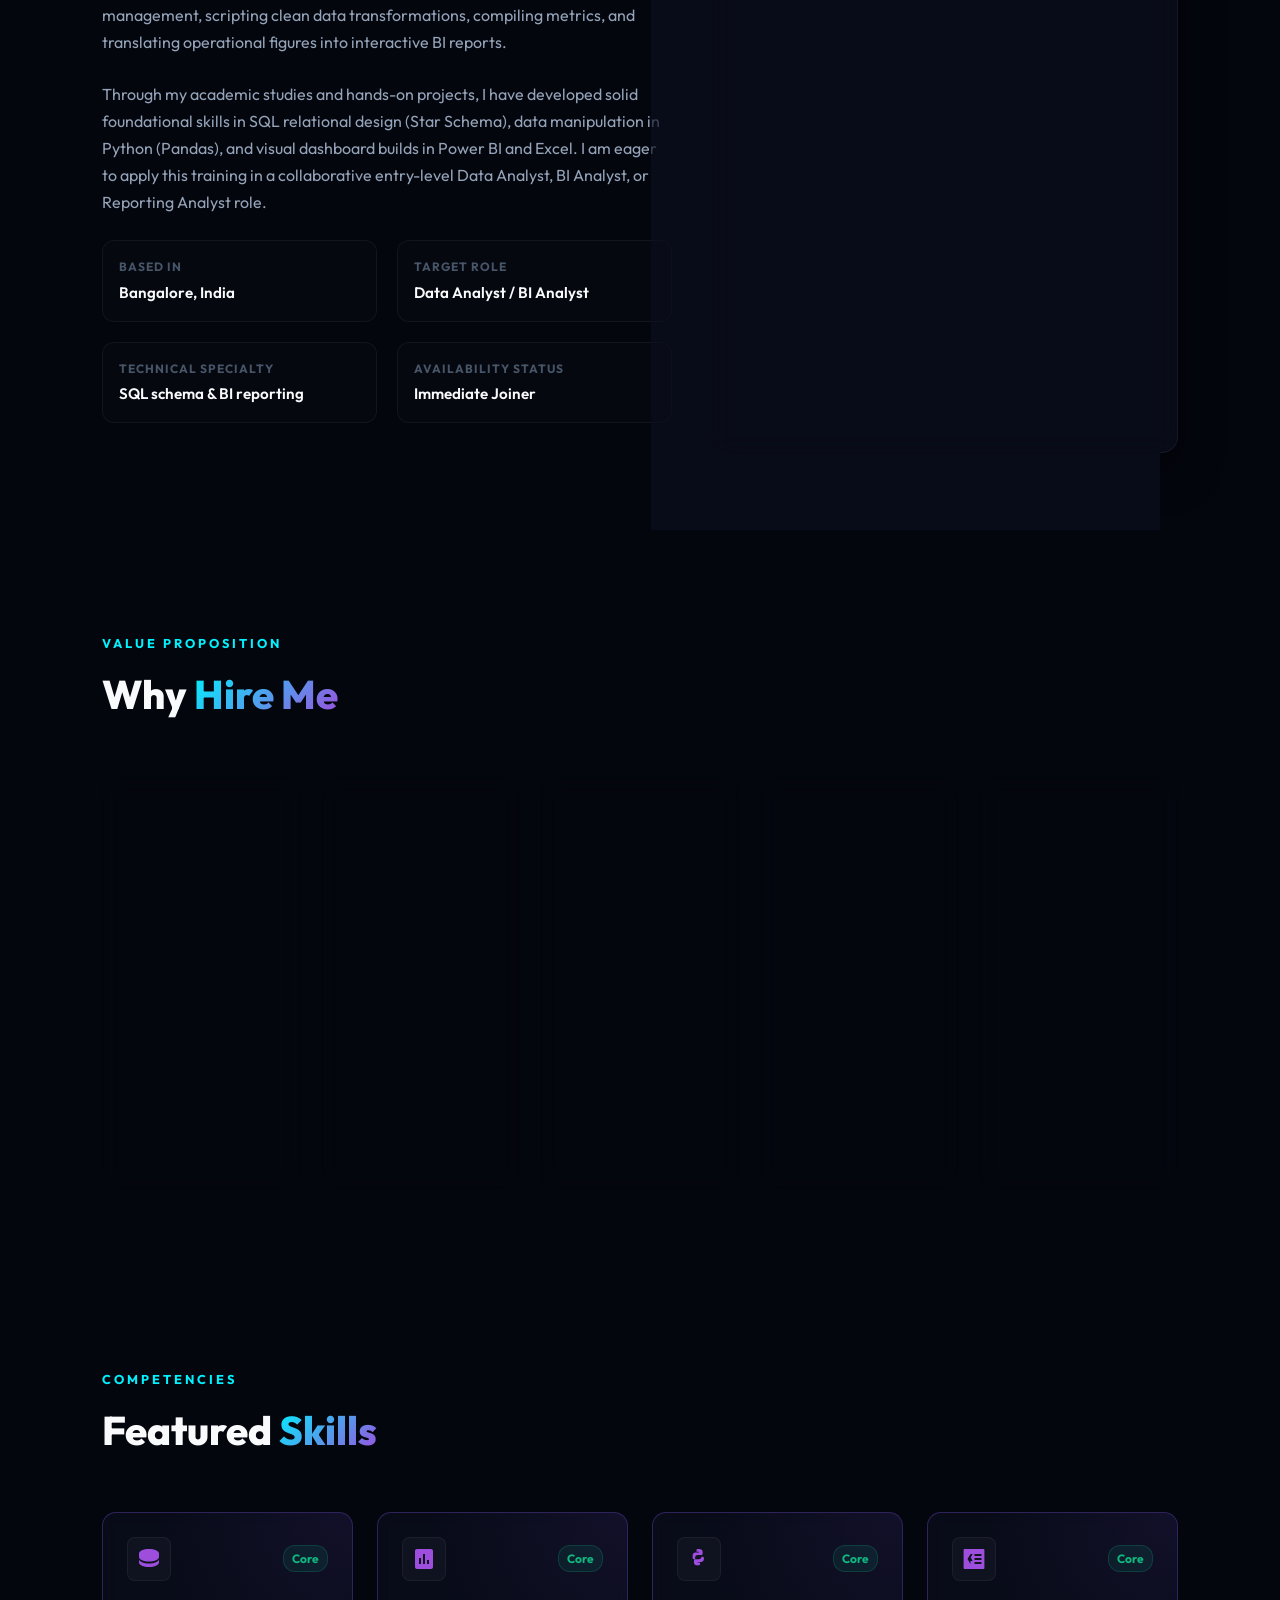
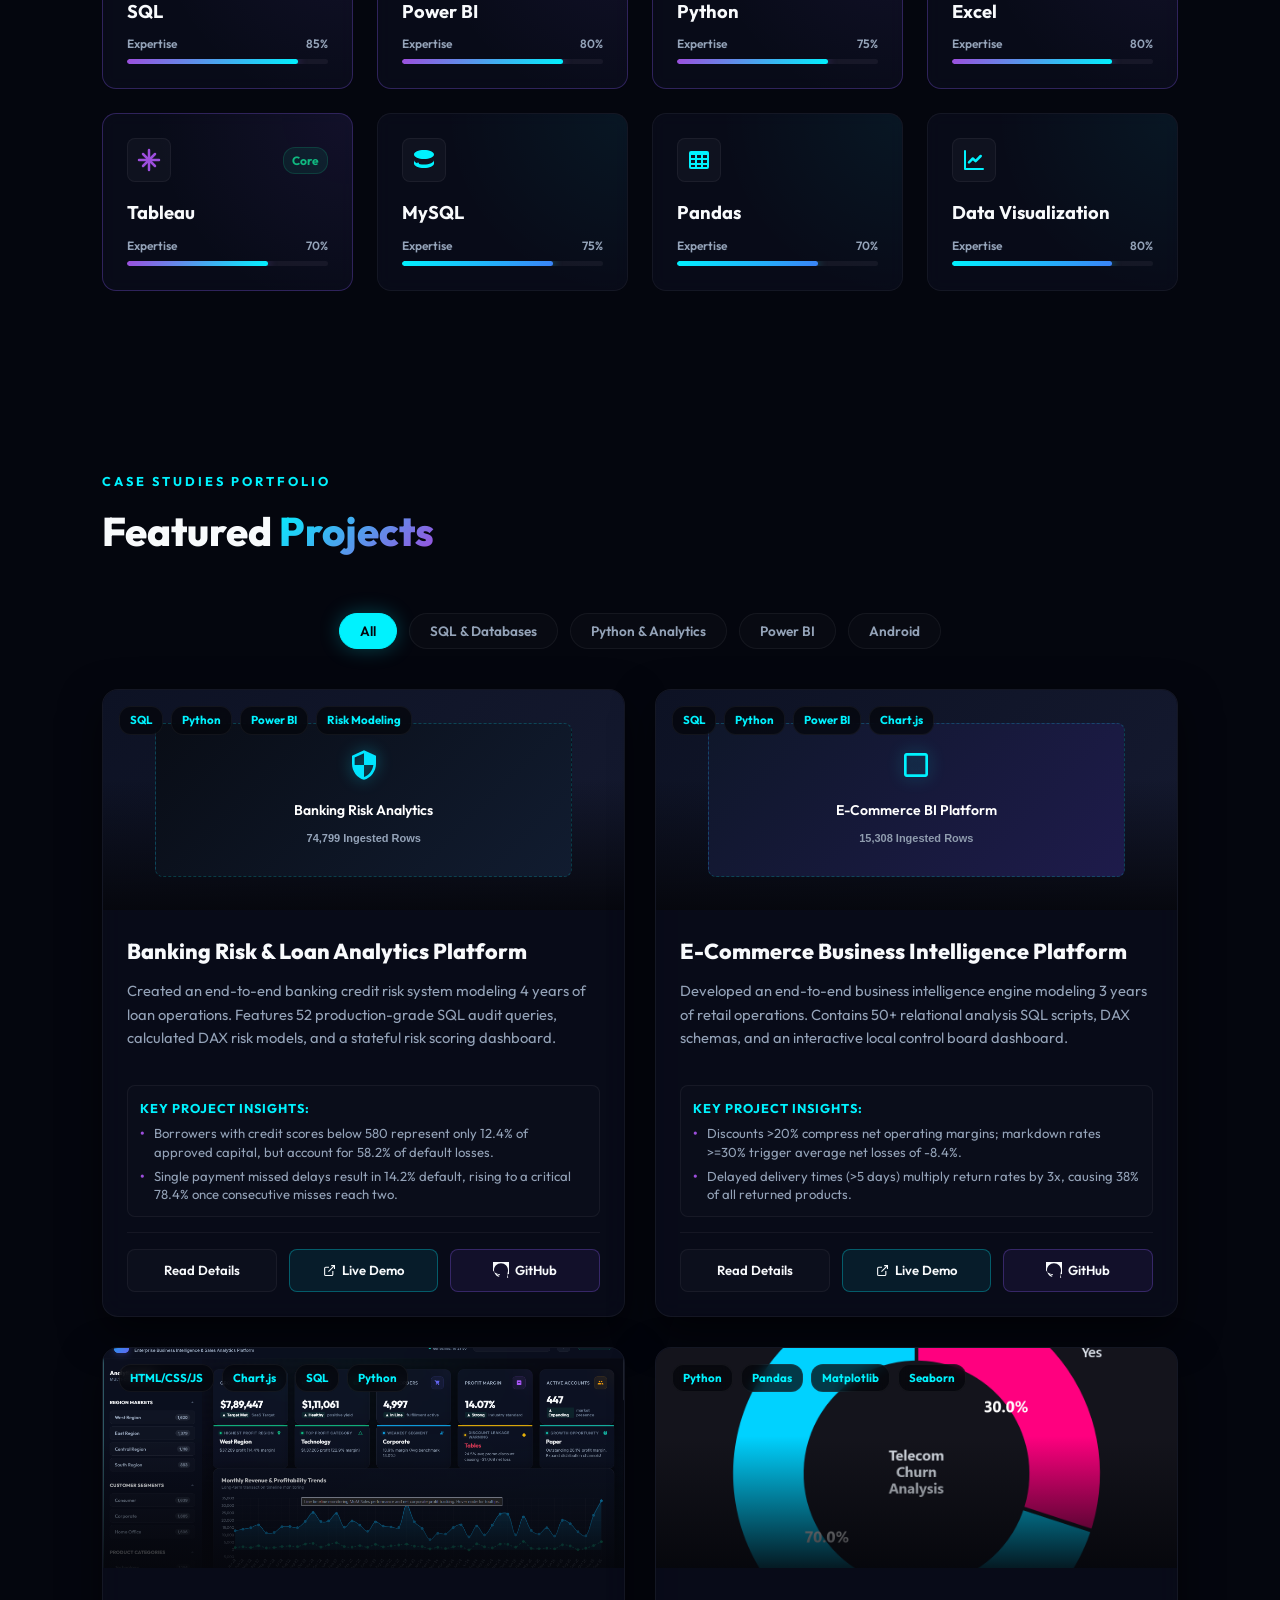
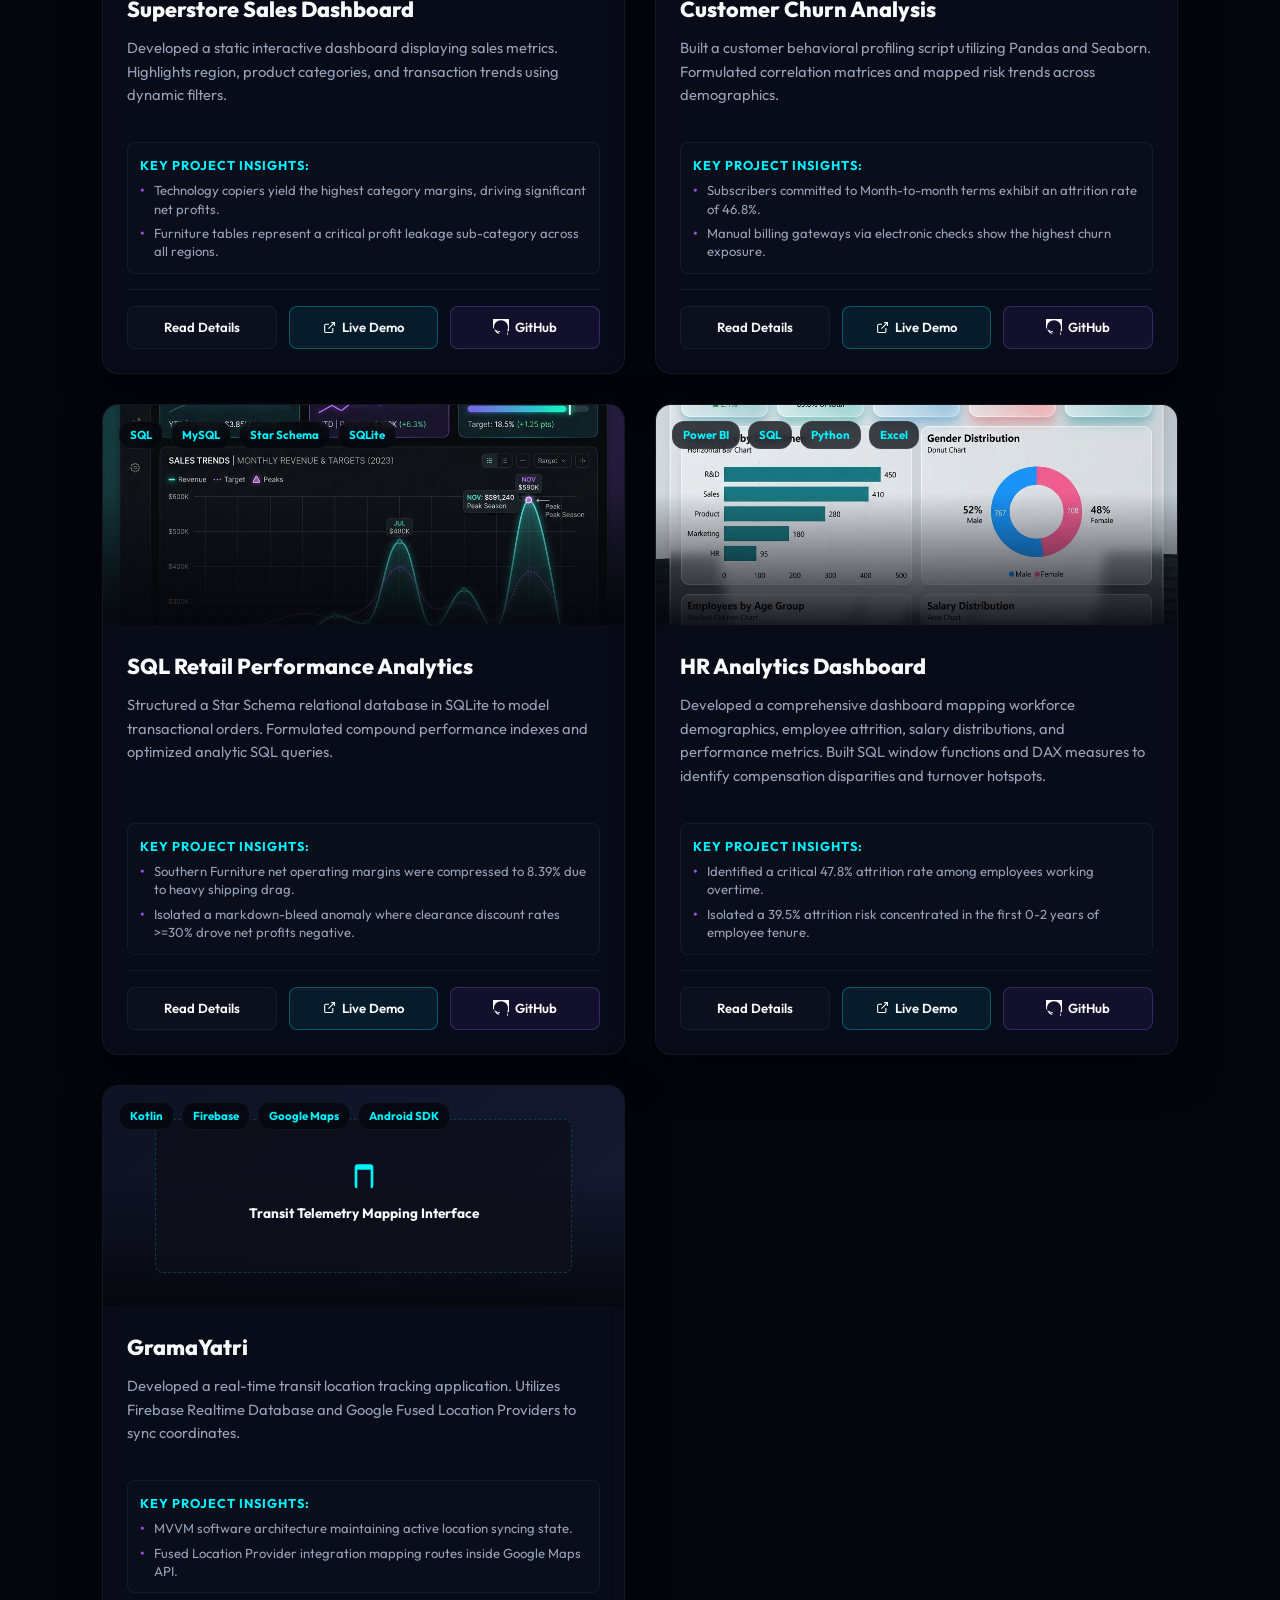
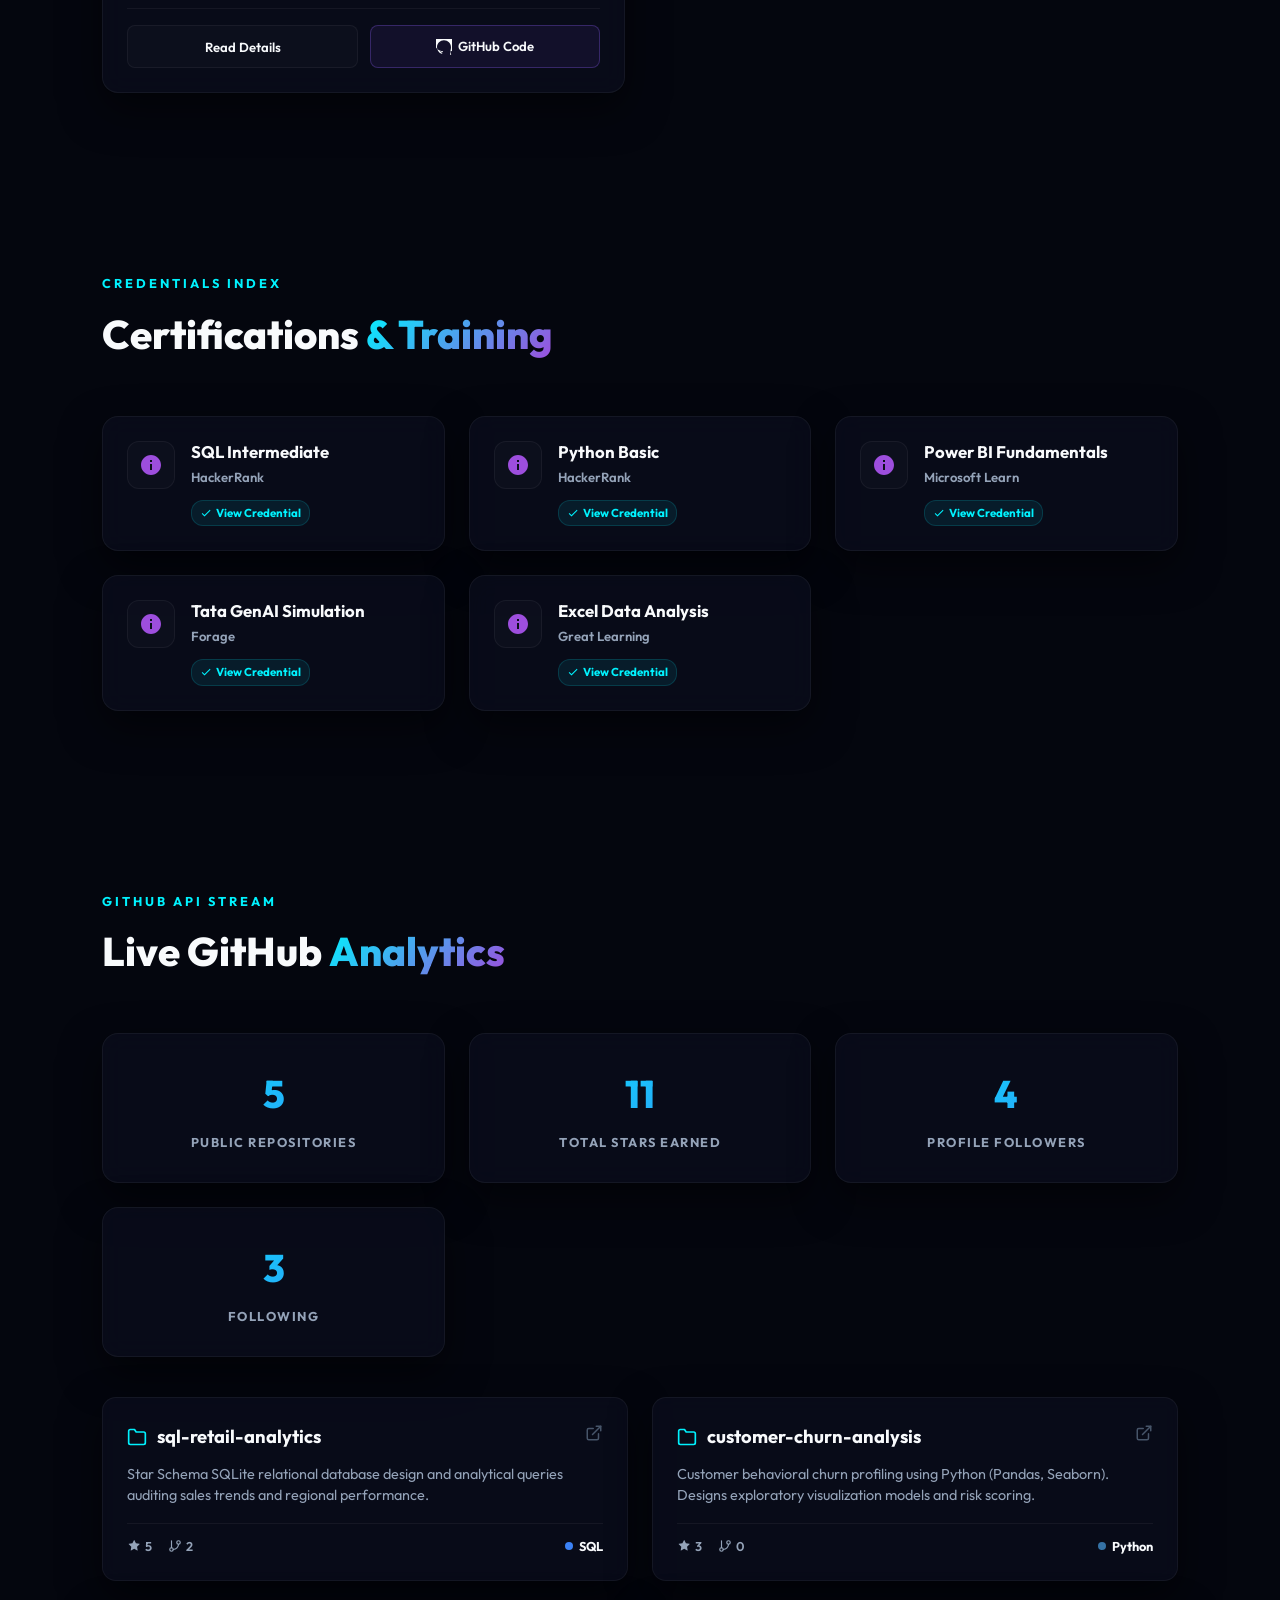
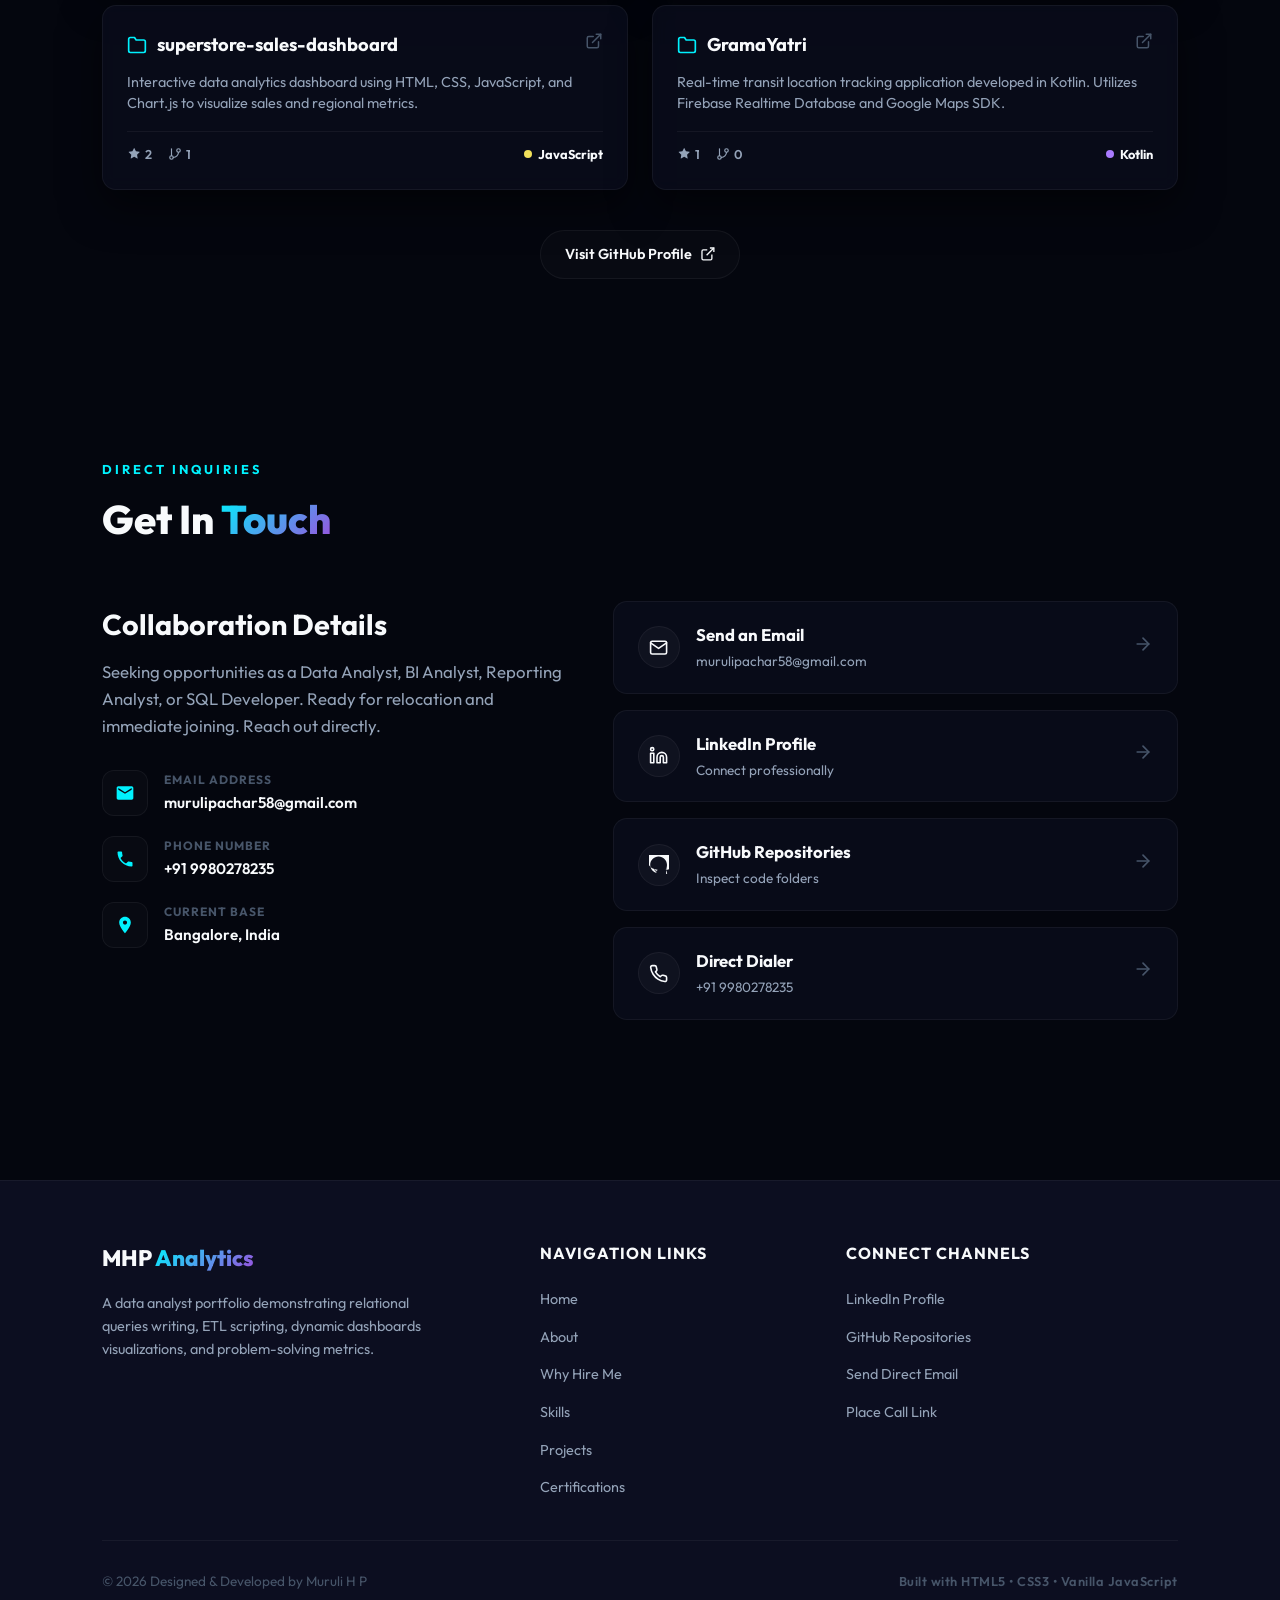
==== commit 148067aa: "feat: add Banking Risk & Loan Analytics Platform as featured project #1" ====
--- a/index.html
+++ b/index.html
@@ -535,7 +535,50 @@
       </div>
       
       <div class="projects-grid">
-        <!-- Project 1: E-Commerce Business Intelligence Platform -->
+        <!-- Project 1: Banking Risk & Loan Analytics Platform -->
+        <div class="project-card reveal" data-category="sql python powerbi" data-project-id="banking-risk-loan-analytics">
+          <div class="project-tags">
+            <span class="project-tag">SQL</span>
+            <span class="project-tag">Python</span>
+            <span class="project-tag">Power BI</span>
+            <span class="project-tag">Risk Modeling</span>
+          </div>
+          <div class="project-visual">
+            <div class="project-placeholder-graphic" style="display: flex; background: linear-gradient(135deg, #090d16 0%, #111c30 100%);" role="img" aria-label="Banking Risk Dashboard representation">
+              <svg viewBox="0 0 24 24" class="project-placeholder-icon" style="color: #00E5FF; filter: drop-shadow(0 0 8px rgba(0, 229, 255, 0.4));"><path d="M12 1L3 5v6c0 5.55 3.84 10.74 9 12 5.16-1.26 9-6.45 9-12V5l-9-4zm0 10.99h7c-.53 4.12-3.28 7.79-7 8.94V12H5V6.3l7-3.11v8.8z" fill="currentColor"/></svg>
+              <span style="font-family: 'Outfit', sans-serif; font-size: 14px; color: #FFF; font-weight: 600; margin-top: 10px;">Banking Risk Analytics</span>
+              <span style="font-family: 'Plus Jakarta Sans', sans-serif; font-size: 11px; color: #94A3B8; margin-top: 4px;">74,799 Ingested Rows</span>
+            </div>
+          </div>
+          <div class="project-body">
+            <h3 class="project-name">Banking Risk & Loan Analytics Platform</h3>
+            <p class="project-desc">
+              Created an end-to-end banking credit risk system modeling 4 years of loan operations. Features 52 production-grade SQL audit queries, calculated DAX risk models, and a stateful risk scoring dashboard.
+            </p>
+            <div class="project-insights-preview">
+              <h4>Key Project Insights:</h4>
+              <ul>
+                <li>Borrowers with credit scores below 580 represent only 12.4% of approved capital, but account for 58.2% of default losses.</li>
+                <li>Single payment missed delays result in 14.2% default, rising to a critical 78.4% once consecutive misses reach two.</li>
+              </ul>
+            </div>
+            <div class="project-actions">
+              <button class="project-btn project-btn-details">
+                Read Details
+              </button>
+              <a href="./banking-risk-loan-analytics/dashboard/index.html" target="_blank" rel="noopener noreferrer" class="project-btn project-btn-demo" style="background:rgba(0, 240, 255, 0.08); border-color:rgba(0, 240, 255, 0.3); color:var(--text-primary); transition:var(--transition-fast);">
+                <svg stroke="currentColor" fill="none" stroke-width="2" viewBox="0 0 24 24" height="1em" width="1em" xmlns="http://www.w3.org/2000/svg"><path d="M18 13v6a2 2 0 0 1-2 2H5a2 2 0 0 1-2-2V8a2 2 0 0 1 2-2h6"></path><polyline points="15 3 21 3 21 9"></polyline><line x1="10" y1="14" x2="21" y2="3"></line></svg>
+                Live Demo
+              </a>
+              <a href="https://github.com/murulipachar/Banking-Risk-Loan-Analytics" target="_blank" rel="noopener noreferrer" class="project-btn project-btn-code">
+                <svg stroke="currentColor" fill="currentColor" stroke-width="0" viewBox="0 0 1024 1024" height="1em" width="1em" aria-hidden="true"><path d="M511.6 76.3C264.3 76.2 64 276.4 64 523.5 64 721 192 888.4 369.6 947.4c22.4 4.1 30.6-9.7 30.6-21.6 0-10.7-.4-39-32.3-39-30-.3-40.4-32.6-40.4-32.6-18.7-47.5-45.7-60.2-45.7-60.2-31.1-21.2 2.3-20.8 2.3-20.8 34.4 2.4 52.5 35.3 52.5 35.3 30.5 52.4 80.1 37.3 99.6 28.5 3.1-22.1 11.9-37.3 21.7-45.9-262.4-29.8-538.2-131.2-538.2-583.9 0-129 46-234.5 121.4-317.2-12.2-29.9-52.6-150.1 11.5-312.9 0 0 99.2-31.7 325 121.1 94.2-26.2 195.3-39.2 295.9-39.7 100.6.5 201.7 13.5 296.1 39.7 225.4-152.9 324.2-121.1 324.2-121.1 64.3 162.8 23.9 283 11.7 312.9 75.7 82.7 121.2 188.2 121.2 317.2 0 453.9-276.3 553.8-539.6 582.9 42.4 36.6 80.3 108.7 80.3 219.2 0 158.3-1.4 285.9-1.4 324.8 0 12 8.1 26 30.8 21.5C832.1 888.1 960 720.8 960 523.5 960 276.4 759.5 76.3 511.6 76.3z"></path></svg>
+                GitHub
+              </a>
+            </div>
+          </div>
+        </div>
+
+        <!-- Project 2: E-Commerce Business Intelligence Platform -->
         <div class="project-card reveal" data-category="sql python powerbi" data-project-id="e-commerce-bi-platform">
           <div class="project-tags">
             <span class="project-tag">SQL</span>
